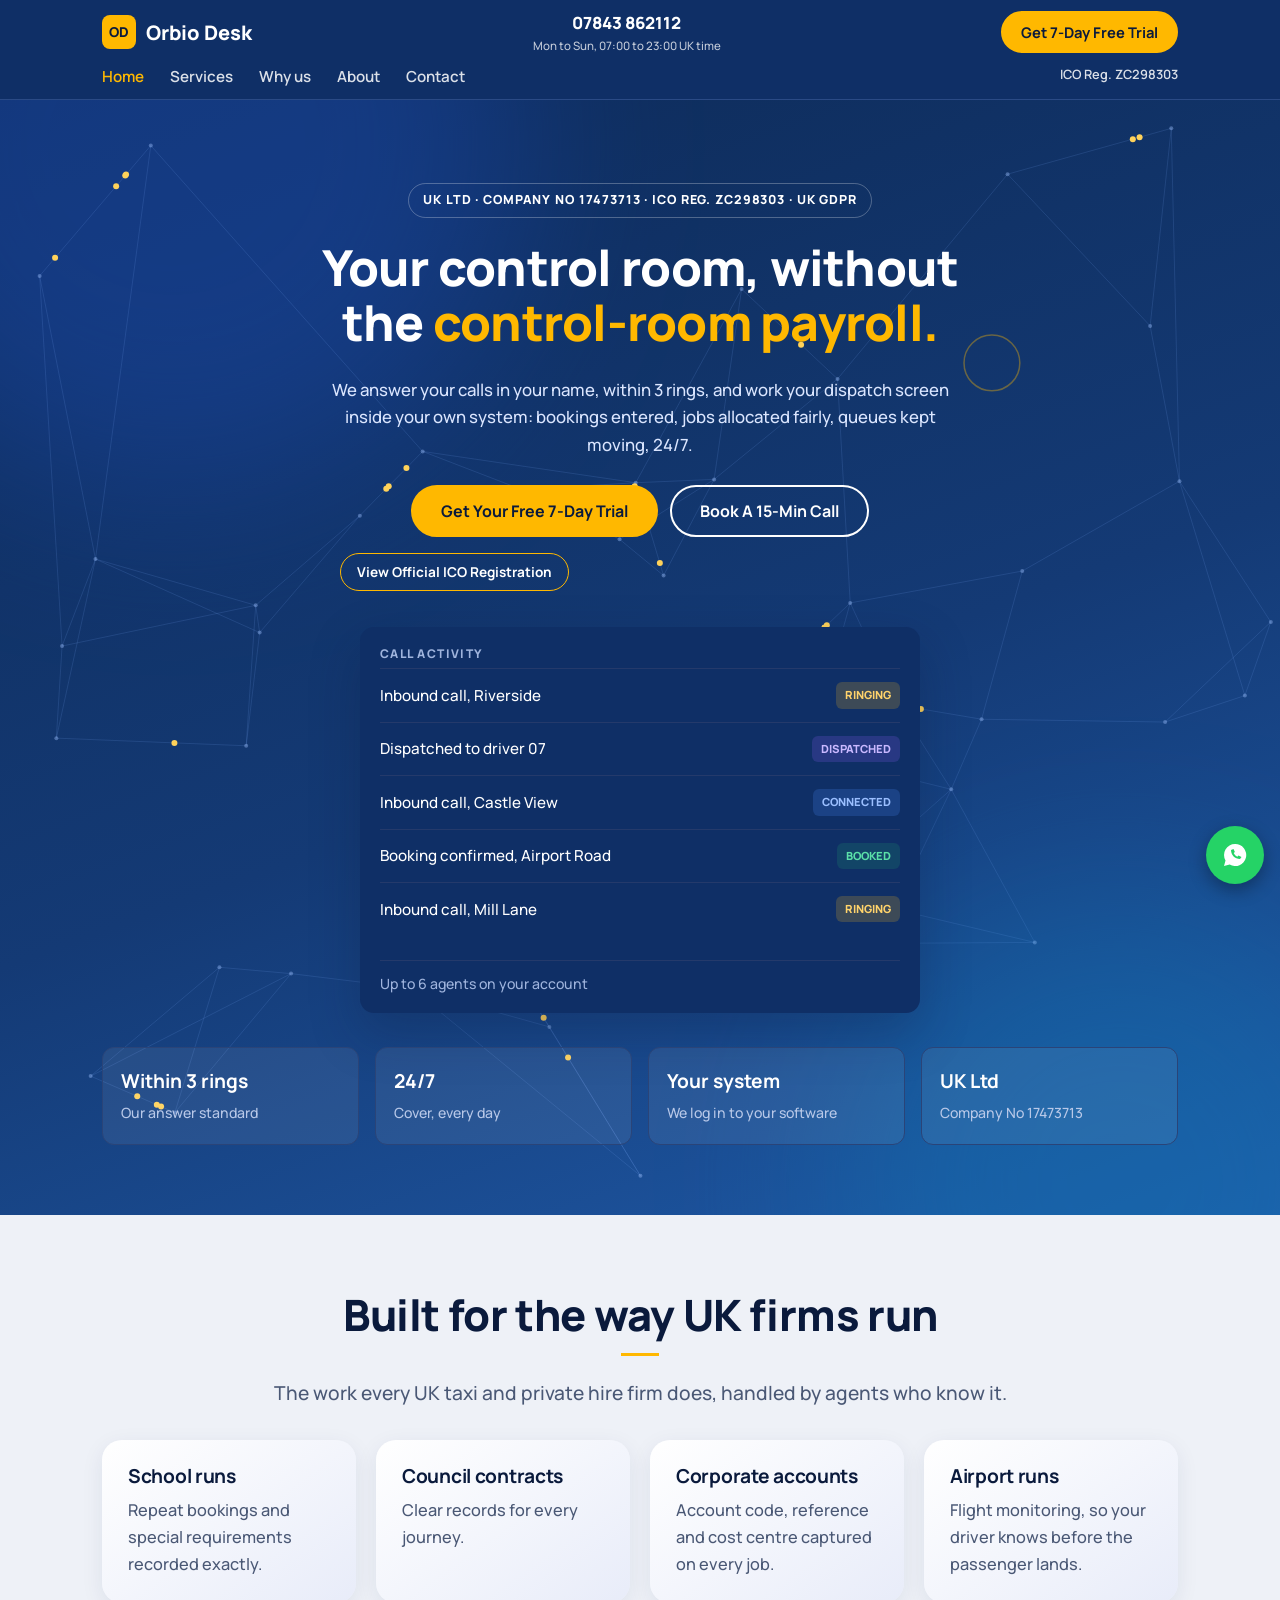
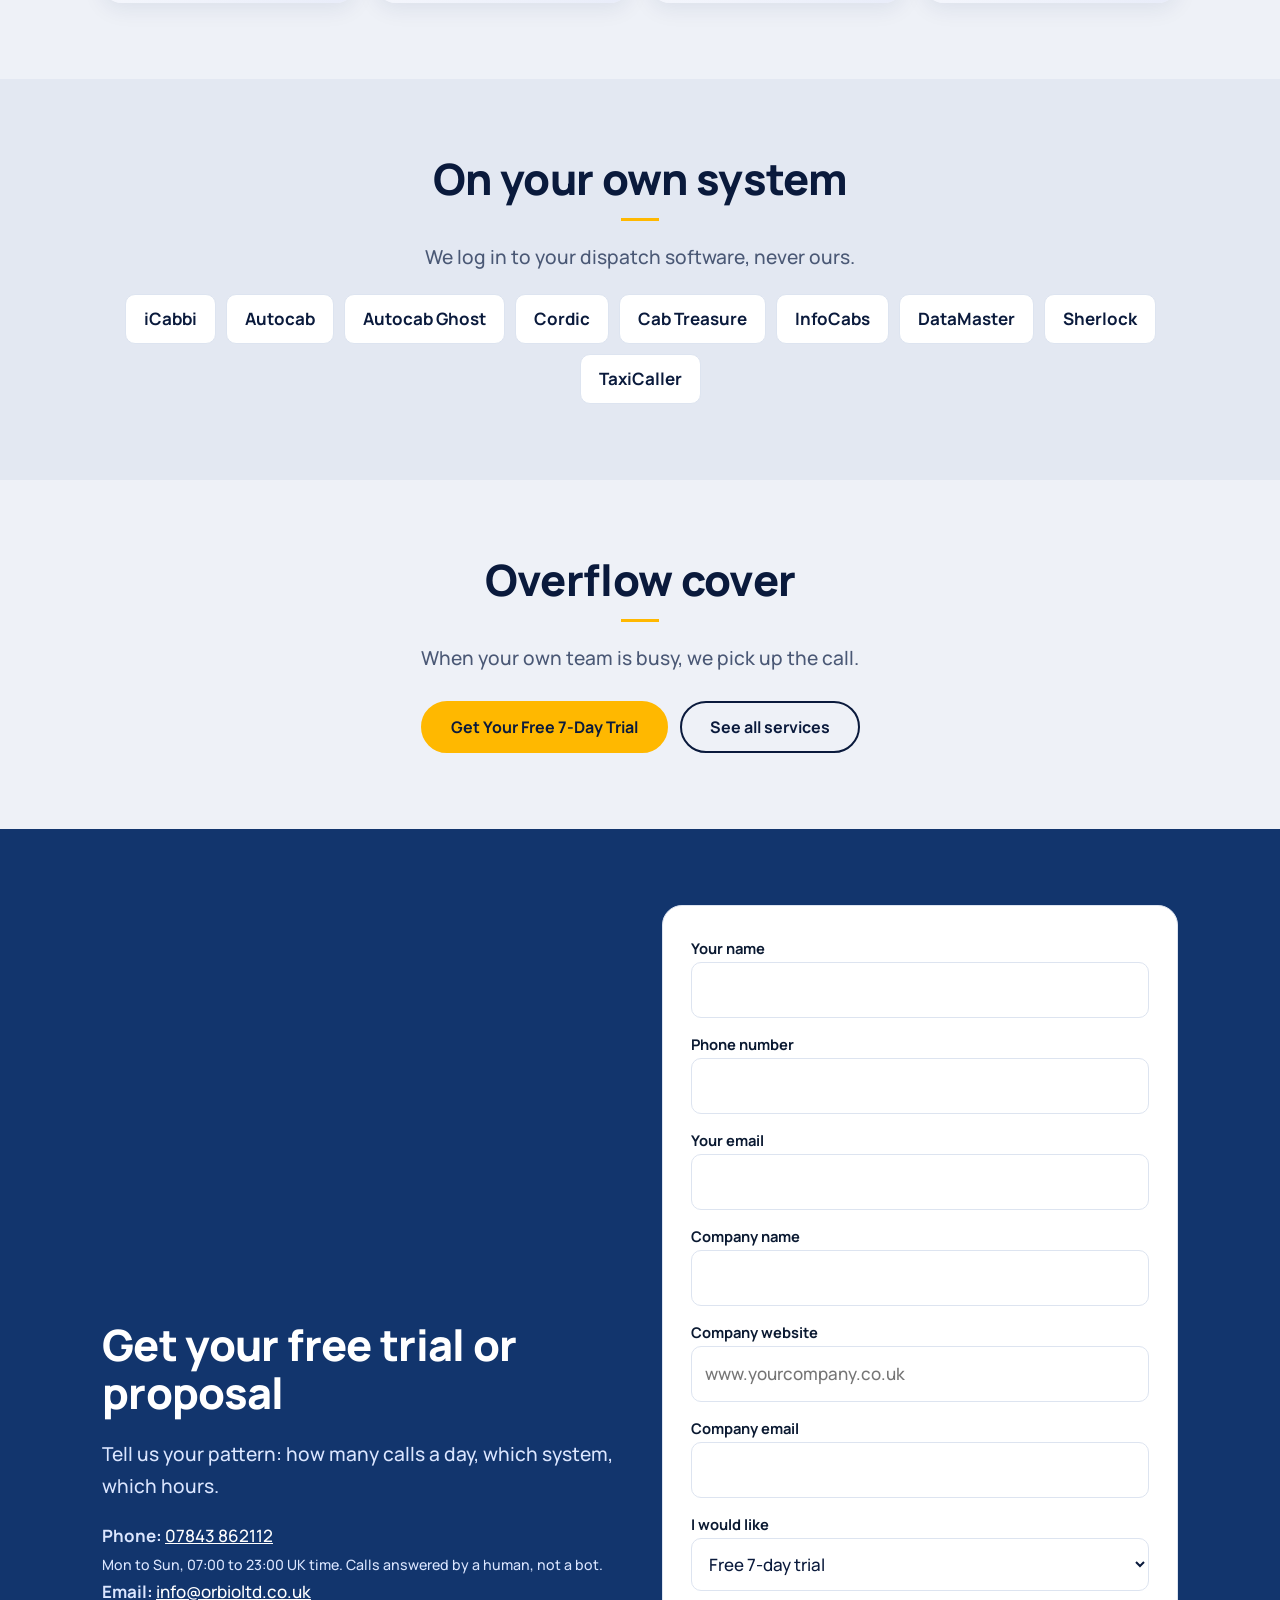
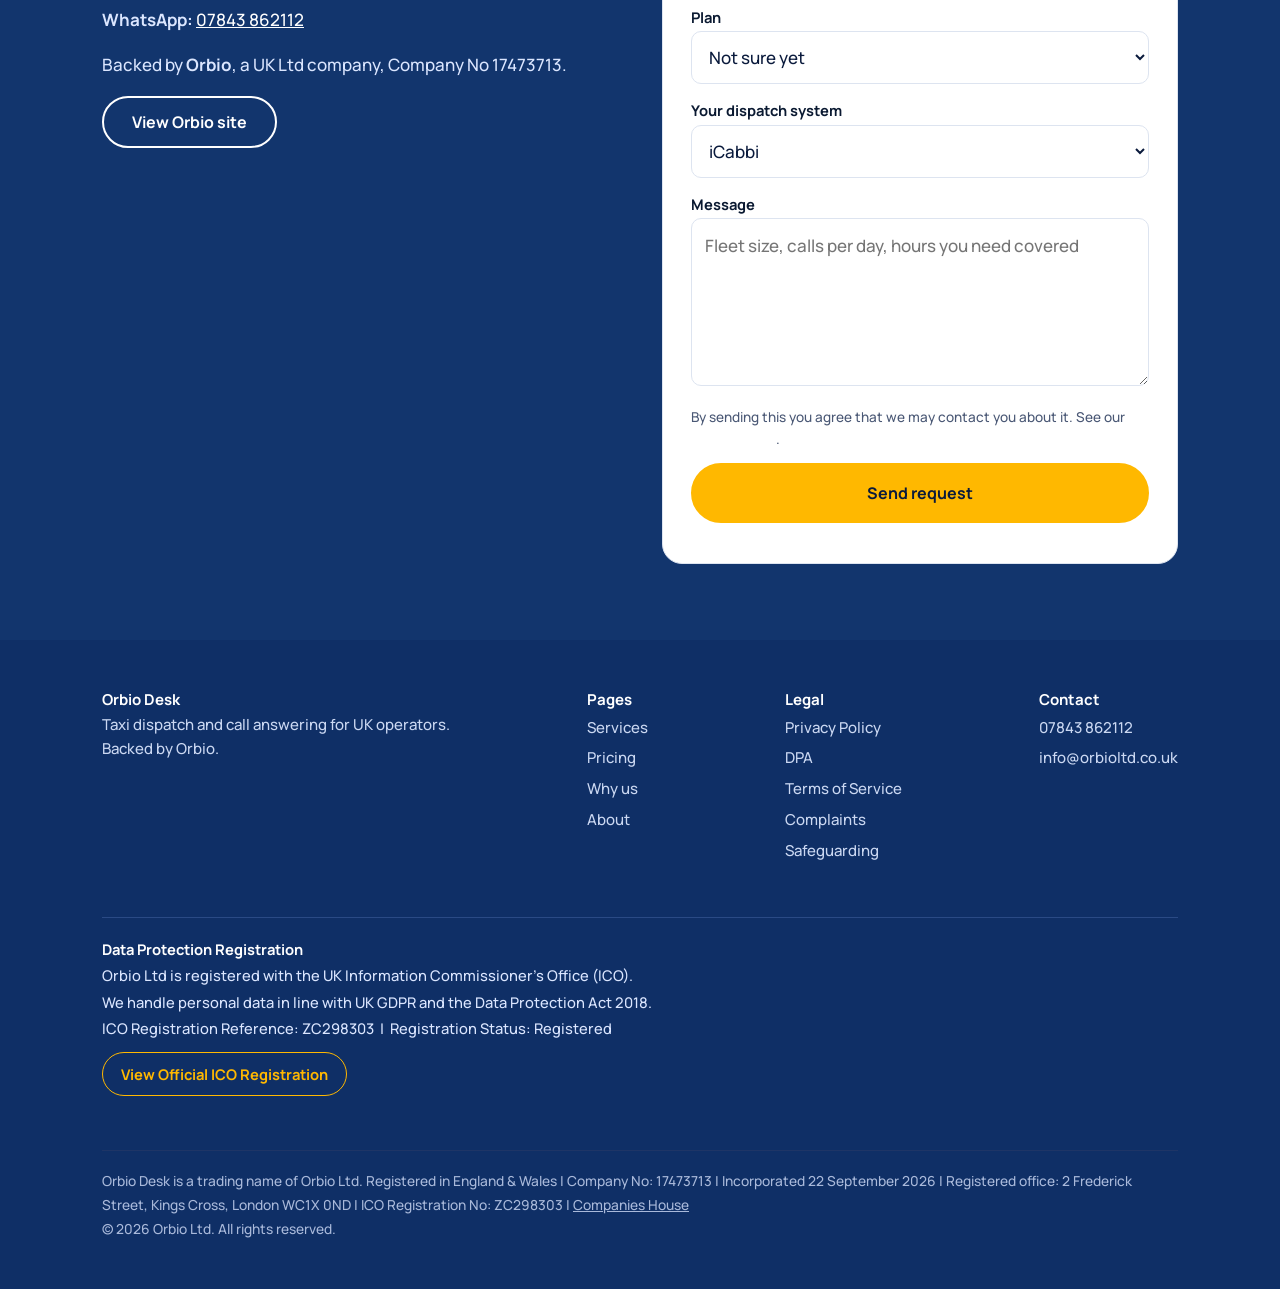
==== index.html @ 7288252b "Add files via upload" ====
<!DOCTYPE html><html lang="en-GB"><head><meta charset="utf-8"><meta name="viewport" content="width=device-width, initial-scale=1, viewport-fit=cover"><meta name="theme-color" content="#0f2f66"><link rel="icon" href="data:image/svg+xml,%3Csvg xmlns='http://www.w3.org/2000/svg' viewBox='0 0 64 64'%3E%3Crect width='64' height='64' rx='14' fill='%230A1931'/%3E%3Ctext x='32' y='42' font-size='28' font-weight='800' text-anchor='middle' fill='%23FFB800' font-family='Arial'%3EOD%3C/text%3E%3C/svg%3E"><title>Orbio Desk | Taxi Dispatch and Call Answering for UK Operators</title><meta name="description" content="Orbio Desk answers your calls in your company name, within 3 rings, and works your dispatch screen inside your own system. A trading name of Orbio Ltd, Company No 17473713."><meta property="og:title" content="Orbio Desk | Taxi Dispatch and Call Answering for UK Operators"><meta property="og:type" content="website"><script type="application/ld+json">{"@context":"https://schema.org","@type":"Organization","name":"Orbio Desk","legalName":"Orbio Ltd","email":"info@orbioltd.co.uk","telephone":"+447843862112"}</script><link rel="preconnect" href="https://fonts.googleapis.com"><link rel="stylesheet" href="https://fonts.googleapis.com/css2?family=Manrope:wght@500;700;800&display=swap"><style>
:root{--bg:#fff;--ink:#0a1a3c;--mut:#4a5875;--sf:#f3f6fb;--ln:#dde4f0;--navy:#0b2a5b;--grn:#1f9d6b;box-sizing:border-box;padding-top:env(safe-area-inset-top,0px);padding-bottom:env(safe-area-inset-bottom,0px)}
*,*::before,*::after{box-sizing:inherit}html{scroll-behavior:smooth;scroll-padding-top:120px;color-scheme:light}
body{margin:0;background:var(--bg);color:var(--ink);font:500 17px/1.65 var(--body);-webkit-font-smoothing:antialiased}
h1,h2,h3{font-family:var(--head);line-height:1.12;margin:0 0 .5em;letter-spacing:-.015em;color:var(--ink)}
h1{font-size:clamp(2.4rem,6.5vw,4.2rem);font-weight:800}h2{font-size:clamp(1.8rem,4vw,2.7rem);font-weight:800}h3{font-size:1.2rem;font-weight:700}
p{margin:0 0 1em;max-width:64ch}a{color:inherit}.w{max-width:1120px;margin:0 auto;padding:0 22px}section{padding:76px 0}.alt{background:var(--sf)}
.lead{font-size:1.2rem;color:var(--mut)}.pg[hidden]{display:none}
.btn{display:inline-block;padding:14px 26px;border-radius:10px;font:700 1rem var(--body);text-decoration:none;background:var(--acc);color:#0a1a3c;border:2px solid var(--acc);cursor:pointer;transition:transform .15s}.btn:hover{transform:translateY(-2px)}.btn.o{background:transparent;color:inherit;border-color:currentColor}.btn.sm{padding:9px 18px;font-size:.92rem}.btn:disabled{opacity:.6;cursor:wait}
:focus-visible{outline:3px solid var(--acc);outline-offset:3px}
header{position:sticky;top:0;z-index:20;background:var(--hbg);color:var(--hink);padding-top:env(safe-area-inset-top,0px);box-shadow:0 1px 0 var(--hln)}
.hd{display:flex;align-items:center;justify-content:space-between;gap:16px;min-height:68px;flex-wrap:wrap}
.logo{display:flex;align-items:center;gap:10px;font:800 1.25rem var(--head);text-decoration:none}.logo i{font-style:normal;background:var(--acc);color:#0a1a3c;width:34px;height:34px;border-radius:8px;display:grid;place-items:center;font:800 .85rem var(--body)}
nav{display:flex;gap:26px}nav a{text-decoration:none;font-weight:600;font-size:.95rem;opacity:.85}nav a:hover,nav a.on{opacity:1;color:var(--acc2)}
@media(max-width:820px){.hd{padding:8px 0}nav{order:3;width:100%;overflow-x:auto;gap:22px;padding-bottom:4px;white-space:nowrap}}
.hero{padding:84px 0 70px}.badge{display:inline-block;font-size:.78rem;font-weight:800;letter-spacing:.07em;padding:6px 14px;border-radius:99px;border:1px solid var(--bd);margin-bottom:22px}
.row{display:flex;gap:12px;flex-wrap:wrap;margin-top:26px}
.tiles{display:grid;grid-template-columns:repeat(4,1fr);gap:16px;margin-top:44px}.tile{padding:18px;border-radius:12px;border:1px solid var(--tbd);background:var(--tbg);text-align:left}.tile b{display:block;font-size:1.05rem;color:var(--tink)}.tile span{font-size:.9rem;color:var(--tmut)}
@media(max-width:800px){.tiles{grid-template-columns:1fr 1fr}}
.panel{background:#0f2f66;color:#fff;border-radius:14px;padding:18px 20px;box-shadow:0 20px 50px #0a1a3c44;text-align:left}.panel h4{margin:0 0 6px;font:800 .75rem var(--body);letter-spacing:.12em;color:#9fb4dd}
#act{min-height:292px;overflow:hidden}.ar{display:flex;justify-content:space-between;align-items:center;gap:10px;padding:13px 0;border-top:1px solid #243a6b;font-size:.95rem;animation:in .5s}
.ar em{font-style:normal;font-size:.7rem;font-weight:800;padding:4px 9px;border-radius:6px;white-space:nowrap}.r{background:#f2b51d33;color:#ffd36b}.b{background:#1f9d6b33;color:#5be0a8}.c{background:#4a8cff33;color:#9bbfff}.d{background:#8b5cf633;color:#c9b8ff}
.pf{border-top:1px solid #243a6b;padding-top:11px;font-size:.88rem;color:#9fb4dd}@keyframes in{from{opacity:0;transform:translateY(-8px)}}
.grid{display:grid;grid-template-columns:repeat(auto-fit,minmax(250px,1fr));gap:20px;margin-top:30px}.card{background:var(--bg);border:1px solid var(--ln);border-radius:14px;padding:26px;transition:transform .2s,box-shadow .2s}.alt .card{background:#fff}.card:hover{transform:translateY(-3px);box-shadow:0 14px 30px #0b2a5b1f}.card p{color:var(--mut);margin:0;font-size:1.02rem}
.steps{list-style:none;counter-reset:s;padding:0;display:grid;gap:18px;margin:28px 0 0}.steps li{counter-increment:s;display:flex;gap:16px}.steps li::before{content:counter(s);flex:none;width:38px;height:38px;border-radius:50%;background:var(--acc);color:#0a1a3c;font-weight:800;display:grid;place-items:center}.steps p{margin:0;color:var(--mut)}
.split{display:grid;grid-template-columns:1fr 1fr;gap:44px;align-items:center}@media(max-width:860px){.split{grid-template-columns:1fr}}
.cmp{display:grid;grid-template-columns:1fr 1fr;gap:20px;margin-top:30px}.cmp>div{border-radius:16px;padding:28px}.cmp ul{list-style:none;padding:0;margin:0;display:grid;gap:14px}.ca{background:var(--navy);color:#fff;border:3px solid var(--acc)}.ca h3{color:#fff}.ca li::before{content:"\2713  ";color:var(--acc);font-weight:800}.cb{background:var(--sf);border:1px solid var(--ln);color:var(--mut)}.cb li::before{content:"\2715  ";color:#c0392b;font-weight:800}@media(max-width:760px){.cmp{grid-template-columns:1fr}}
.plans{display:grid;grid-template-columns:repeat(auto-fit,minmax(260px,1fr));gap:22px;margin-top:34px}.plan{border:1px solid var(--ln);border-radius:16px;padding:30px 26px;background:#fff;display:flex;flex-direction:column;position:relative}.plan.feat{border:3px solid var(--acc)}.plan .tag{position:absolute;top:-14px;left:24px;background:var(--acc);color:#0a1a3c;font-size:.75rem;font-weight:800;padding:4px 12px;border-radius:99px}.plan .pr{font:800 2.7rem var(--head);color:var(--ink)}.plan .pr small{font:500 1rem var(--body);color:var(--mut)}.plan ul{list-style:none;padding:0;margin:16px 0 26px;display:grid;gap:10px}.plan li::before{content:"\2713  ";color:var(--grn);font-weight:800}.plan .btn{margin-top:auto;text-align:center}
.chips{display:flex;flex-wrap:wrap;gap:10px;margin-top:20px}.chips span{border:1px solid var(--ln);background:#fff;padding:10px 18px;border-radius:10px;font-weight:700}
.ph{position:relative}.ph img{width:100%;height:auto;display:block;border-radius:14px}.live{position:absolute;top:12px;left:12px;background:#e5252a;color:#fff;font:800 .78rem var(--body);padding:4px 10px;border-radius:6px;letter-spacing:.05em;animation:pl 2s infinite}@keyframes pl{50%{opacity:.55}}
.cap{font-size:.92rem;color:var(--mut);margin-top:10px}
details{border-bottom:1px solid var(--ln);padding:18px 0}summary{cursor:pointer;font-weight:700;font-size:1.05rem}details p{margin:10px 0 0;color:var(--mut)}
form{background:#fff;border:1px solid var(--ln);padding:28px;border-radius:16px;display:grid;gap:12px}label{font-weight:700;font-size:.92rem}input,textarea,select{width:100%;padding:13px;border:1px solid var(--ln);border-radius:10px;background:#fff;color:var(--ink);font:inherit}input:focus,textarea:focus,select:focus{border-color:var(--acc);box-shadow:0 0 0 3px #f2b51d55;outline:none}form .btn{width:100%;padding:17px}
.band{background:var(--navy);color:#fff;padding:56px 0}.band h2{color:#fff}.band .w{display:flex;justify-content:space-between;gap:24px;flex-wrap:wrap;align-items:center}.band p{color:#dbe6ff;margin:0}
footer{background:#0f2f66;color:#cbd8f2;padding:48px 0;font-size:.94rem}footer .w{display:flex;justify-content:space-between;gap:28px;flex-wrap:wrap}footer a{text-decoration:none;display:block;padding:3px 0}footer b{color:#fff}
.wa{position:fixed;right:16px;bottom:calc(16px + env(safe-area-inset-bottom,0px));width:58px;height:58px;border-radius:50%;background:#25d366;display:grid;place-items:center;box-shadow:0 6px 18px #0005;z-index:30;animation:wp 2.4s infinite}@keyframes wp{0%,100%{transform:scale(1)}50%{transform:scale(1.08)}}
::selection{background:var(--acc);color:#0a1a3c}
@media(prefers-reduced-motion:reduce){.live,.wa,.ar,.hero::before,.hero::after{animation:none!important}html{scroll-behavior:auto}}
@media(max-width:600px){body{line-height:1.7}section{padding:56px 0}.hero{padding:56px 0 48px}form{padding:20px}.row .btn{width:100%;text-align:center}.card,.plan{padding:24px}}

:root{--acc:#FFB800;--navy:#12356d}
.hd{display:grid;grid-template-columns:auto 1fr auto;gap:16px;min-height:64px;align-items:center}.hph{text-align:center;font-weight:800;text-decoration:none;font-size:1.05rem}.hph small{display:block;font-weight:500;font-size:.72rem;opacity:.75}
.nvr{display:flex;gap:26px;padding-top:0;padding-bottom:10px;overflow-x:auto;white-space:nowrap}
@media(max-width:760px){.hph{display:none}.hd{grid-template-columns:1fr auto}.hd .btn.sm{padding:8px 12px;font-size:.8rem}.nvr{gap:20px}}
.std{display:grid;grid-template-columns:repeat(4,1fr);gap:16px;margin-top:34px}.std div{padding:18px;border-radius:12px;border:1px solid var(--tbd);background:var(--tbg);text-align:left}.std b{display:block;font-size:1.2rem;color:var(--tink)}.std span{font-size:.88rem;color:var(--tmut)}@media(max-width:800px){.std{grid-template-columns:1fr 1fr}}
.rep{font-family:ui-monospace,Menlo,monospace;background:#12356d;color:#dbe6ff;border-radius:14px;padding:22px;font-size:.9rem;line-height:1.9}.rep b{color:#FFB800}
.pop{position:fixed;right:16px;bottom:88px;max-width:270px;background:#fff;color:#0A1931;border-radius:14px;padding:16px;box-shadow:0 10px 30px #0006;z-index:31;display:none;font-size:.95rem}.pop a{display:inline-block;margin-top:8px;font-weight:800}.pop button{position:absolute;top:4px;right:8px;border:0;background:none;font-size:1.2rem;cursor:pointer}
.leg{font-size:.86rem;color:#a9b9da;line-height:1.75;border-top:1px solid #1e3566;margin-top:26px;padding-top:18px;width:100%}.leg a{display:inline;text-decoration:underline}
.doc h3{margin-top:1.4em}.doc p,.doc li{color:var(--mut)}
canvas#cv{position:absolute;inset:0;width:100%;height:100%}
.plans{grid-template-columns:repeat(3,1fr)}@media(max-width:900px){.plans{grid-template-columns:1fr}}
.dk{background:#12356d;color:#fff}.dk h2{color:#fff}.dk .lead,.dk p{color:#dbe6ff}.dk a:not(.btn){color:#fff}.dk form p,.dk form label{color:#0A1931}.dk form a{color:#0A1931}.dk .btn.o{color:#fff}

:root{--head:'Manrope',system-ui,sans-serif;--body:'Manrope',system-ui,sans-serif;--acc2:#FFB800;--hbg:#0f2f66;--hink:#fff;--hln:#2a4a85;--bd:#ffffff44;--tbd:#2a4478;--tbg:#ffffff12;--tink:#fff;--tmut:#b8c8e8}
.hero{background:linear-gradient(160deg,#0d2a57,#143a75 55%,#1f5aa8);color:#fff;text-align:center;position:relative;overflow:hidden}.hero>.w{position:relative;z-index:1}
.hero::before,.hero::after{content:"";position:absolute;border-radius:50%;filter:blur(90px);animation:drift 18s ease-in-out infinite alternate}.hero::before{width:55vw;height:55vw;left:-14vw;top:-24vw;background:#1c4bb0;opacity:.45}.hero::after{width:45vw;height:45vw;right:-10vw;bottom:-20vw;background:#0f7ab5;opacity:.35;animation-duration:24s}
@keyframes drift{to{transform:translate(12vw,8vh) scale(1.2)}}
.hero h1{color:#fff;font-size:clamp(1.9rem,4.8vw,3.1rem);max-width:22ch;margin-inline:auto}.hero h1 em{font-style:normal;color:var(--acc)}.hero .lead{color:#dbe6ff;margin:0 auto;font-size:1.05rem;max-width:58ch}.hero .row{justify-content:center}.hero .panel{max-width:560px;margin:36px auto 0}
.btn{border-radius:99px;padding:13px 28px}body{background:#eef1f7}.alt{background:#e3e8f2}
.w>h2,.w>.lead{text-align:center;margin-inline:auto}.w>h2::after{content:"";display:block;width:38px;height:3px;background:var(--acc);margin:14px auto 0}.chips{justify-content:center}
.card{border:0;border-radius:20px;background:linear-gradient(145deg,#fff,#e8ecf9);box-shadow:0 6px 22px #0b2a5b14}.alt .card{background:linear-gradient(145deg,#fff,#edf0fa)}
section.dk{background:#12356d;color:#fff}.dk h2{color:#fff}.dk .card{background:#ffffff0d;border:1px solid #ffffff22;box-shadow:none}.dk .card h3{color:#fff}.dk .card p{color:#b8c8e8}.plan,.cmp>div,form{border-radius:20px}
.reg{width:100%;border-top:1px solid #2a4a85;margin-top:22px;padding-top:18px;font-size:.92rem;line-height:1.8;color:#dbe6ff}.reg b{color:#fff}footer .reg a.rl{display:inline-block;margin-top:10px;border:1px solid #FFB800;color:#FFB800;padding:8px 18px;border-radius:99px;font-weight:700;text-decoration:none}
.icol{display:inline-block;border:1px solid var(--acc);color:inherit;border-radius:99px;padding:7px 16px;font-size:.85rem;font-weight:700;text-decoration:none}
.skip{position:absolute;left:-999px}.skip:focus{left:8px;top:8px;background:#fff;color:#0A1931;padding:8px 14px;border-radius:8px;z-index:99}.rv{opacity:0;transform:translateY(14px);transition:opacity .6s ease,transform .6s ease}.rv.in{opacity:1;transform:none}
</style></head><body><a class="skip" href="#main">Skip to content</a><header><div class="w hd"><a class="logo" href="#home"><i>OD</i>Orbio Desk</a><a class="hph" href="tel:+447843862112">07843 862112<small>Mon to Sun, 07:00 to 23:00 UK time</small></a><a class="btn sm" href="#contact" data-want="Free 7-day trial">Get 7-Day Free Trial</a></div><nav class="w nvr"><a data-p="home" href="#home">Home</a><a data-p="services" href="#services">Services</a><a data-p="why-us" href="#why-us">Why us</a><a data-p="about" href="#about">About</a><a href="#contact">Contact</a><a href="https://ico.org.uk/ESDWebPages/Entry/ZC298303" target="_blank" rel="noopener" style="margin-left:auto;font-size:.8rem;white-space:nowrap">ICO Reg. ZC298303</a></nav></header><main id="main"><div class="pg" data-pg="home"><div class="hero"><canvas id="cv"></canvas><div class="w"><span class="badge">UK LTD · COMPANY NO 17473713 · ICO REG. ZC298303 · UK GDPR</span><h1>Your control room, without the <em>control-room payroll.</em></h1><p class="lead">We answer your calls in your name, within 3 rings, and work your dispatch screen inside your own system: bookings entered, jobs allocated fairly, queues kept moving, 24/7.</p><div class="row"><a class="btn" href="#contact" data-want="Free 7-day trial">Get Your Free 7-Day Trial</a><a class="btn o" href="#contact" data-want="15-minute call">Book A 15-Min Call</a></div><p style="margin:16px 0 0"><a class="icol" href="https://ico.org.uk/ESDWebPages/Entry/ZC298303" target="_blank" rel="noopener">View Official ICO Registration</a></p><div class="panel"><h4>CALL ACTIVITY</h4><div id="act"></div><div class="pf">Up to 6 agents on your account</div></div><div class="std"><div><b>Within 3 rings</b><span>Our answer standard</span></div><div><b>24/7</b><span>Cover, every day</span></div><div><b>Your system</b><span>We log in to your software</span></div><div><b>UK Ltd</b><span>Company No 17473713</span></div></div></div></div><section><div class="w"><h2>Built for the way UK firms run</h2><p class="lead">The work every UK taxi and private hire firm does, handled by agents who know it.</p><div class="grid"><div class="card"><h3>School runs</h3><p>Repeat bookings and special requirements recorded exactly.</p></div><div class="card"><h3>Council contracts</h3><p>Clear records for every journey.</p></div><div class="card"><h3>Corporate accounts</h3><p>Account code, reference and cost centre captured on every job.</p></div><div class="card"><h3>Airport runs</h3><p>Flight monitoring, so your driver knows before the passenger lands.</p></div></div></div></section><section class="alt"><div class="w"><h2>On your own system</h2><p class="lead">We log in to your dispatch software, never ours.</p><div class="chips"><span>iCabbi</span><span>Autocab</span><span>Autocab Ghost</span><span>Cordic</span><span>Cab Treasure</span><span>InfoCabs</span><span>DataMaster</span><span>Sherlock</span><span>TaxiCaller</span></div></div></section><section><div class="w"><h2>Overflow cover</h2><p class="lead">When your own team is busy, we pick up the call.</p><div class="row" style="justify-content:center"><a class="btn" href="#contact" data-want="Free 7-day trial">Get Your Free 7-Day Trial</a><a class="btn o" href="#services" style="color:inherit">See all services</a></div></div></section></div><div class="pg" data-pg="services" hidden><section><div class="w"><h2>Our services</h2><p class="lead">Written in the language of the dispatch screen, because that is where we work.</p><div class="grid"><div class="card"><h3>Dispatch control</h3><p>Job stacking, driver allocation, ETAs and no-show recovery.</p></div><div class="card"><h3>Call answering in your company name</h3><p>Every call answered in your company name, within 3 rings, with your script and your prices.</p></div><div class="card"><h3>Overflow cover</h3><p>We take the calls your own team cannot reach.</p></div><div class="card"><h3>Account jobs</h3><p>Account code, reference and cost centre entered correctly, so billing is clean.</p></div><div class="card"><h3>Flight monitoring</h3><p>Late flight? Your driver is told before the pickup.</p></div><div class="card"><h3>Customer service</h3><p>Complaints, lost property and driver liaison, logged and passed on properly.</p></div></div></div></section><section class="alt"><div class="w"><h2>Works on your system</h2><div class="chips"><span>iCabbi</span><span>Autocab</span><span>Autocab Ghost</span><span>Cordic</span><span>Cab Treasure</span><span>InfoCabs</span><span>DataMaster</span><span>Sherlock</span><span>TaxiCaller</span></div></div></section><section><div class="w"><h2>How we work</h2><p class="lead">We work on your system, not ours.</p><ol class="steps"><li><div><h3>Tell us how you operate</h3><p>Your system, hours, fares, zones and call script.</p></div></li><li><div><h3>We train and shadow</h3><p>We learn your fares, zones and call script.</p></div></li><li><div><h3>Go live with cover</h3><p>Your calls are answered and your jobs dispatched. You get a daily report.</p></div></li></ol></div></section><section><div class="w"><h2>Simple monthly plans</h2><p class="lead">Pick the cover you need. Final terms are agreed in your written proposal.</p><div class="plans" id="plans"><div class="plan"><h3>Basic</h3><div class="pr">£300<small> / month</small></div><ul><li>1 agent</li><li>Business hours, weekdays</li><li>Answering in your company name</li><li>Dispatch on your own system</li><li>Daily shift report</li></ul><a class="btn" href="#contact" data-plan="Basic" data-want="Proposal">Request proposal</a></div><div class="plan feat"><span class="tag">MOST POPULAR</span><h3>Standard</h3><div class="pr">£500<small> / month</small></div><ul><li>2 agents</li><li>Weekdays and weekends</li><li>Everything in Basic</li><li>Account and corporate jobs</li></ul><a class="btn" href="#contact" data-plan="Standard" data-want="Proposal">Request proposal</a></div><div class="plan"><h3>Plus</h3><div class="pr">£700<small> / month</small></div><ul><li>Agent team of 5 to 6</li><li>24/7 cover</li><li>Everything in Standard</li><li>Live monitoring available</li></ul><a class="btn" href="#contact" data-plan="Plus" data-want="Proposal">Request proposal</a></div></div></div></section><section class="alt"><div class="w"><h2>Common questions</h2><details><summary>Can you answer calls in our company name?</summary><p>Yes. Every call is answered in your name, within 3 rings, using your script.</p></details><details><summary>Which systems do you work on?</summary><p>iCabbi, Autocab, Autocab Ghost, Cordic, Cab Treasure, InfoCabs, DataMaster, Sherlock, TaxiCaller.</p></details><details><summary>What happens if an agent is off sick?</summary><p>Another agent covers.</p></details><details><summary>Do you handle account jobs?</summary><p>Yes. We capture the account code, reference and cost centre on every job.</p></details><details><summary>Do you sign a data processing agreement?</summary><p>Yes. We sign a DPA with every operator before go-live.</p></details><details><summary>Where is your team based?</summary><p>Orbio Desk is a trading name of Orbio Ltd, a UK Ltd company registered in England and Wales. Our team works remotely on secure, monitored systems.</p></details><details><summary>How do I see what has happened on a shift?</summary><p>We send a daily shift report.</p></details><details><summary>How does the free trial work?</summary><p>Ask us in the form below and we will agree the details with you.</p></details></div></section></div><div class="pg" data-pg="why-us" hidden><section><div class="w"><h2>Why choose Orbio Desk</h2><p class="lead">Rising wages, no-shows and night shifts hit every operator. Here is how we remove those risks.</p><div class="cmp"><div class="ca"><h3>Orbio Desk</h3><ul><li><b>Cost.</b> Plans from £300 per month on one invoice</li><li><b>Reliability.</b> Another agent covers if one is off</li><li><b>Security.</b> UK Ltd contract, NDA, DPA signed before go-live</li><li><b>Reporting.</b> A daily shift report</li></ul></div><div class="cb"><h3>Freelancers and in-house staff</h3><ul><li><b>Cost.</b> £12.50 to £15 per hour plus NI, pension, holiday and sick pay</li><li><b>Reliability.</b> Sick leave, no-shows and weekend quitting</li><li><b>Security.</b> No contract, personal laptops, data risk</li><li><b>Reporting.</b> Little view of what staff are doing</li></ul></div></div></div></section><section class="alt"><div class="w"><h2>Company details</h2><div class="card" style="margin-top:20px"><h3>Who we are, legally</h3><p>Orbio Desk is a trading name of Orbio Ltd, registered in England and Wales, Company No 17473713, incorporated 22 September 2026. Registered office: 2 Frederick Street, Kings Cross, London WC1X 0ND. ICO Registration No: ZC298303 (<a href="https://ico.org.uk/ESDWebPages/Entry/ZC298303" target="_blank" rel="noopener" style="text-decoration:underline">view official ICO registration</a>). <a href="https://find-and-update.company-information.service.gov.uk/company/17473713" target="_blank" rel="noopener" style="text-decoration:underline">Check us on Companies House</a>.</p></div></div></section><section style="padding:44px 0"><div class="w"><p class="lead" style="margin:0">Want to see your agents at work? Live monitoring is also available if you would like it.</p></div></section><section><div class="w"><h2>Transparent reporting</h2><p class="lead">A daily shift report, so you can see how your calls were handled.</p><div class="rep" id="rep"><b>SAMPLE DAILY SHIFT REPORT</b><br>Calls answered: 142 &nbsp; Bookings created: 98<br>Dispatched: 96 &nbsp; No-shows recovered: 3<br>Missed calls: 0<br>Top issue: Driver 07 late, reallocated to driver 12</div></div></section></div><div class="pg" data-pg="about" hidden><section><div class="w"><h2>About Orbio Desk</h2><p class="lead">Orbio Desk is a trading name of Orbio Ltd, a UK Ltd company registered in England and Wales (Company No 17473713). Orbio Ltd also trades as Orbio IT.</p><p style="margin-inline:auto">We exist to solve the biggest problem for UK cab firms: finding reliable, trained and affordable people who never take a day off. We run booking, dispatch and customer service for operators who want every call answered.</p></div></section><section class="alt"><div class="w"><h2>How we work</h2><div class="grid"><div class="card"><h3>Reliable</h3><p>Calls answered and jobs dispatched, every shift.</p></div><div class="card"><h3>Transparent</h3><p>Clear monthly plans and daily reports. No hidden costs.</p></div><div class="card"><h3>Long term</h3><p>We want a five-year partnership, not a five-day gig.</p></div></div></div></section><section><div class="w"><h2>Backed by Orbio</h2><p class="lead">Orbio Ltd is the company behind Orbio Desk.</p><div class="row" style="justify-content:center;flex-direction:column;align-items:center"><a class="btn" href="https://www.orbioltd.co.uk" target="_blank" rel="noopener">View Orbio site</a><a class="btn" href="https://ico.org.uk/ESDWebPages/Entry/ZC298303" target="_blank" rel="noopener">View Official ICO Registration</a></div></div></section></div><div class="pg" data-pg="legal" hidden><div class="doc"><section id="privacy"><div class="w"><h2>Privacy Policy and UK GDPR</h2><p>Orbio Desk is a trading name of Orbio Ltd (Company No 17473713, registered in England and Wales). Registered office: 2 Frederick Street, Kings Cross, London WC1X 0ND. We are registered with the Information Commissioner’s Office (ICO), registration reference ZC298303.</p><h3>What we collect</h3><p>Enquiry details you send us, and, as a processor for our operator clients, booking and call data from their customers.</p><h3>How long we keep it</h3><p>Call recordings are kept for 90 days, then deleted. Enquiries are deleted when no longer needed. This website does not use tracking or advertising cookies.</p><h3>Your rights</h3><p>You can ask to see, correct or delete your data at any time: info@orbioltd.co.uk. We do not sell data.</p></div></section><section id="dpa"><div class="w"><h2>Data Processing Agreement</h2><p>We sign a Data Processing Agreement with every operator before go-live.</p><p>The operator is the controller and Orbio Ltd is the processor. The DPA covers processing only on your instructions, confidentiality (every agent signs an NDA), security measures, call recordings kept for 90 days then deleted, help with data subject requests, prompt notice of any breach, and deletion or return of data when the service ends.</p></div></section><section id="terms"><div class="w"><h2>Terms of Service</h2><p>Orbio Desk is a trading name of Orbio Ltd (Company No 17473713, registered in England and Wales). Registered office: 2 Frederick Street, Kings Cross, London WC1X 0ND. Services, prices and service standards are agreed in a written agreement between your company and Orbio Ltd. Information on this website is general and is not a binding offer. These terms are governed by the laws of England and Wales.</p></div></section><section id="complaints"><div class="w"><h2>Complaints Procedure</h2><p>If you are unhappy with our service, email info@orbioltd.co.uk. We acknowledge complaints promptly, investigate them, and aim to reply with the outcome within 10 working days.</p></div></section><section id="safeguarding"><div class="w"><h2>Safeguarding and Lost Property</h2><h3>Safeguarding</h3><p>Our agents follow each operator’s safeguarding policy. Any concern is recorded and passed to the operator straight away. All agents sign an NDA.</p><h3>Lost property</h3><p>We log the item, journey and contact details, pass them to the operator in the same shift, and follow the operator’s own process.</p></div></section></div></div></main><section class="dk" id="contact"><div class="w"><div class="split"><div><h2>Get your free trial or proposal</h2><p class="lead">Tell us your pattern: how many calls a day, which system, which hours.</p><p><b>Phone:</b> <a href="tel:+447843862112">07843 862112</a><br><small>Mon to Sun, 07:00 to 23:00 UK time. Calls answered by a human, not a bot.</small><br><b>Email:</b> <a href="mailto:info@orbioltd.co.uk">info@orbioltd.co.uk</a><br><b>WhatsApp:</b> <a href="https://wa.me/447843862112" target="_blank" rel="noopener">07843 862112</a></p><p>Backed by <b>Orbio</b>, a UK Ltd company, Company No 17473713.</p><a class="btn o" href="https://www.orbioltd.co.uk" target="_blank" rel="noopener">View Orbio site</a></div><form id="f"><div><label for="n">Your name</label><input id="n" required></div><div><label for="p">Phone number</label><input id="p" type="tel" required></div><div><label for="e">Your email</label><input id="e" type="email" required></div><div><label for="c">Company name</label><input id="c" ></div><div><label for="u">Company website</label><input id="u" placeholder="www.yourcompany.co.uk"></div><div><label for="ce">Company email</label><input id="ce" type="email"></div><div><label for="w">I would like</label><select id="w"><option>Free 7-day trial</option><option>15-minute call</option><option>Proposal</option></select></div><div><label for="pl">Plan</label><select id="pl"><option>Not sure yet</option><option>Basic</option><option>Standard</option><option>Plus</option></select></div><div><label for="s">Your dispatch system</label><select id="s"><option>iCabbi</option><option>Autocab</option><option>Autocab Ghost</option><option>Cordic</option><option>Cab Treasure</option><option>InfoCabs</option><option>DataMaster</option><option>Sherlock</option><option>TaxiCaller</option><option>Other</option></select></div><div><label for="m">Message</label><textarea id="m" rows="5" placeholder="Fleet size, calls per day, hours you need covered"></textarea></div><input type="text" id="hp" tabindex="-1" autocomplete="off" aria-hidden="true" style="position:absolute;left:-9999px"><p style="font-size:.85rem;color:var(--mut);margin:0">By sending this you agree that we may contact you about it. See our <a href="#privacy">Privacy Policy</a>.</p><button class="btn" id="sb" type="submit">Send request</button><p id="st" role="status" aria-live="polite" style="margin:0;font-weight:700"></p></form></div></div></section><footer><div class="w"><div><b>Orbio Desk</b><br>Taxi dispatch and call answering for UK operators.<br>Backed by Orbio.</div><div><b>Pages</b><a href="#services">Services</a><a href="#plans">Pricing</a><a href="#why-us">Why us</a><a href="#about">About</a></div><div><b>Legal</b><a href="#privacy">Privacy Policy</a><a href="#dpa">DPA</a><a href="#terms">Terms of Service</a><a href="#complaints">Complaints</a><a href="#safeguarding">Safeguarding</a></div><div><b>Contact</b><a href="tel:+447843862112">07843 862112</a><a href="mailto:info@orbioltd.co.uk">info@orbioltd.co.uk</a></div><div class="reg"><b>Data Protection Registration</b><br>Orbio Ltd is registered with the UK Information Commissioner’s Office (ICO).<br>We handle personal data in line with UK GDPR and the Data Protection Act 2018.<br>ICO Registration Reference: ZC298303 &nbsp;|&nbsp; Registration Status: Registered<br><a class="rl" href="https://ico.org.uk/ESDWebPages/Entry/ZC298303" target="_blank" rel="noopener">View Official ICO Registration</a></div><div class="leg">Orbio Desk is a trading name of Orbio Ltd. Registered in England &amp; Wales | Company No: 17473713 | Incorporated 22 September 2026 | Registered office: 2 Frederick Street, Kings Cross, London WC1X 0ND | ICO Registration No: ZC298303 | <a href="https://find-and-update.company-information.service.gov.uk/company/17473713" target="_blank" rel="noopener">Companies House</a><br>© 2026 Orbio Ltd. All rights reserved.</div></div></footer><a class="wa" href="https://wa.me/447843862112?text=Hello%20Orbio%20Desk" target="_blank" rel="noopener" aria-label="WhatsApp us"><svg width="32" height="32" viewBox="0 0 32 32" aria-hidden="true"><path d="M16 5a11 11 0 0 0-9.500 16.500L5 27l5.700-1.500A11 11 0 1 0 16 5z" fill="#fff"/><path d="M12 11c0 5 4 9 9 9l1.500-2-3-1.500-1.200 1.200c-1.500-.6-3-2.100-3.600-3.600l1.200-1.200L14.500 10z" fill="#25d366"/></svg></a><div class="pop" id="pop"><button aria-label="Close" onclick="this.parentNode.style.display='none'">&times;</button>Tell us your pattern: how many calls a day?<br><a href="https://wa.me/447843862112?text=Hello%20Orbio%20Desk%2C%20we%20receive%20about%20___%20calls%20a%20day" target="_blank" rel="noopener">Message us on WhatsApp</a></div><script>
var FORM_KEY='';var PG=['home', 'services', 'why-us', 'about', 'legal'],cur='home';
function show(){var h=decodeURIComponent(location.hash.slice(1))||'home',t=null;
if(PG.indexOf(h)>-1){cur=h}else{var e=document.getElementById(h);if(e){t=e;var p=e.closest('.pg');if(p)cur=p.dataset.pg}}
document.querySelectorAll('.pg').forEach(function(p){p.hidden=p.dataset.pg!==cur});
document.querySelectorAll('nav a').forEach(function(a){a.classList.toggle('on',a.dataset.p===cur)});
if(t)t.scrollIntoView();else window.scrollTo(0,0)}
document.querySelectorAll('[data-plan]').forEach(function(a){a.addEventListener('click',function(){document.getElementById('pl').value=a.dataset.plan})});
document.querySelectorAll('[data-want]').forEach(function(a){a.addEventListener('click',function(){document.getElementById('w').value=a.dataset.want})});
var EV=[['Inbound call, Mill Lane','RINGING','r'],['Booking confirmed, Airport Road','BOOKED','b'],['Inbound call, Castle View','CONNECTED','c'],['Dispatched to driver 07','DISPATCHED','d'],['Inbound call, Riverside','RINGING','r'],['Booking confirmed, High Street','BOOKED','b'],['Dispatched to driver 18','DISPATCHED','d'],['Inbound call, Station Approach','CONNECTED','c']],ix=0,box=document.getElementById('act');
function add(){if(!box)return;var x=EV[ix++%EV.length],r=document.createElement('div');r.className='ar';r.innerHTML='<span>'+x[0]+'</span><em class="'+x[2]+'">'+x[1]+'</em>';box.insertBefore(r,box.firstChild);while(box.children.length>5)box.removeChild(box.lastChild)}
for(var k=0;k<5;k++)add();setInterval(add,2400);
setTimeout(function(){try{if(sessionStorage.getItem('pd'))return;sessionStorage.setItem('pd','1')}catch(e){}document.getElementById('pop').style.display='block'},15000);
(function(){var c=document.getElementById('cv');if(!c)return;var x=c.getContext('2d'),W,H,N=[],C=[],R=[],still=matchMedia('(prefers-reduced-motion:reduce)').matches;
function init(){N=[];var n=Math.max(18,Math.min(46,Math.round(W*H/24000)));for(var i=0;i<n;i++)N.push({x:Math.random()*W,y:Math.random()*H,n:[]});
N.forEach(function(a,i){N.map(function(b,j){return{j:j,d:(a.x-b.x)*(a.x-b.x)+(a.y-b.y)*(a.y-b.y)}}).filter(function(o){return o.j!==i}).sort(function(p,q){return p.d-q.d}).slice(0,3).forEach(function(o){if(a.n.indexOf(o.j)<0)a.n.push(o.j);if(N[o.j].n.indexOf(i)<0)N[o.j].n.push(i)})});
C=[];for(var k=0;k<Math.round(n*.6);k++){var s=Math.floor(Math.random()*n);C.push({a:s,b:N[s].n[0],t:Math.random(),v:.004+Math.random()*.006,tr:[]})}}
function rs(){W=c.width=c.offsetWidth;H=c.height=c.offsetHeight;init()}rs();addEventListener('resize',rs);
function f(){x.clearRect(0,0,W,H);x.lineWidth=1;x.strokeStyle='rgba(130,175,255,.15)';
N.forEach(function(a,i){a.n.forEach(function(j){if(j>i){x.beginPath();x.moveTo(a.x,a.y);x.lineTo(N[j].x,N[j].y);x.stroke()}})});
x.fillStyle='rgba(160,195,255,.4)';N.forEach(function(a){x.beginPath();x.arc(a.x,a.y,2,0,6.3);x.fill()});
C.forEach(function(c){var A=N[c.a],B=N[c.b];c.t+=c.v;if(c.t>=1){c.t=0;var o=B.n.filter(function(j){return j!==c.a});c.a=c.b;c.b=o.length?o[Math.floor(Math.random()*o.length)]:B.n[0];A=N[c.a];B=N[c.b]}
var px=A.x+(B.x-A.x)*c.t,py=A.y+(B.y-A.y)*c.t;c.tr.push([px,py]);if(c.tr.length>18)c.tr.shift();
for(var i=1;i<c.tr.length;i++){x.strokeStyle='rgba(255,184,0,'+(i/c.tr.length*.75)+')';x.lineWidth=2.4;x.beginPath();x.moveTo(c.tr[i-1][0],c.tr[i-1][1]);x.lineTo(c.tr[i][0],c.tr[i][1]);x.stroke()}
x.fillStyle='#ffd25a';x.beginPath();x.arc(px,py,3,0,6.3);x.fill()});
R=R.filter(function(r){return r.r<72});R.forEach(function(r){r.r+=.9;x.strokeStyle='rgba(255,184,0,'+((1-r.r/72)*.6)+')';x.lineWidth=1.5;x.beginPath();x.arc(r.x,r.y,r.r,0,6.3);x.stroke()});
if(!still)requestAnimationFrame(f)}
setInterval(function(){if(N.length&&!still){var n=N[Math.floor(Math.random()*N.length)];R.push({x:n.x,y:n.y,r:0})}},1100);f()})();
document.getElementById('f').addEventListener('submit',function(e){e.preventDefault();
var g=function(i){return document.getElementById(i).value.trim()},st=document.getElementById('st'),sb=document.getElementById('sb');
if(document.getElementById('hp').value)return;
var b='Name: '+g('n')+'\nPhone: '+g('p')+'\nEmail: '+g('e')+'\nCompany: '+g('c')+'\nWebsite: '+g('u')+'\nCompany email: '+g('ce')+'\nWould like: '+g('w')+'\nPlan: '+g('pl')+'\nDispatch system: '+g('s')+'\n\n'+g('m');
function mail(){location.href='mailto:info@orbioltd.co.uk?subject='+encodeURIComponent('Orbio Desk enquiry: '+g('w'))+'&body='+encodeURIComponent(b);st.textContent='Your email app has opened. Please press send there to finish.'}
if(!FORM_KEY){mail();return}
sb.disabled=true;sb.textContent='Sending...';st.textContent='';
fetch('https://api.web3forms.com/submit',{method:'POST',headers:{'Content-Type':'application/json',Accept:'application/json'},body:JSON.stringify({access_key:FORM_KEY,subject:'Orbio Desk enquiry: '+g('w')+' from '+g('c'),name:g('n'),email:g('e'),phone:g('p'),company:g('c'),website:g('u'),company_email:g('ce'),would_like:g('w'),plan:g('pl'),dispatch_system:g('s'),message:g('m')})}).then(function(r){return r.json()}).then(function(d){if(d.success){e.target.reset();st.textContent='Thank you. We have received your request and will be in touch shortly.'}else throw 0}).catch(function(){mail()}).then(function(){sb.disabled=false;sb.textContent='Send request'})});
(function(){var d=new Date(),s=d.getFullYear()*10000+(d.getMonth()+1)*100+d.getDate();function r(){s|=0;s=s+0x6D2B79F5|0;var t=Math.imul(s^s>>>15,1|s);t=t+Math.imul(t^t>>>7,61|t)^t;return((t^t>>>14)>>>0)/4294967296}
function n(a,b){return a+Math.floor(r()*(b-a+1))}
var el=document.getElementById('rep');if(!el)return;var calls=n(118,176),bk=Math.round(calls*(0.62+r()*0.12)),dp=bk-n(0,3),ns=n(1,5),ans=n(8,11),w3=n(97,99),d1=n(2,19),d2=d1+n(1,9);
var ds=d.toLocaleDateString('en-GB',{weekday:'long',day:'numeric',month:'long',year:'numeric'});
el.innerHTML='<b>SAMPLE DAILY SHIFT REPORT: '+ds.toUpperCase()+'</b><br>Calls answered: '+calls+' &nbsp; Bookings created: '+bk+'<br>Dispatched: '+dp+' &nbsp; No-shows recovered: '+ns+'<br>Average answer time: '+ans+' seconds &nbsp; Answered within 3 rings: '+w3+'%<br>Missed calls: 0<br>Top issue: Driver '+('0'+d1).slice(-2)+' late, reallocated to driver '+('0'+d2).slice(-2)})();
if('IntersectionObserver' in window&&!matchMedia('(prefers-reduced-motion:reduce)').matches){var io=new IntersectionObserver(function(es){es.forEach(function(e){if(e.isIntersecting){e.target.classList.add('in');io.unobserve(e.target)}})},{threshold:.12});document.querySelectorAll('.card,.plan,.std div,.cmp>div,details,.rep,.steps li').forEach(function(el){el.classList.add('rv');io.observe(el)})}
addEventListener('hashchange',show);show();
</script></body></html>
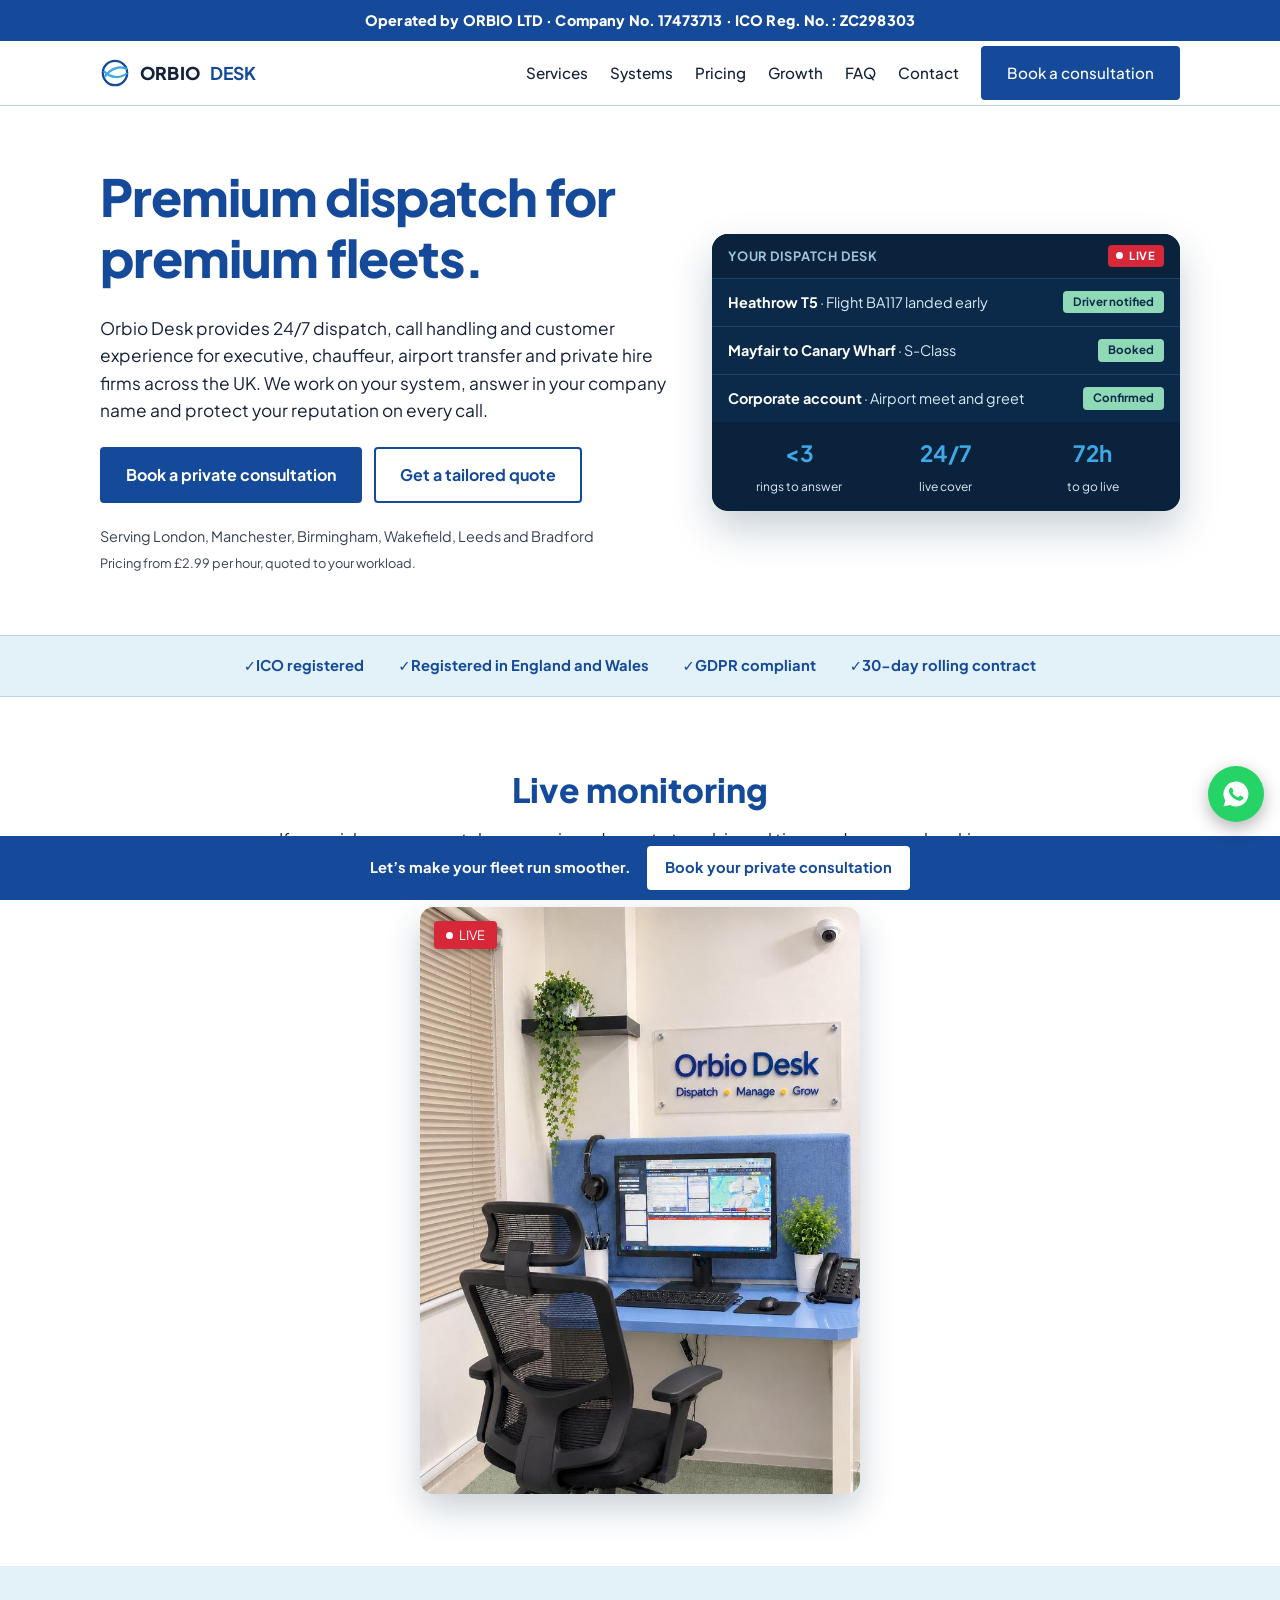
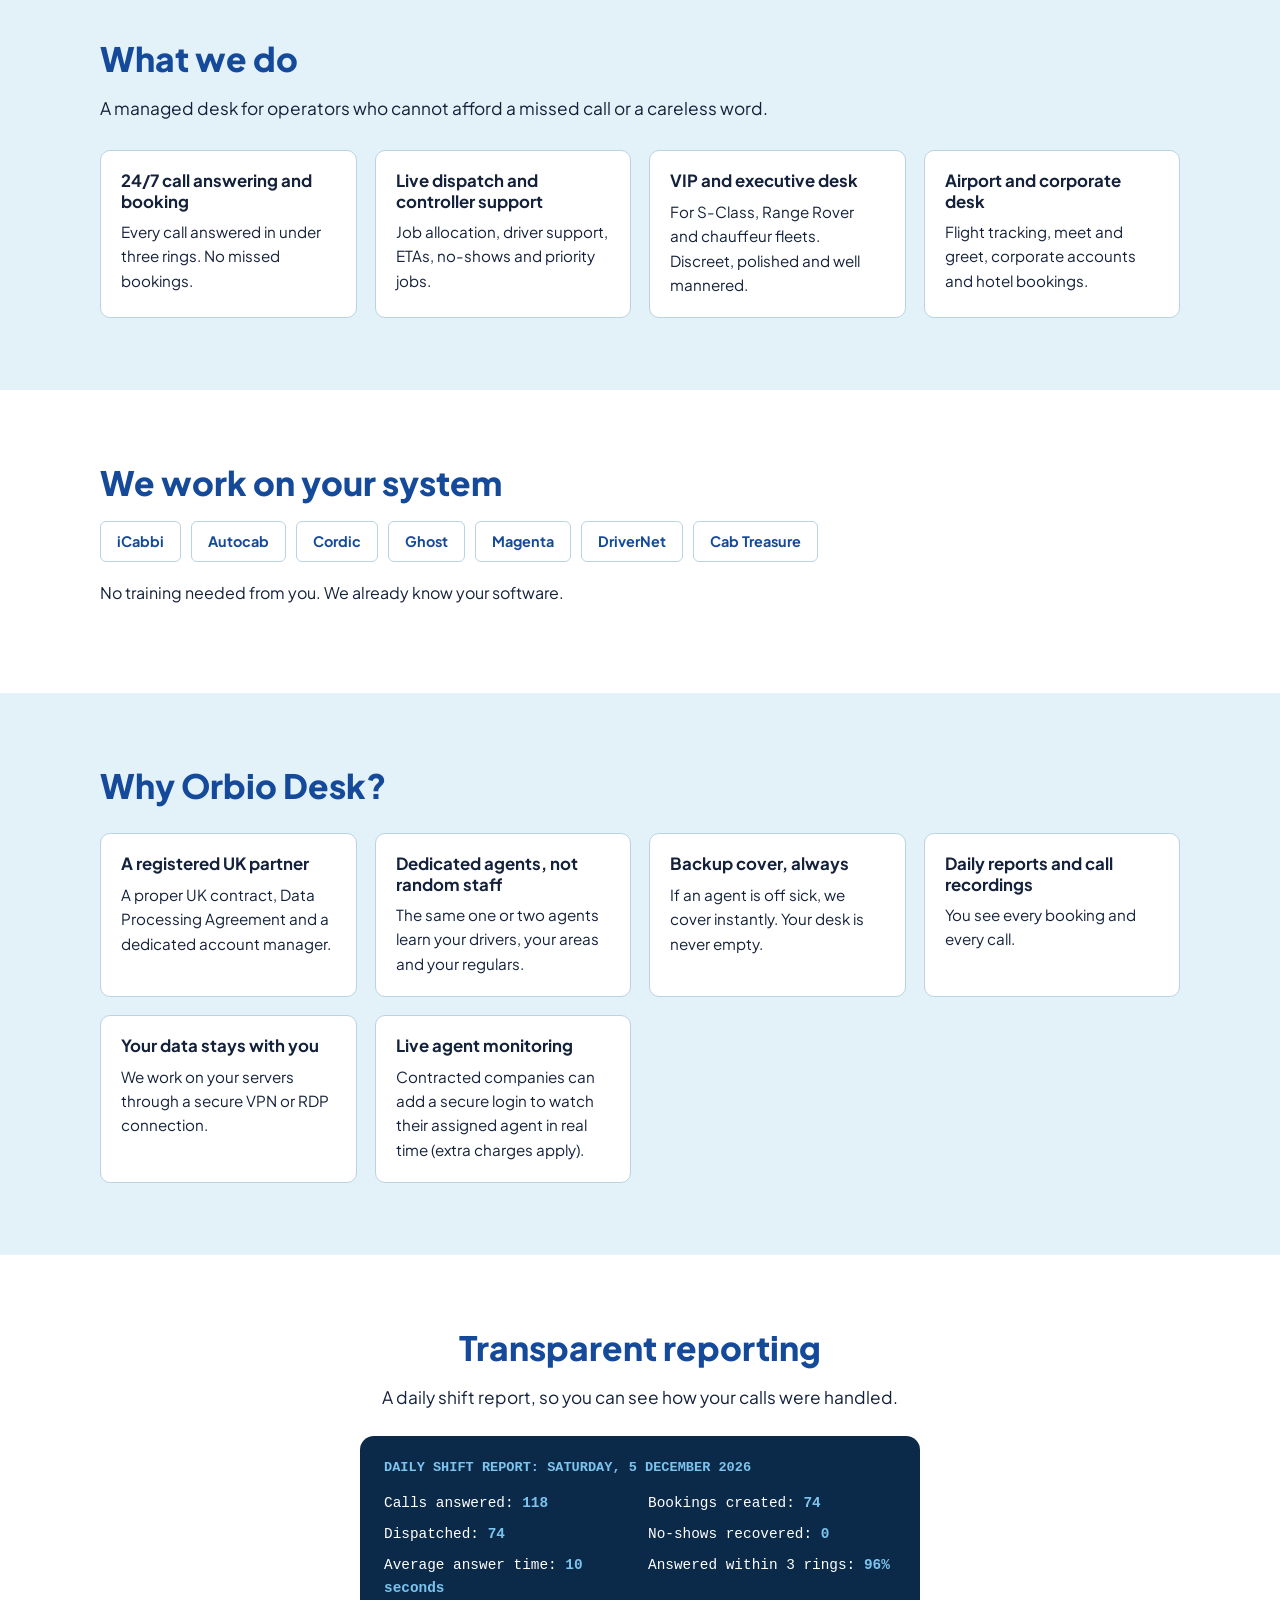
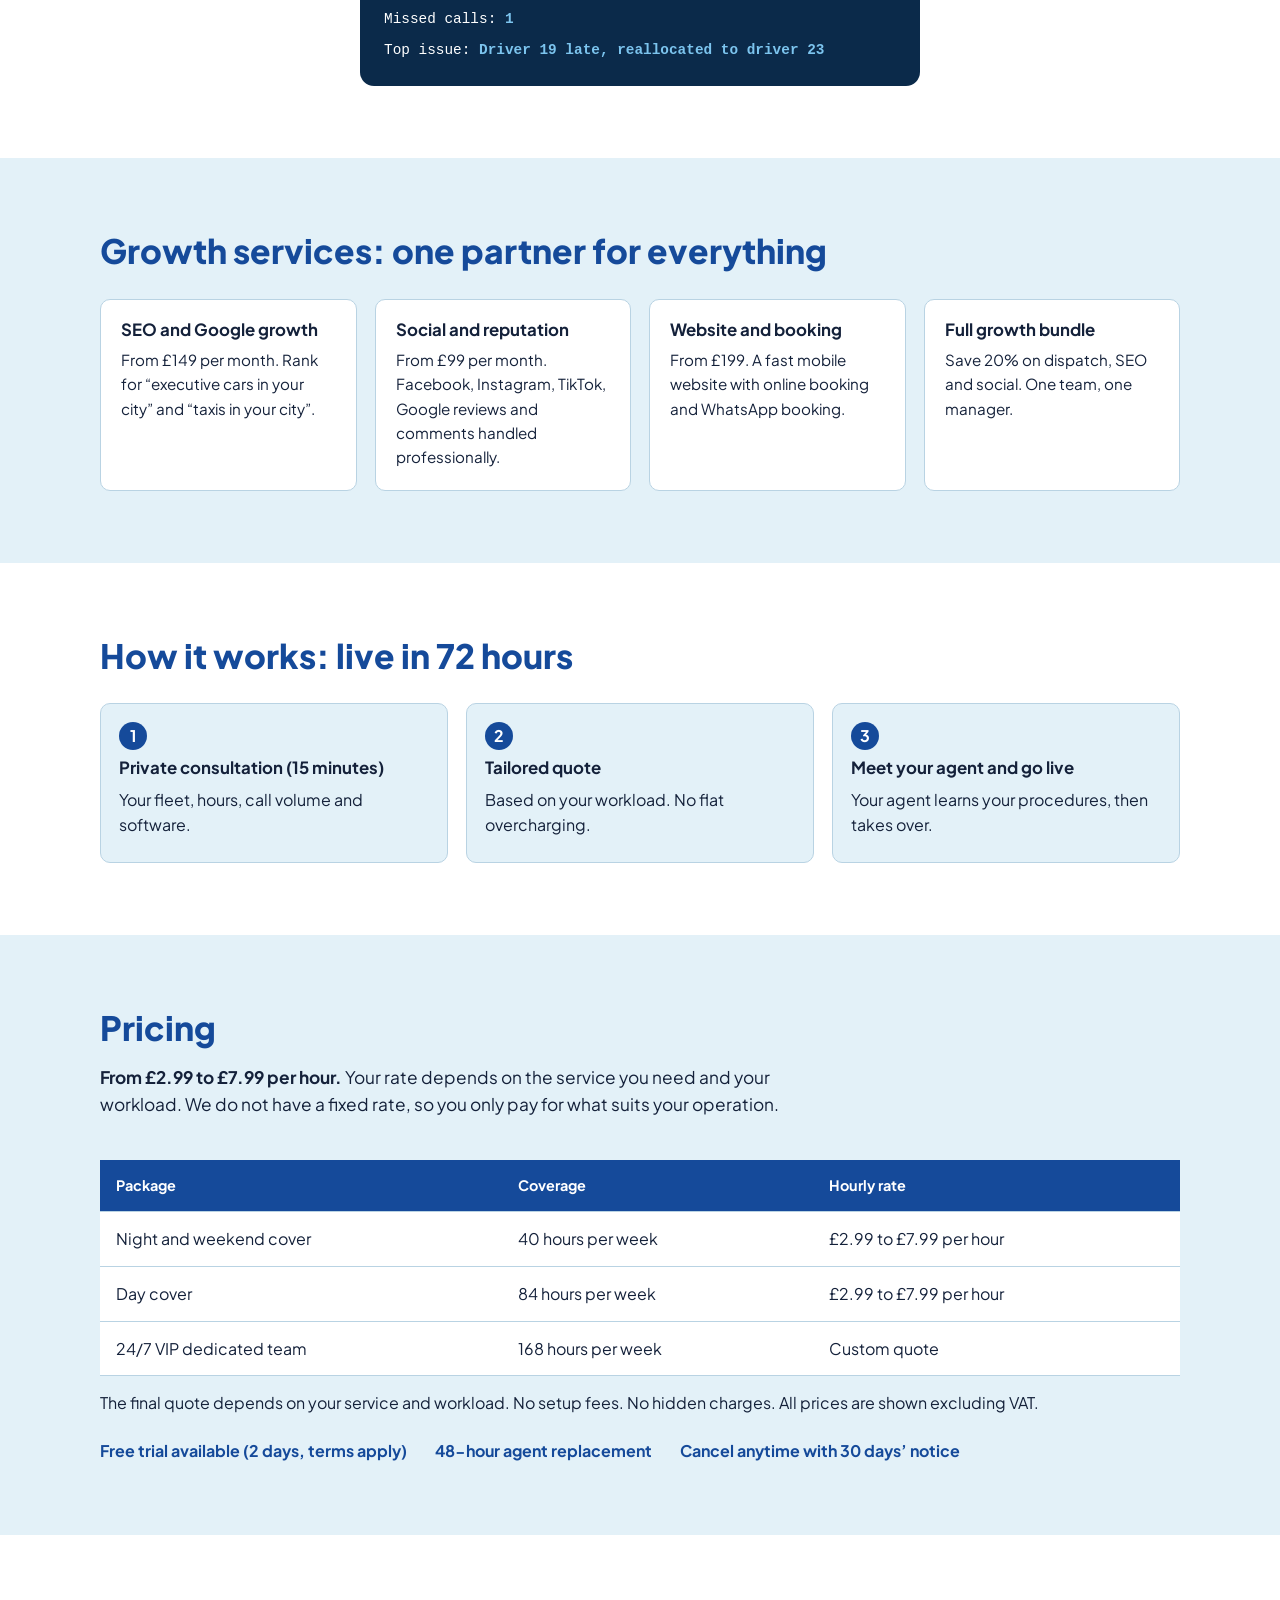
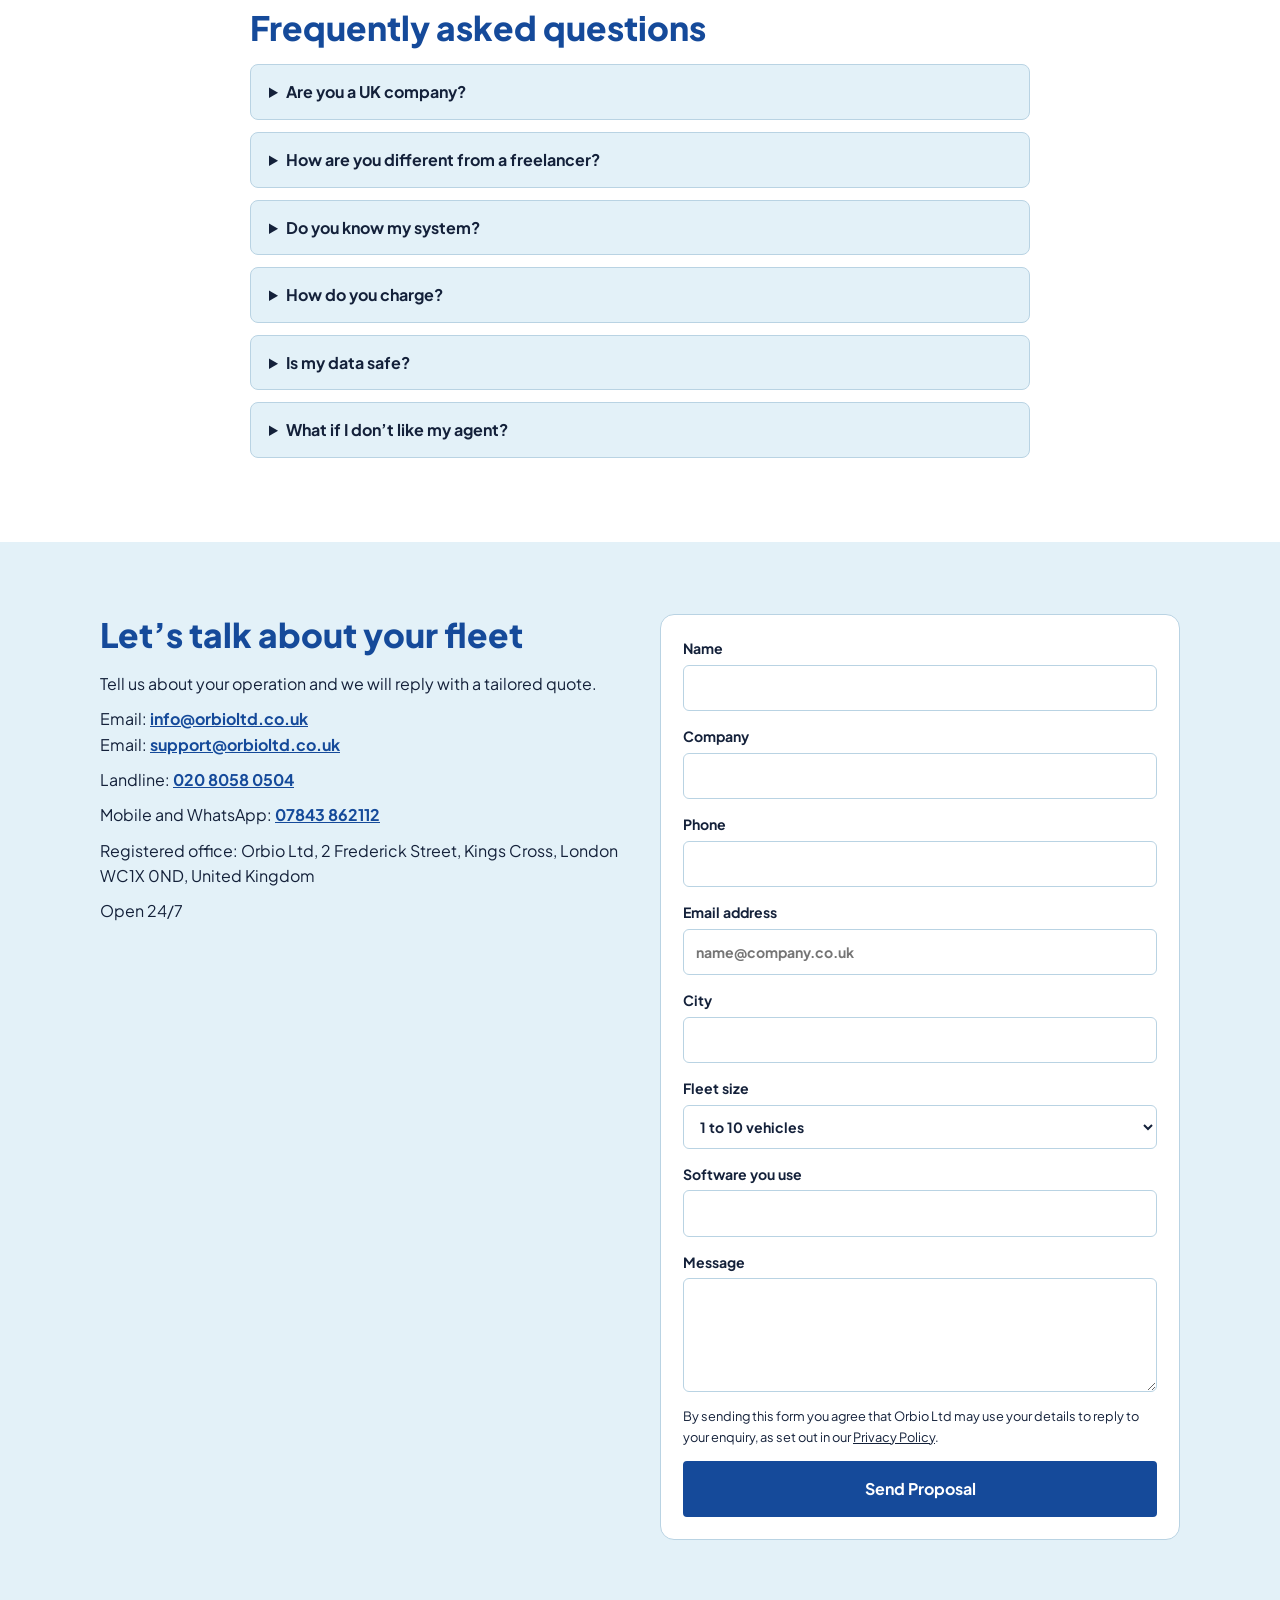
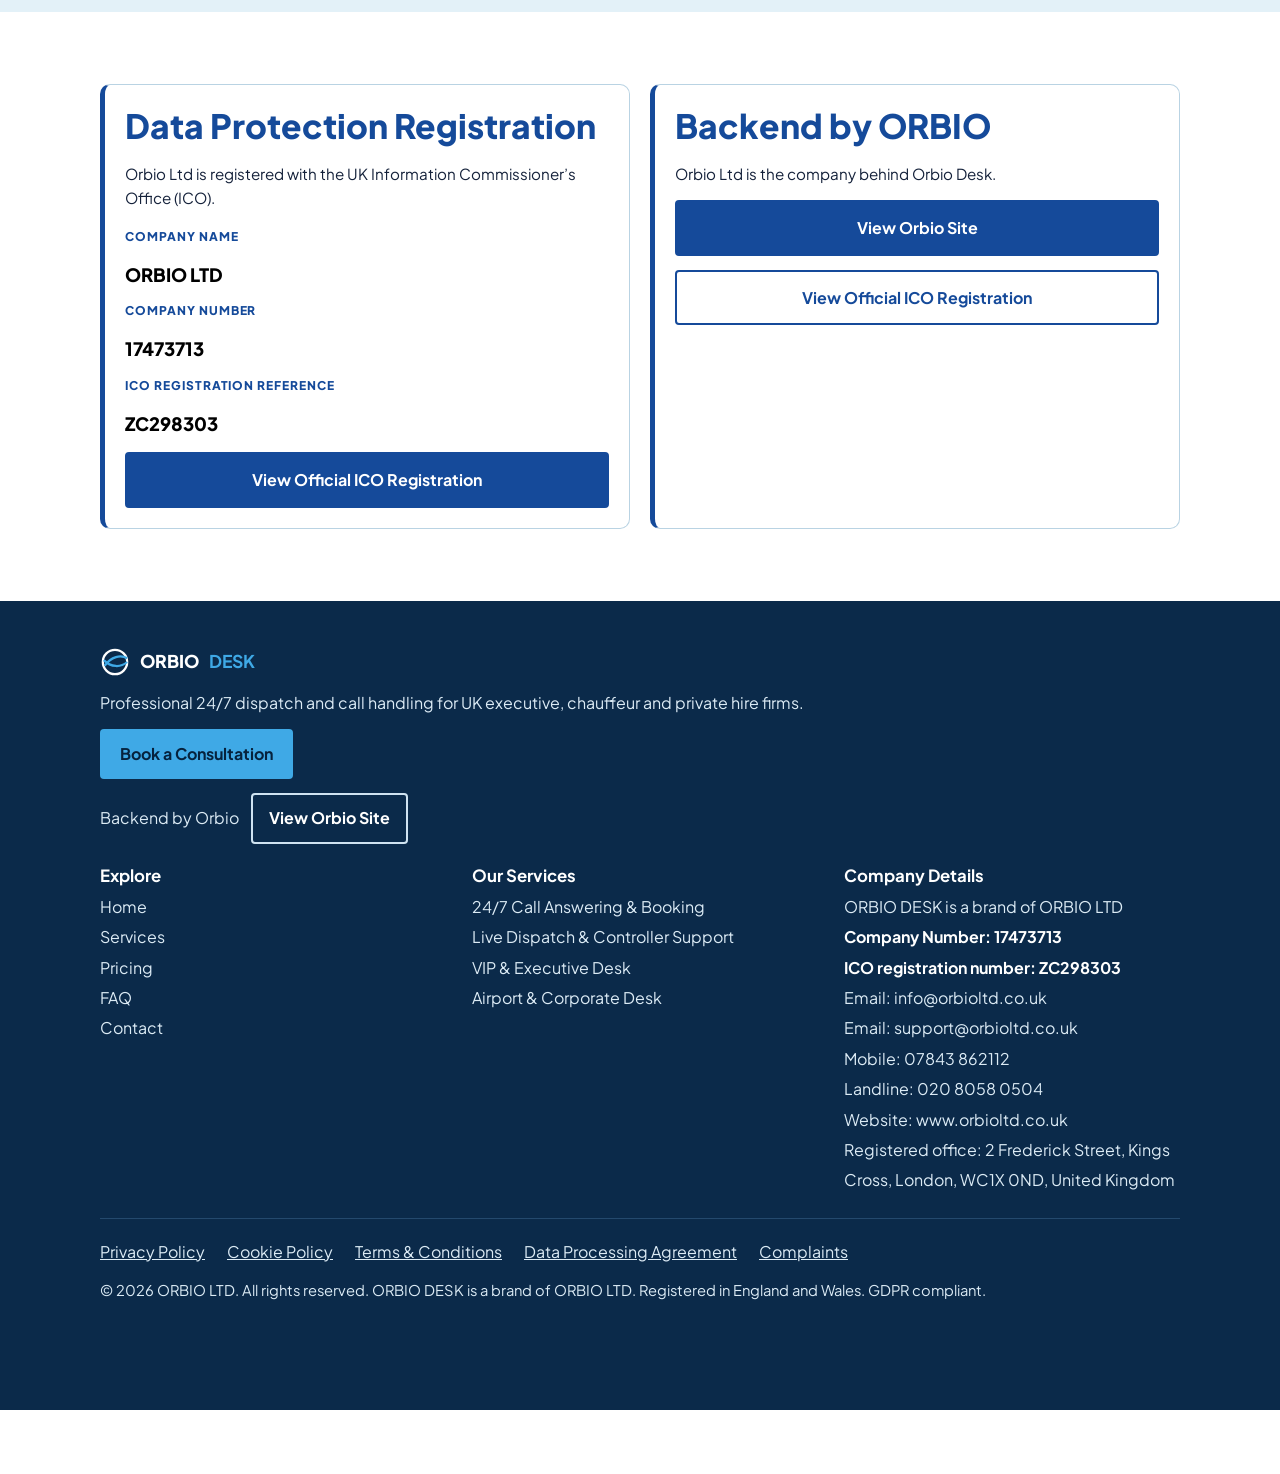
==== commit 887f0a26: "Add files via upload" ====
--- a/index.html
+++ b/index.html
@@ -1,109 +1,305 @@
-<!DOCTYPE html><html lang="en-GB"><head><meta charset="utf-8"><meta name="viewport" content="width=device-width, initial-scale=1, viewport-fit=cover"><meta name="theme-color" content="#0f2f66"><link rel="icon" href="data:image/svg+xml,%3Csvg xmlns='http://www.w3.org/2000/svg' viewBox='0 0 64 64'%3E%3Crect width='64' height='64' rx='14' fill='%230A1931'/%3E%3Ctext x='32' y='42' font-size='28' font-weight='800' text-anchor='middle' fill='%23FFB800' font-family='Arial'%3EOD%3C/text%3E%3C/svg%3E"><title>Orbio Desk | Taxi Dispatch and Call Answering for UK Operators</title><meta name="description" content="Orbio Desk answers your calls in your company name, within 3 rings, and works your dispatch screen inside your own system. A trading name of Orbio Ltd, Company No 17473713."><meta property="og:title" content="Orbio Desk | Taxi Dispatch and Call Answering for UK Operators"><meta property="og:type" content="website"><script type="application/ld+json">{"@context":"https://schema.org","@type":"Organization","name":"Orbio Desk","legalName":"Orbio Ltd","email":"info@orbioltd.co.uk","telephone":"+447843862112"}</script><link rel="preconnect" href="https://fonts.googleapis.com"><link rel="stylesheet" href="https://fonts.googleapis.com/css2?family=Manrope:wght@500;700;800&display=swap"><style>
-:root{--bg:#fff;--ink:#0a1a3c;--mut:#4a5875;--sf:#f3f6fb;--ln:#dde4f0;--navy:#0b2a5b;--grn:#1f9d6b;box-sizing:border-box;padding-top:env(safe-area-inset-top,0px);padding-bottom:env(safe-area-inset-bottom,0px)}
-*,*::before,*::after{box-sizing:inherit}html{scroll-behavior:smooth;scroll-padding-top:120px;color-scheme:light}
-body{margin:0;background:var(--bg);color:var(--ink);font:500 17px/1.65 var(--body);-webkit-font-smoothing:antialiased}
-h1,h2,h3{font-family:var(--head);line-height:1.12;margin:0 0 .5em;letter-spacing:-.015em;color:var(--ink)}
-h1{font-size:clamp(2.4rem,6.5vw,4.2rem);font-weight:800}h2{font-size:clamp(1.8rem,4vw,2.7rem);font-weight:800}h3{font-size:1.2rem;font-weight:700}
-p{margin:0 0 1em;max-width:64ch}a{color:inherit}.w{max-width:1120px;margin:0 auto;padding:0 22px}section{padding:76px 0}.alt{background:var(--sf)}
-.lead{font-size:1.2rem;color:var(--mut)}.pg[hidden]{display:none}
-.btn{display:inline-block;padding:14px 26px;border-radius:10px;font:700 1rem var(--body);text-decoration:none;background:var(--acc);color:#0a1a3c;border:2px solid var(--acc);cursor:pointer;transition:transform .15s}.btn:hover{transform:translateY(-2px)}.btn.o{background:transparent;color:inherit;border-color:currentColor}.btn.sm{padding:9px 18px;font-size:.92rem}.btn:disabled{opacity:.6;cursor:wait}
-:focus-visible{outline:3px solid var(--acc);outline-offset:3px}
-header{position:sticky;top:0;z-index:20;background:var(--hbg);color:var(--hink);padding-top:env(safe-area-inset-top,0px);box-shadow:0 1px 0 var(--hln)}
-.hd{display:flex;align-items:center;justify-content:space-between;gap:16px;min-height:68px;flex-wrap:wrap}
-.logo{display:flex;align-items:center;gap:10px;font:800 1.25rem var(--head);text-decoration:none}.logo i{font-style:normal;background:var(--acc);color:#0a1a3c;width:34px;height:34px;border-radius:8px;display:grid;place-items:center;font:800 .85rem var(--body)}
-nav{display:flex;gap:26px}nav a{text-decoration:none;font-weight:600;font-size:.95rem;opacity:.85}nav a:hover,nav a.on{opacity:1;color:var(--acc2)}
-@media(max-width:820px){.hd{padding:8px 0}nav{order:3;width:100%;overflow-x:auto;gap:22px;padding-bottom:4px;white-space:nowrap}}
-.hero{padding:84px 0 70px}.badge{display:inline-block;font-size:.78rem;font-weight:800;letter-spacing:.07em;padding:6px 14px;border-radius:99px;border:1px solid var(--bd);margin-bottom:22px}
-.row{display:flex;gap:12px;flex-wrap:wrap;margin-top:26px}
-.tiles{display:grid;grid-template-columns:repeat(4,1fr);gap:16px;margin-top:44px}.tile{padding:18px;border-radius:12px;border:1px solid var(--tbd);background:var(--tbg);text-align:left}.tile b{display:block;font-size:1.05rem;color:var(--tink)}.tile span{font-size:.9rem;color:var(--tmut)}
-@media(max-width:800px){.tiles{grid-template-columns:1fr 1fr}}
-.panel{background:#0f2f66;color:#fff;border-radius:14px;padding:18px 20px;box-shadow:0 20px 50px #0a1a3c44;text-align:left}.panel h4{margin:0 0 6px;font:800 .75rem var(--body);letter-spacing:.12em;color:#9fb4dd}
-#act{min-height:292px;overflow:hidden}.ar{display:flex;justify-content:space-between;align-items:center;gap:10px;padding:13px 0;border-top:1px solid #243a6b;font-size:.95rem;animation:in .5s}
-.ar em{font-style:normal;font-size:.7rem;font-weight:800;padding:4px 9px;border-radius:6px;white-space:nowrap}.r{background:#f2b51d33;color:#ffd36b}.b{background:#1f9d6b33;color:#5be0a8}.c{background:#4a8cff33;color:#9bbfff}.d{background:#8b5cf633;color:#c9b8ff}
-.pf{border-top:1px solid #243a6b;padding-top:11px;font-size:.88rem;color:#9fb4dd}@keyframes in{from{opacity:0;transform:translateY(-8px)}}
-.grid{display:grid;grid-template-columns:repeat(auto-fit,minmax(250px,1fr));gap:20px;margin-top:30px}.card{background:var(--bg);border:1px solid var(--ln);border-radius:14px;padding:26px;transition:transform .2s,box-shadow .2s}.alt .card{background:#fff}.card:hover{transform:translateY(-3px);box-shadow:0 14px 30px #0b2a5b1f}.card p{color:var(--mut);margin:0;font-size:1.02rem}
-.steps{list-style:none;counter-reset:s;padding:0;display:grid;gap:18px;margin:28px 0 0}.steps li{counter-increment:s;display:flex;gap:16px}.steps li::before{content:counter(s);flex:none;width:38px;height:38px;border-radius:50%;background:var(--acc);color:#0a1a3c;font-weight:800;display:grid;place-items:center}.steps p{margin:0;color:var(--mut)}
-.split{display:grid;grid-template-columns:1fr 1fr;gap:44px;align-items:center}@media(max-width:860px){.split{grid-template-columns:1fr}}
-.cmp{display:grid;grid-template-columns:1fr 1fr;gap:20px;margin-top:30px}.cmp>div{border-radius:16px;padding:28px}.cmp ul{list-style:none;padding:0;margin:0;display:grid;gap:14px}.ca{background:var(--navy);color:#fff;border:3px solid var(--acc)}.ca h3{color:#fff}.ca li::before{content:"\2713  ";color:var(--acc);font-weight:800}.cb{background:var(--sf);border:1px solid var(--ln);color:var(--mut)}.cb li::before{content:"\2715  ";color:#c0392b;font-weight:800}@media(max-width:760px){.cmp{grid-template-columns:1fr}}
-.plans{display:grid;grid-template-columns:repeat(auto-fit,minmax(260px,1fr));gap:22px;margin-top:34px}.plan{border:1px solid var(--ln);border-radius:16px;padding:30px 26px;background:#fff;display:flex;flex-direction:column;position:relative}.plan.feat{border:3px solid var(--acc)}.plan .tag{position:absolute;top:-14px;left:24px;background:var(--acc);color:#0a1a3c;font-size:.75rem;font-weight:800;padding:4px 12px;border-radius:99px}.plan .pr{font:800 2.7rem var(--head);color:var(--ink)}.plan .pr small{font:500 1rem var(--body);color:var(--mut)}.plan ul{list-style:none;padding:0;margin:16px 0 26px;display:grid;gap:10px}.plan li::before{content:"\2713  ";color:var(--grn);font-weight:800}.plan .btn{margin-top:auto;text-align:center}
-.chips{display:flex;flex-wrap:wrap;gap:10px;margin-top:20px}.chips span{border:1px solid var(--ln);background:#fff;padding:10px 18px;border-radius:10px;font-weight:700}
-.ph{position:relative}.ph img{width:100%;height:auto;display:block;border-radius:14px}.live{position:absolute;top:12px;left:12px;background:#e5252a;color:#fff;font:800 .78rem var(--body);padding:4px 10px;border-radius:6px;letter-spacing:.05em;animation:pl 2s infinite}@keyframes pl{50%{opacity:.55}}
-.cap{font-size:.92rem;color:var(--mut);margin-top:10px}
-details{border-bottom:1px solid var(--ln);padding:18px 0}summary{cursor:pointer;font-weight:700;font-size:1.05rem}details p{margin:10px 0 0;color:var(--mut)}
-form{background:#fff;border:1px solid var(--ln);padding:28px;border-radius:16px;display:grid;gap:12px}label{font-weight:700;font-size:.92rem}input,textarea,select{width:100%;padding:13px;border:1px solid var(--ln);border-radius:10px;background:#fff;color:var(--ink);font:inherit}input:focus,textarea:focus,select:focus{border-color:var(--acc);box-shadow:0 0 0 3px #f2b51d55;outline:none}form .btn{width:100%;padding:17px}
-.band{background:var(--navy);color:#fff;padding:56px 0}.band h2{color:#fff}.band .w{display:flex;justify-content:space-between;gap:24px;flex-wrap:wrap;align-items:center}.band p{color:#dbe6ff;margin:0}
-footer{background:#0f2f66;color:#cbd8f2;padding:48px 0;font-size:.94rem}footer .w{display:flex;justify-content:space-between;gap:28px;flex-wrap:wrap}footer a{text-decoration:none;display:block;padding:3px 0}footer b{color:#fff}
-.wa{position:fixed;right:16px;bottom:calc(16px + env(safe-area-inset-bottom,0px));width:58px;height:58px;border-radius:50%;background:#25d366;display:grid;place-items:center;box-shadow:0 6px 18px #0005;z-index:30;animation:wp 2.4s infinite}@keyframes wp{0%,100%{transform:scale(1)}50%{transform:scale(1.08)}}
-::selection{background:var(--acc);color:#0a1a3c}
-@media(prefers-reduced-motion:reduce){.live,.wa,.ar,.hero::before,.hero::after{animation:none!important}html{scroll-behavior:auto}}
-@media(max-width:600px){body{line-height:1.7}section{padding:56px 0}.hero{padding:56px 0 48px}form{padding:20px}.row .btn{width:100%;text-align:center}.card,.plan{padding:24px}}
-
-:root{--acc:#FFB800;--navy:#12356d}
-.hd{display:grid;grid-template-columns:auto 1fr auto;gap:16px;min-height:64px;align-items:center}.hph{text-align:center;font-weight:800;text-decoration:none;font-size:1.05rem}.hph small{display:block;font-weight:500;font-size:.72rem;opacity:.75}
-.nvr{display:flex;gap:26px;padding-top:0;padding-bottom:10px;overflow-x:auto;white-space:nowrap}
-@media(max-width:760px){.hph{display:none}.hd{grid-template-columns:1fr auto}.hd .btn.sm{padding:8px 12px;font-size:.8rem}.nvr{gap:20px}}
-.std{display:grid;grid-template-columns:repeat(4,1fr);gap:16px;margin-top:34px}.std div{padding:18px;border-radius:12px;border:1px solid var(--tbd);background:var(--tbg);text-align:left}.std b{display:block;font-size:1.2rem;color:var(--tink)}.std span{font-size:.88rem;color:var(--tmut)}@media(max-width:800px){.std{grid-template-columns:1fr 1fr}}
-.rep{font-family:ui-monospace,Menlo,monospace;background:#12356d;color:#dbe6ff;border-radius:14px;padding:22px;font-size:.9rem;line-height:1.9}.rep b{color:#FFB800}
-.pop{position:fixed;right:16px;bottom:88px;max-width:270px;background:#fff;color:#0A1931;border-radius:14px;padding:16px;box-shadow:0 10px 30px #0006;z-index:31;display:none;font-size:.95rem}.pop a{display:inline-block;margin-top:8px;font-weight:800}.pop button{position:absolute;top:4px;right:8px;border:0;background:none;font-size:1.2rem;cursor:pointer}
-.leg{font-size:.86rem;color:#a9b9da;line-height:1.75;border-top:1px solid #1e3566;margin-top:26px;padding-top:18px;width:100%}.leg a{display:inline;text-decoration:underline}
-.doc h3{margin-top:1.4em}.doc p,.doc li{color:var(--mut)}
-canvas#cv{position:absolute;inset:0;width:100%;height:100%}
-.plans{grid-template-columns:repeat(3,1fr)}@media(max-width:900px){.plans{grid-template-columns:1fr}}
-.dk{background:#12356d;color:#fff}.dk h2{color:#fff}.dk .lead,.dk p{color:#dbe6ff}.dk a:not(.btn){color:#fff}.dk form p,.dk form label{color:#0A1931}.dk form a{color:#0A1931}.dk .btn.o{color:#fff}
-
-:root{--head:'Manrope',system-ui,sans-serif;--body:'Manrope',system-ui,sans-serif;--acc2:#FFB800;--hbg:#0f2f66;--hink:#fff;--hln:#2a4a85;--bd:#ffffff44;--tbd:#2a4478;--tbg:#ffffff12;--tink:#fff;--tmut:#b8c8e8}
-.hero{background:linear-gradient(160deg,#0d2a57,#143a75 55%,#1f5aa8);color:#fff;text-align:center;position:relative;overflow:hidden}.hero>.w{position:relative;z-index:1}
-.hero::before,.hero::after{content:"";position:absolute;border-radius:50%;filter:blur(90px);animation:drift 18s ease-in-out infinite alternate}.hero::before{width:55vw;height:55vw;left:-14vw;top:-24vw;background:#1c4bb0;opacity:.45}.hero::after{width:45vw;height:45vw;right:-10vw;bottom:-20vw;background:#0f7ab5;opacity:.35;animation-duration:24s}
-@keyframes drift{to{transform:translate(12vw,8vh) scale(1.2)}}
-.hero h1{color:#fff;font-size:clamp(1.9rem,4.8vw,3.1rem);max-width:22ch;margin-inline:auto}.hero h1 em{font-style:normal;color:var(--acc)}.hero .lead{color:#dbe6ff;margin:0 auto;font-size:1.05rem;max-width:58ch}.hero .row{justify-content:center}.hero .panel{max-width:560px;margin:36px auto 0}
-.btn{border-radius:99px;padding:13px 28px}body{background:#eef1f7}.alt{background:#e3e8f2}
-.w>h2,.w>.lead{text-align:center;margin-inline:auto}.w>h2::after{content:"";display:block;width:38px;height:3px;background:var(--acc);margin:14px auto 0}.chips{justify-content:center}
-.card{border:0;border-radius:20px;background:linear-gradient(145deg,#fff,#e8ecf9);box-shadow:0 6px 22px #0b2a5b14}.alt .card{background:linear-gradient(145deg,#fff,#edf0fa)}
-section.dk{background:#12356d;color:#fff}.dk h2{color:#fff}.dk .card{background:#ffffff0d;border:1px solid #ffffff22;box-shadow:none}.dk .card h3{color:#fff}.dk .card p{color:#b8c8e8}.plan,.cmp>div,form{border-radius:20px}
-.reg{width:100%;border-top:1px solid #2a4a85;margin-top:22px;padding-top:18px;font-size:.92rem;line-height:1.8;color:#dbe6ff}.reg b{color:#fff}footer .reg a.rl{display:inline-block;margin-top:10px;border:1px solid #FFB800;color:#FFB800;padding:8px 18px;border-radius:99px;font-weight:700;text-decoration:none}
-.icol{display:inline-block;border:1px solid var(--acc);color:inherit;border-radius:99px;padding:7px 16px;font-size:.85rem;font-weight:700;text-decoration:none}
-.skip{position:absolute;left:-999px}.skip:focus{left:8px;top:8px;background:#fff;color:#0A1931;padding:8px 14px;border-radius:8px;z-index:99}.rv{opacity:0;transform:translateY(14px);transition:opacity .6s ease,transform .6s ease}.rv.in{opacity:1;transform:none}
-</style></head><body><a class="skip" href="#main">Skip to content</a><header><div class="w hd"><a class="logo" href="#home"><i>OD</i>Orbio Desk</a><a class="hph" href="tel:+447843862112">07843 862112<small>Mon to Sun, 07:00 to 23:00 UK time</small></a><a class="btn sm" href="#contact" data-want="Free 7-day trial">Get 7-Day Free Trial</a></div><nav class="w nvr"><a data-p="home" href="#home">Home</a><a data-p="services" href="#services">Services</a><a data-p="why-us" href="#why-us">Why us</a><a data-p="about" href="#about">About</a><a href="#contact">Contact</a><a href="https://ico.org.uk/ESDWebPages/Entry/ZC298303" target="_blank" rel="noopener" style="margin-left:auto;font-size:.8rem;white-space:nowrap">ICO Reg. ZC298303</a></nav></header><main id="main"><div class="pg" data-pg="home"><div class="hero"><canvas id="cv"></canvas><div class="w"><span class="badge">UK LTD · COMPANY NO 17473713 · ICO REG. ZC298303 · UK GDPR</span><h1>Your control room, without the <em>control-room payroll.</em></h1><p class="lead">We answer your calls in your name, within 3 rings, and work your dispatch screen inside your own system: bookings entered, jobs allocated fairly, queues kept moving, 24/7.</p><div class="row"><a class="btn" href="#contact" data-want="Free 7-day trial">Get Your Free 7-Day Trial</a><a class="btn o" href="#contact" data-want="15-minute call">Book A 15-Min Call</a></div><p style="margin:16px 0 0"><a class="icol" href="https://ico.org.uk/ESDWebPages/Entry/ZC298303" target="_blank" rel="noopener">View Official ICO Registration</a></p><div class="panel"><h4>CALL ACTIVITY</h4><div id="act"></div><div class="pf">Up to 6 agents on your account</div></div><div class="std"><div><b>Within 3 rings</b><span>Our answer standard</span></div><div><b>24/7</b><span>Cover, every day</span></div><div><b>Your system</b><span>We log in to your software</span></div><div><b>UK Ltd</b><span>Company No 17473713</span></div></div></div></div><section><div class="w"><h2>Built for the way UK firms run</h2><p class="lead">The work every UK taxi and private hire firm does, handled by agents who know it.</p><div class="grid"><div class="card"><h3>School runs</h3><p>Repeat bookings and special requirements recorded exactly.</p></div><div class="card"><h3>Council contracts</h3><p>Clear records for every journey.</p></div><div class="card"><h3>Corporate accounts</h3><p>Account code, reference and cost centre captured on every job.</p></div><div class="card"><h3>Airport runs</h3><p>Flight monitoring, so your driver knows before the passenger lands.</p></div></div></div></section><section class="alt"><div class="w"><h2>On your own system</h2><p class="lead">We log in to your dispatch software, never ours.</p><div class="chips"><span>iCabbi</span><span>Autocab</span><span>Autocab Ghost</span><span>Cordic</span><span>Cab Treasure</span><span>InfoCabs</span><span>DataMaster</span><span>Sherlock</span><span>TaxiCaller</span></div></div></section><section><div class="w"><h2>Overflow cover</h2><p class="lead">When your own team is busy, we pick up the call.</p><div class="row" style="justify-content:center"><a class="btn" href="#contact" data-want="Free 7-day trial">Get Your Free 7-Day Trial</a><a class="btn o" href="#services" style="color:inherit">See all services</a></div></div></section></div><div class="pg" data-pg="services" hidden><section><div class="w"><h2>Our services</h2><p class="lead">Written in the language of the dispatch screen, because that is where we work.</p><div class="grid"><div class="card"><h3>Dispatch control</h3><p>Job stacking, driver allocation, ETAs and no-show recovery.</p></div><div class="card"><h3>Call answering in your company name</h3><p>Every call answered in your company name, within 3 rings, with your script and your prices.</p></div><div class="card"><h3>Overflow cover</h3><p>We take the calls your own team cannot reach.</p></div><div class="card"><h3>Account jobs</h3><p>Account code, reference and cost centre entered correctly, so billing is clean.</p></div><div class="card"><h3>Flight monitoring</h3><p>Late flight? Your driver is told before the pickup.</p></div><div class="card"><h3>Customer service</h3><p>Complaints, lost property and driver liaison, logged and passed on properly.</p></div></div></div></section><section class="alt"><div class="w"><h2>Works on your system</h2><div class="chips"><span>iCabbi</span><span>Autocab</span><span>Autocab Ghost</span><span>Cordic</span><span>Cab Treasure</span><span>InfoCabs</span><span>DataMaster</span><span>Sherlock</span><span>TaxiCaller</span></div></div></section><section><div class="w"><h2>How we work</h2><p class="lead">We work on your system, not ours.</p><ol class="steps"><li><div><h3>Tell us how you operate</h3><p>Your system, hours, fares, zones and call script.</p></div></li><li><div><h3>We train and shadow</h3><p>We learn your fares, zones and call script.</p></div></li><li><div><h3>Go live with cover</h3><p>Your calls are answered and your jobs dispatched. You get a daily report.</p></div></li></ol></div></section><section><div class="w"><h2>Simple monthly plans</h2><p class="lead">Pick the cover you need. Final terms are agreed in your written proposal.</p><div class="plans" id="plans"><div class="plan"><h3>Basic</h3><div class="pr">£300<small> / month</small></div><ul><li>1 agent</li><li>Business hours, weekdays</li><li>Answering in your company name</li><li>Dispatch on your own system</li><li>Daily shift report</li></ul><a class="btn" href="#contact" data-plan="Basic" data-want="Proposal">Request proposal</a></div><div class="plan feat"><span class="tag">MOST POPULAR</span><h3>Standard</h3><div class="pr">£500<small> / month</small></div><ul><li>2 agents</li><li>Weekdays and weekends</li><li>Everything in Basic</li><li>Account and corporate jobs</li></ul><a class="btn" href="#contact" data-plan="Standard" data-want="Proposal">Request proposal</a></div><div class="plan"><h3>Plus</h3><div class="pr">£700<small> / month</small></div><ul><li>Agent team of 5 to 6</li><li>24/7 cover</li><li>Everything in Standard</li><li>Live monitoring available</li></ul><a class="btn" href="#contact" data-plan="Plus" data-want="Proposal">Request proposal</a></div></div></div></section><section class="alt"><div class="w"><h2>Common questions</h2><details><summary>Can you answer calls in our company name?</summary><p>Yes. Every call is answered in your name, within 3 rings, using your script.</p></details><details><summary>Which systems do you work on?</summary><p>iCabbi, Autocab, Autocab Ghost, Cordic, Cab Treasure, InfoCabs, DataMaster, Sherlock, TaxiCaller.</p></details><details><summary>What happens if an agent is off sick?</summary><p>Another agent covers.</p></details><details><summary>Do you handle account jobs?</summary><p>Yes. We capture the account code, reference and cost centre on every job.</p></details><details><summary>Do you sign a data processing agreement?</summary><p>Yes. We sign a DPA with every operator before go-live.</p></details><details><summary>Where is your team based?</summary><p>Orbio Desk is a trading name of Orbio Ltd, a UK Ltd company registered in England and Wales. Our team works remotely on secure, monitored systems.</p></details><details><summary>How do I see what has happened on a shift?</summary><p>We send a daily shift report.</p></details><details><summary>How does the free trial work?</summary><p>Ask us in the form below and we will agree the details with you.</p></details></div></section></div><div class="pg" data-pg="why-us" hidden><section><div class="w"><h2>Why choose Orbio Desk</h2><p class="lead">Rising wages, no-shows and night shifts hit every operator. Here is how we remove those risks.</p><div class="cmp"><div class="ca"><h3>Orbio Desk</h3><ul><li><b>Cost.</b> Plans from £300 per month on one invoice</li><li><b>Reliability.</b> Another agent covers if one is off</li><li><b>Security.</b> UK Ltd contract, NDA, DPA signed before go-live</li><li><b>Reporting.</b> A daily shift report</li></ul></div><div class="cb"><h3>Freelancers and in-house staff</h3><ul><li><b>Cost.</b> £12.50 to £15 per hour plus NI, pension, holiday and sick pay</li><li><b>Reliability.</b> Sick leave, no-shows and weekend quitting</li><li><b>Security.</b> No contract, personal laptops, data risk</li><li><b>Reporting.</b> Little view of what staff are doing</li></ul></div></div></div></section><section class="alt"><div class="w"><h2>Company details</h2><div class="card" style="margin-top:20px"><h3>Who we are, legally</h3><p>Orbio Desk is a trading name of Orbio Ltd, registered in England and Wales, Company No 17473713, incorporated 22 September 2026. Registered office: 2 Frederick Street, Kings Cross, London WC1X 0ND. ICO Registration No: ZC298303 (<a href="https://ico.org.uk/ESDWebPages/Entry/ZC298303" target="_blank" rel="noopener" style="text-decoration:underline">view official ICO registration</a>). <a href="https://find-and-update.company-information.service.gov.uk/company/17473713" target="_blank" rel="noopener" style="text-decoration:underline">Check us on Companies House</a>.</p></div></div></section><section style="padding:44px 0"><div class="w"><p class="lead" style="margin:0">Want to see your agents at work? Live monitoring is also available if you would like it.</p></div></section><section><div class="w"><h2>Transparent reporting</h2><p class="lead">A daily shift report, so you can see how your calls were handled.</p><div class="rep" id="rep"><b>SAMPLE DAILY SHIFT REPORT</b><br>Calls answered: 142 &nbsp; Bookings created: 98<br>Dispatched: 96 &nbsp; No-shows recovered: 3<br>Missed calls: 0<br>Top issue: Driver 07 late, reallocated to driver 12</div></div></section></div><div class="pg" data-pg="about" hidden><section><div class="w"><h2>About Orbio Desk</h2><p class="lead">Orbio Desk is a trading name of Orbio Ltd, a UK Ltd company registered in England and Wales (Company No 17473713). Orbio Ltd also trades as Orbio IT.</p><p style="margin-inline:auto">We exist to solve the biggest problem for UK cab firms: finding reliable, trained and affordable people who never take a day off. We run booking, dispatch and customer service for operators who want every call answered.</p></div></section><section class="alt"><div class="w"><h2>How we work</h2><div class="grid"><div class="card"><h3>Reliable</h3><p>Calls answered and jobs dispatched, every shift.</p></div><div class="card"><h3>Transparent</h3><p>Clear monthly plans and daily reports. No hidden costs.</p></div><div class="card"><h3>Long term</h3><p>We want a five-year partnership, not a five-day gig.</p></div></div></div></section><section><div class="w"><h2>Backed by Orbio</h2><p class="lead">Orbio Ltd is the company behind Orbio Desk.</p><div class="row" style="justify-content:center;flex-direction:column;align-items:center"><a class="btn" href="https://www.orbioltd.co.uk" target="_blank" rel="noopener">View Orbio site</a><a class="btn" href="https://ico.org.uk/ESDWebPages/Entry/ZC298303" target="_blank" rel="noopener">View Official ICO Registration</a></div></div></section></div><div class="pg" data-pg="legal" hidden><div class="doc"><section id="privacy"><div class="w"><h2>Privacy Policy and UK GDPR</h2><p>Orbio Desk is a trading name of Orbio Ltd (Company No 17473713, registered in England and Wales). Registered office: 2 Frederick Street, Kings Cross, London WC1X 0ND. We are registered with the Information Commissioner’s Office (ICO), registration reference ZC298303.</p><h3>What we collect</h3><p>Enquiry details you send us, and, as a processor for our operator clients, booking and call data from their customers.</p><h3>How long we keep it</h3><p>Call recordings are kept for 90 days, then deleted. Enquiries are deleted when no longer needed. This website does not use tracking or advertising cookies.</p><h3>Your rights</h3><p>You can ask to see, correct or delete your data at any time: info@orbioltd.co.uk. We do not sell data.</p></div></section><section id="dpa"><div class="w"><h2>Data Processing Agreement</h2><p>We sign a Data Processing Agreement with every operator before go-live.</p><p>The operator is the controller and Orbio Ltd is the processor. The DPA covers processing only on your instructions, confidentiality (every agent signs an NDA), security measures, call recordings kept for 90 days then deleted, help with data subject requests, prompt notice of any breach, and deletion or return of data when the service ends.</p></div></section><section id="terms"><div class="w"><h2>Terms of Service</h2><p>Orbio Desk is a trading name of Orbio Ltd (Company No 17473713, registered in England and Wales). Registered office: 2 Frederick Street, Kings Cross, London WC1X 0ND. Services, prices and service standards are agreed in a written agreement between your company and Orbio Ltd. Information on this website is general and is not a binding offer. These terms are governed by the laws of England and Wales.</p></div></section><section id="complaints"><div class="w"><h2>Complaints Procedure</h2><p>If you are unhappy with our service, email info@orbioltd.co.uk. We acknowledge complaints promptly, investigate them, and aim to reply with the outcome within 10 working days.</p></div></section><section id="safeguarding"><div class="w"><h2>Safeguarding and Lost Property</h2><h3>Safeguarding</h3><p>Our agents follow each operator’s safeguarding policy. Any concern is recorded and passed to the operator straight away. All agents sign an NDA.</p><h3>Lost property</h3><p>We log the item, journey and contact details, pass them to the operator in the same shift, and follow the operator’s own process.</p></div></section></div></div></main><section class="dk" id="contact"><div class="w"><div class="split"><div><h2>Get your free trial or proposal</h2><p class="lead">Tell us your pattern: how many calls a day, which system, which hours.</p><p><b>Phone:</b> <a href="tel:+447843862112">07843 862112</a><br><small>Mon to Sun, 07:00 to 23:00 UK time. Calls answered by a human, not a bot.</small><br><b>Email:</b> <a href="mailto:info@orbioltd.co.uk">info@orbioltd.co.uk</a><br><b>WhatsApp:</b> <a href="https://wa.me/447843862112" target="_blank" rel="noopener">07843 862112</a></p><p>Backed by <b>Orbio</b>, a UK Ltd company, Company No 17473713.</p><a class="btn o" href="https://www.orbioltd.co.uk" target="_blank" rel="noopener">View Orbio site</a></div><form id="f"><div><label for="n">Your name</label><input id="n" required></div><div><label for="p">Phone number</label><input id="p" type="tel" required></div><div><label for="e">Your email</label><input id="e" type="email" required></div><div><label for="c">Company name</label><input id="c" ></div><div><label for="u">Company website</label><input id="u" placeholder="www.yourcompany.co.uk"></div><div><label for="ce">Company email</label><input id="ce" type="email"></div><div><label for="w">I would like</label><select id="w"><option>Free 7-day trial</option><option>15-minute call</option><option>Proposal</option></select></div><div><label for="pl">Plan</label><select id="pl"><option>Not sure yet</option><option>Basic</option><option>Standard</option><option>Plus</option></select></div><div><label for="s">Your dispatch system</label><select id="s"><option>iCabbi</option><option>Autocab</option><option>Autocab Ghost</option><option>Cordic</option><option>Cab Treasure</option><option>InfoCabs</option><option>DataMaster</option><option>Sherlock</option><option>TaxiCaller</option><option>Other</option></select></div><div><label for="m">Message</label><textarea id="m" rows="5" placeholder="Fleet size, calls per day, hours you need covered"></textarea></div><input type="text" id="hp" tabindex="-1" autocomplete="off" aria-hidden="true" style="position:absolute;left:-9999px"><p style="font-size:.85rem;color:var(--mut);margin:0">By sending this you agree that we may contact you about it. See our <a href="#privacy">Privacy Policy</a>.</p><button class="btn" id="sb" type="submit">Send request</button><p id="st" role="status" aria-live="polite" style="margin:0;font-weight:700"></p></form></div></div></section><footer><div class="w"><div><b>Orbio Desk</b><br>Taxi dispatch and call answering for UK operators.<br>Backed by Orbio.</div><div><b>Pages</b><a href="#services">Services</a><a href="#plans">Pricing</a><a href="#why-us">Why us</a><a href="#about">About</a></div><div><b>Legal</b><a href="#privacy">Privacy Policy</a><a href="#dpa">DPA</a><a href="#terms">Terms of Service</a><a href="#complaints">Complaints</a><a href="#safeguarding">Safeguarding</a></div><div><b>Contact</b><a href="tel:+447843862112">07843 862112</a><a href="mailto:info@orbioltd.co.uk">info@orbioltd.co.uk</a></div><div class="reg"><b>Data Protection Registration</b><br>Orbio Ltd is registered with the UK Information Commissioner’s Office (ICO).<br>We handle personal data in line with UK GDPR and the Data Protection Act 2018.<br>ICO Registration Reference: ZC298303 &nbsp;|&nbsp; Registration Status: Registered<br><a class="rl" href="https://ico.org.uk/ESDWebPages/Entry/ZC298303" target="_blank" rel="noopener">View Official ICO Registration</a></div><div class="leg">Orbio Desk is a trading name of Orbio Ltd. Registered in England &amp; Wales | Company No: 17473713 | Incorporated 22 September 2026 | Registered office: 2 Frederick Street, Kings Cross, London WC1X 0ND | ICO Registration No: ZC298303 | <a href="https://find-and-update.company-information.service.gov.uk/company/17473713" target="_blank" rel="noopener">Companies House</a><br>© 2026 Orbio Ltd. All rights reserved.</div></div></footer><a class="wa" href="https://wa.me/447843862112?text=Hello%20Orbio%20Desk" target="_blank" rel="noopener" aria-label="WhatsApp us"><svg width="32" height="32" viewBox="0 0 32 32" aria-hidden="true"><path d="M16 5a11 11 0 0 0-9.500 16.500L5 27l5.700-1.500A11 11 0 1 0 16 5z" fill="#fff"/><path d="M12 11c0 5 4 9 9 9l1.500-2-3-1.500-1.200 1.200c-1.500-.6-3-2.100-3.600-3.600l1.200-1.200L14.500 10z" fill="#25d366"/></svg></a><div class="pop" id="pop"><button aria-label="Close" onclick="this.parentNode.style.display='none'">&times;</button>Tell us your pattern: how many calls a day?<br><a href="https://wa.me/447843862112?text=Hello%20Orbio%20Desk%2C%20we%20receive%20about%20___%20calls%20a%20day" target="_blank" rel="noopener">Message us on WhatsApp</a></div><script>
-var FORM_KEY='';var PG=['home', 'services', 'why-us', 'about', 'legal'],cur='home';
-function show(){var h=decodeURIComponent(location.hash.slice(1))||'home',t=null;
-if(PG.indexOf(h)>-1){cur=h}else{var e=document.getElementById(h);if(e){t=e;var p=e.closest('.pg');if(p)cur=p.dataset.pg}}
-document.querySelectorAll('.pg').forEach(function(p){p.hidden=p.dataset.pg!==cur});
-document.querySelectorAll('nav a').forEach(function(a){a.classList.toggle('on',a.dataset.p===cur)});
-if(t)t.scrollIntoView();else window.scrollTo(0,0)}
-document.querySelectorAll('[data-plan]').forEach(function(a){a.addEventListener('click',function(){document.getElementById('pl').value=a.dataset.plan})});
-document.querySelectorAll('[data-want]').forEach(function(a){a.addEventListener('click',function(){document.getElementById('w').value=a.dataset.want})});
-var EV=[['Inbound call, Mill Lane','RINGING','r'],['Booking confirmed, Airport Road','BOOKED','b'],['Inbound call, Castle View','CONNECTED','c'],['Dispatched to driver 07','DISPATCHED','d'],['Inbound call, Riverside','RINGING','r'],['Booking confirmed, High Street','BOOKED','b'],['Dispatched to driver 18','DISPATCHED','d'],['Inbound call, Station Approach','CONNECTED','c']],ix=0,box=document.getElementById('act');
-function add(){if(!box)return;var x=EV[ix++%EV.length],r=document.createElement('div');r.className='ar';r.innerHTML='<span>'+x[0]+'</span><em class="'+x[2]+'">'+x[1]+'</em>';box.insertBefore(r,box.firstChild);while(box.children.length>5)box.removeChild(box.lastChild)}
-for(var k=0;k<5;k++)add();setInterval(add,2400);
-setTimeout(function(){try{if(sessionStorage.getItem('pd'))return;sessionStorage.setItem('pd','1')}catch(e){}document.getElementById('pop').style.display='block'},15000);
-(function(){var c=document.getElementById('cv');if(!c)return;var x=c.getContext('2d'),W,H,N=[],C=[],R=[],still=matchMedia('(prefers-reduced-motion:reduce)').matches;
-function init(){N=[];var n=Math.max(18,Math.min(46,Math.round(W*H/24000)));for(var i=0;i<n;i++)N.push({x:Math.random()*W,y:Math.random()*H,n:[]});
-N.forEach(function(a,i){N.map(function(b,j){return{j:j,d:(a.x-b.x)*(a.x-b.x)+(a.y-b.y)*(a.y-b.y)}}).filter(function(o){return o.j!==i}).sort(function(p,q){return p.d-q.d}).slice(0,3).forEach(function(o){if(a.n.indexOf(o.j)<0)a.n.push(o.j);if(N[o.j].n.indexOf(i)<0)N[o.j].n.push(i)})});
-C=[];for(var k=0;k<Math.round(n*.6);k++){var s=Math.floor(Math.random()*n);C.push({a:s,b:N[s].n[0],t:Math.random(),v:.004+Math.random()*.006,tr:[]})}}
-function rs(){W=c.width=c.offsetWidth;H=c.height=c.offsetHeight;init()}rs();addEventListener('resize',rs);
-function f(){x.clearRect(0,0,W,H);x.lineWidth=1;x.strokeStyle='rgba(130,175,255,.15)';
-N.forEach(function(a,i){a.n.forEach(function(j){if(j>i){x.beginPath();x.moveTo(a.x,a.y);x.lineTo(N[j].x,N[j].y);x.stroke()}})});
-x.fillStyle='rgba(160,195,255,.4)';N.forEach(function(a){x.beginPath();x.arc(a.x,a.y,2,0,6.3);x.fill()});
-C.forEach(function(c){var A=N[c.a],B=N[c.b];c.t+=c.v;if(c.t>=1){c.t=0;var o=B.n.filter(function(j){return j!==c.a});c.a=c.b;c.b=o.length?o[Math.floor(Math.random()*o.length)]:B.n[0];A=N[c.a];B=N[c.b]}
-var px=A.x+(B.x-A.x)*c.t,py=A.y+(B.y-A.y)*c.t;c.tr.push([px,py]);if(c.tr.length>18)c.tr.shift();
-for(var i=1;i<c.tr.length;i++){x.strokeStyle='rgba(255,184,0,'+(i/c.tr.length*.75)+')';x.lineWidth=2.4;x.beginPath();x.moveTo(c.tr[i-1][0],c.tr[i-1][1]);x.lineTo(c.tr[i][0],c.tr[i][1]);x.stroke()}
-x.fillStyle='#ffd25a';x.beginPath();x.arc(px,py,3,0,6.3);x.fill()});
-R=R.filter(function(r){return r.r<72});R.forEach(function(r){r.r+=.9;x.strokeStyle='rgba(255,184,0,'+((1-r.r/72)*.6)+')';x.lineWidth=1.5;x.beginPath();x.arc(r.x,r.y,r.r,0,6.3);x.stroke()});
-if(!still)requestAnimationFrame(f)}
-setInterval(function(){if(N.length&&!still){var n=N[Math.floor(Math.random()*N.length)];R.push({x:n.x,y:n.y,r:0})}},1100);f()})();
-document.getElementById('f').addEventListener('submit',function(e){e.preventDefault();
-var g=function(i){return document.getElementById(i).value.trim()},st=document.getElementById('st'),sb=document.getElementById('sb');
-if(document.getElementById('hp').value)return;
-var b='Name: '+g('n')+'\nPhone: '+g('p')+'\nEmail: '+g('e')+'\nCompany: '+g('c')+'\nWebsite: '+g('u')+'\nCompany email: '+g('ce')+'\nWould like: '+g('w')+'\nPlan: '+g('pl')+'\nDispatch system: '+g('s')+'\n\n'+g('m');
-function mail(){location.href='mailto:info@orbioltd.co.uk?subject='+encodeURIComponent('Orbio Desk enquiry: '+g('w'))+'&body='+encodeURIComponent(b);st.textContent='Your email app has opened. Please press send there to finish.'}
-if(!FORM_KEY){mail();return}
-sb.disabled=true;sb.textContent='Sending...';st.textContent='';
-fetch('https://api.web3forms.com/submit',{method:'POST',headers:{'Content-Type':'application/json',Accept:'application/json'},body:JSON.stringify({access_key:FORM_KEY,subject:'Orbio Desk enquiry: '+g('w')+' from '+g('c'),name:g('n'),email:g('e'),phone:g('p'),company:g('c'),website:g('u'),company_email:g('ce'),would_like:g('w'),plan:g('pl'),dispatch_system:g('s'),message:g('m')})}).then(function(r){return r.json()}).then(function(d){if(d.success){e.target.reset();st.textContent='Thank you. We have received your request and will be in touch shortly.'}else throw 0}).catch(function(){mail()}).then(function(){sb.disabled=false;sb.textContent='Send request'})});
-(function(){var d=new Date(),s=d.getFullYear()*10000+(d.getMonth()+1)*100+d.getDate();function r(){s|=0;s=s+0x6D2B79F5|0;var t=Math.imul(s^s>>>15,1|s);t=t+Math.imul(t^t>>>7,61|t)^t;return((t^t>>>14)>>>0)/4294967296}
-function n(a,b){return a+Math.floor(r()*(b-a+1))}
-var el=document.getElementById('rep');if(!el)return;var calls=n(118,176),bk=Math.round(calls*(0.62+r()*0.12)),dp=bk-n(0,3),ns=n(1,5),ans=n(8,11),w3=n(97,99),d1=n(2,19),d2=d1+n(1,9);
-var ds=d.toLocaleDateString('en-GB',{weekday:'long',day:'numeric',month:'long',year:'numeric'});
-el.innerHTML='<b>SAMPLE DAILY SHIFT REPORT: '+ds.toUpperCase()+'</b><br>Calls answered: '+calls+' &nbsp; Bookings created: '+bk+'<br>Dispatched: '+dp+' &nbsp; No-shows recovered: '+ns+'<br>Average answer time: '+ans+' seconds &nbsp; Answered within 3 rings: '+w3+'%<br>Missed calls: 0<br>Top issue: Driver '+('0'+d1).slice(-2)+' late, reallocated to driver '+('0'+d2).slice(-2)})();
-if('IntersectionObserver' in window&&!matchMedia('(prefers-reduced-motion:reduce)').matches){var io=new IntersectionObserver(function(es){es.forEach(function(e){if(e.isIntersecting){e.target.classList.add('in');io.unobserve(e.target)}})},{threshold:.12});document.querySelectorAll('.card,.plan,.std div,.cmp>div,details,.rep,.steps li').forEach(function(el){el.classList.add('rv');io.observe(el)})}
-addEventListener('hashchange',show);show();
-</script></body></html>+<!DOCTYPE html>
+<html lang="en-GB">
+<head>
+<meta charset="utf-8">
+<meta name="viewport" content="width=device-width, initial-scale=1">
+<title>Orbio Desk | Premium Dispatch for Premium Fleets</title>
+<meta name="description" content="Orbio Desk provides 24/7 dispatch, call handling and customer experience for executive, chauffeur, airport transfer and private hire firms across the UK. ICO registered and GDPR compliant.">
+<link rel="icon" href="data:image/svg+xml,<svg xmlns='http://www.w3.org/2000/svg' viewBox='0 0 100 100'><rect width='100' height='100' rx='22' fill='%230b2447'/><circle cx='50' cy='50' r='24' fill='none' stroke='%2300a88f' stroke-width='12'/></svg>">
+<link href="https://fonts.googleapis.com/css2?family=Plus+Jakarta+Sans:wght@400;500;700;800&display=swap" rel="stylesheet">
+<style>
+:root{--blue:#154a9a;--blue-d:#0f3a7c;--navy:#0b2a4a;--sky:#3fa9e6;--ink:#14213a;--mist:#e3f1f8;--line:#b9d3e3;--white:#fff;--wa:#25d366;--teal:#3fa9e6}
+*{box-sizing:border-box}html{scroll-behavior:smooth}
+body{margin:0;font-family:'Plus Jakarta Sans',system-ui,-apple-system,'Segoe UI',Arial,sans-serif;color:var(--ink);background:var(--white);line-height:1.6;padding-bottom:64px}
+a{color:inherit}img,svg{max-width:100%}
+.wrap{max-width:1120px;margin:0 auto;padding:0 20px}
+section{padding:72px 0;background:var(--mist)}.alt{background:var(--white)}
+h1,h2,h3{color:var(--blue);line-height:1.2;margin:0 0 .5em}
+h1{font-size:clamp(2rem,5vw,3.2rem);font-weight:800;letter-spacing:-.02em}
+h2{font-size:clamp(1.5rem,3.2vw,2.1rem);font-weight:800}
+h3{font-size:1.05rem;color:var(--ink)}
+p{margin:0 0 1em}.lead{font-size:1.08rem;max-width:58ch}
+.btn{display:inline-block;padding:13px 24px;border-radius:4px;font-weight:700;text-decoration:none;border:2px solid var(--blue);cursor:pointer;font:inherit;font-weight:700}
+.btn.p{background:var(--blue);color:#fff}.btn.p:hover{background:var(--blue-d);border-color:var(--blue-d)}
+.btn.o{background:var(--white);color:var(--blue)}.btn.o:hover{background:var(--mist)}
+:focus-visible{outline:3px solid var(--sky);outline-offset:2px}
+.top{background:var(--blue);color:#fff;text-align:center;font-size:.9rem;font-weight:800;padding:9px 16px;letter-spacing:.01em}
+header.nav{position:sticky;top:0;z-index:20;background:var(--white);border-bottom:1px solid var(--line)}
+.nav .wrap{display:flex;align-items:center;justify-content:space-between;height:64px}
+.logo{font-weight:800;font-size:1.1rem;color:var(--ink);text-decoration:none;display:flex;align-items:center;gap:10px;letter-spacing:.01em}
+.logo b{color:var(--blue)}
+.nav nav{display:flex;gap:22px;align-items:center}
+.nav nav a{text-decoration:none;font-weight:500;font-size:.95rem}.nav nav a:hover{color:var(--blue)}
+.burger{display:none;background:var(--white);border:1px solid var(--line);border-radius:6px;padding:9px 14px;font:inherit;color:var(--ink)}
+@media(max-width:860px){.burger{display:block}.nav nav{display:none;position:absolute;top:64px;left:0;right:0;background:var(--white);flex-direction:column;align-items:stretch;gap:0;padding:10px 14px 16px;border-bottom:1px solid var(--line)}.nav nav.open{display:flex}.nav nav a{padding:12px 14px;border-radius:6px}.nav nav a:hover{background:var(--mist)}}
+.hero{background:var(--white);padding:60px 0 56px}
+.hero .wrap{display:grid;grid-template-columns:1.1fr .9fr;gap:40px;align-items:center}
+@media(max-width:860px){.hero .wrap{grid-template-columns:1fr}}
+.cta{display:flex;flex-wrap:wrap;gap:12px;margin:22px 0}
+.cities{font-size:.9rem;opacity:.85;margin-bottom:.4em}
+.desk{background:var(--navy);color:#dcebf5;border-radius:16px;box-shadow:0 18px 40px rgba(11,42,74,.22);overflow:hidden}
+.desk .bar{display:flex;justify-content:space-between;align-items:center;background:#0a223c;padding:11px 16px;font-size:.8rem;font-weight:700;letter-spacing:.06em;text-transform:uppercase;color:#9fc4de}
+.live{display:inline-flex;align-items:center;gap:6px;background:#d62839;color:#fff;border-radius:4px;padding:2px 8px;font-size:.7rem}
+.live:before{content:"";width:7px;height:7px;border-radius:50%;background:#fff;animation:b 1.2s infinite}@keyframes b{50%{opacity:.2}}
+.row{display:grid;grid-template-columns:1fr auto;gap:8px;padding:12px 16px;border-top:1px solid #1d4468;font-size:.9rem}
+.row b{color:#fff}.tag{font-size:.72rem;font-weight:700;color:#0b2a4a;background:#8fd9b6;border-radius:4px;padding:2px 10px;align-self:center}
+.stats{display:grid;grid-template-columns:repeat(3,1fr);text-align:center;padding:14px;background:#0a223c}
+.stats strong{display:block;font-size:1.4rem;color:var(--sky)}.stats span{font-size:.75rem}
+.trust{border-block:1px solid var(--line);background:var(--mist)}
+.trust ul{list-style:none;margin:0;padding:18px 0;display:flex;flex-wrap:wrap;gap:10px 34px;justify-content:center;font-weight:700;font-size:.92rem;color:var(--blue)}
+.trust li:before{content:"\2713 ";color:var(--blue)}
+.grid{display:grid;gap:18px;grid-template-columns:repeat(auto-fit,minmax(240px,1fr));margin-top:28px}
+.card{border:1px solid var(--line);border-radius:10px;padding:20px;background:var(--white)}.card p{margin:0;font-size:.95rem}
+.chips{display:flex;flex-wrap:wrap;gap:10px;margin:18px 0}
+.chips span{background:var(--white);border:1px solid var(--line);border-radius:6px;padding:8px 16px;font-weight:700;font-size:.9rem;color:var(--blue)}
+.steps{counter-reset:s;display:grid;gap:18px;grid-template-columns:repeat(auto-fit,minmax(240px,1fr));margin-top:28px}
+.steps div{counter-increment:s;border:1px solid var(--line);border-radius:10px;padding:18px 18px 8px;background:var(--mist)}
+.steps div:before{content:counter(s);display:inline-flex;width:28px;height:28px;border-radius:50%;background:var(--blue);color:#fff;font-weight:700;align-items:center;justify-content:center;margin-bottom:8px}
+table{width:100%;border-collapse:collapse;margin-top:24px;background:var(--white)}
+th,td{padding:14px 16px;text-align:left;border-bottom:1px solid var(--line)}th{background:var(--blue);color:#fff;font-size:.9rem}
+.scroll{overflow-x:auto}
+.promise{display:flex;flex-wrap:wrap;gap:12px 28px;margin-top:22px;font-weight:700;color:var(--blue)}
+details{border:1px solid var(--line);border-radius:8px;padding:14px 18px;margin-bottom:12px;background:var(--mist)}
+summary{cursor:pointer;font-weight:700;color:var(--ink)}details p{margin:10px 0 0}
+.two{display:grid;grid-template-columns:1fr 1fr;gap:40px}@media(max-width:860px){.two{grid-template-columns:1fr}}
+form{display:grid;gap:14px;background:var(--white);border:1px solid var(--line);border-radius:14px;padding:22px}
+label{font-weight:700;font-size:.88rem;display:grid;gap:5px}
+input,select,textarea{font:inherit;padding:11px 12px;border:1.5px solid var(--line);border-radius:6px;background:var(--white);color:var(--ink);width:100%}
+.cl a{color:var(--blue);font-weight:700}.cl p{margin-bottom:.6em}
+.report{max-width:560px;margin:0 auto;text-align:left;background:var(--navy);color:#fff;border-radius:14px;padding:24px;font-family:ui-monospace,SFMono-Regular,Menlo,Consolas,monospace;font-size:.9rem}
+.report h3{color:#7cc4ee;font-size:.85rem;margin:0 0 16px;text-transform:uppercase}
+.report .g{display:grid;grid-template-columns:1fr 1fr;gap:8px 16px}.report .g+.g{margin-top:8px}.report .w{grid-column:1/-1;margin-top:8px}.report b{color:#7cc4ee}
+@media(max-width:520px){.report .g{grid-template-columns:1fr}}
+.reg{border-left:5px solid var(--blue)}
+.reg dl{margin:16px 0 0;display:grid;gap:12px}.reg dt{font-size:.75rem;font-weight:800;letter-spacing:.08em;color:var(--blue);text-transform:uppercase}.reg dd{margin:2px 0 0;font-weight:800;font-size:1.15rem;color:#000}
+.legalcards{display:grid;gap:20px;grid-template-columns:repeat(auto-fit,minmax(300px,1fr))}
+.legalcards .btn{display:block;text-align:center;margin-top:14px}
+footer{background:var(--navy);color:#dcebf5;padding:44px 0 90px;font-size:1rem;line-height:1.9}
+footer h3{color:#fff;font-size:1.05rem;margin:22px 0 6px}
+footer a{text-decoration:none;display:block}footer a:hover{text-decoration:underline}
+footer .fl{display:flex;align-items:center;gap:10px;font-weight:800;color:#fff;font-size:1.1rem}footer .fl b{color:var(--sky)}
+footer .gp{display:inline-block;background:var(--sky);color:#06223d;font-weight:700;padding:10px 20px;border-radius:4px;margin:10px 0 14px}
+footer .bk{display:flex;align-items:center;gap:12px;flex-wrap:wrap}
+footer .bk a{display:inline-block;border:2px solid #cfe3f1;color:#fff;font-weight:700;padding:8px 16px;border-radius:4px}
+footer .cd strong{color:#fff}
+footer .lk{border-top:1px solid #24496d;margin-top:22px;padding-top:18px;display:flex;flex-wrap:wrap;gap:6px 22px}footer .lk a{text-decoration:underline}
+footer .cp{font-size:.92rem;margin-top:10px}
+footer .fg{display:grid;grid-template-columns:repeat(auto-fit,minmax(240px,1fr));gap:0 36px}
+.wa{position:fixed;right:16px;bottom:78px;z-index:30;background:var(--wa);color:#fff;border-radius:50%;width:56px;height:56px;display:flex;align-items:center;justify-content:center;box-shadow:0 6px 18px rgba(0,0,0,.3);font-size:0}
+.wa svg{width:30px;height:30px}
+.sticky{position:fixed;left:0;right:0;bottom:0;z-index:25;background:var(--blue);color:#fff;padding:10px 20px;display:flex;justify-content:center;align-items:center;gap:16px;flex-wrap:wrap;font-weight:700;font-size:.92rem}
+.sticky .btn{padding:8px 16px;background:#fff;color:var(--blue);border-color:#fff}
+.mon{max-width:440px;margin:26px auto 0;position:relative;border-radius:14px;overflow:hidden;box-shadow:0 14px 34px rgba(11,42,74,.22)}.mon img{display:block;width:100%;height:auto}.mon .live{position:absolute;top:14px;left:14px;font-size:.8rem;padding:4px 12px;box-shadow:0 2px 8px rgba(0,0,0,.3)}
+.hp{position:absolute;left:-9999px;width:1px;height:1px;opacity:0}
+.fmsg{border-radius:8px;padding:12px 14px;font-weight:600;font-size:.92rem}.fmsg.ok{background:#e4f6ec;color:#12643a;border:1px solid #9fd9b8}.fmsg.err{background:#fdeaea;color:#8f1d1d;border:1px solid #f0b3b3}
+#enqbtn[disabled]{opacity:.65;cursor:not-allowed}
+@media(prefers-reduced-motion:reduce){*{animation:none!important;scroll-behavior:auto!important}}
+</style>
+</head>
+<body>
+
+<div class="top">Operated by ORBIO LTD · Company No. 17473713 · ICO Reg. No.: ZC298303</div>
+
+<header class="nav"><div class="wrap">
+<a class="logo" href="#top"><svg width="30" height="30" viewBox="0 0 32 32" fill="none" stroke="#154a9a" stroke-width="2.4" aria-hidden="true"><circle cx="16" cy="16" r="13"/><path d="M5 20C12 10 22 8 29 12M4 14c8 8 18 8 25 2" stroke="#3fa9e6"/></svg>ORBIO <b>DESK</b></a>
+<button class="burger" aria-expanded="false" aria-controls="menu" onclick="var m=document.getElementById('menu');m.classList.toggle('open');this.setAttribute('aria-expanded',m.classList.contains('open'))">Menu</button>
+<nav id="menu" aria-label="Main">
+<a href="#services">Services</a><a href="#systems">Systems</a><a href="#pricing">Pricing</a><a href="#growth">Growth</a><a href="#faq">FAQ</a><a href="#contact">Contact</a>
+<a class="btn p" href="#contact">Book a consultation</a>
+</nav>
+</div></header>
+
+<main id="top">
+<section class="hero"><div class="wrap">
+<div>
+<h1>Premium dispatch for premium fleets.</h1>
+<p class="lead">Orbio Desk provides 24/7 dispatch, call handling and customer experience for executive, chauffeur, airport transfer and private hire firms across the UK. We work on your system, answer in your company name and protect your reputation on every call.</p>
+<div class="cta"><a class="btn p" href="#contact">Book a private consultation</a><a class="btn o" href="#contact">Get a tailored quote</a></div>
+<p class="cities">Serving London, Manchester, Birmingham, Wakefield, Leeds and Bradford</p>
+<p class="cities" style="font-size:.8rem">Pricing from £2.99 per hour, quoted to your workload.</p>
+</div>
+<div class="desk" aria-label="Example of a live dispatch desk">
+<div class="bar"><span>Your dispatch desk</span><span class="live">LIVE</span></div>
+<div class="row"><span><b>Heathrow T5</b> · Flight BA117 landed early</span><span class="tag">Driver notified</span></div>
+<div class="row"><span><b>Mayfair to Canary Wharf</b> · S-Class</span><span class="tag">Booked</span></div>
+<div class="row"><span><b>Corporate account</b> · Airport meet and greet</span><span class="tag">Confirmed</span></div>
+<div class="stats"><div><strong>&lt;3</strong><span>rings to answer</span></div><div><strong>24/7</strong><span>live cover</span></div><div><strong>72h</strong><span>to go live</span></div></div>
+</div>
+</div></section>
+
+<div class="trust"><div class="wrap"><ul>
+<li>ICO registered</li><li>Registered in England and Wales</li><li>GDPR compliant</li><li>30-day rolling contract</li>
+</ul></div></div>
+
+<section class="alt" id="monitoring"><div class="wrap" style="text-align:center">
+<h2>Live monitoring</h2>
+<p class="lead" style="margin:0 auto">If you wish, you can watch your assigned agent at work in real time and see your bookings being handled. Live monitoring is an optional extra and is charged separately.</p>
+<figure class="mon" style="margin-left:auto;margin-right:auto"><img src="[data-uri]" alt="Orbio Desk dispatch workstation with headset, dual-screen dispatch software and desk phone" width="720" height="960" loading="lazy"><span class="live">LIVE</span></figure>
+</div></section>
+
+<section id="services"><div class="wrap">
+<h2>What we do</h2>
+<p class="lead">A managed desk for operators who cannot afford a missed call or a careless word.</p>
+<div class="grid">
+<div class="card"><h3>24/7 call answering and booking</h3><p>Every call answered in under three rings. No missed bookings.</p></div>
+<div class="card"><h3>Live dispatch and controller support</h3><p>Job allocation, driver support, ETAs, no-shows and priority jobs.</p></div>
+<div class="card"><h3>VIP and executive desk</h3><p>For S-Class, Range Rover and chauffeur fleets. Discreet, polished and well mannered.</p></div>
+<div class="card"><h3>Airport and corporate desk</h3><p>Flight tracking, meet and greet, corporate accounts and hotel bookings.</p></div>
+</div></div></section>
+
+<section id="systems" class="alt"><div class="wrap">
+<h2>We work on your system</h2>
+<div class="chips"><span>iCabbi</span><span>Autocab</span><span>Cordic</span><span>Ghost</span><span>Magenta</span><span>DriverNet</span><span>Cab Treasure</span></div>
+<p>No training needed from you. We already know your software.</p>
+</div></section>
+
+<section><div class="wrap">
+<h2>Why Orbio Desk?</h2>
+<div class="grid">
+<div class="card"><h3>A registered UK partner</h3><p>A proper UK contract, Data Processing Agreement and a dedicated account manager.</p></div>
+<div class="card"><h3>Dedicated agents, not random staff</h3><p>The same one or two agents learn your drivers, your areas and your regulars.</p></div>
+<div class="card"><h3>Backup cover, always</h3><p>If an agent is off sick, we cover instantly. Your desk is never empty.</p></div>
+<div class="card"><h3>Daily reports and call recordings</h3><p>You see every booking and every call.</p></div>
+<div class="card"><h3>Your data stays with you</h3><p>We work on your servers through a secure VPN or RDP connection.</p></div>
+<div class="card"><h3>Live agent monitoring</h3><p>Contracted companies can add a secure login to watch their assigned agent in real time (extra charges apply).</p></div>
+</div></div></section>
+
+<section id="report" class="alt"><div class="wrap" style="text-align:center">
+<h2>Transparent reporting</h2>
+<p class="lead" style="margin:0 auto 24px">A daily shift report, so you can see how your calls were handled.</p>
+<div class="report" id="rep"></div>
+</div></section>
+
+<section id="growth"><div class="wrap">
+<h2>Growth services: one partner for everything</h2>
+<div class="grid">
+<div class="card"><h3>SEO and Google growth</h3><p>From £149 per month. Rank for “executive cars in your city” and “taxis in your city”.</p></div>
+<div class="card"><h3>Social and reputation</h3><p>From £99 per month. Facebook, Instagram, TikTok, Google reviews and comments handled professionally.</p></div>
+<div class="card"><h3>Website and booking</h3><p>From £199. A fast mobile website with online booking and WhatsApp booking.</p></div>
+<div class="card"><h3>Full growth bundle</h3><p>Save 20% on dispatch, SEO and social. One team, one manager.</p></div>
+</div></div></section>
+
+<section class="alt"><div class="wrap">
+<h2>How it works: live in 72 hours</h2>
+<div class="steps">
+<div><h3>Private consultation (15 minutes)</h3><p>Your fleet, hours, call volume and software.</p></div>
+<div><h3>Tailored quote</h3><p>Based on your workload. No flat overcharging.</p></div>
+<div><h3>Meet your agent and go live</h3><p>Your agent learns your procedures, then takes over.</p></div>
+</div></div></section>
+
+<section id="pricing"><div class="wrap">
+<h2>Pricing</h2>
+<p class="lead"><strong>From £2.99 to £7.99 per hour.</strong> Your rate depends on the service you need and your workload. We do not have a fixed rate, so you only pay for what suits your operation.</p>
+<div class="scroll"><table>
+<thead><tr><th>Package</th><th>Coverage</th><th>Hourly rate</th></tr></thead>
+<tbody>
+<tr><td>Night and weekend cover</td><td>40 hours per week</td><td>£2.99 to £7.99 per hour</td></tr>
+<tr><td>Day cover</td><td>84 hours per week</td><td>£2.99 to £7.99 per hour</td></tr>
+<tr><td>24/7 VIP dedicated team</td><td>168 hours per week</td><td>Custom quote</td></tr>
+</tbody></table></div>
+<p style="margin-top:14px">The final quote depends on your service and workload. No setup fees. No hidden charges. All prices are shown excluding VAT.</p>
+<div class="promise"><span>Free trial available (2 days, terms apply)</span><span>48-hour agent replacement</span><span>Cancel anytime with 30 days’ notice</span></div>
+</div></section>
+
+<section id="faq" class="alt"><div class="wrap" style="max-width:820px">
+<h2>Frequently asked questions</h2>
+<details><summary>Are you a UK company?</summary><p>Yes. Orbio Ltd is registered in England and Wales, Company No. 17473713, and registered with the ICO under ZC298303. You can verify us on Companies House and the ICO register.</p></details>
+<details><summary>How are you different from a freelancer?</summary><p>You get a managed team, backup cover, a proper contract and an account manager.</p></details>
+<details><summary>Do you know my system?</summary><p>Yes: iCabbi, Autocab, Cordic, Ghost, Magenta, DriverNet, Cab Treasure and more.</p></details>
+<details><summary>How do you charge?</summary><p>Hourly rates range from £2.99 to £7.99, depending on the service you need. The final quote is based on your workload.</p></details>
+<details><summary>Is my data safe?</summary><p>Yes. We are GDPR compliant, sign a Data Processing Agreement and work on your own servers.</p></details>
+<details><summary>What if I don’t like my agent?</summary><p>We replace them within 48 hours.</p></details>
+</div></section>
+
+<section id="contact"><div class="wrap two">
+<div class="cl">
+<h2>Let’s talk about your fleet</h2>
+<p>Tell us about your operation and we will reply with a tailored quote.</p>
+<p>Email: <a href="mailto:info@orbioltd.co.uk">info@orbioltd.co.uk</a><br>Email: <a href="mailto:support@orbioltd.co.uk">support@orbioltd.co.uk</a></p>
+<p>Landline: <a href="tel:+442080580504">020 8058 0504</a></p>
+<p>Mobile and WhatsApp: <a href="https://wa.me/447843862112" id="wal">07843 862112</a></p>
+<p>Registered office: Orbio Ltd, 2 Frederick Street, Kings Cross, London WC1X 0ND, United Kingdom</p>
+<p>Open 24/7</p>
+</div>
+<form id="enq" method="post">
+<input type="hidden" name="access_key" value="3739f11a-dfcb-4aad-90a4-8e9174c6afeb">
+<input type="hidden" name="subject" value="New Proposal – Orbio Desk (Cab Dispatch)">
+<input type="hidden" name="_subject" value="New Proposal – Orbio Desk (Cab Dispatch)">
+<input type="hidden" name="from_name" value="Orbio Desk Website">
+<input type="checkbox" name="botcheck" class="hp" tabindex="-1" autocomplete="off" aria-hidden="true">
+<label>Name<input name="Name" required autocomplete="name"></label>
+<label>Company<input name="Company" autocomplete="organization"></label>
+<label>Phone<input name="Phone" type="tel" required autocomplete="tel"></label>
+<label>Email address<input name="email" type="email" required autocomplete="email" placeholder="name@company.co.uk"></label>
+<label>City<input name="City"></label>
+<label>Fleet size<select name="Fleet size"><option>1 to 10 vehicles</option><option>11 to 50 vehicles</option><option>51 to 200 vehicles</option><option>200+ vehicles</option></select></label>
+<label>Software you use<input name="Software"></label>
+<label>Message<textarea name="Message" rows="4"></textarea></label>
+<p style="font-size:.8rem;margin:0">By sending this form you agree that Orbio Ltd may use your details to reply to your enquiry, as set out in our <a href="#">Privacy Policy</a>.</p>
+<button class="btn p" type="submit" id="enqbtn">Send Proposal</button>
+<div id="enqmsg" class="fmsg" role="status" aria-live="polite" hidden></div>
+</form>
+</div></section>
+<section class="alt" id="legal"><div class="wrap legalcards">
+<div class="card reg"><h2>Data Protection Registration</h2><p>Orbio Ltd is registered with the UK Information Commissioner’s Office (ICO).</p><dl><dt>Company name</dt><dd>ORBIO LTD</dd><dt>Company number</dt><dd>17473713</dd><dt>ICO registration reference</dt><dd>ZC298303</dd></dl><a class="btn p" href="https://ico.org.uk/ESDWebPages/Entry/ZC298303" target="_blank" rel="noopener">View Official ICO Registration</a></div>
+<div class="card reg"><h2>Backend by ORBIO</h2><p>Orbio Ltd is the company behind Orbio Desk.</p><a class="btn p" href="https://www.orbioltd.co.uk" target="_blank" rel="noopener">View Orbio Site</a><a class="btn o" href="https://ico.org.uk/ESDWebPages/Entry/ZC298303" target="_blank" rel="noopener">View Official ICO Registration</a></div>
+</div></section>
+</main>
+
+<footer><div class="wrap">
+<div class="fl"><svg width="30" height="30" viewBox="0 0 32 32" fill="none" stroke="#fff" stroke-width="2.4" aria-hidden="true"><circle cx="16" cy="16" r="13"/><path d="M5 20C12 10 22 8 29 12M4 14c8 8 18 8 25 2" stroke="#3fa9e6"/></svg>ORBIO <b>DESK</b></div>
+<p style="margin:10px 0 0">Professional 24/7 dispatch and call handling for UK executive, chauffeur and private hire firms.</p>
+<a class="gp" href="#contact">Book a Consultation</a>
+<div class="bk"><span>Backend by Orbio</span><a href="https://www.orbioltd.co.uk" target="_blank" rel="noopener">View Orbio Site</a></div>
+<div class="fg">
+<div><h3>Explore</h3><a href="#top">Home</a><a href="#services">Services</a><a href="#pricing">Pricing</a><a href="#faq">FAQ</a><a href="#contact">Contact</a></div>
+<div><h3>Our Services</h3><a href="#services">24/7 Call Answering &amp; Booking</a><a href="#services">Live Dispatch &amp; Controller Support</a><a href="#services">VIP &amp; Executive Desk</a><a href="#services">Airport &amp; Corporate Desk</a></div>
+<div class="cd"><h3>Company Details</h3>ORBIO DESK is a brand of ORBIO LTD<br><strong>Company Number: 17473713</strong><br><strong>ICO registration number: ZC298303</strong><br>Email: <a style="display:inline" href="mailto:info@orbioltd.co.uk">info@orbioltd.co.uk</a><br>Email: <a style="display:inline" href="mailto:support@orbioltd.co.uk">support@orbioltd.co.uk</a><br>Mobile: <a style="display:inline" href="tel:+447843862112">07843 862112</a><br>Landline: <a style="display:inline" href="tel:+442080580504">020 8058 0504</a><br>Website: <a style="display:inline" href="https://www.orbioltd.co.uk" target="_blank" rel="noopener">www.orbioltd.co.uk</a><br>Registered office: 2 Frederick Street, Kings Cross, London, WC1X 0ND, United Kingdom</div>
+</div>
+<div class="lk"><a href="#">Privacy Policy</a><a href="#">Cookie Policy</a><a href="#">Terms &amp; Conditions</a><a href="#">Data Processing Agreement</a><a href="#">Complaints</a></div>
+<p class="cp">© 2026 ORBIO LTD. All rights reserved. ORBIO DESK is a brand of ORBIO LTD. Registered in England and Wales. GDPR compliant.</p>
+</div></footer>
+
+<a class="wa" href="https://wa.me/447843862112" target="_blank" rel="noopener" aria-label="Chat on WhatsApp"><svg width="20" height="20" viewBox="0 0 24 24" fill="currentColor" aria-hidden="true"><path d="M12 2a10 10 0 0 0-8.6 15.1L2 22l5-1.3A10 10 0 1 0 12 2zm5.2 14.1c-.2.6-1.3 1.2-1.800 1.2-.5.1-1 .2-3.3-.7-2.800-1.2-4.600-4-4.700-4.200-.1-.2-1.100-1.500-1.100-2.800s.7-2 1-2.300c.2-.3.500-.3.700-.3h.5c.2 0 .4 0 .6.500l.8 1.900c.1.2.1.3 0 .5l-.4.600c-.2.200-.3.3-.1.600.2.300.8 1.3 1.700 2.100 1.100 1 2.100 1.3 2.400 1.400.3.100.5.100.6-.1l.9-1.100c.2-.3.400-.2.600-.1l1.800.9c.3.100.4.200.5.300.1.2.1.800-.1 1.500z"/></svg>WhatsApp</a>
+<div class="sticky"><span>Let’s make your fleet run smoother.</span><a class="btn p" href="#contact">Book your private consultation</a></div>
+<script>document.getElementById('wal').href='https://wa.me/447843862112';document.querySelectorAll('#menu a').forEach(function(a){a.addEventListener('click',function(){document.getElementById('menu').classList.remove('open')})})</script>
+<script>
+(function(){
+var d=new Date(),D=['Sunday','Monday','Tuesday','Wednesday','Thursday','Friday','Saturday'],M=['January','February','March','April','May','June','July','August','September','October','November','December'];
+var seed=d.getFullYear()*10000+(d.getMonth()+1)*100+d.getDate();
+function r(n){seed=(seed*1103515245+12345)%2147483648;return seed%n}
+var calls=110+r(60),book=Math.round(calls*(0.62+r(9)/100)),disp=book-r(3),ns=r(4),avg=6+r(5),ring=96+r(4),miss=r(8)===0?1:0;
+var late=1+r(30),to=1+r(30);if(to===late)to=late%30+1;
+document.getElementById('rep').innerHTML='<h3>Daily shift report: '+D[d.getDay()]+', '+d.getDate()+' '+M[d.getMonth()]+' '+d.getFullYear()+'</h3>'
++'<div class="g"><div>Calls answered: <b>'+calls+'</b></div><div>Bookings created: <b>'+book+'</b></div></div>'
++'<div class="g"><div>Dispatched: <b>'+disp+'</b></div><div>No-shows recovered: <b>'+ns+'</b></div></div>'
++'<div class="g"><div>Average answer time: <b>'+avg+' seconds</b></div><div>Answered within 3 rings: <b>'+ring+'%</b></div></div>'
++'<div class="g"><div>Missed calls: <b>'+miss+'</b></div></div>'
++'<div class="w">Top issue: <b>Driver '+late+' late, reallocated to driver '+to+'</b></div>';
+})();
+</script>
+<script>
+(function(){
+var f=document.getElementById('enq'),b=document.getElementById('enqbtn'),m=document.getElementById('enqmsg'),busy=false;
+if(!f)return;
+function show(t,c){m.className='fmsg '+c;m.textContent=t;m.hidden=false;m.scrollIntoView({block:'nearest',behavior:'smooth'})}
+f.addEventListener('submit',function(e){
+e.preventDefault();
+if(busy)return;
+if(!f.checkValidity()){f.reportValidity();return}
+busy=true;b.disabled=true;var label=b.textContent;b.textContent='Sending…';m.hidden=true;
+var o={};new FormData(f).forEach(function(v,k){o[k]=v});
+var ctl=new AbortController(),t=setTimeout(function(){ctl.abort()},20000);
+fetch('https://api.web3forms.com/submit',{method:'POST',headers:{'Content-Type':'application/json',Accept:'application/json'},body:JSON.stringify(o),signal:ctl.signal})
+.then(function(r){return r.json().then(function(d){return{ok:r.ok&&d.success,d:d}})})
+.then(function(x){
+if(x.ok){f.reset();show('Thank you. Your proposal request has been sent to the Orbio Desk team. We will be in touch shortly.','ok')}
+else{show('Sorry, we could not send your request. Please try again, or email info@orbioltd.co.uk.','err')}
+})
+.catch(function(){show('Sorry, we could not send your request. Please check your connection and try again, or email info@orbioltd.co.uk.','err')})
+.then(function(){clearTimeout(t);busy=false;b.disabled=false;b.textContent=label});
+});
+})();
+</script>
+</body>
+</html>
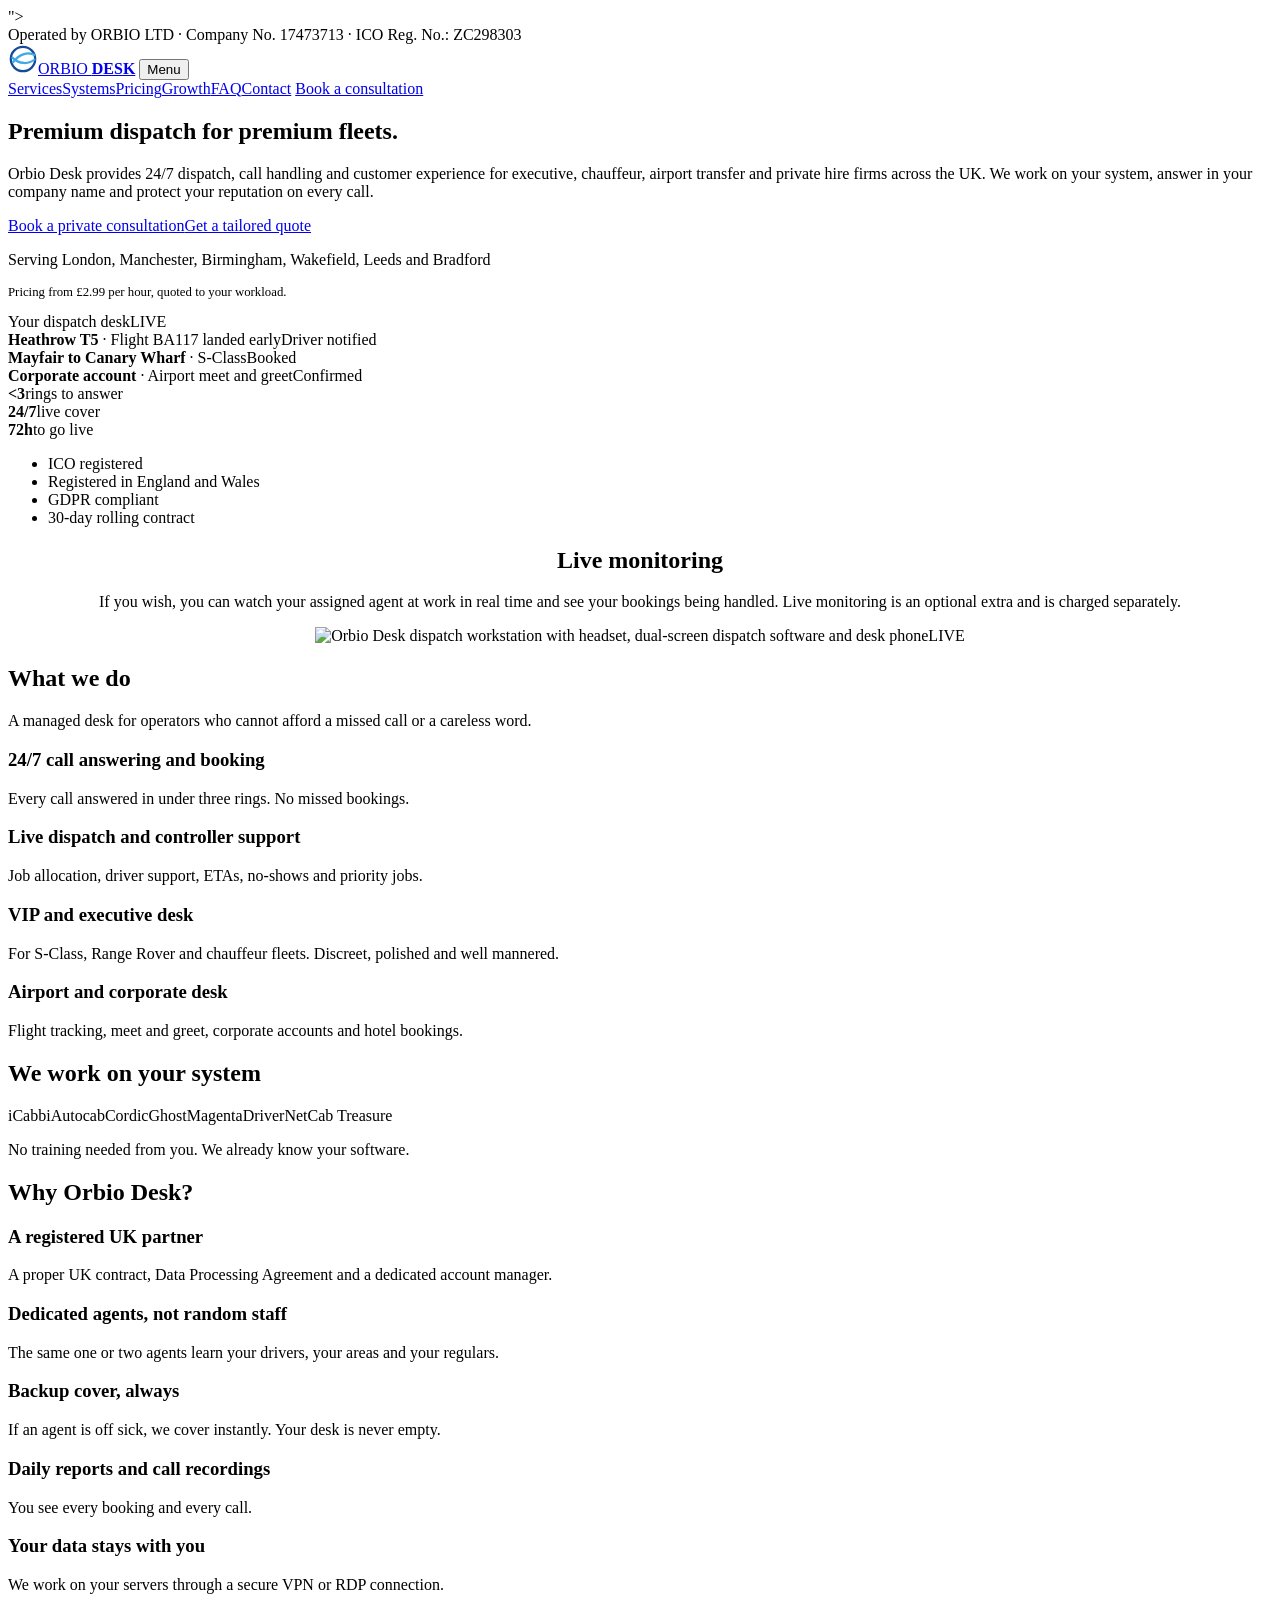
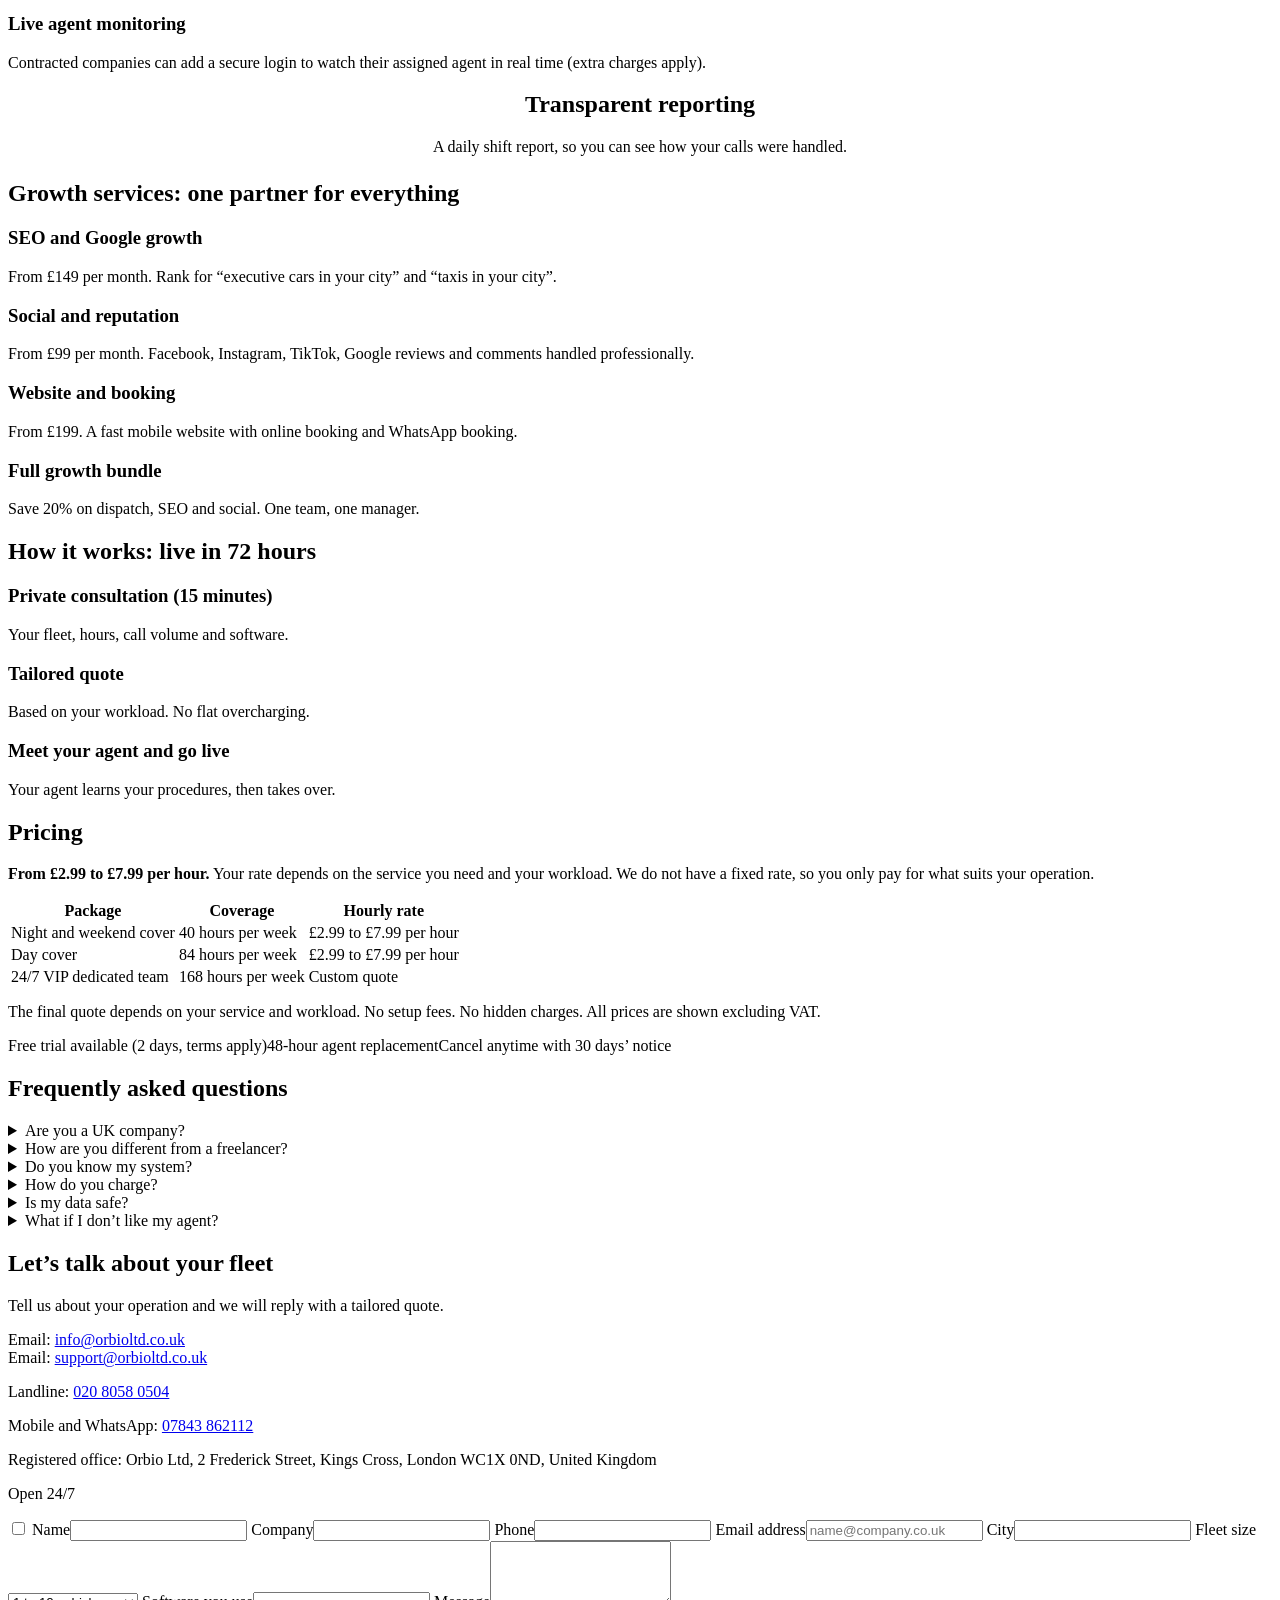
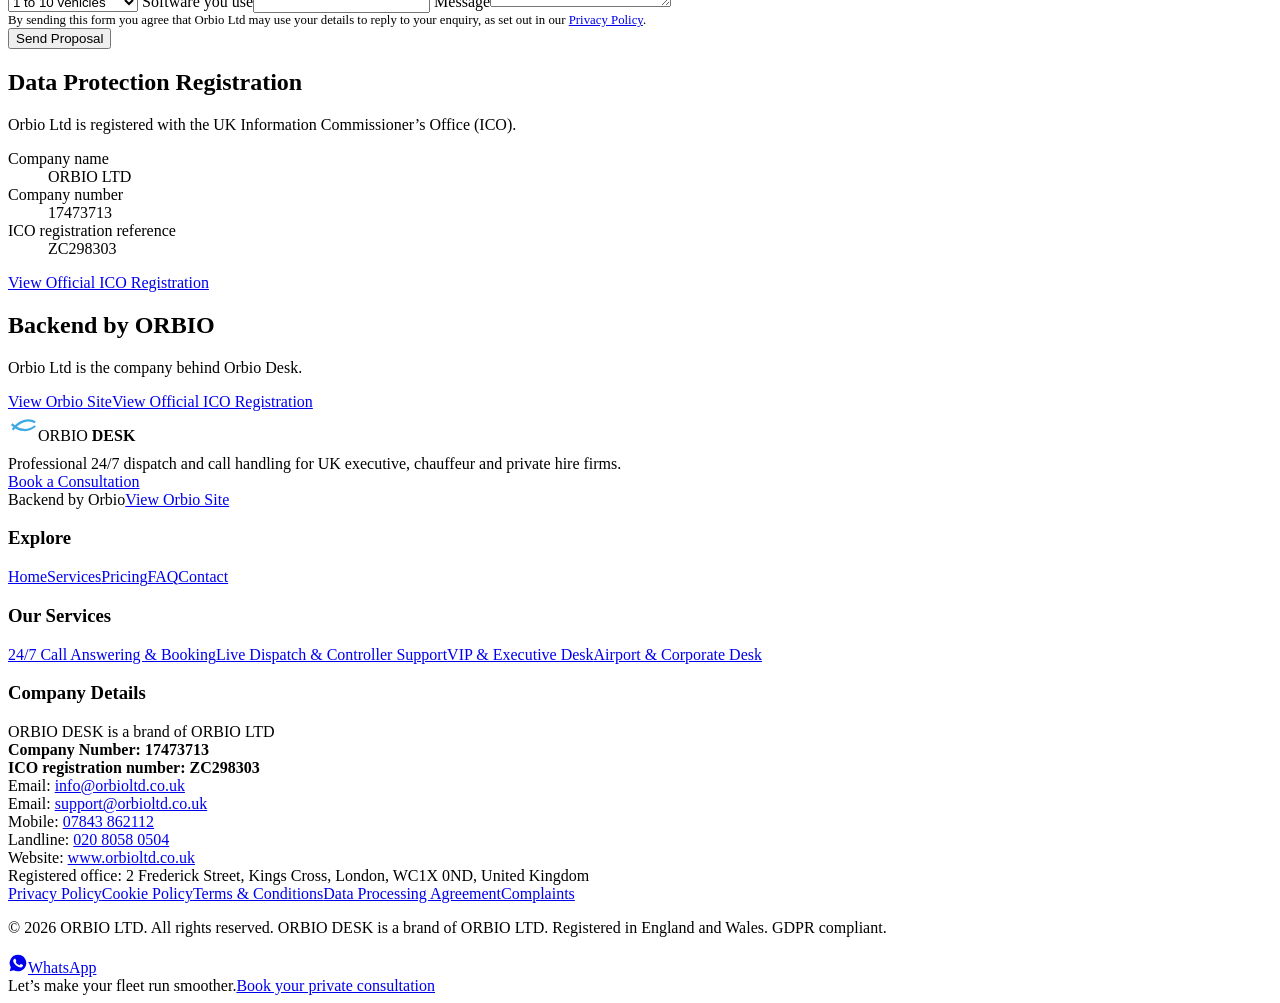
==== commit b4cb7ba7: "Add files via upload" ====
--- a/index.html
+++ b/index.html
@@ -5,96 +5,11 @@
 <meta name="viewport" content="width=device-width, initial-scale=1">
 <title>Orbio Desk | Premium Dispatch for Premium Fleets</title>
 <meta name="description" content="Orbio Desk provides 24/7 dispatch, call handling and customer experience for executive, chauffeur, airport transfer and private hire firms across the UK. ICO registered and GDPR compliant.">
-<link rel="icon" href="data:image/svg+xml,<svg xmlns='http://www.w3.org/2000/svg' viewBox='0 0 100 100'><rect width='100' height='100' rx='22' fill='%230b2447'/><circle cx='50' cy='50' r='24' fill='none' stroke='%2300a88f' stroke-width='12'/></svg>">
+<link rel="icon" href="assets/img/favicon.svg" type="image/svg+xml">
+<link rel="manifest" href="site.webmanifest">
+<meta name="theme-color" content="#154a9a"><rect width='100' height='100' rx='22' fill='%230b2447'/><circle cx='50' cy='50' r='24' fill='none' stroke='%2300a88f' stroke-width='12'/></svg>">
 <link href="https://fonts.googleapis.com/css2?family=Plus+Jakarta+Sans:wght@400;500;700;800&display=swap" rel="stylesheet">
-<style>
-:root{--blue:#154a9a;--blue-d:#0f3a7c;--navy:#0b2a4a;--sky:#3fa9e6;--ink:#14213a;--mist:#e3f1f8;--line:#b9d3e3;--white:#fff;--wa:#25d366;--teal:#3fa9e6}
-*{box-sizing:border-box}html{scroll-behavior:smooth}
-body{margin:0;font-family:'Plus Jakarta Sans',system-ui,-apple-system,'Segoe UI',Arial,sans-serif;color:var(--ink);background:var(--white);line-height:1.6;padding-bottom:64px}
-a{color:inherit}img,svg{max-width:100%}
-.wrap{max-width:1120px;margin:0 auto;padding:0 20px}
-section{padding:72px 0;background:var(--mist)}.alt{background:var(--white)}
-h1,h2,h3{color:var(--blue);line-height:1.2;margin:0 0 .5em}
-h1{font-size:clamp(2rem,5vw,3.2rem);font-weight:800;letter-spacing:-.02em}
-h2{font-size:clamp(1.5rem,3.2vw,2.1rem);font-weight:800}
-h3{font-size:1.05rem;color:var(--ink)}
-p{margin:0 0 1em}.lead{font-size:1.08rem;max-width:58ch}
-.btn{display:inline-block;padding:13px 24px;border-radius:4px;font-weight:700;text-decoration:none;border:2px solid var(--blue);cursor:pointer;font:inherit;font-weight:700}
-.btn.p{background:var(--blue);color:#fff}.btn.p:hover{background:var(--blue-d);border-color:var(--blue-d)}
-.btn.o{background:var(--white);color:var(--blue)}.btn.o:hover{background:var(--mist)}
-:focus-visible{outline:3px solid var(--sky);outline-offset:2px}
-.top{background:var(--blue);color:#fff;text-align:center;font-size:.9rem;font-weight:800;padding:9px 16px;letter-spacing:.01em}
-header.nav{position:sticky;top:0;z-index:20;background:var(--white);border-bottom:1px solid var(--line)}
-.nav .wrap{display:flex;align-items:center;justify-content:space-between;height:64px}
-.logo{font-weight:800;font-size:1.1rem;color:var(--ink);text-decoration:none;display:flex;align-items:center;gap:10px;letter-spacing:.01em}
-.logo b{color:var(--blue)}
-.nav nav{display:flex;gap:22px;align-items:center}
-.nav nav a{text-decoration:none;font-weight:500;font-size:.95rem}.nav nav a:hover{color:var(--blue)}
-.burger{display:none;background:var(--white);border:1px solid var(--line);border-radius:6px;padding:9px 14px;font:inherit;color:var(--ink)}
-@media(max-width:860px){.burger{display:block}.nav nav{display:none;position:absolute;top:64px;left:0;right:0;background:var(--white);flex-direction:column;align-items:stretch;gap:0;padding:10px 14px 16px;border-bottom:1px solid var(--line)}.nav nav.open{display:flex}.nav nav a{padding:12px 14px;border-radius:6px}.nav nav a:hover{background:var(--mist)}}
-.hero{background:var(--white);padding:60px 0 56px}
-.hero .wrap{display:grid;grid-template-columns:1.1fr .9fr;gap:40px;align-items:center}
-@media(max-width:860px){.hero .wrap{grid-template-columns:1fr}}
-.cta{display:flex;flex-wrap:wrap;gap:12px;margin:22px 0}
-.cities{font-size:.9rem;opacity:.85;margin-bottom:.4em}
-.desk{background:var(--navy);color:#dcebf5;border-radius:16px;box-shadow:0 18px 40px rgba(11,42,74,.22);overflow:hidden}
-.desk .bar{display:flex;justify-content:space-between;align-items:center;background:#0a223c;padding:11px 16px;font-size:.8rem;font-weight:700;letter-spacing:.06em;text-transform:uppercase;color:#9fc4de}
-.live{display:inline-flex;align-items:center;gap:6px;background:#d62839;color:#fff;border-radius:4px;padding:2px 8px;font-size:.7rem}
-.live:before{content:"";width:7px;height:7px;border-radius:50%;background:#fff;animation:b 1.2s infinite}@keyframes b{50%{opacity:.2}}
-.row{display:grid;grid-template-columns:1fr auto;gap:8px;padding:12px 16px;border-top:1px solid #1d4468;font-size:.9rem}
-.row b{color:#fff}.tag{font-size:.72rem;font-weight:700;color:#0b2a4a;background:#8fd9b6;border-radius:4px;padding:2px 10px;align-self:center}
-.stats{display:grid;grid-template-columns:repeat(3,1fr);text-align:center;padding:14px;background:#0a223c}
-.stats strong{display:block;font-size:1.4rem;color:var(--sky)}.stats span{font-size:.75rem}
-.trust{border-block:1px solid var(--line);background:var(--mist)}
-.trust ul{list-style:none;margin:0;padding:18px 0;display:flex;flex-wrap:wrap;gap:10px 34px;justify-content:center;font-weight:700;font-size:.92rem;color:var(--blue)}
-.trust li:before{content:"\2713 ";color:var(--blue)}
-.grid{display:grid;gap:18px;grid-template-columns:repeat(auto-fit,minmax(240px,1fr));margin-top:28px}
-.card{border:1px solid var(--line);border-radius:10px;padding:20px;background:var(--white)}.card p{margin:0;font-size:.95rem}
-.chips{display:flex;flex-wrap:wrap;gap:10px;margin:18px 0}
-.chips span{background:var(--white);border:1px solid var(--line);border-radius:6px;padding:8px 16px;font-weight:700;font-size:.9rem;color:var(--blue)}
-.steps{counter-reset:s;display:grid;gap:18px;grid-template-columns:repeat(auto-fit,minmax(240px,1fr));margin-top:28px}
-.steps div{counter-increment:s;border:1px solid var(--line);border-radius:10px;padding:18px 18px 8px;background:var(--mist)}
-.steps div:before{content:counter(s);display:inline-flex;width:28px;height:28px;border-radius:50%;background:var(--blue);color:#fff;font-weight:700;align-items:center;justify-content:center;margin-bottom:8px}
-table{width:100%;border-collapse:collapse;margin-top:24px;background:var(--white)}
-th,td{padding:14px 16px;text-align:left;border-bottom:1px solid var(--line)}th{background:var(--blue);color:#fff;font-size:.9rem}
-.scroll{overflow-x:auto}
-.promise{display:flex;flex-wrap:wrap;gap:12px 28px;margin-top:22px;font-weight:700;color:var(--blue)}
-details{border:1px solid var(--line);border-radius:8px;padding:14px 18px;margin-bottom:12px;background:var(--mist)}
-summary{cursor:pointer;font-weight:700;color:var(--ink)}details p{margin:10px 0 0}
-.two{display:grid;grid-template-columns:1fr 1fr;gap:40px}@media(max-width:860px){.two{grid-template-columns:1fr}}
-form{display:grid;gap:14px;background:var(--white);border:1px solid var(--line);border-radius:14px;padding:22px}
-label{font-weight:700;font-size:.88rem;display:grid;gap:5px}
-input,select,textarea{font:inherit;padding:11px 12px;border:1.5px solid var(--line);border-radius:6px;background:var(--white);color:var(--ink);width:100%}
-.cl a{color:var(--blue);font-weight:700}.cl p{margin-bottom:.6em}
-.report{max-width:560px;margin:0 auto;text-align:left;background:var(--navy);color:#fff;border-radius:14px;padding:24px;font-family:ui-monospace,SFMono-Regular,Menlo,Consolas,monospace;font-size:.9rem}
-.report h3{color:#7cc4ee;font-size:.85rem;margin:0 0 16px;text-transform:uppercase}
-.report .g{display:grid;grid-template-columns:1fr 1fr;gap:8px 16px}.report .g+.g{margin-top:8px}.report .w{grid-column:1/-1;margin-top:8px}.report b{color:#7cc4ee}
-@media(max-width:520px){.report .g{grid-template-columns:1fr}}
-.reg{border-left:5px solid var(--blue)}
-.reg dl{margin:16px 0 0;display:grid;gap:12px}.reg dt{font-size:.75rem;font-weight:800;letter-spacing:.08em;color:var(--blue);text-transform:uppercase}.reg dd{margin:2px 0 0;font-weight:800;font-size:1.15rem;color:#000}
-.legalcards{display:grid;gap:20px;grid-template-columns:repeat(auto-fit,minmax(300px,1fr))}
-.legalcards .btn{display:block;text-align:center;margin-top:14px}
-footer{background:var(--navy);color:#dcebf5;padding:44px 0 90px;font-size:1rem;line-height:1.9}
-footer h3{color:#fff;font-size:1.05rem;margin:22px 0 6px}
-footer a{text-decoration:none;display:block}footer a:hover{text-decoration:underline}
-footer .fl{display:flex;align-items:center;gap:10px;font-weight:800;color:#fff;font-size:1.1rem}footer .fl b{color:var(--sky)}
-footer .gp{display:inline-block;background:var(--sky);color:#06223d;font-weight:700;padding:10px 20px;border-radius:4px;margin:10px 0 14px}
-footer .bk{display:flex;align-items:center;gap:12px;flex-wrap:wrap}
-footer .bk a{display:inline-block;border:2px solid #cfe3f1;color:#fff;font-weight:700;padding:8px 16px;border-radius:4px}
-footer .cd strong{color:#fff}
-footer .lk{border-top:1px solid #24496d;margin-top:22px;padding-top:18px;display:flex;flex-wrap:wrap;gap:6px 22px}footer .lk a{text-decoration:underline}
-footer .cp{font-size:.92rem;margin-top:10px}
-footer .fg{display:grid;grid-template-columns:repeat(auto-fit,minmax(240px,1fr));gap:0 36px}
-.wa{position:fixed;right:16px;bottom:78px;z-index:30;background:var(--wa);color:#fff;border-radius:50%;width:56px;height:56px;display:flex;align-items:center;justify-content:center;box-shadow:0 6px 18px rgba(0,0,0,.3);font-size:0}
-.wa svg{width:30px;height:30px}
-.sticky{position:fixed;left:0;right:0;bottom:0;z-index:25;background:var(--blue);color:#fff;padding:10px 20px;display:flex;justify-content:center;align-items:center;gap:16px;flex-wrap:wrap;font-weight:700;font-size:.92rem}
-.sticky .btn{padding:8px 16px;background:#fff;color:var(--blue);border-color:#fff}
-.mon{max-width:440px;margin:26px auto 0;position:relative;border-radius:14px;overflow:hidden;box-shadow:0 14px 34px rgba(11,42,74,.22)}.mon img{display:block;width:100%;height:auto}.mon .live{position:absolute;top:14px;left:14px;font-size:.8rem;padding:4px 12px;box-shadow:0 2px 8px rgba(0,0,0,.3)}
-.hp{position:absolute;left:-9999px;width:1px;height:1px;opacity:0}
-.fmsg{border-radius:8px;padding:12px 14px;font-weight:600;font-size:.92rem}.fmsg.ok{background:#e4f6ec;color:#12643a;border:1px solid #9fd9b8}.fmsg.err{background:#fdeaea;color:#8f1d1d;border:1px solid #f0b3b3}
-#enqbtn[disabled]{opacity:.65;cursor:not-allowed}
-@media(prefers-reduced-motion:reduce){*{animation:none!important;scroll-behavior:auto!important}}
-</style>
+<link rel="stylesheet" href="assets/css/style.css">
 </head>
 <body>
 
@@ -134,7 +49,7 @@
 <section class="alt" id="monitoring"><div class="wrap" style="text-align:center">
 <h2>Live monitoring</h2>
 <p class="lead" style="margin:0 auto">If you wish, you can watch your assigned agent at work in real time and see your bookings being handled. Live monitoring is an optional extra and is charged separately.</p>
-<figure class="mon" style="margin-left:auto;margin-right:auto"><img src="[data-uri]" alt="Orbio Desk dispatch workstation with headset, dual-screen dispatch software and desk phone" width="720" height="960" loading="lazy"><span class="live">LIVE</span></figure>
+<figure class="mon" style="margin-left:auto;margin-right:auto"><img src="assets/img/monitoring.jpg" alt="Orbio Desk dispatch workstation with headset, dual-screen dispatch software and desk phone" width="720" height="960" loading="lazy"><span class="live">LIVE</span></figure>
 </div></section>
 
 <section id="services"><div class="wrap">
@@ -235,7 +150,7 @@
 <label>Fleet size<select name="Fleet size"><option>1 to 10 vehicles</option><option>11 to 50 vehicles</option><option>51 to 200 vehicles</option><option>200+ vehicles</option></select></label>
 <label>Software you use<input name="Software"></label>
 <label>Message<textarea name="Message" rows="4"></textarea></label>
-<p style="font-size:.8rem;margin:0">By sending this form you agree that Orbio Ltd may use your details to reply to your enquiry, as set out in our <a href="#">Privacy Policy</a>.</p>
+<p style="font-size:.8rem;margin:0">By sending this form you agree that Orbio Ltd may use your details to reply to your enquiry, as set out in our <a href="privacy.html">Privacy Policy</a>.</p>
 <button class="btn p" type="submit" id="enqbtn">Send Proposal</button>
 <div id="enqmsg" class="fmsg" role="status" aria-live="polite" hidden></div>
 </form>
@@ -256,50 +171,12 @@
 <div><h3>Our Services</h3><a href="#services">24/7 Call Answering &amp; Booking</a><a href="#services">Live Dispatch &amp; Controller Support</a><a href="#services">VIP &amp; Executive Desk</a><a href="#services">Airport &amp; Corporate Desk</a></div>
 <div class="cd"><h3>Company Details</h3>ORBIO DESK is a brand of ORBIO LTD<br><strong>Company Number: 17473713</strong><br><strong>ICO registration number: ZC298303</strong><br>Email: <a style="display:inline" href="mailto:info@orbioltd.co.uk">info@orbioltd.co.uk</a><br>Email: <a style="display:inline" href="mailto:support@orbioltd.co.uk">support@orbioltd.co.uk</a><br>Mobile: <a style="display:inline" href="tel:+447843862112">07843 862112</a><br>Landline: <a style="display:inline" href="tel:+442080580504">020 8058 0504</a><br>Website: <a style="display:inline" href="https://www.orbioltd.co.uk" target="_blank" rel="noopener">www.orbioltd.co.uk</a><br>Registered office: 2 Frederick Street, Kings Cross, London, WC1X 0ND, United Kingdom</div>
 </div>
-<div class="lk"><a href="#">Privacy Policy</a><a href="#">Cookie Policy</a><a href="#">Terms &amp; Conditions</a><a href="#">Data Processing Agreement</a><a href="#">Complaints</a></div>
+<div class="lk"><a href="privacy.html">Privacy Policy</a><a href="cookies.html">Cookie Policy</a><a href="terms.html">Terms &amp; Conditions</a><a href="dpa.html">Data Processing Agreement</a><a href="complaints.html">Complaints</a></div>
 <p class="cp">© 2026 ORBIO LTD. All rights reserved. ORBIO DESK is a brand of ORBIO LTD. Registered in England and Wales. GDPR compliant.</p>
 </div></footer>
 
 <a class="wa" href="https://wa.me/447843862112" target="_blank" rel="noopener" aria-label="Chat on WhatsApp"><svg width="20" height="20" viewBox="0 0 24 24" fill="currentColor" aria-hidden="true"><path d="M12 2a10 10 0 0 0-8.6 15.1L2 22l5-1.3A10 10 0 1 0 12 2zm5.2 14.1c-.2.6-1.3 1.2-1.800 1.2-.5.1-1 .2-3.3-.7-2.800-1.2-4.600-4-4.700-4.200-.1-.2-1.100-1.500-1.100-2.800s.7-2 1-2.300c.2-.3.500-.3.700-.3h.5c.2 0 .4 0 .6.500l.8 1.900c.1.2.1.3 0 .5l-.4.600c-.2.200-.3.3-.1.600.2.300.8 1.3 1.700 2.100 1.100 1 2.100 1.3 2.400 1.400.3.100.5.100.6-.1l.9-1.100c.2-.3.400-.2.600-.1l1.800.9c.3.100.4.200.5.300.1.2.1.800-.1 1.500z"/></svg>WhatsApp</a>
 <div class="sticky"><span>Let’s make your fleet run smoother.</span><a class="btn p" href="#contact">Book your private consultation</a></div>
-<script>document.getElementById('wal').href='https://wa.me/447843862112';document.querySelectorAll('#menu a').forEach(function(a){a.addEventListener('click',function(){document.getElementById('menu').classList.remove('open')})})</script>
-<script>
-(function(){
-var d=new Date(),D=['Sunday','Monday','Tuesday','Wednesday','Thursday','Friday','Saturday'],M=['January','February','March','April','May','June','July','August','September','October','November','December'];
-var seed=d.getFullYear()*10000+(d.getMonth()+1)*100+d.getDate();
-function r(n){seed=(seed*1103515245+12345)%2147483648;return seed%n}
-var calls=110+r(60),book=Math.round(calls*(0.62+r(9)/100)),disp=book-r(3),ns=r(4),avg=6+r(5),ring=96+r(4),miss=r(8)===0?1:0;
-var late=1+r(30),to=1+r(30);if(to===late)to=late%30+1;
-document.getElementById('rep').innerHTML='<h3>Daily shift report: '+D[d.getDay()]+', '+d.getDate()+' '+M[d.getMonth()]+' '+d.getFullYear()+'</h3>'
-+'<div class="g"><div>Calls answered: <b>'+calls+'</b></div><div>Bookings created: <b>'+book+'</b></div></div>'
-+'<div class="g"><div>Dispatched: <b>'+disp+'</b></div><div>No-shows recovered: <b>'+ns+'</b></div></div>'
-+'<div class="g"><div>Average answer time: <b>'+avg+' seconds</b></div><div>Answered within 3 rings: <b>'+ring+'%</b></div></div>'
-+'<div class="g"><div>Missed calls: <b>'+miss+'</b></div></div>'
-+'<div class="w">Top issue: <b>Driver '+late+' late, reallocated to driver '+to+'</b></div>';
-})();
-</script>
-<script>
-(function(){
-var f=document.getElementById('enq'),b=document.getElementById('enqbtn'),m=document.getElementById('enqmsg'),busy=false;
-if(!f)return;
-function show(t,c){m.className='fmsg '+c;m.textContent=t;m.hidden=false;m.scrollIntoView({block:'nearest',behavior:'smooth'})}
-f.addEventListener('submit',function(e){
-e.preventDefault();
-if(busy)return;
-if(!f.checkValidity()){f.reportValidity();return}
-busy=true;b.disabled=true;var label=b.textContent;b.textContent='Sending…';m.hidden=true;
-var o={};new FormData(f).forEach(function(v,k){o[k]=v});
-var ctl=new AbortController(),t=setTimeout(function(){ctl.abort()},20000);
-fetch('https://api.web3forms.com/submit',{method:'POST',headers:{'Content-Type':'application/json',Accept:'application/json'},body:JSON.stringify(o),signal:ctl.signal})
-.then(function(r){return r.json().then(function(d){return{ok:r.ok&&d.success,d:d}})})
-.then(function(x){
-if(x.ok){f.reset();show('Thank you. Your proposal request has been sent to the Orbio Desk team. We will be in touch shortly.','ok')}
-else{show('Sorry, we could not send your request. Please try again, or email info@orbioltd.co.uk.','err')}
-})
-.catch(function(){show('Sorry, we could not send your request. Please check your connection and try again, or email info@orbioltd.co.uk.','err')})
-.then(function(){clearTimeout(t);busy=false;b.disabled=false;b.textContent=label});
-});
-})();
-</script>
+<script src="assets/js/main.js" defer></script>
 </body>
 </html>
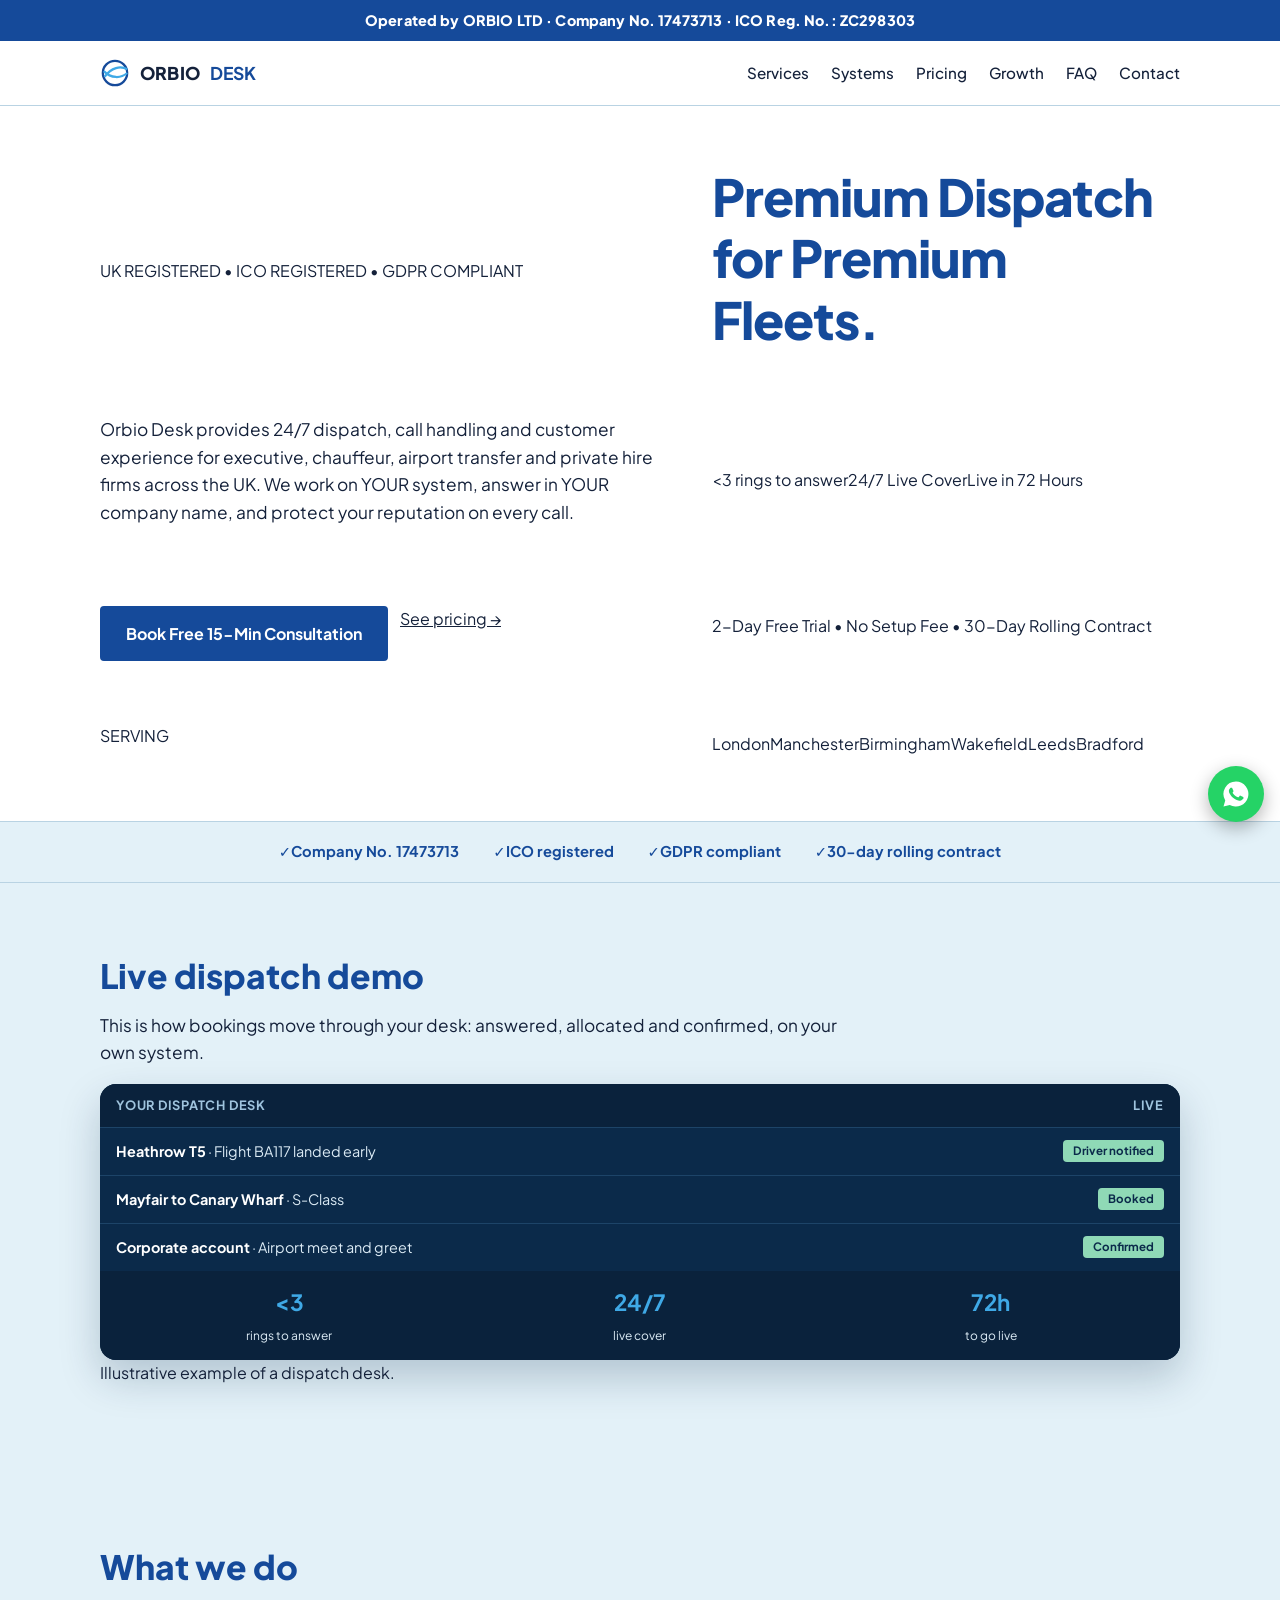
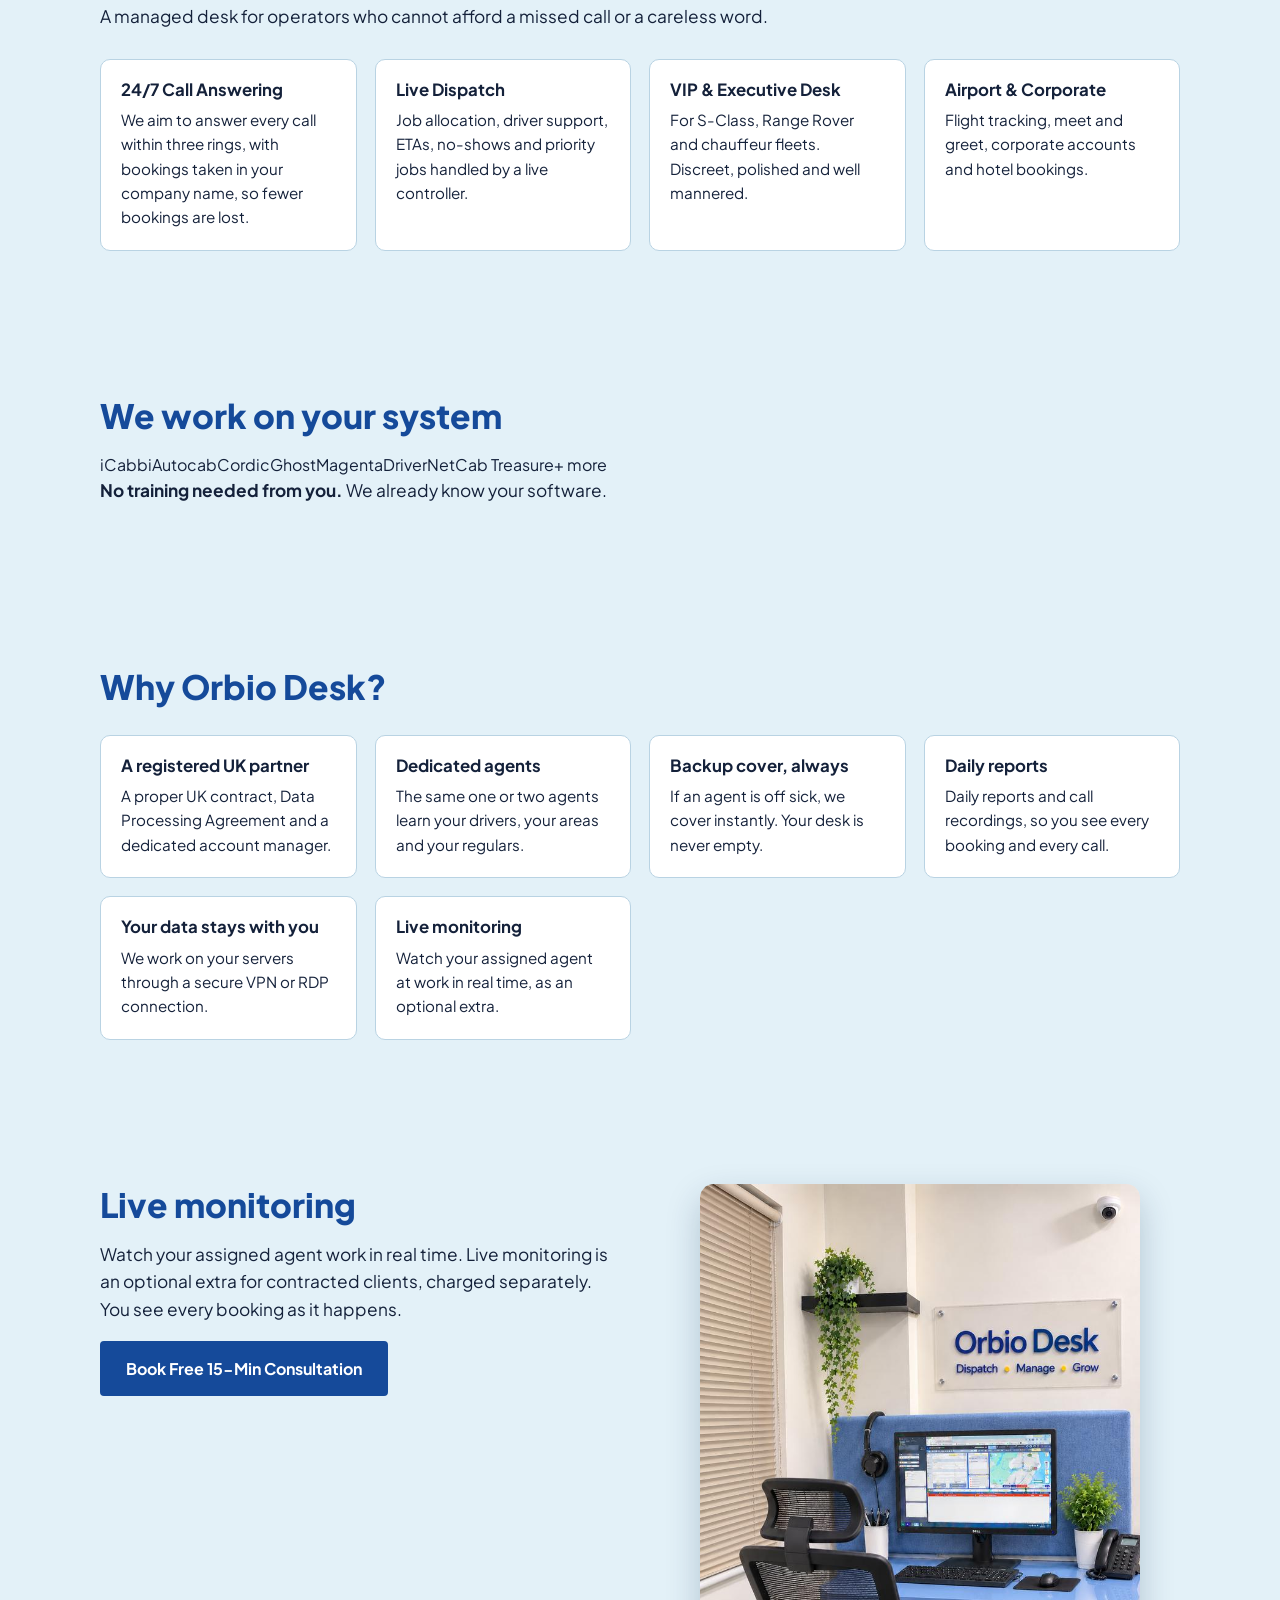
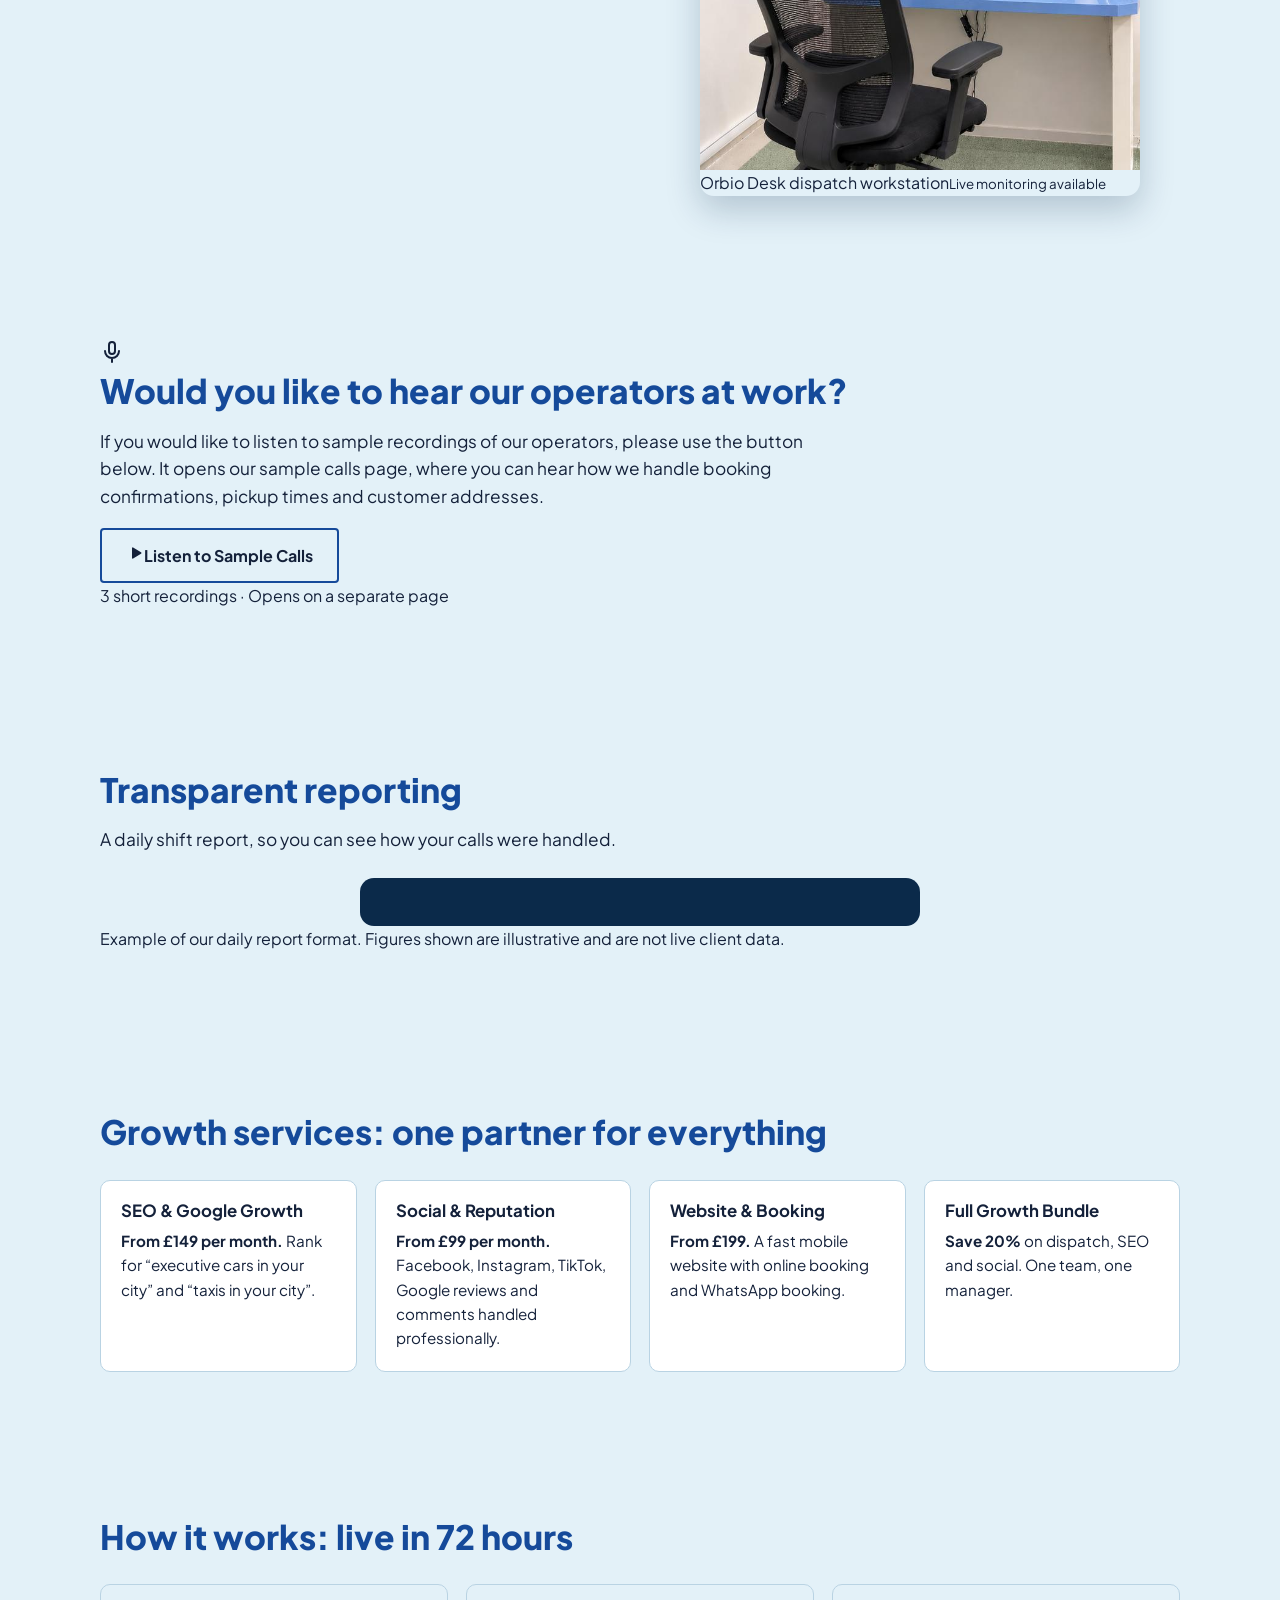
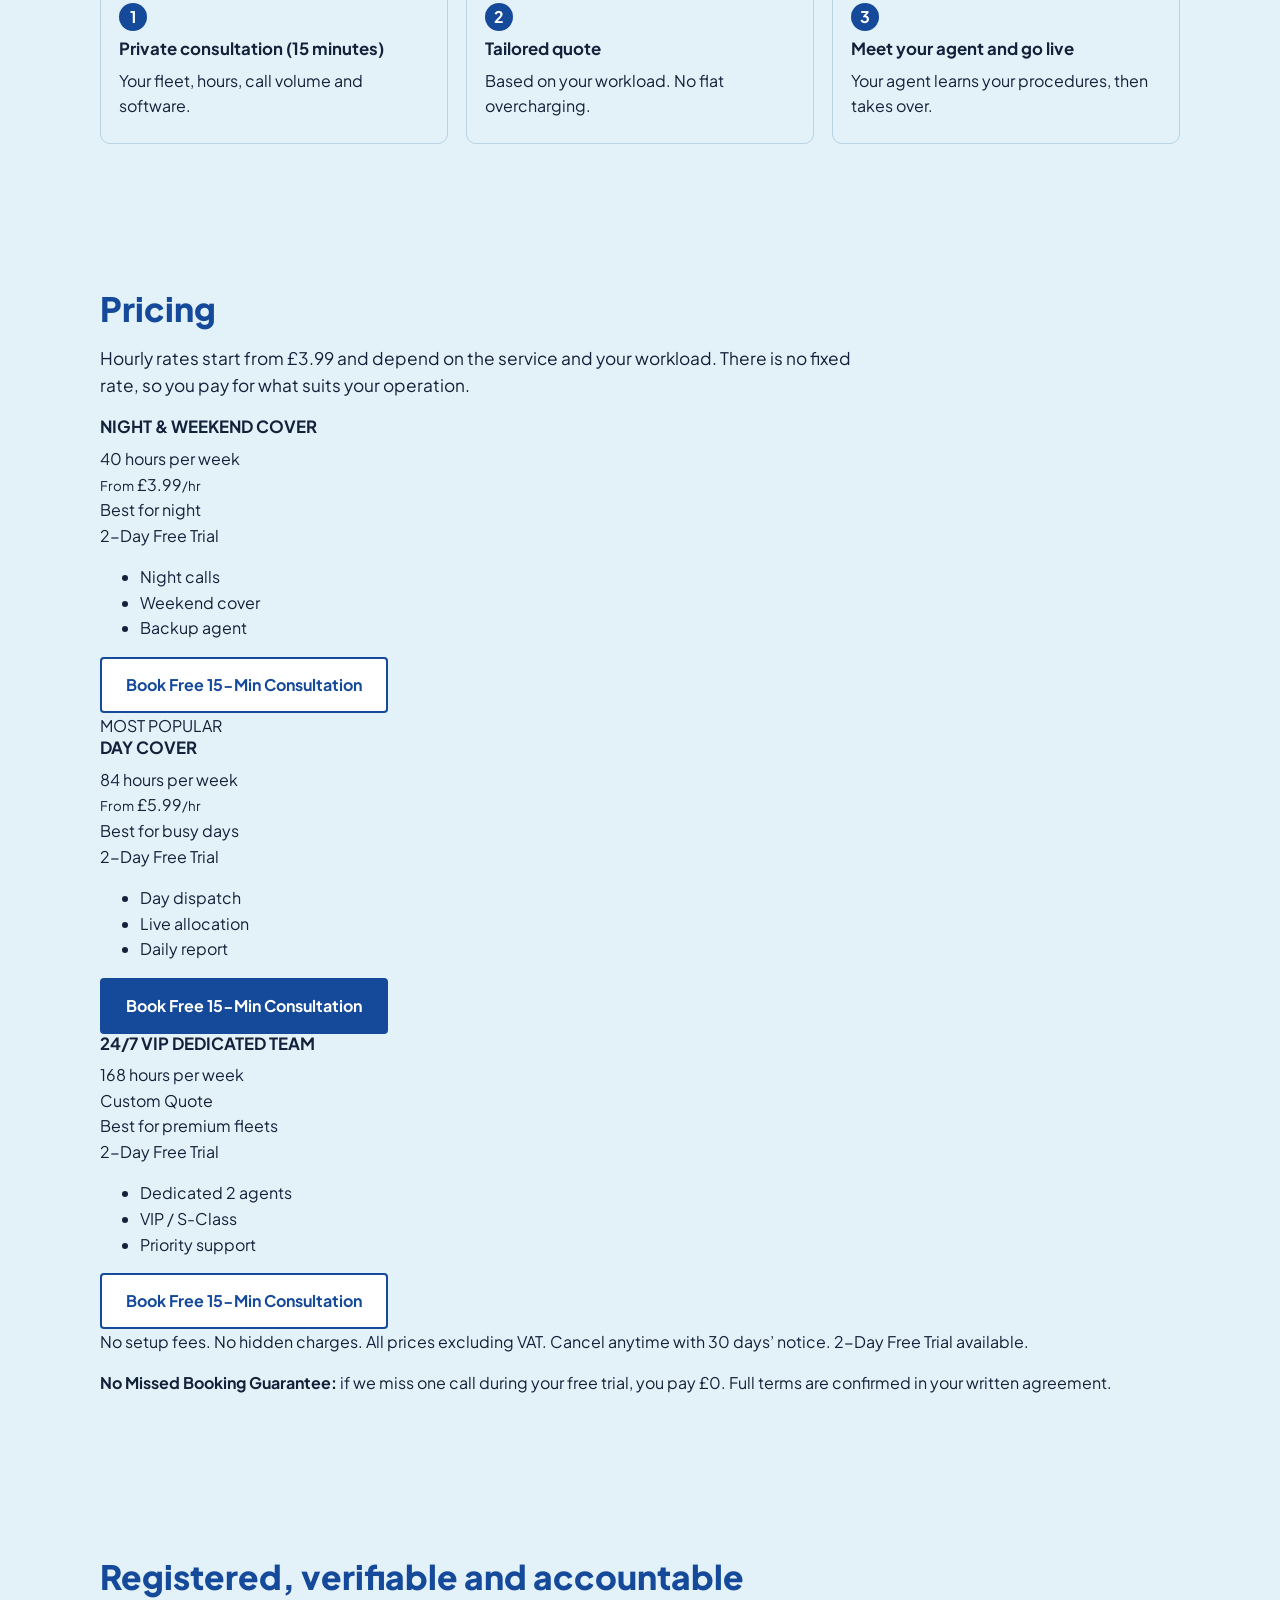
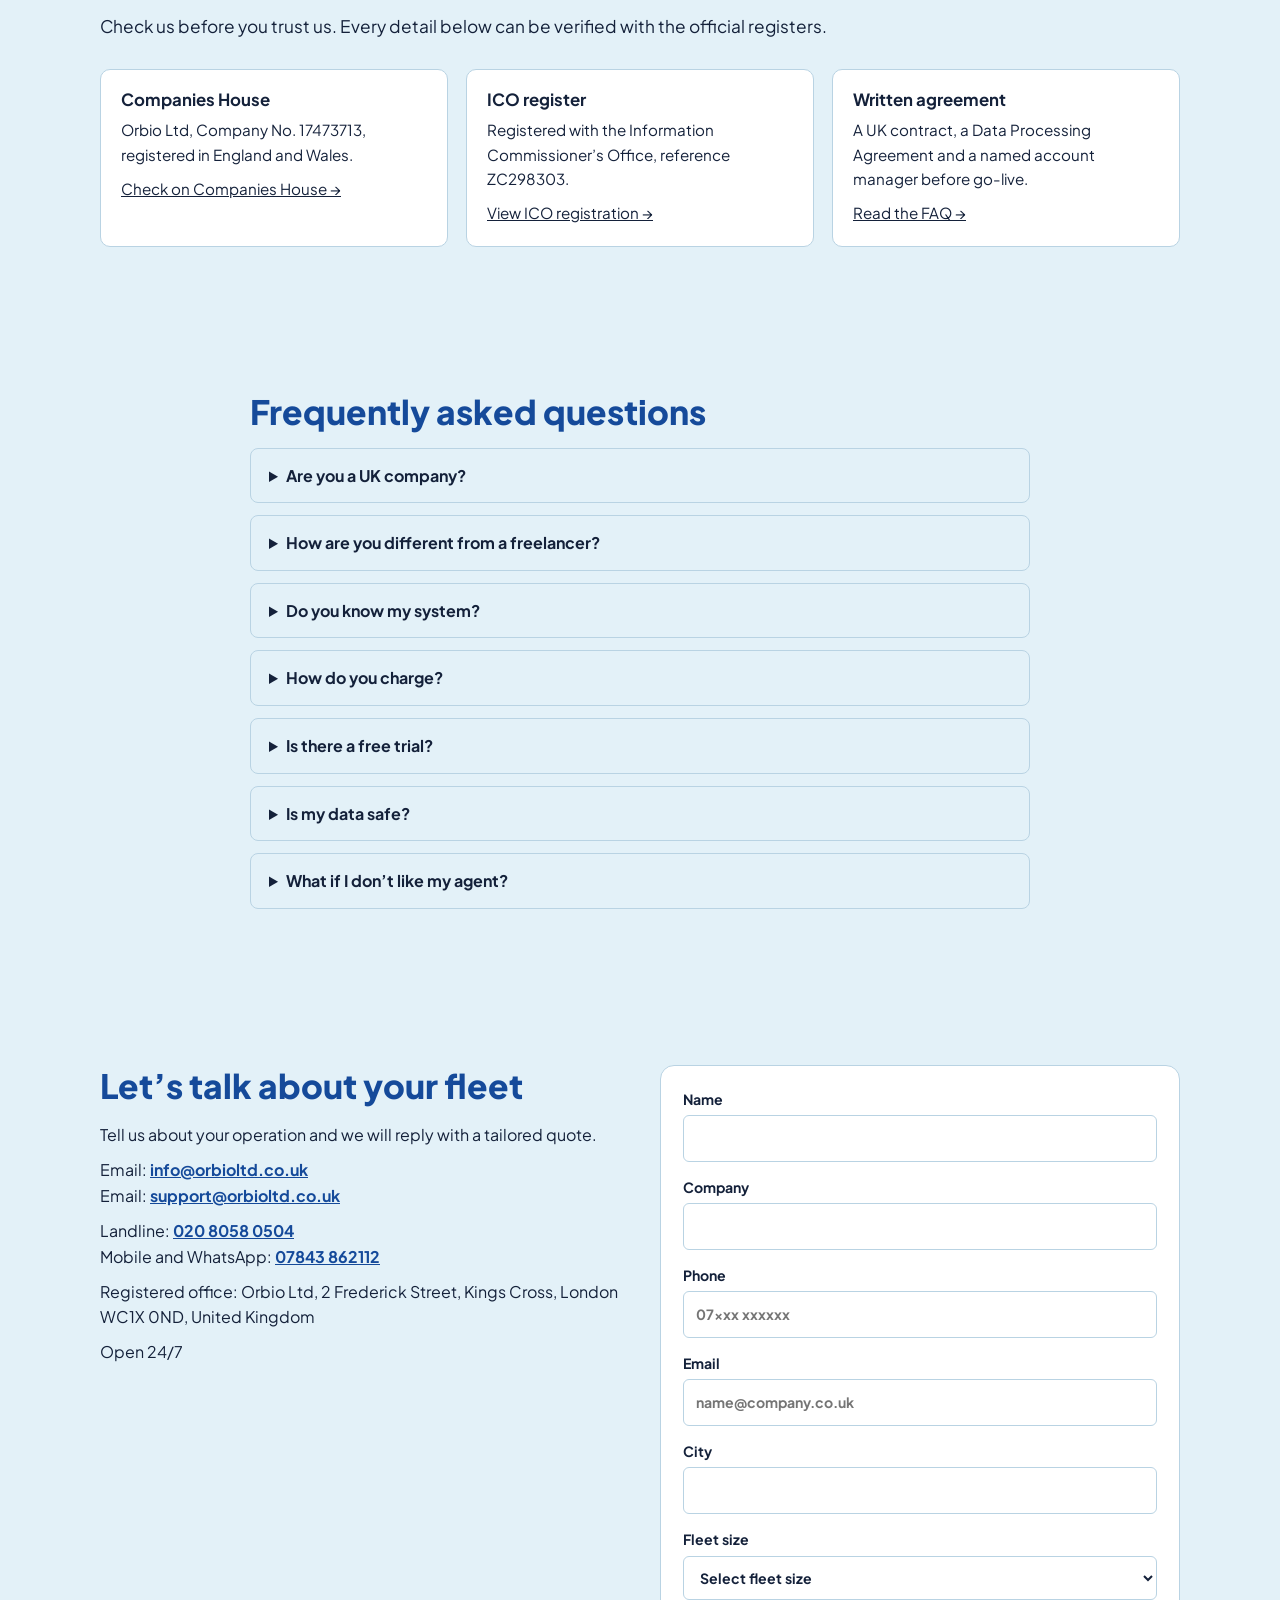
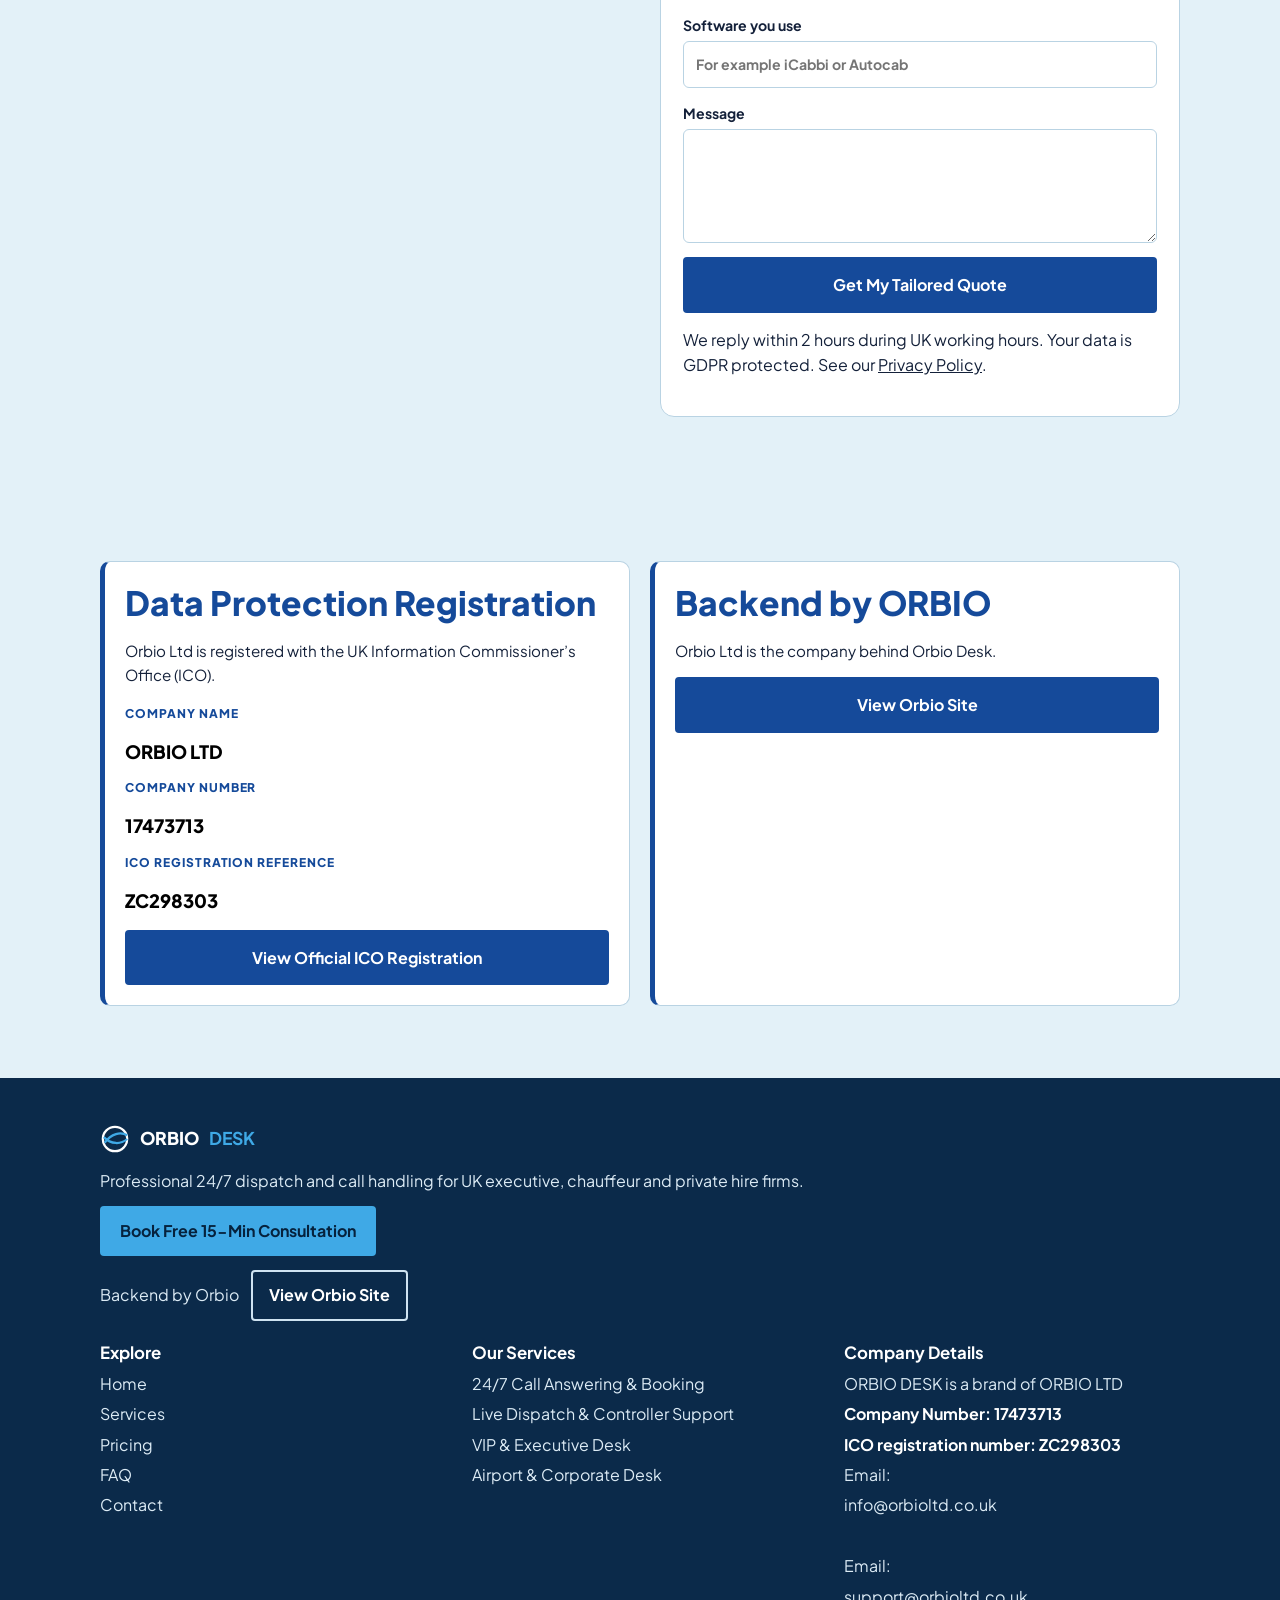
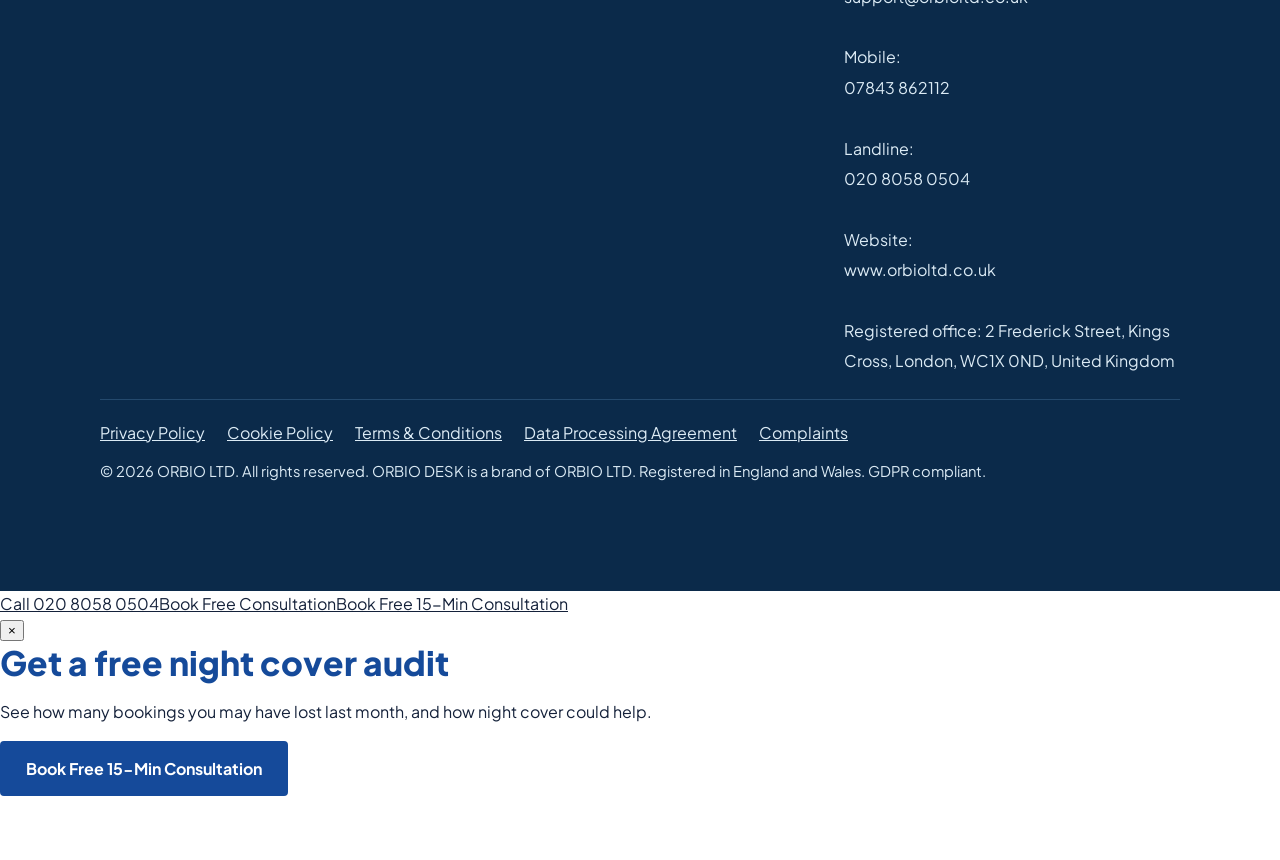
==== commit 41ea3b9a: "Add files via upload" ====
--- a/index.html
+++ b/index.html
@@ -3,98 +3,114 @@
 <head>
 <meta charset="utf-8">
 <meta name="viewport" content="width=device-width, initial-scale=1">
-<title>Orbio Desk | Premium Dispatch for Premium Fleets</title>
-<meta name="description" content="Orbio Desk provides 24/7 dispatch, call handling and customer experience for executive, chauffeur, airport transfer and private hire firms across the UK. ICO registered and GDPR compliant.">
+<title>Orbio Desk | 24/7 Dispatch &amp; Call Handling for UK Private Hire &amp; Executive Fleets</title>
+<meta name="description" content="Premium 24/7 dispatch, call answering &amp; live controller support for UK executive, chauffeur &amp; private hire firms. We work on your iCabbi / Autocab. UK Registered, ICO Registered, GDPR Compliant. 2-Day Free Trial.">
+<meta name="theme-color" content="#154a9a">
+<link rel="canonical" href="https://abdullahrehan849.github.io/orbio-desk/">
+<meta property="og:type" content="website"><meta property="og:site_name" content="Orbio Desk"><meta property="og:title" content="Orbio Desk | 24/7 Dispatch &amp; Call Handling for UK Private Hire &amp; Executive Fleets"><meta property="og:description" content="Premium 24/7 dispatch, call answering and live controller support for UK executive, chauffeur and private hire firms. UK registered, ICO registered, GDPR compliant. 2-Day Free Trial."><meta property="og:url" content="https://abdullahrehan849.github.io/orbio-desk/"><meta property="og:image" content="https://abdullahrehan849.github.io/orbio-desk/assets/img/monitoring.jpg"><meta name="twitter:card" content="summary_large_image">
 <link rel="icon" href="assets/img/favicon.svg" type="image/svg+xml">
 <link rel="manifest" href="site.webmanifest">
-<meta name="theme-color" content="#154a9a"><rect width='100' height='100' rx='22' fill='%230b2447'/><circle cx='50' cy='50' r='24' fill='none' stroke='%2300a88f' stroke-width='12'/></svg>">
+<link rel="preconnect" href="https://fonts.googleapis.com"><link rel="preconnect" href="https://fonts.gstatic.com" crossorigin>
 <link href="https://fonts.googleapis.com/css2?family=Plus+Jakarta+Sans:wght@400;500;700;800&display=swap" rel="stylesheet">
 <link rel="stylesheet" href="assets/css/style.css">
+<script type="application/ld+json">{"@context":"https://schema.org","@type":"ProfessionalService","name":"Orbio Desk","legalName":"Orbio Ltd","url":"https://abdullahrehan849.github.io/orbio-desk/","description":"24/7 dispatch, call handling and customer experience for UK executive, chauffeur, airport transfer and private hire firms.","identifier":"Company No. 17473713","telephone":"+442080580504","email":"info@orbioltd.co.uk","address":{"@type":"PostalAddress","streetAddress":"2 Frederick Street, Kings Cross","addressLocality":"London","postalCode":"WC1X 0ND","addressCountry":"GB"},"areaServed":["London","Manchester","Birmingham","Wakefield","Leeds","Bradford"],"openingHours":"Mo-Su 00:00-23:59"}</script>
 </head>
-<body>
-
+<body id="top">
 <div class="top">Operated by ORBIO LTD · Company No. 17473713 · ICO Reg. No.: ZC298303</div>
-
 <header class="nav"><div class="wrap">
 <a class="logo" href="#top"><svg width="30" height="30" viewBox="0 0 32 32" fill="none" stroke="#154a9a" stroke-width="2.4" aria-hidden="true"><circle cx="16" cy="16" r="13"/><path d="M5 20C12 10 22 8 29 12M4 14c8 8 18 8 25 2" stroke="#3fa9e6"/></svg>ORBIO <b>DESK</b></a>
-<button class="burger" aria-expanded="false" aria-controls="menu" onclick="var m=document.getElementById('menu');m.classList.toggle('open');this.setAttribute('aria-expanded',m.classList.contains('open'))">Menu</button>
-<nav id="menu" aria-label="Main">
-<a href="#services">Services</a><a href="#systems">Systems</a><a href="#pricing">Pricing</a><a href="#growth">Growth</a><a href="#faq">FAQ</a><a href="#contact">Contact</a>
-<a class="btn p" href="#contact">Book a consultation</a>
-</nav>
+<button class="burger" aria-expanded="false" aria-controls="menu">Menu</button>
+<nav id="menu" aria-label="Main"><a href="#services">Services</a><a href="#systems">Systems</a><a href="#pricing">Pricing</a><a href="#growth">Growth</a><a href="#faq">FAQ</a><a href="#contact">Contact</a></nav>
 </div></header>
 
-<main id="top">
-<section class="hero"><div class="wrap">
-<div>
-<h1>Premium dispatch for premium fleets.</h1>
-<p class="lead">Orbio Desk provides 24/7 dispatch, call handling and customer experience for executive, chauffeur, airport transfer and private hire firms across the UK. We work on your system, answer in your company name and protect your reputation on every call.</p>
-<div class="cta"><a class="btn p" href="#contact">Book a private consultation</a><a class="btn o" href="#contact">Get a tailored quote</a></div>
-<p class="cities">Serving London, Manchester, Birmingham, Wakefield, Leeds and Bradford</p>
-<p class="cities" style="font-size:.8rem">Pricing from £2.99 per hour, quoted to your workload.</p>
-</div>
-<div class="desk" aria-label="Example of a live dispatch desk">
-<div class="bar"><span>Your dispatch desk</span><span class="live">LIVE</span></div>
+<main>
+<section class="hero w"><div class="wrap">
+<span class="eyebrow">UK REGISTERED • ICO REGISTERED • GDPR COMPLIANT</span>
+<h1>Premium Dispatch for Premium Fleets.</h1>
+<p class="lead">Orbio Desk provides 24/7 dispatch, call handling and customer experience for executive, chauffeur, airport transfer and private hire firms across the UK. We work on YOUR system, answer in YOUR company name, and protect your reputation on every call.</p>
+<div class="tr"><span>&lt;3 rings to answer</span><span>24/7 Live Cover</span><span>Live in 72 Hours</span></div>
+<div class="cta"><a class="btn p" href="#contact">Book Free 15-Min Consultation</a><a class="tl" href="#pricing">See pricing &rarr;</a></div>
+<p class="micro">2-Day Free Trial • No Setup Fee • 30-Day Rolling Contract</p>
+<p class="sv">SERVING</p>
+<div class="pills"><span>London</span><span>Manchester</span><span>Birmingham</span><span>Wakefield</span><span>Leeds</span><span>Bradford</span></div>
+</div></section>
+
+<div class="trust"><div class="wrap"><ul><li>Company No. 17473713</li><li>ICO registered</li><li>GDPR compliant</li><li>30-day rolling contract</li></ul></div></div>
+
+<section class="w c"><div class="wrap">
+<h2>Live dispatch demo</h2>
+<p class="lead">This is how bookings move through your desk: answered, allocated and confirmed, on your own system.</p>
+<div class="desk" role="img" aria-label="Illustrative dispatch dashboard showing airport and executive bookings">
+<div class="bar"><span>Your dispatch desk</span><span><i class="dot"></i>Live</span></div>
 <div class="row"><span><b>Heathrow T5</b> · Flight BA117 landed early</span><span class="tag">Driver notified</span></div>
 <div class="row"><span><b>Mayfair to Canary Wharf</b> · S-Class</span><span class="tag">Booked</span></div>
 <div class="row"><span><b>Corporate account</b> · Airport meet and greet</span><span class="tag">Confirmed</span></div>
 <div class="stats"><div><strong>&lt;3</strong><span>rings to answer</span></div><div><strong>24/7</strong><span>live cover</span></div><div><strong>72h</strong><span>to go live</span></div></div>
 </div>
-</div></section>
-
-<div class="trust"><div class="wrap"><ul>
-<li>ICO registered</li><li>Registered in England and Wales</li><li>GDPR compliant</li><li>30-day rolling contract</li>
-</ul></div></div>
-
-<section class="alt" id="monitoring"><div class="wrap" style="text-align:center">
-<h2>Live monitoring</h2>
-<p class="lead" style="margin:0 auto">If you wish, you can watch your assigned agent at work in real time and see your bookings being handled. Live monitoring is an optional extra and is charged separately.</p>
-<figure class="mon" style="margin-left:auto;margin-right:auto"><img src="assets/img/monitoring.jpg" alt="Orbio Desk dispatch workstation with headset, dual-screen dispatch software and desk phone" width="720" height="960" loading="lazy"><span class="live">LIVE</span></figure>
+<p class="cap">Illustrative example of a dispatch desk.</p>
 </div></section>
 
 <section id="services"><div class="wrap">
 <h2>What we do</h2>
 <p class="lead">A managed desk for operators who cannot afford a missed call or a careless word.</p>
-<div class="grid">
-<div class="card"><h3>24/7 call answering and booking</h3><p>Every call answered in under three rings. No missed bookings.</p></div>
-<div class="card"><h3>Live dispatch and controller support</h3><p>Job allocation, driver support, ETAs, no-shows and priority jobs.</p></div>
-<div class="card"><h3>VIP and executive desk</h3><p>For S-Class, Range Rover and chauffeur fleets. Discreet, polished and well mannered.</p></div>
-<div class="card"><h3>Airport and corporate desk</h3><p>Flight tracking, meet and greet, corporate accounts and hotel bookings.</p></div>
-</div></div></section>
-
-<section id="systems" class="alt"><div class="wrap">
+<div class="grid g4">
+<div class="card"><h3>24/7 Call Answering</h3><p>We aim to answer every call within three rings, with bookings taken in your company name, so fewer bookings are lost.</p></div>
+<div class="card"><h3>Live Dispatch</h3><p>Job allocation, driver support, ETAs, no-shows and priority jobs handled by a live controller.</p></div>
+<div class="card"><h3>VIP &amp; Executive Desk</h3><p>For S-Class, Range Rover and chauffeur fleets. Discreet, polished and well mannered.</p></div>
+<div class="card"><h3>Airport &amp; Corporate</h3><p>Flight tracking, meet and greet, corporate accounts and hotel bookings.</p></div>
+</div></div></section>
+
+<section id="systems" class="w"><div class="wrap c">
 <h2>We work on your system</h2>
-<div class="chips"><span>iCabbi</span><span>Autocab</span><span>Cordic</span><span>Ghost</span><span>Magenta</span><span>DriverNet</span><span>Cab Treasure</span></div>
-<p>No training needed from you. We already know your software.</p>
+<div class="sys"><span>iCabbi</span><span>Autocab</span><span>Cordic</span><span>Ghost</span><span>Magenta</span><span>DriverNet</span><span>Cab Treasure</span><span>+ more</span></div>
+<p class="lead"><strong>No training needed from you.</strong> We already know your software.</p>
 </div></section>
 
 <section><div class="wrap">
 <h2>Why Orbio Desk?</h2>
-<div class="grid">
+<div class="grid g3">
 <div class="card"><h3>A registered UK partner</h3><p>A proper UK contract, Data Processing Agreement and a dedicated account manager.</p></div>
-<div class="card"><h3>Dedicated agents, not random staff</h3><p>The same one or two agents learn your drivers, your areas and your regulars.</p></div>
+<div class="card"><h3>Dedicated agents</h3><p>The same one or two agents learn your drivers, your areas and your regulars.</p></div>
 <div class="card"><h3>Backup cover, always</h3><p>If an agent is off sick, we cover instantly. Your desk is never empty.</p></div>
-<div class="card"><h3>Daily reports and call recordings</h3><p>You see every booking and every call.</p></div>
+<div class="card"><h3>Daily reports</h3><p>Daily reports and call recordings, so you see every booking and every call.</p></div>
 <div class="card"><h3>Your data stays with you</h3><p>We work on your servers through a secure VPN or RDP connection.</p></div>
-<div class="card"><h3>Live agent monitoring</h3><p>Contracted companies can add a secure login to watch their assigned agent in real time (extra charges apply).</p></div>
-</div></div></section>
-
-<section id="report" class="alt"><div class="wrap" style="text-align:center">
+<div class="card"><h3>Live monitoring</h3><p>Watch your assigned agent at work in real time, as an optional extra.</p></div>
+</div></div></section>
+
+<section class="w" id="monitoring"><div class="wrap two">
+<div>
+<h2>Live monitoring</h2>
+<p class="lead">Watch your assigned agent work in real time. Live monitoring is an optional extra for contracted clients, charged separately. You see every booking as it happens.</p>
+<a class="btn p" href="#contact">Book Free 15-Min Consultation</a>
+</div>
+<figure class="mon" style="margin:0 auto"><img src="assets/img/monitoring.jpg" width="720" height="960" loading="lazy" decoding="async" alt="Orbio Desk dispatch workstation with headset, dispatch software screen and desk phone"><figcaption>Orbio Desk dispatch workstation<small>Live monitoring available</small></figcaption></figure>
+</div></section>
+
+<section class="w aud c" id="audio"><div class="wrap">
+<div class="teaser"><span class="ai" aria-hidden="true"><svg viewBox="0 0 24 24" width="24" height="24" fill="none" stroke="currentColor" stroke-width="2" stroke-linecap="round" stroke-linejoin="round" aria-hidden="true"><rect x="9" y="2" width="6" height="12" rx="3"/><path d="M5 11a7 7 0 0 0 14 0M12 18v4"/></svg></span>
+<h2>Would you like to hear our operators at work?</h2>
+<p class="lead">If you would like to listen to sample recordings of our operators, please use the button below. It opens our sample calls page, where you can hear how we handle booking confirmations, pickup times and customer addresses.</p>
+<a class="btn listen" href="operator-samples.html" id="listenbtn"><span class="pl"><svg viewBox="0 0 24 24" width="18" height="18" fill="currentColor" aria-hidden="true"><path d="M8 5.5v13a1 1 0 0 0 1.5.9l10.5-6.5a1 1 0 0 0 0-1.8L9.5 4.6A1 1 0 0 0 8 5.5z"/></svg></span>Listen to Sample Calls</a>
+<p class="cap">3 short recordings · Opens on a separate page</p></div>
+</div></section>
+
+<section class="c"><div class="wrap">
 <h2>Transparent reporting</h2>
-<p class="lead" style="margin:0 auto 24px">A daily shift report, so you can see how your calls were handled.</p>
-<div class="report" id="rep"></div>
-</div></section>
-
-<section id="growth"><div class="wrap">
+<p class="lead">A daily shift report, so you can see how your calls were handled.</p>
+<div class="report" id="rep" style="margin-top:24px"></div>
+<p class="cap">Example of our daily report format. Figures shown are illustrative and are not live client data.</p>
+</div></section>
+
+<section id="growth" class="w"><div class="wrap">
 <h2>Growth services: one partner for everything</h2>
-<div class="grid">
-<div class="card"><h3>SEO and Google growth</h3><p>From £149 per month. Rank for “executive cars in your city” and “taxis in your city”.</p></div>
-<div class="card"><h3>Social and reputation</h3><p>From £99 per month. Facebook, Instagram, TikTok, Google reviews and comments handled professionally.</p></div>
-<div class="card"><h3>Website and booking</h3><p>From £199. A fast mobile website with online booking and WhatsApp booking.</p></div>
-<div class="card"><h3>Full growth bundle</h3><p>Save 20% on dispatch, SEO and social. One team, one manager.</p></div>
-</div></div></section>
-
-<section class="alt"><div class="wrap">
+<div class="grid g4">
+<div class="card"><h3>SEO &amp; Google Growth</h3><p><strong>From £149 per month.</strong> Rank for “executive cars in your city” and “taxis in your city”.</p></div>
+<div class="card"><h3>Social &amp; Reputation</h3><p><strong>From £99 per month.</strong> Facebook, Instagram, TikTok, Google reviews and comments handled professionally.</p></div>
+<div class="card"><h3>Website &amp; Booking</h3><p><strong>From £199.</strong> A fast mobile website with online booking and WhatsApp booking.</p></div>
+<div class="card"><h3>Full Growth Bundle</h3><p><strong>Save 20%</strong> on dispatch, SEO and social. One team, one manager.</p></div>
+</div></div></section>
+
+<section><div class="wrap">
 <h2>How it works: live in 72 hours</h2>
 <div class="steps">
 <div><h3>Private consultation (15 minutes)</h3><p>Your fleet, hours, call volume and software.</p></div>
@@ -102,37 +118,46 @@
 <div><h3>Meet your agent and go live</h3><p>Your agent learns your procedures, then takes over.</p></div>
 </div></div></section>
 
-<section id="pricing"><div class="wrap">
-<h2>Pricing</h2>
-<p class="lead"><strong>From £2.99 to £7.99 per hour.</strong> Your rate depends on the service you need and your workload. We do not have a fixed rate, so you only pay for what suits your operation.</p>
-<div class="scroll"><table>
-<thead><tr><th>Package</th><th>Coverage</th><th>Hourly rate</th></tr></thead>
-<tbody>
-<tr><td>Night and weekend cover</td><td>40 hours per week</td><td>£2.99 to £7.99 per hour</td></tr>
-<tr><td>Day cover</td><td>84 hours per week</td><td>£2.99 to £7.99 per hour</td></tr>
-<tr><td>24/7 VIP dedicated team</td><td>168 hours per week</td><td>Custom quote</td></tr>
-</tbody></table></div>
-<p style="margin-top:14px">The final quote depends on your service and workload. No setup fees. No hidden charges. All prices are shown excluding VAT.</p>
-<div class="promise"><span>Free trial available (2 days, terms apply)</span><span>48-hour agent replacement</span><span>Cancel anytime with 30 days’ notice</span></div>
-</div></section>
-
-<section id="faq" class="alt"><div class="wrap" style="max-width:820px">
+<section id="pricing" class="w"><div class="wrap">
+<div class="c"><h2>Pricing</h2><p class="lead">Hourly rates start from £3.99 and depend on the service and your workload. There is no fixed rate, so you pay for what suits your operation.</p></div>
+<div class="plans">
+<div class="plan"><h3>NIGHT &amp; WEEKEND COVER</h3><div class="hrs">40 hours per week</div><div class="pr"><small>From</small> £3.99<small>/hr</small></div><div class="best">Best for night</div><span class="free">2-Day Free Trial</span>
+<ul><li>Night calls</li><li>Weekend cover</li><li>Backup agent</li></ul><a class="btn o blk" href="#contact">Book Free 15-Min Consultation</a></div>
+<div class="plan pop"><span class="badge">MOST POPULAR</span><h3>DAY COVER</h3><div class="hrs">84 hours per week</div><div class="pr"><small>From</small> £5.99<small>/hr</small></div><div class="best">Best for busy days</div><span class="free">2-Day Free Trial</span>
+<ul><li>Day dispatch</li><li>Live allocation</li><li>Daily report</li></ul><a class="btn p blk" href="#contact">Book Free 15-Min Consultation</a></div>
+<div class="plan"><h3>24/7 VIP DEDICATED TEAM</h3><div class="hrs">168 hours per week</div><div class="pr">Custom Quote</div><div class="best">Best for premium fleets</div><span class="free">2-Day Free Trial</span>
+<ul><li>Dedicated 2 agents</li><li>VIP / S-Class</li><li>Priority support</li></ul><a class="btn o blk" href="#contact">Book Free 15-Min Consultation</a></div>
+</div>
+<p class="pnote">No setup fees. No hidden charges. All prices excluding VAT. Cancel anytime with 30 days’ notice. 2-Day Free Trial available.</p>
+<p class="guar"><strong>No Missed Booking Guarantee:</strong> if we miss one call during your free trial, you pay £0. Full terms are confirmed in your written agreement.</p>
+</div></section>
+
+<section class="c"><div class="wrap">
+<h2>Registered, verifiable and accountable</h2>
+<p class="lead">Check us before you trust us. Every detail below can be verified with the official registers.</p>
+<div class="grid g3" style="text-align:left">
+<div class="card"><h3>Companies House</h3><p>Orbio Ltd, Company No. 17473713, registered in England and Wales.</p><p style="margin-top:10px"><a class="tl" href="https://find-and-update.company-information.service.gov.uk/company/17473713" target="_blank" rel="noopener">Check on Companies House &rarr;</a></p></div>
+<div class="card"><h3>ICO register</h3><p>Registered with the Information Commissioner’s Office, reference ZC298303.</p><p style="margin-top:10px"><a class="tl" href="https://ico.org.uk/ESDWebPages/Entry/ZC298303" target="_blank" rel="noopener">View ICO registration &rarr;</a></p></div>
+<div class="card"><h3>Written agreement</h3><p>A UK contract, a Data Processing Agreement and a named account manager before go-live.</p><p style="margin-top:10px"><a class="tl" href="#faq">Read the FAQ &rarr;</a></p></div>
+</div></div></section>
+
+<section id="faq" class="w"><div class="wrap" style="max-width:820px">
 <h2>Frequently asked questions</h2>
 <details><summary>Are you a UK company?</summary><p>Yes. Orbio Ltd is registered in England and Wales, Company No. 17473713, and registered with the ICO under ZC298303. You can verify us on Companies House and the ICO register.</p></details>
 <details><summary>How are you different from a freelancer?</summary><p>You get a managed team, backup cover, a proper contract and an account manager.</p></details>
 <details><summary>Do you know my system?</summary><p>Yes: iCabbi, Autocab, Cordic, Ghost, Magenta, DriverNet, Cab Treasure and more.</p></details>
-<details><summary>How do you charge?</summary><p>Hourly rates range from £2.99 to £7.99, depending on the service you need. The final quote is based on your workload.</p></details>
+<details><summary>How do you charge?</summary><p>Hourly rates start from £3.99, depending on the service you need. The final quote is based on your workload. All prices exclude VAT.</p></details>
+<details><summary>Is there a free trial?</summary><p>Yes. We offer a 2-day free trial. If we miss one call during the trial, you pay £0. Full terms are confirmed in your written agreement.</p></details>
 <details><summary>Is my data safe?</summary><p>Yes. We are GDPR compliant, sign a Data Processing Agreement and work on your own servers.</p></details>
 <details><summary>What if I don’t like my agent?</summary><p>We replace them within 48 hours.</p></details>
 </div></section>
 
-<section id="contact"><div class="wrap two">
+<section id="contact"><div class="wrap two" style="align-items:start">
 <div class="cl">
 <h2>Let’s talk about your fleet</h2>
 <p>Tell us about your operation and we will reply with a tailored quote.</p>
 <p>Email: <a href="mailto:info@orbioltd.co.uk">info@orbioltd.co.uk</a><br>Email: <a href="mailto:support@orbioltd.co.uk">support@orbioltd.co.uk</a></p>
-<p>Landline: <a href="tel:+442080580504">020 8058 0504</a></p>
-<p>Mobile and WhatsApp: <a href="https://wa.me/447843862112" id="wal">07843 862112</a></p>
+<p>Landline: <a href="tel:+442080580504">020 8058 0504</a><br>Mobile and WhatsApp: <a href="tel:+447843862112">07843 862112</a></p>
 <p>Registered office: Orbio Ltd, 2 Frederick Street, Kings Cross, London WC1X 0ND, United Kingdom</p>
 <p>Open 24/7</p>
 </div>
@@ -143,40 +168,73 @@
 <input type="hidden" name="from_name" value="Orbio Desk Website">
 <input type="checkbox" name="botcheck" class="hp" tabindex="-1" autocomplete="off" aria-hidden="true">
 <label>Name<input name="Name" required autocomplete="name"></label>
-<label>Company<input name="Company" autocomplete="organization"></label>
-<label>Phone<input name="Phone" type="tel" required autocomplete="tel"></label>
-<label>Email address<input name="email" type="email" required autocomplete="email" placeholder="name@company.co.uk"></label>
-<label>City<input name="City"></label>
-<label>Fleet size<select name="Fleet size"><option>1 to 10 vehicles</option><option>11 to 50 vehicles</option><option>51 to 200 vehicles</option><option>200+ vehicles</option></select></label>
-<label>Software you use<input name="Software"></label>
+<label>Company<input name="Company" required autocomplete="organization"></label>
+<label>Phone<input name="Phone" type="tel" required minlength="10" autocomplete="tel" placeholder="07xxx xxxxxx"></label>
+<label>Email<input name="email" type="email" required autocomplete="email" placeholder="name@company.co.uk"></label>
+<label>City<input name="City" required autocomplete="address-level2"></label>
+<label>Fleet size<select name="Fleet size" required><option value="">Select fleet size</option><option>1-10 vehicles</option><option>11-25 vehicles</option><option>26-50 vehicles</option><option>50+ vehicles</option></select></label>
+<label>Software you use<input name="Software" placeholder="For example iCabbi or Autocab"></label>
 <label>Message<textarea name="Message" rows="4"></textarea></label>
-<p style="font-size:.8rem;margin:0">By sending this form you agree that Orbio Ltd may use your details to reply to your enquiry, as set out in our <a href="privacy.html">Privacy Policy</a>.</p>
-<button class="btn p" type="submit" id="enqbtn">Send Proposal</button>
+<button class="btn p blk" type="submit" id="enqbtn">Get My Tailored Quote</button>
+<p class="fnote">We reply within 2 hours during UK working hours. Your data is GDPR protected. See our <a href="privacy.html" data-lg="privacy">Privacy Policy</a>.</p>
 <div id="enqmsg" class="fmsg" role="status" aria-live="polite" hidden></div>
 </form>
 </div></section>
-<section class="alt" id="legal"><div class="wrap legalcards">
+
+<section class="w" id="legal"><div class="wrap legalcards">
 <div class="card reg"><h2>Data Protection Registration</h2><p>Orbio Ltd is registered with the UK Information Commissioner’s Office (ICO).</p><dl><dt>Company name</dt><dd>ORBIO LTD</dd><dt>Company number</dt><dd>17473713</dd><dt>ICO registration reference</dt><dd>ZC298303</dd></dl><a class="btn p" href="https://ico.org.uk/ESDWebPages/Entry/ZC298303" target="_blank" rel="noopener">View Official ICO Registration</a></div>
-<div class="card reg"><h2>Backend by ORBIO</h2><p>Orbio Ltd is the company behind Orbio Desk.</p><a class="btn p" href="https://www.orbioltd.co.uk" target="_blank" rel="noopener">View Orbio Site</a><a class="btn o" href="https://ico.org.uk/ESDWebPages/Entry/ZC298303" target="_blank" rel="noopener">View Official ICO Registration</a></div>
+<div class="card reg"><h2>Backend by ORBIO</h2><p>Orbio Ltd is the company behind Orbio Desk.</p><a class="btn p" href="https://www.orbioltd.co.uk" target="_blank" rel="noopener">View Orbio Site</a></div>
 </div></section>
 </main>
 
 <footer><div class="wrap">
 <div class="fl"><svg width="30" height="30" viewBox="0 0 32 32" fill="none" stroke="#fff" stroke-width="2.4" aria-hidden="true"><circle cx="16" cy="16" r="13"/><path d="M5 20C12 10 22 8 29 12M4 14c8 8 18 8 25 2" stroke="#3fa9e6"/></svg>ORBIO <b>DESK</b></div>
 <p style="margin:10px 0 0">Professional 24/7 dispatch and call handling for UK executive, chauffeur and private hire firms.</p>
-<a class="gp" href="#contact">Book a Consultation</a>
+<a class="gp" href="#contact">Book Free 15-Min Consultation</a>
 <div class="bk"><span>Backend by Orbio</span><a href="https://www.orbioltd.co.uk" target="_blank" rel="noopener">View Orbio Site</a></div>
 <div class="fg">
 <div><h3>Explore</h3><a href="#top">Home</a><a href="#services">Services</a><a href="#pricing">Pricing</a><a href="#faq">FAQ</a><a href="#contact">Contact</a></div>
 <div><h3>Our Services</h3><a href="#services">24/7 Call Answering &amp; Booking</a><a href="#services">Live Dispatch &amp; Controller Support</a><a href="#services">VIP &amp; Executive Desk</a><a href="#services">Airport &amp; Corporate Desk</a></div>
-<div class="cd"><h3>Company Details</h3>ORBIO DESK is a brand of ORBIO LTD<br><strong>Company Number: 17473713</strong><br><strong>ICO registration number: ZC298303</strong><br>Email: <a style="display:inline" href="mailto:info@orbioltd.co.uk">info@orbioltd.co.uk</a><br>Email: <a style="display:inline" href="mailto:support@orbioltd.co.uk">support@orbioltd.co.uk</a><br>Mobile: <a style="display:inline" href="tel:+447843862112">07843 862112</a><br>Landline: <a style="display:inline" href="tel:+442080580504">020 8058 0504</a><br>Website: <a style="display:inline" href="https://www.orbioltd.co.uk" target="_blank" rel="noopener">www.orbioltd.co.uk</a><br>Registered office: 2 Frederick Street, Kings Cross, London, WC1X 0ND, United Kingdom</div>
-</div>
-<div class="lk"><a href="privacy.html">Privacy Policy</a><a href="cookies.html">Cookie Policy</a><a href="terms.html">Terms &amp; Conditions</a><a href="dpa.html">Data Processing Agreement</a><a href="complaints.html">Complaints</a></div>
+<div class="cd"><h3>Company Details</h3>ORBIO DESK is a brand of ORBIO LTD<br><strong>Company Number: 17473713</strong><br><strong>ICO registration number: ZC298303</strong><br>Email: <a href="mailto:info@orbioltd.co.uk">info@orbioltd.co.uk</a><br>Email: <a href="mailto:support@orbioltd.co.uk">support@orbioltd.co.uk</a><br>Mobile: <a href="tel:+447843862112">07843 862112</a><br>Landline: <a href="tel:+442080580504">020 8058 0504</a><br>Website: <a href="https://www.orbioltd.co.uk" target="_blank" rel="noopener">www.orbioltd.co.uk</a><br>Registered office: 2 Frederick Street, Kings Cross, London, WC1X 0ND, United Kingdom</div>
+</div>
+<div class="lk"><a href="privacy.html" data-lg="privacy">Privacy Policy</a><a href="cookies.html" data-lg="cookies">Cookie Policy</a><a href="terms.html" data-lg="terms">Terms &amp; Conditions</a><a href="dpa.html" data-lg="dpa">Data Processing Agreement</a><a href="complaints.html" data-lg="complaints">Complaints</a></div>
 <p class="cp">© 2026 ORBIO LTD. All rights reserved. ORBIO DESK is a brand of ORBIO LTD. Registered in England and Wales. GDPR compliant.</p>
 </div></footer>
 
-<a class="wa" href="https://wa.me/447843862112" target="_blank" rel="noopener" aria-label="Chat on WhatsApp"><svg width="20" height="20" viewBox="0 0 24 24" fill="currentColor" aria-hidden="true"><path d="M12 2a10 10 0 0 0-8.6 15.1L2 22l5-1.3A10 10 0 1 0 12 2zm5.2 14.1c-.2.6-1.3 1.2-1.800 1.2-.5.1-1 .2-3.3-.7-2.800-1.2-4.600-4-4.700-4.200-.1-.2-1.100-1.500-1.100-2.800s.7-2 1-2.300c.2-.3.500-.3.700-.3h.5c.2 0 .4 0 .6.500l.8 1.900c.1.2.1.3 0 .5l-.4.600c-.2.200-.3.3-.1.600.2.300.8 1.3 1.700 2.100 1.100 1 2.100 1.3 2.400 1.400.3.100.5.100.6-.1l.9-1.100c.2-.3.400-.2.600-.1l1.800.9c.3.100.4.200.5.300.1.2.1.800-.1 1.500z"/></svg>WhatsApp</a>
-<div class="sticky"><span>Let’s make your fleet run smoother.</span><a class="btn p" href="#contact">Book your private consultation</a></div>
+<a class="wa" href="https://wa.me/447843862112?text=Hi%20Orbio%20Desk%2C%20I%20run%20a%20fleet%20and%20would%20like%20a%20tailored%20quote%20for%20night%20cover." target="_blank" rel="noopener" aria-label="Chat on WhatsApp"><svg viewBox="0 0 24 24" fill="currentColor" aria-hidden="true"><path d="M12 2a10 10 0 0 0-8.6 15.1L2 22l5-1.3A10 10 0 1 0 12 2zm5.2 14.1c-.2.6-1.3 1.2-1.8 1.2-.5.1-1 .2-3.3-.7-2.8-1.2-4.6-4-4.7-4.2-.1-.2-1.1-1.5-1.1-2.8s.7-2 1-2.3c.2-.3.5-.3.7-.3h.5c.2 0 .4 0 .6.5l.8 1.9c.1.2.1.3 0 .5l-.4.6c-.2.2-.3.3-.1.6.2.3.8 1.3 1.7 2.1 1.1 1 2.1 1.3 2.4 1.4.3.1.5.1.6-.1l.9-1.1c.2-.3.4-.2.6-.1l1.8.9c.3.1.4.2.5.3.1.2.1.8-.1 1.5z"/></svg></a>
+<div class="stick" id="stick"><a href="tel:+442080580504">Call 020 8058 0504</a><a href="#contact"><span class="s">Book Free Consultation</span><span class="l">Book Free 15-Min Consultation</span></a></div>
+<div class="xo" id="xo" role="dialog" aria-modal="true" aria-labelledby="xot"><div><button class="x" type="button" aria-label="Close">&times;</button><h2 id="xot">Get a free night cover audit</h2><p>See how many bookings you may have lost last month, and how night cover could help.</p><a class="btn p" href="#contact" id="xoc">Book Free 15-Min Consultation</a></div></div>
+<div class="lgm" id="lgm" role="dialog" aria-modal="true" aria-label="Legal information" hidden><div class="lgb"><button class="lgx" type="button" aria-label="Close">&times;</button><div id="lgc"></div><p class="lgf"><button class="btn p" type="button" id="lgdone">Close</button><a id="lgfull" href="privacy.html">Open as full page</a></p></div></div>
+<template id="lg-privacy"><div class="doc"><h1>Privacy Policy</h1><p class="meta">Last updated: 25 November 2026</p>
+<h2>Who we are</h2><p>Orbio Desk is a brand of Orbio Ltd, registered in England and Wales (Company No. 17473713) and registered with the Information Commissioner’s Office (ICO) under reference ZC298303. Orbio Ltd is the data controller for the personal data collected through this website.</p><p>Orbio Ltd, 2 Frederick Street, Kings Cross, London WC1X 0ND<br>Email: <a href="mailto:info@orbioltd.co.uk">info@orbioltd.co.uk</a> · Support: <a href="mailto:support@orbioltd.co.uk">support@orbioltd.co.uk</a><br>Landline: 020 8058 0504 · Mobile: 07843 862112</p>
+<h2>What we collect</h2><p>When you send us a proposal request, we collect the details you type into the form: your name, company, phone number, email address, city, fleet size, the software you use and your message.</p>
+<h2>Why we use it and our lawful basis</h2><ul><li>To reply to your enquiry and prepare a tailored quote (steps taken at your request before entering into a contract, and our legitimate interests in running our business).</li><li>To keep records of our communications and to protect our business from fraud and misuse (legitimate interests).</li></ul><p>We do not sell your personal data and we do not use it for automated decision making.</p>
+<h2>Who we share it with</h2><p>Form submissions are processed by Web3Forms, our form service provider, which passes them to our email inbox. Web3Forms may process data outside the UK. We rely on appropriate safeguards where required by UK data protection law. We may also share data with professional advisers or authorities where the law requires.</p>
+<h2>How long we keep it</h2><p>We keep enquiry details for as long as needed to deal with your request and for a reasonable period afterwards for our records, then delete them. If you become a client, your data is kept in line with our contract with you.</p>
+<h2>Your rights</h2><p>Under UK GDPR you have the right to access, correct, erase or restrict the use of your data, to object to its use, and to data portability, where these apply. To use any of these rights, contact us using the details above.</p>
+<h2>Complaints</h2><p>If you are unhappy with how we use your data, please contact us first. You may also complain to the ICO at <a href="https://ico.org.uk" target="_blank" rel="noopener">ico.org.uk</a> or by phone on 0303 123 1113.</p></div></template>
+<template id="lg-cookies"><div class="doc"><h1>Cookie Policy</h1><p class="meta">Last updated: 25 November 2026</p>
+<h2>Our approach</h2><p>This website does not set advertising or analytics cookies. It does not use tracking tools.</p>
+<h2>What this website uses</h2><ul><li><strong>Fonts:</strong> The site loads a font from Google Fonts. This means your browser contacts Google’s servers, and Google receives your IP address and browser details to deliver the font.</li><li><strong>Form service:</strong> When you send the proposal form, your browser contacts Web3Forms to deliver your message to us.</li></ul>
+<h2>If this changes</h2><p>If we add analytics, advertising or other non-essential cookies in future, we will ask for your consent first and update this page.</p>
+<h2>Contact</h2><p>Orbio Ltd, 2 Frederick Street, Kings Cross, London WC1X 0ND<br>Email: <a href="mailto:info@orbioltd.co.uk">info@orbioltd.co.uk</a> · Support: <a href="mailto:support@orbioltd.co.uk">support@orbioltd.co.uk</a><br>Landline: 020 8058 0504 · Mobile: 07843 862112</p></div></template>
+<template id="lg-terms"><div class="doc"><h1>Terms &amp; Conditions</h1><p class="meta">Last updated: 25 November 2026</p>
+<h2>About these terms</h2><p>These terms cover your use of this website. Orbio Desk is a brand of Orbio Ltd (Company No. 17473713), registered in England and Wales. Our dispatch and call handling services are provided under a separate written agreement.</p>
+<h2>Using the website</h2><p>The website is for general information about our services. Please use it lawfully and do not try to interfere with its operation or security.</p>
+<h2>Prices and proposals</h2><p>Prices shown on this website are guides and exclude VAT. The final price depends on the service you need and your workload, and is confirmed in your written proposal. A proposal request does not create a contract.</p>
+<h2>Our services</h2><p>Service terms, including the contract period, notice, any free trial and any extra charges (for example live monitoring), are set out in your written agreement with Orbio Ltd. Our standard arrangement is a rolling contract that can be ended with 30 days’ notice.</p>
+<h2>Our liability</h2><p>We take care to keep this website accurate but provide it without guarantees. Nothing in these terms limits liability that cannot be limited by law.</p>
+<h2>Governing law</h2><p>These terms are governed by the laws of England and Wales, and the courts of England and Wales have jurisdiction.</p>
+<h2>Contact</h2><p>Orbio Ltd, 2 Frederick Street, Kings Cross, London WC1X 0ND<br>Email: <a href="mailto:info@orbioltd.co.uk">info@orbioltd.co.uk</a> · Support: <a href="mailto:support@orbioltd.co.uk">support@orbioltd.co.uk</a><br>Landline: 020 8058 0504 · Mobile: 07843 862112</p></div></template>
+<template id="lg-dpa"><div class="doc"><h1>Data Processing Agreement</h1><p class="meta">Last updated: 25 November 2026</p>
+<h2>Overview</h2><p>When Orbio Ltd handles calls, bookings and customer information on behalf of a client, the client is the data controller and Orbio Ltd acts as a data processor. We sign a Data Processing Agreement (DPA) with every client before go-live.</p>
+<h2>What the DPA covers</h2><ul><li>The subject matter, duration, nature and purpose of the processing.</li><li>The types of personal data and categories of people involved, such as passengers, drivers and corporate contacts.</li><li>Processing only on the client’s documented instructions.</li><li>Confidentiality commitments for all agents.</li><li>Appropriate security measures, including working on the client’s own systems through a secure VPN or RDP connection.</li><li>Rules on using sub-processors and on international transfers.</li><li>Help with data subject requests and with breach notification.</li><li>Return or deletion of data when the service ends.</li></ul>
+<h2>Request a copy</h2><p>To receive our DPA for review, email <a href="mailto:info@orbioltd.co.uk">info@orbioltd.co.uk</a>.</p><p>Orbio Ltd, 2 Frederick Street, Kings Cross, London WC1X 0ND<br>Email: <a href="mailto:info@orbioltd.co.uk">info@orbioltd.co.uk</a> · Support: <a href="mailto:support@orbioltd.co.uk">support@orbioltd.co.uk</a><br>Landline: 020 8058 0504 · Mobile: 07843 862112</p></div></template>
+<template id="lg-complaints"><div class="doc"><h1>Complaints</h1><p class="meta">Last updated: 25 November 2026</p>
+<h2>How to complain</h2><p>We want to put things right. If you are unhappy with our service, please tell us by email at <a href="mailto:support@orbioltd.co.uk">support@orbioltd.co.uk</a> or call 020 8058 0504. Please include your name, company and details of the problem.</p>
+<h2>What happens next</h2><ul><li>We aim to acknowledge your complaint within 2 working days.</li><li>We aim to investigate and reply with our findings within 14 days.</li><li>If it needs longer, we will tell you why and give you a date.</li></ul>
+<h2>Data protection complaints</h2><p>If your complaint is about how we use personal data, you can also contact the Information Commissioner’s Office at <a href="https://ico.org.uk" target="_blank" rel="noopener">ico.org.uk</a> or on 0303 123 1113.</p>
+<h2>Our details</h2><p>Orbio Ltd, 2 Frederick Street, Kings Cross, London WC1X 0ND<br>Email: <a href="mailto:info@orbioltd.co.uk">info@orbioltd.co.uk</a> · Support: <a href="mailto:support@orbioltd.co.uk">support@orbioltd.co.uk</a><br>Landline: 020 8058 0504 · Mobile: 07843 862112</p></div></template>
 <script src="assets/js/main.js" defer></script>
 </body>
 </html>
--- a/assets/css/style.css
+++ b/assets/css/style.css
@@ -0,0 +1,90 @@
+:root{--blue:#154a9a;--blue-d:#0f3a7c;--navy:#0b2a4a;--sky:#3fa9e6;--ink:#14213a;--mist:#e3f1f8;--line:#b9d3e3;--white:#fff;--wa:#25d366;--teal:#3fa9e6}
+*{box-sizing:border-box}html{scroll-behavior:smooth}
+body{margin:0;font-family:'Plus Jakarta Sans',system-ui,-apple-system,'Segoe UI',Arial,sans-serif;color:var(--ink);background:var(--white);line-height:1.6;padding-bottom:64px}
+a{color:inherit}img,svg{max-width:100%}
+.wrap{max-width:1120px;margin:0 auto;padding:0 20px}
+section{padding:72px 0;background:var(--mist)}.alt{background:var(--white)}
+h1,h2,h3{color:var(--blue);line-height:1.2;margin:0 0 .5em}
+h1{font-size:clamp(2rem,5vw,3.2rem);font-weight:800;letter-spacing:-.02em}
+h2{font-size:clamp(1.5rem,3.2vw,2.1rem);font-weight:800}
+h3{font-size:1.05rem;color:var(--ink)}
+p{margin:0 0 1em}.lead{font-size:1.08rem;max-width:58ch}
+.btn{display:inline-block;padding:13px 24px;border-radius:4px;font-weight:700;text-decoration:none;border:2px solid var(--blue);cursor:pointer;font:inherit;font-weight:700}
+.btn.p{background:var(--blue);color:#fff}.btn.p:hover{background:var(--blue-d);border-color:var(--blue-d)}
+.btn.o{background:var(--white);color:var(--blue)}.btn.o:hover{background:var(--mist)}
+:focus-visible{outline:3px solid var(--sky);outline-offset:2px}
+.top{background:var(--blue);color:#fff;text-align:center;font-size:.9rem;font-weight:800;padding:9px 16px;letter-spacing:.01em}
+header.nav{position:sticky;top:0;z-index:20;background:var(--white);border-bottom:1px solid var(--line)}
+.nav .wrap{display:flex;align-items:center;justify-content:space-between;height:64px}
+.logo{font-weight:800;font-size:1.1rem;color:var(--ink);text-decoration:none;display:flex;align-items:center;gap:10px;letter-spacing:.01em}
+.logo b{color:var(--blue)}
+.nav nav{display:flex;gap:22px;align-items:center}
+.nav nav a{text-decoration:none;font-weight:500;font-size:.95rem}.nav nav a:hover{color:var(--blue)}
+.burger{display:none;background:var(--white);border:1px solid var(--line);border-radius:6px;padding:9px 14px;font:inherit;color:var(--ink)}
+@media(max-width:860px){.burger{display:block}.nav nav{display:none;position:absolute;top:64px;left:0;right:0;background:var(--white);flex-direction:column;align-items:stretch;gap:0;padding:10px 14px 16px;border-bottom:1px solid var(--line)}.nav nav.open{display:flex}.nav nav a{padding:12px 14px;border-radius:6px}.nav nav a:hover{background:var(--mist)}}
+.hero{background:var(--white);padding:60px 0 56px}
+.hero .wrap{display:grid;grid-template-columns:1.1fr .9fr;gap:40px;align-items:center}
+@media(max-width:860px){.hero .wrap{grid-template-columns:1fr}}
+.cta{display:flex;flex-wrap:wrap;gap:12px;margin:22px 0}
+.cities{font-size:.9rem;opacity:.85;margin-bottom:.4em}
+.desk{background:var(--navy);color:#dcebf5;border-radius:16px;box-shadow:0 18px 40px rgba(11,42,74,.22);overflow:hidden}
+.desk .bar{display:flex;justify-content:space-between;align-items:center;background:#0a223c;padding:11px 16px;font-size:.8rem;font-weight:700;letter-spacing:.06em;text-transform:uppercase;color:#9fc4de}
+.live{display:inline-flex;align-items:center;gap:6px;background:#d62839;color:#fff;border-radius:4px;padding:2px 8px;font-size:.7rem}
+.live:before{content:"";width:7px;height:7px;border-radius:50%;background:#fff;animation:b 1.2s infinite}@keyframes b{50%{opacity:.2}}
+.row{display:grid;grid-template-columns:1fr auto;gap:8px;padding:12px 16px;border-top:1px solid #1d4468;font-size:.9rem}
+.row b{color:#fff}.tag{font-size:.72rem;font-weight:700;color:#0b2a4a;background:#8fd9b6;border-radius:4px;padding:2px 10px;align-self:center}
+.stats{display:grid;grid-template-columns:repeat(3,1fr);text-align:center;padding:14px;background:#0a223c}
+.stats strong{display:block;font-size:1.4rem;color:var(--sky)}.stats span{font-size:.75rem}
+.trust{border-block:1px solid var(--line);background:var(--mist)}
+.trust ul{list-style:none;margin:0;padding:18px 0;display:flex;flex-wrap:wrap;gap:10px 34px;justify-content:center;font-weight:700;font-size:.92rem;color:var(--blue)}
+.trust li:before{content:"\2713 ";color:var(--blue)}
+.grid{display:grid;gap:18px;grid-template-columns:repeat(auto-fit,minmax(240px,1fr));margin-top:28px}
+.card{border:1px solid var(--line);border-radius:10px;padding:20px;background:var(--white)}.card p{margin:0;font-size:.95rem}
+.chips{display:flex;flex-wrap:wrap;gap:10px;margin:18px 0}
+.chips span{background:var(--white);border:1px solid var(--line);border-radius:6px;padding:8px 16px;font-weight:700;font-size:.9rem;color:var(--blue)}
+.steps{counter-reset:s;display:grid;gap:18px;grid-template-columns:repeat(auto-fit,minmax(240px,1fr));margin-top:28px}
+.steps div{counter-increment:s;border:1px solid var(--line);border-radius:10px;padding:18px 18px 8px;background:var(--mist)}
+.steps div:before{content:counter(s);display:inline-flex;width:28px;height:28px;border-radius:50%;background:var(--blue);color:#fff;font-weight:700;align-items:center;justify-content:center;margin-bottom:8px}
+table{width:100%;border-collapse:collapse;margin-top:24px;background:var(--white)}
+th,td{padding:14px 16px;text-align:left;border-bottom:1px solid var(--line)}th{background:var(--blue);color:#fff;font-size:.9rem}
+.scroll{overflow-x:auto}
+.promise{display:flex;flex-wrap:wrap;gap:12px 28px;margin-top:22px;font-weight:700;color:var(--blue)}
+details{border:1px solid var(--line);border-radius:8px;padding:14px 18px;margin-bottom:12px;background:var(--mist)}
+summary{cursor:pointer;font-weight:700;color:var(--ink)}details p{margin:10px 0 0}
+.two{display:grid;grid-template-columns:1fr 1fr;gap:40px}@media(max-width:860px){.two{grid-template-columns:1fr}}
+form{display:grid;gap:14px;background:var(--white);border:1px solid var(--line);border-radius:14px;padding:22px}
+label{font-weight:700;font-size:.88rem;display:grid;gap:5px}
+input,select,textarea{font:inherit;padding:11px 12px;border:1.5px solid var(--line);border-radius:6px;background:var(--white);color:var(--ink);width:100%}
+.cl a{color:var(--blue);font-weight:700}.cl p{margin-bottom:.6em}
+.report{max-width:560px;margin:0 auto;text-align:left;background:var(--navy);color:#fff;border-radius:14px;padding:24px;font-family:ui-monospace,SFMono-Regular,Menlo,Consolas,monospace;font-size:.9rem}
+.report h3{color:#7cc4ee;font-size:.85rem;margin:0 0 16px;text-transform:uppercase}
+.report .g{display:grid;grid-template-columns:1fr 1fr;gap:8px 16px}.report .g+.g{margin-top:8px}.report .w{grid-column:1/-1;margin-top:8px}.report b{color:#7cc4ee}
+@media(max-width:520px){.report .g{grid-template-columns:1fr}}
+.reg{border-left:5px solid var(--blue)}
+.reg dl{margin:16px 0 0;display:grid;gap:12px}.reg dt{font-size:.75rem;font-weight:800;letter-spacing:.08em;color:var(--blue);text-transform:uppercase}.reg dd{margin:2px 0 0;font-weight:800;font-size:1.15rem;color:#000}
+.legalcards{display:grid;gap:20px;grid-template-columns:repeat(auto-fit,minmax(300px,1fr))}
+.legalcards .btn{display:block;text-align:center;margin-top:14px}
+footer{background:var(--navy);color:#dcebf5;padding:44px 0 90px;font-size:1rem;line-height:1.9}
+footer h3{color:#fff;font-size:1.05rem;margin:22px 0 6px}
+footer a{text-decoration:none;display:block}footer a:hover{text-decoration:underline}
+footer .fl{display:flex;align-items:center;gap:10px;font-weight:800;color:#fff;font-size:1.1rem}footer .fl b{color:var(--sky)}
+footer .gp{display:inline-block;background:var(--sky);color:#06223d;font-weight:700;padding:10px 20px;border-radius:4px;margin:10px 0 14px}
+footer .bk{display:flex;align-items:center;gap:12px;flex-wrap:wrap}
+footer .bk a{display:inline-block;border:2px solid #cfe3f1;color:#fff;font-weight:700;padding:8px 16px;border-radius:4px}
+footer .cd strong{color:#fff}
+footer .lk{border-top:1px solid #24496d;margin-top:22px;padding-top:18px;display:flex;flex-wrap:wrap;gap:6px 22px}footer .lk a{text-decoration:underline}
+footer .cp{font-size:.92rem;margin-top:10px}
+footer .fg{display:grid;grid-template-columns:repeat(auto-fit,minmax(240px,1fr));gap:0 36px}
+.wa{position:fixed;right:16px;bottom:78px;z-index:30;background:var(--wa);color:#fff;border-radius:50%;width:56px;height:56px;display:flex;align-items:center;justify-content:center;box-shadow:0 6px 18px rgba(0,0,0,.3);font-size:0}
+.wa svg{width:30px;height:30px}
+.sticky{position:fixed;left:0;right:0;bottom:0;z-index:25;background:var(--blue);color:#fff;padding:10px 20px;display:flex;justify-content:center;align-items:center;gap:16px;flex-wrap:wrap;font-weight:700;font-size:.92rem}
+.sticky .btn{padding:8px 16px;background:#fff;color:var(--blue);border-color:#fff}
+.mon{max-width:440px;margin:26px auto 0;position:relative;border-radius:14px;overflow:hidden;box-shadow:0 14px 34px rgba(11,42,74,.22)}.mon img{display:block;width:100%;height:auto}.mon .live{position:absolute;top:14px;left:14px;font-size:.8rem;padding:4px 12px;box-shadow:0 2px 8px rgba(0,0,0,.3)}
+.hp{position:absolute;left:-9999px;width:1px;height:1px;opacity:0}
+.fmsg{border-radius:8px;padding:12px 14px;font-weight:600;font-size:.92rem}.fmsg.ok{background:#e4f6ec;color:#12643a;border:1px solid #9fd9b8}.fmsg.err{background:#fdeaea;color:#8f1d1d;border:1px solid #f0b3b3}
+#enqbtn[disabled]{opacity:.65;cursor:not-allowed}
+@media(prefers-reduced-motion:reduce){*{animation:none!important;scroll-behavior:auto!important}}
+.doc{max-width:820px;margin:0 auto;padding:48px 20px 80px}.doc h1{font-size:clamp(1.8rem,4vw,2.4rem)}.doc h2{font-size:1.25rem;margin-top:1.8em}.doc h2:after{display:none}.doc li{margin-bottom:.4em}.doc .meta{opacity:.75;font-size:.9rem}.doc .note{background:var(--mist);border-left:4px solid var(--blue);padding:12px 16px;border-radius:6px;font-size:.92rem}
+.dh{background:var(--white);border-bottom:1px solid var(--line)}.dh .wrap{display:flex;align-items:center;justify-content:space-between;height:64px}.dh a.btn{padding:8px 16px}
+.df{background:var(--navy);color:#dcebf5;padding:28px 0;font-size:.92rem;line-height:1.8}.df a{text-decoration:underline;margin-right:16px}
+
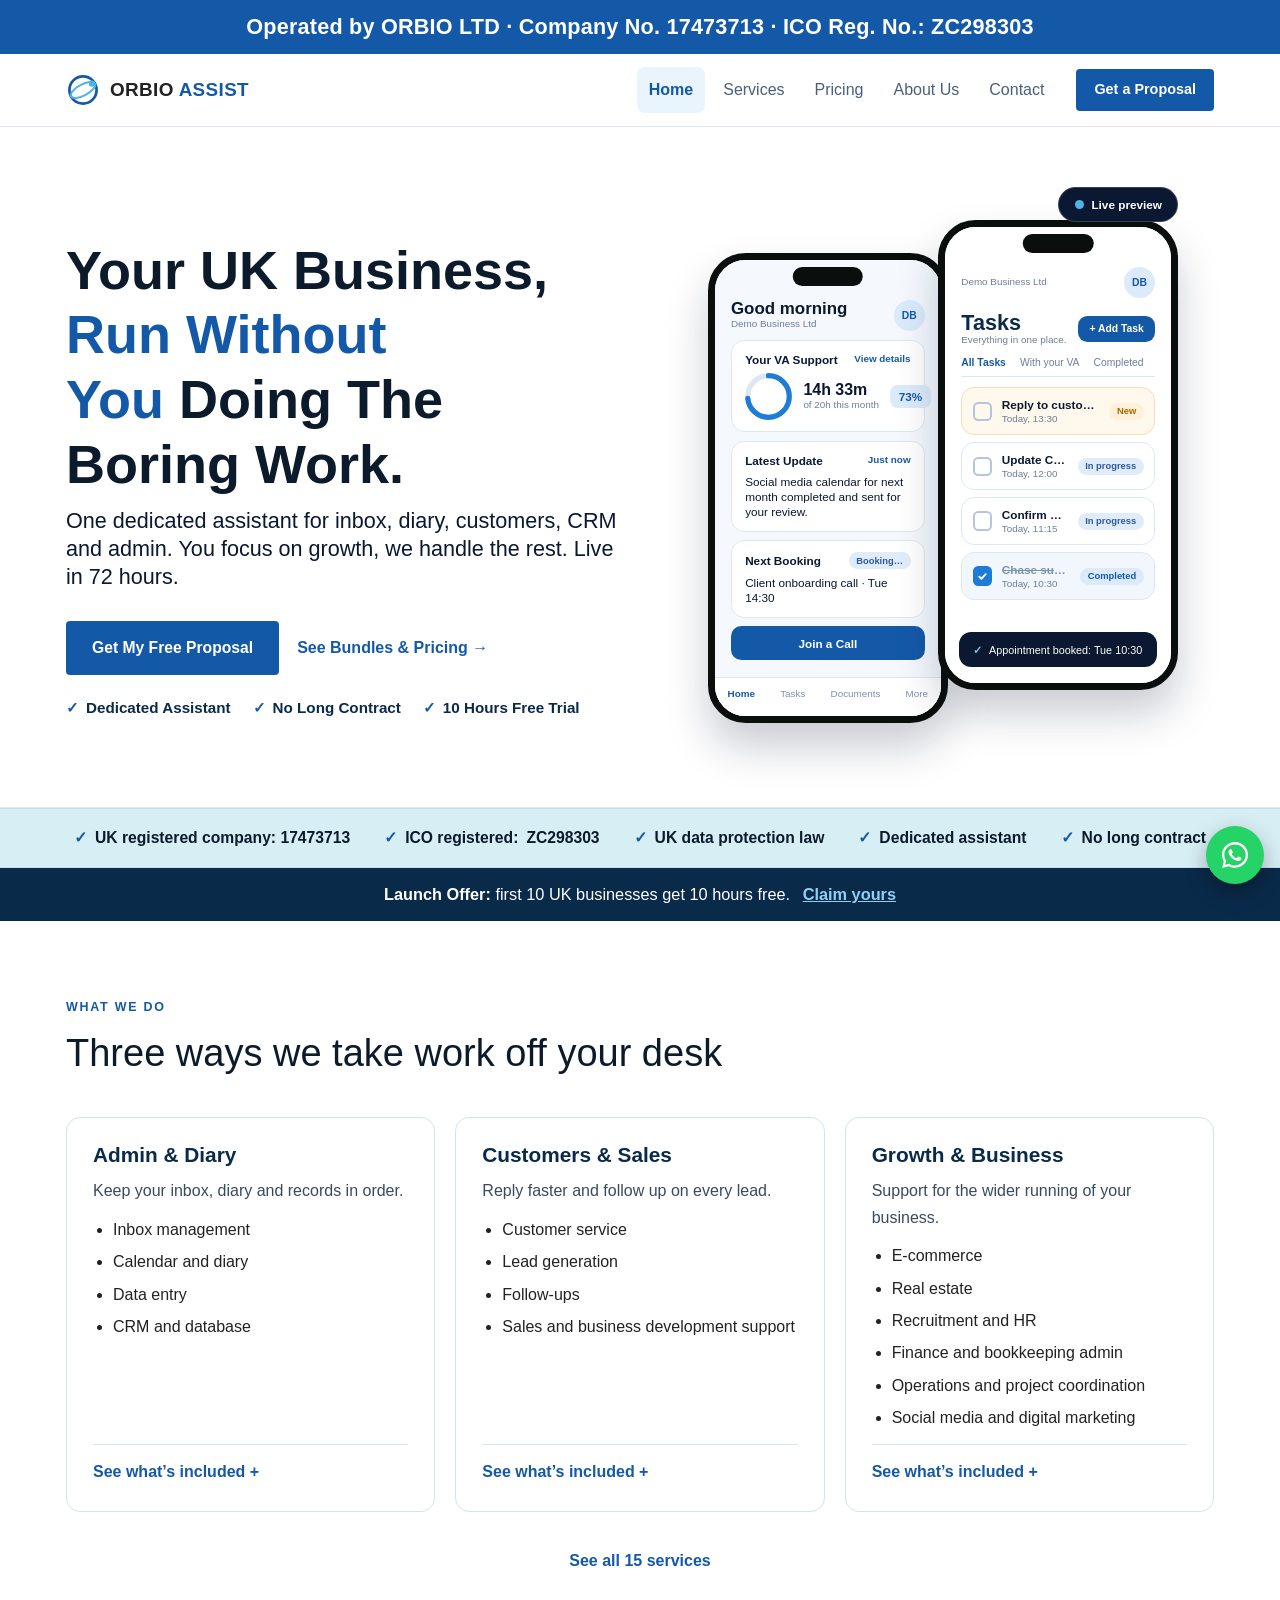
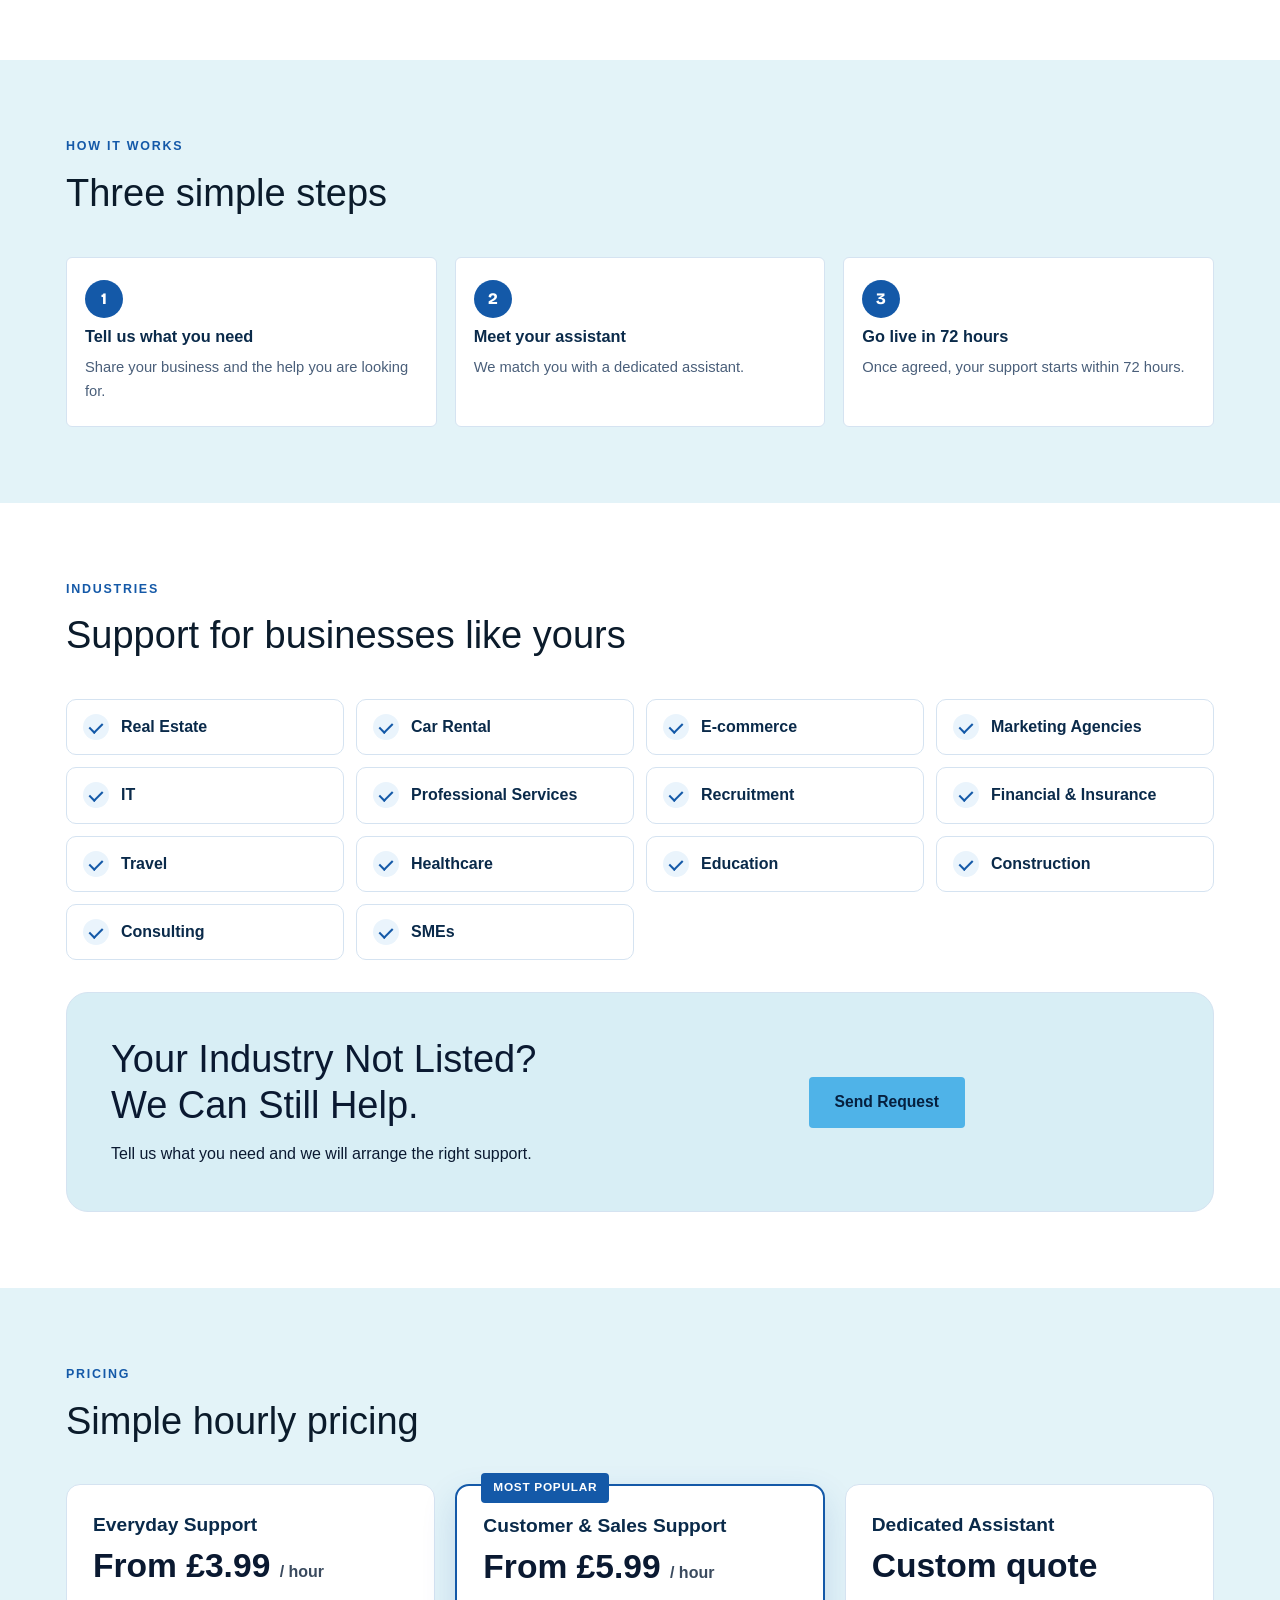
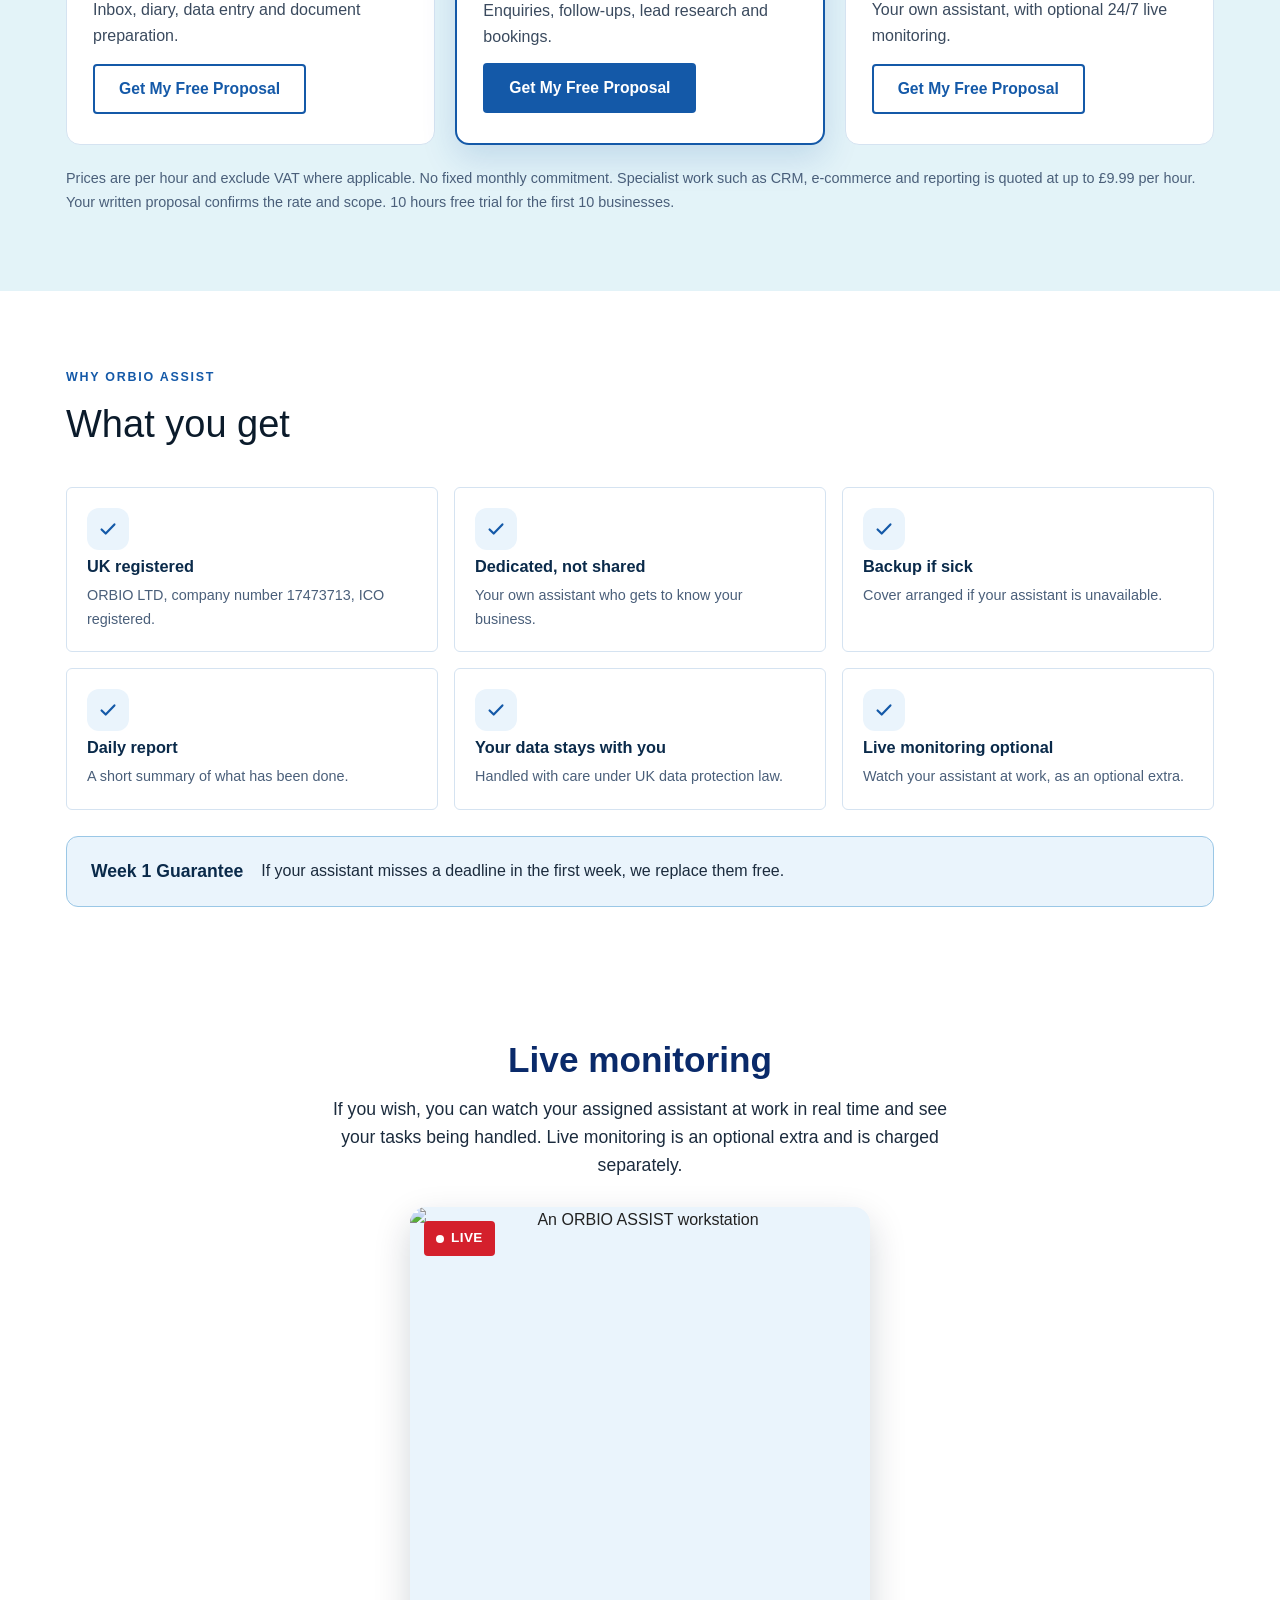
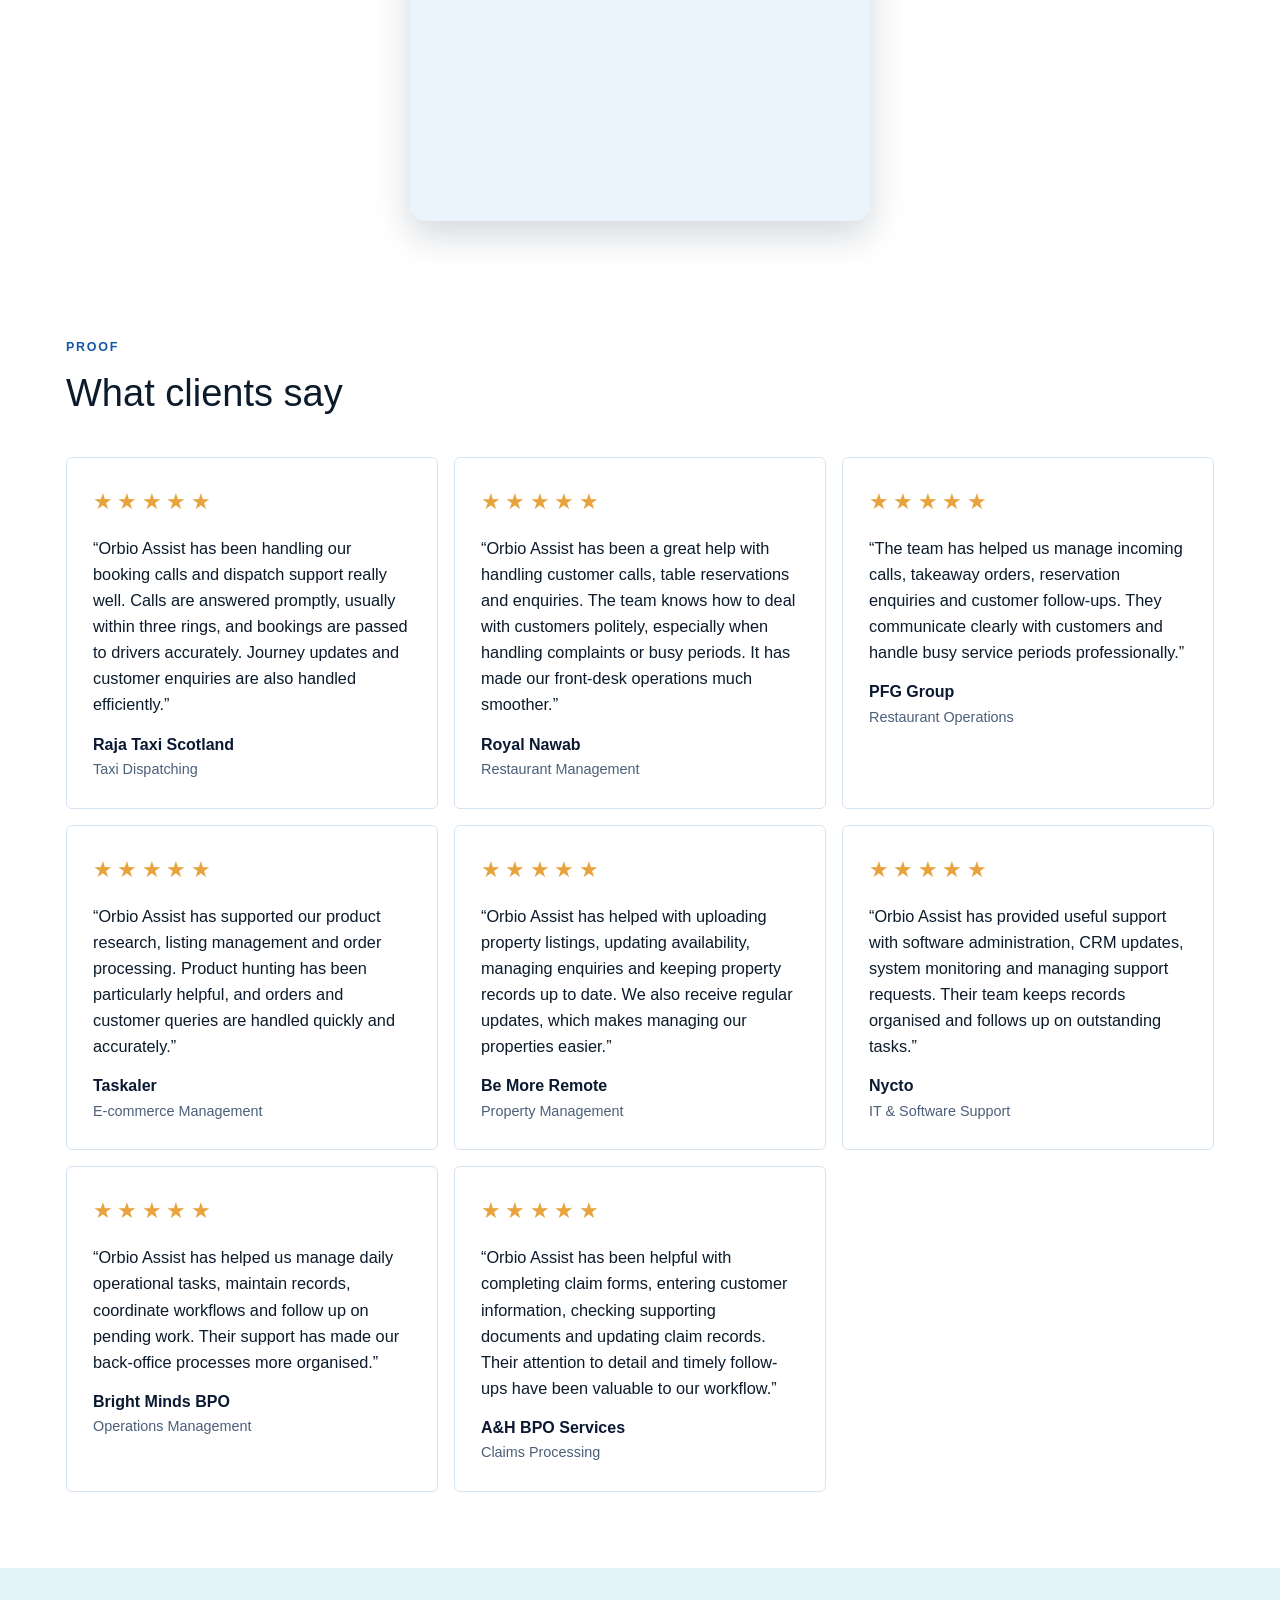
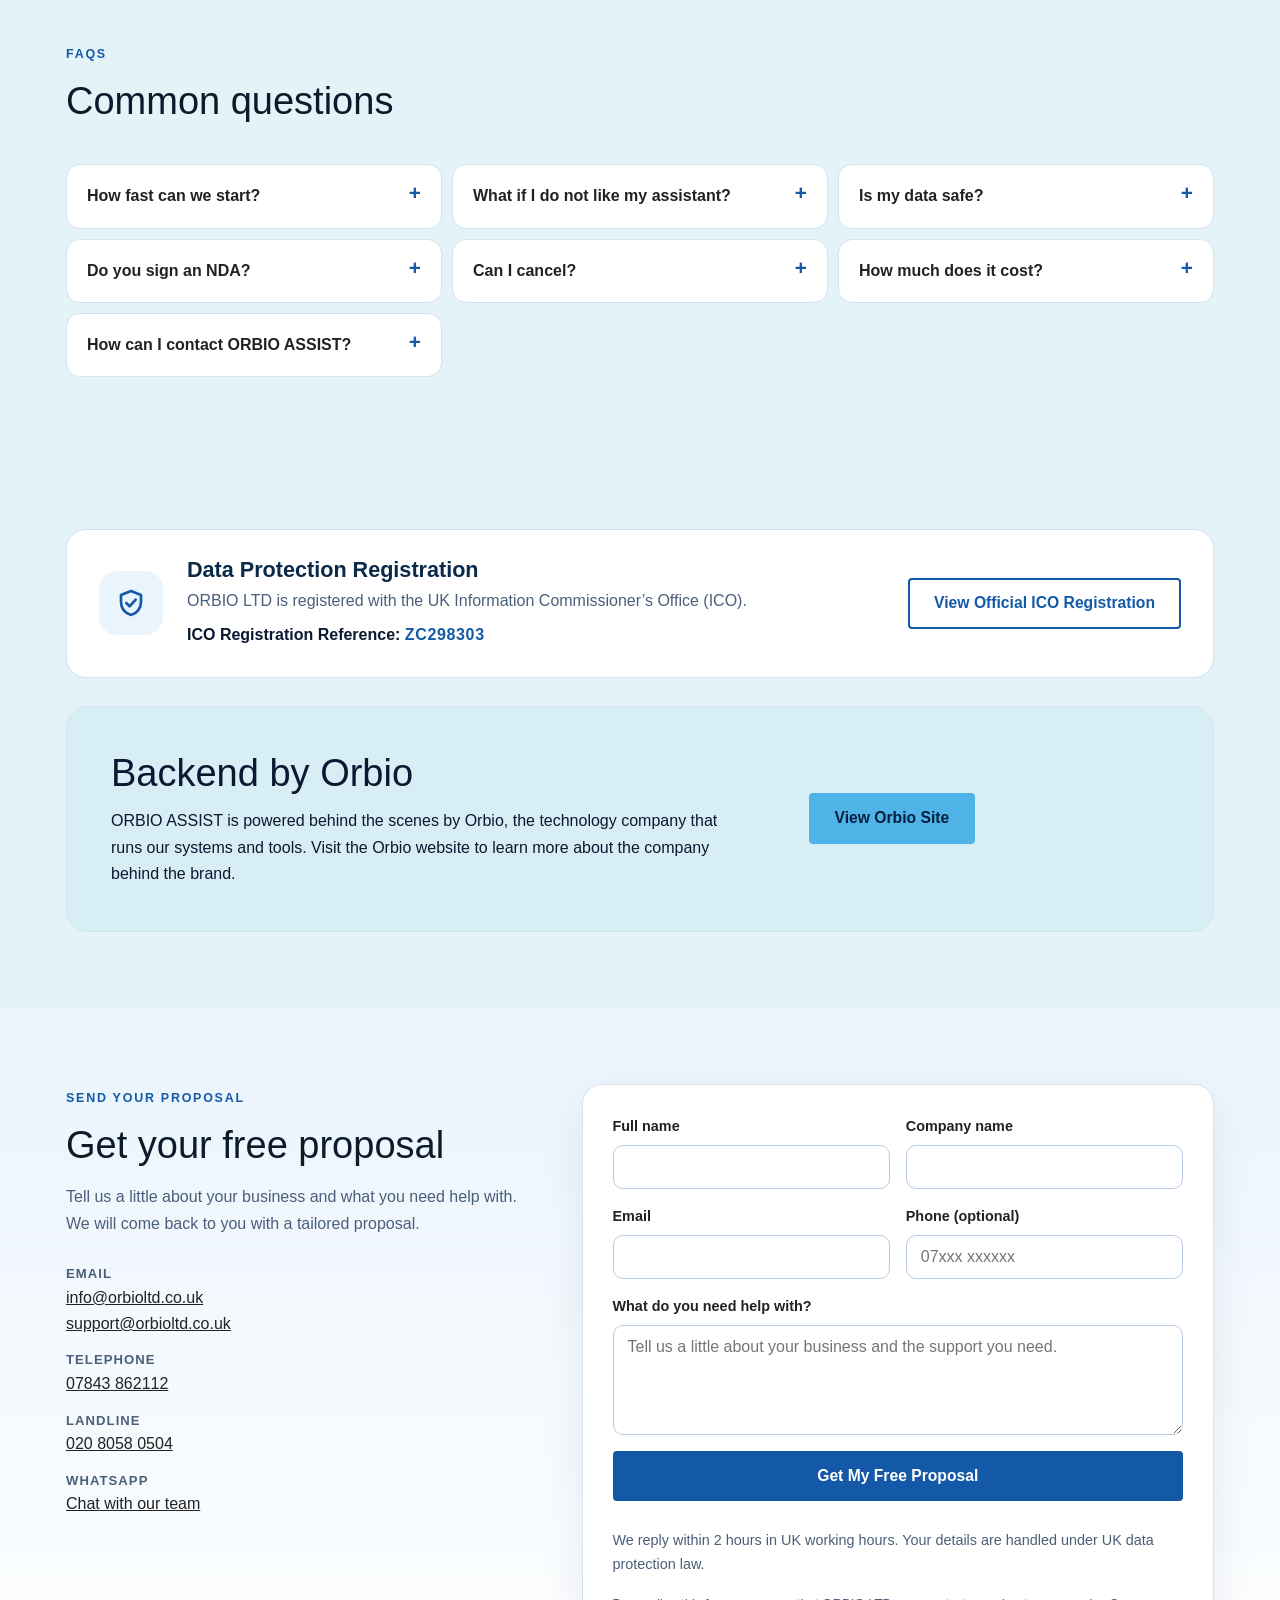
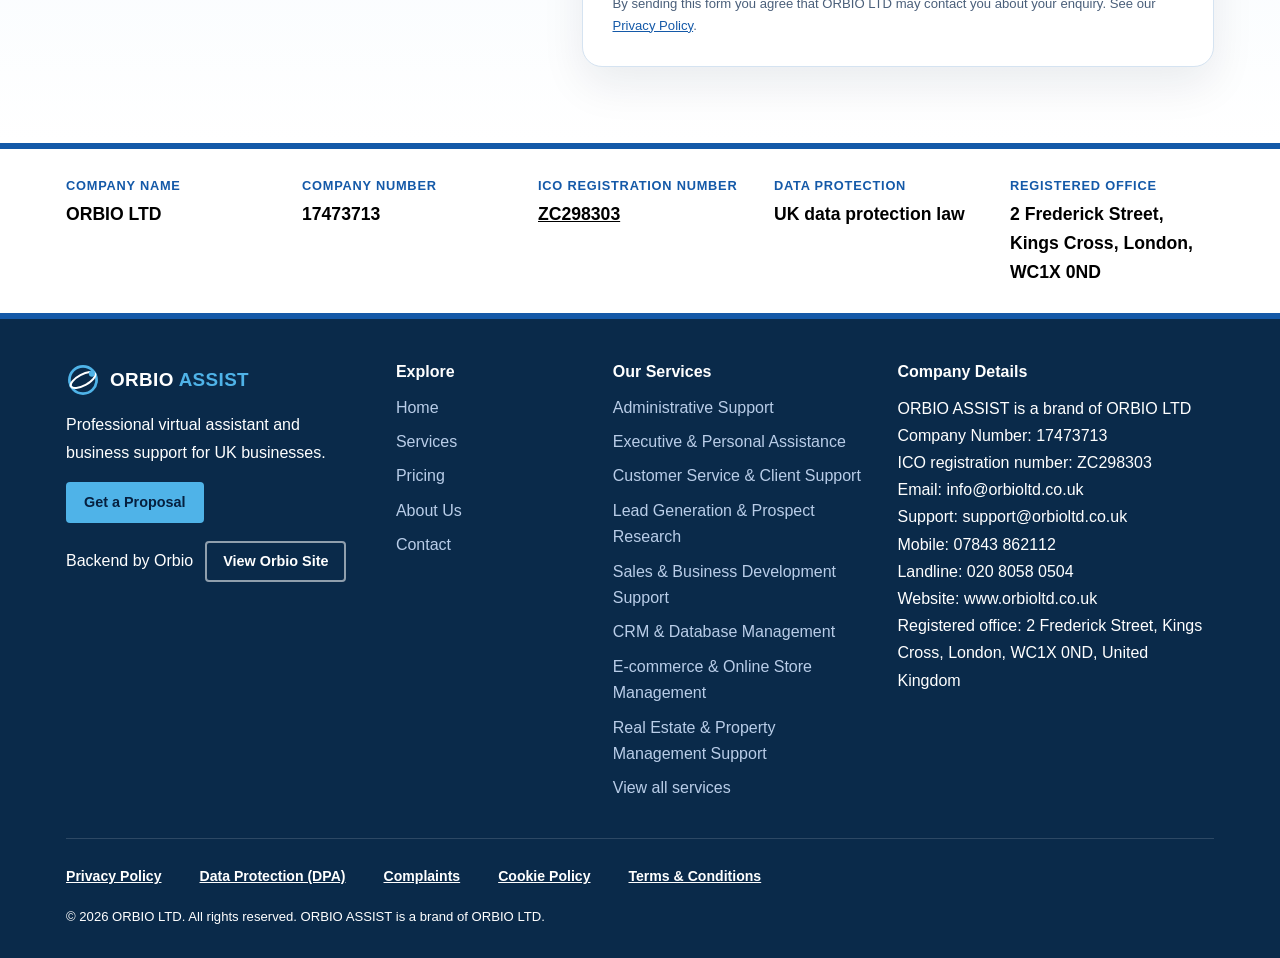
==== commit 218547c4: "Add files via upload" ====
--- a/index.html
+++ b/index.html
@@ -1,240 +1,1152 @@
-<!DOCTYPE html>
+<!doctype html>
 <html lang="en-GB">
 <head>
 <meta charset="utf-8">
-<meta name="viewport" content="width=device-width, initial-scale=1">
-<title>Orbio Desk | 24/7 Dispatch &amp; Call Handling for UK Private Hire &amp; Executive Fleets</title>
-<meta name="description" content="Premium 24/7 dispatch, call answering &amp; live controller support for UK executive, chauffeur &amp; private hire firms. We work on your iCabbi / Autocab. UK Registered, ICO Registered, GDPR Compliant. 2-Day Free Trial.">
-<meta name="theme-color" content="#154a9a">
-<link rel="canonical" href="https://abdullahrehan849.github.io/orbio-desk/">
-<meta property="og:type" content="website"><meta property="og:site_name" content="Orbio Desk"><meta property="og:title" content="Orbio Desk | 24/7 Dispatch &amp; Call Handling for UK Private Hire &amp; Executive Fleets"><meta property="og:description" content="Premium 24/7 dispatch, call answering and live controller support for UK executive, chauffeur and private hire firms. UK registered, ICO registered, GDPR compliant. 2-Day Free Trial."><meta property="og:url" content="https://abdullahrehan849.github.io/orbio-desk/"><meta property="og:image" content="https://abdullahrehan849.github.io/orbio-desk/assets/img/monitoring.jpg"><meta name="twitter:card" content="summary_large_image">
-<link rel="icon" href="assets/img/favicon.svg" type="image/svg+xml">
+<meta name="viewport" content="width=device-width,initial-scale=1">
+<title>Orbio Assist | Virtual Assistant &amp; Business Support for UK Businesses</title>
+<meta name="description" content="Dedicated virtual assistant for UK businesses - inbox, diary, customers, CRM, admin. UK registered, ICO registered. 10 hours free trial.">
+<meta name="theme-color" content="#0a1931">
+<meta property="og:type" content="website">
+<meta property="og:title" content="Orbio Assist | Virtual Assistant &amp; Business Support for UK Businesses">
+<meta property="og:description" content="Professional, flexible virtual assistant and business support services for UK businesses. Request a tailored proposal.">
+<link rel="icon" type="image/svg+xml" href="favicon.svg">
 <link rel="manifest" href="site.webmanifest">
-<link rel="preconnect" href="https://fonts.googleapis.com"><link rel="preconnect" href="https://fonts.gstatic.com" crossorigin>
-<link href="https://fonts.googleapis.com/css2?family=Plus+Jakarta+Sans:wght@400;500;700;800&display=swap" rel="stylesheet">
-<link rel="stylesheet" href="assets/css/style.css">
-<script type="application/ld+json">{"@context":"https://schema.org","@type":"ProfessionalService","name":"Orbio Desk","legalName":"Orbio Ltd","url":"https://abdullahrehan849.github.io/orbio-desk/","description":"24/7 dispatch, call handling and customer experience for UK executive, chauffeur, airport transfer and private hire firms.","identifier":"Company No. 17473713","telephone":"+442080580504","email":"info@orbioltd.co.uk","address":{"@type":"PostalAddress","streetAddress":"2 Frederick Street, Kings Cross","addressLocality":"London","postalCode":"WC1X 0ND","addressCountry":"GB"},"areaServed":["London","Manchester","Birmingham","Wakefield","Leeds","Bradford"],"openingHours":"Mo-Su 00:00-23:59"}</script>
+<script type="application/ld+json">{"@context":"https://schema.org","@type":"ProfessionalService","name":"ORBIO ASSIST","legalName":"ORBIO LTD","description":"Dedicated virtual assistant and business support for UK businesses.","email":"info@orbioltd.co.uk","telephone":"+442080580504","address":{"@type":"PostalAddress","streetAddress":"2 Frederick Street, Kings Cross","addressLocality":"London","postalCode":"WC1X 0ND","addressCountry":"GB"},"areaServed":"GB","priceRange":"From £3.99 per hour"}</script>
+<link rel="preconnect" href="https://fonts.googleapis.com">
+<link rel="preconnect" href="https://fonts.gstatic.com" crossorigin>
+<link rel="stylesheet" href="https://fonts.googleapis.com/css2?family=Bricolage+Grotesque:opsz,wght@12..96,500;12..96,700;12..96,800&family=DM+Sans:wght@400;500;700&display=swap">
+<style>
+/* Layout: sticky white nav, deep-green hero with drifting blurred glow and two live phone mock-ups, mint/white sections, hash-routed pages, one shared proposal form at the end of every page */
+:root{
+  --ink:#0a1931; --ink-2:#4a5f7a; --green:#1459a8; --green-d:#0e4585; --leaf:#4fb3e8; --mint:#eaf4fc; --line:#d5e3f1; --white:#FFFFFF; --amber:#E8A33D;
+  --f-d:'Bricolage Grotesque',Georgia,'Times New Roman',serif; --f-b:'DM Sans',system-ui,-apple-system,'Segoe UI',Roboto,sans-serif;
+  color-scheme:light;
+}
+*{box-sizing:border-box}
+html{scroll-behavior:smooth}
+[hidden]{display:none!important}
+body{margin:0;background:var(--white);color:var(--ink);font:400 16px/1.65 var(--f-b);-webkit-font-smoothing:antialiased}
+body::before{content:"";position:fixed;inset:0 0 auto;height:env(safe-area-inset-top,0px);z-index:40;background:var(--white)}
+h1,h2,h3,h4{font-family:var(--f-d);line-height:1.08;margin:0;letter-spacing:-.02em;text-wrap:balance}
+p{margin:0}
+a{color:inherit}
+:focus-visible{outline:3px solid var(--leaf);outline-offset:2px}
+.wrap{max-width:1180px;margin:0 auto;padding-left:max(16px,env(safe-area-inset-left,0px));padding-right:max(16px,env(safe-area-inset-right,0px))}
+section{padding-block:76px}
+.alt{background:var(--mint)}
+.kicker{font-size:.78rem;font-weight:700;letter-spacing:.14em;text-transform:uppercase;color:var(--green)}
+.sec-head{display:grid;gap:14px;max-width:720px;margin-bottom:40px}
+.sec-head h2{font-size:clamp(1.9rem,3.8vw,2.9rem);font-weight:800}
+.sec-head p{color:var(--ink-2);font-size:1.05rem}
+.center{margin-inline:auto;text-align:center}
+
+.btn{display:inline-flex;align-items:center;justify-content:center;gap:8px;padding:14px 24px;border-radius:10px;border:2px solid transparent;background:transparent;font:700 .98rem/1.2 var(--f-b);cursor:pointer;text-decoration:none;transition:transform .15s,background .2s,color .2s,border-color .2s}
+.btn:hover{transform:translateY(-2px)}
+.btn-primary{background:var(--green);color:#fff}
+.btn-primary:hover{background:var(--green-d)}
+.btn-leaf{background:var(--leaf);color:#06203f}
+.btn-leaf:hover{background:#7cc8f0}
+.btn-ghost{border-color:rgba(255,255,255,.55);color:#fff}
+.btn-ghost:hover{background:rgba(255,255,255,.12)}
+.btn-line{border-color:var(--green);color:var(--green);background:transparent}
+.btn-line:hover{background:var(--green);color:#fff}
+.btn-sm{padding:10px 16px;font-size:.9rem}
+
+/* top bar */
+.topbar{background:#061225;color:#9db9db;font-size:.82rem}
+.topbar .wrap{display:flex;justify-content:space-between;align-items:center;gap:16px;min-height:38px;padding-block:6px}
+.topbar b{color:#fff;font-weight:700}
+.topbar a{text-decoration:none;color:#d6e6f8}
+.topbar a:hover{color:#fff;text-decoration:underline}
+.tb-r{display:flex;gap:20px}
+@media(max-width:700px){.tb-r{display:none}.topbar{font-size:.76rem}.topbar .wrap{justify-content:center;text-align:center}}
+
+/* header */
+.site-head{position:sticky;top:env(safe-area-inset-top,0px);z-index:30;background:var(--white);border-bottom:1px solid var(--line)}
+.bar{display:flex;align-items:center;gap:20px;height:72px}
+.logo{display:flex;align-items:center;gap:10px;text-decoration:none;font:800 1.18rem/1 var(--f-d);letter-spacing:.02em;white-space:nowrap}
+.logo b{color:var(--green);font-weight:800}
+.logo svg{flex:none}
+#nav{display:flex;gap:6px;margin-left:auto}
+#nav a{padding:10px 12px;border-radius:8px;text-decoration:none;font-weight:500;color:var(--ink-2)}
+#nav a:hover{background:var(--mint);color:var(--ink)}
+#nav a.on{color:var(--green);font-weight:700;background:var(--mint)}
+.burger{display:none;margin-left:auto;width:44px;height:44px;border-radius:10px;border:1px solid var(--line);background:var(--white);cursor:pointer}
+@media(max-width:1100px){
+  .burger{display:grid;place-items:center}
+  .head-cta{display:none}
+  #nav{display:none;position:absolute;left:0;right:0;top:72px;background:var(--white);border-bottom:1px solid var(--line);flex-direction:column;padding:10px max(16px,env(safe-area-inset-left,0px)) 16px;margin:0}
+  #nav.open{display:flex}
+  #nav a{padding:14px 12px}
+}
+
+/* hero */
+.hero{position:relative;overflow:hidden;background:#0a1931;color:#fff;padding-block:68px 72px}
+.blob{position:absolute;border-radius:50%;filter:blur(70px);animation:drift 18s ease-in-out infinite alternate;pointer-events:none}
+.b1{width:440px;height:440px;background:#2e7dd1;opacity:.55;top:-140px;left:-100px}
+.b2{width:380px;height:380px;background:#1459a8;opacity:.7;bottom:-160px;right:22%;animation-delay:-6s}
+.b3{width:320px;height:320px;background:#87ceeb;opacity:.22;top:28%;right:-90px;animation-delay:-11s}
+@keyframes drift{to{transform:translate(70px,45px) scale(1.18)}}
+.hero-video{position:absolute;inset:0;width:100%;height:100%;object-fit:cover;opacity:.4;filter:blur(3px)}
+.hero::after{content:"";position:absolute;inset:0;background:linear-gradient(95deg,rgba(10,25,49,.88) 0%,rgba(10,25,49,.5) 60%,rgba(10,25,49,.3) 100%);pointer-events:none}
+.hero .wrap{position:relative;z-index:1}
+.hero-grid{display:grid;grid-template-columns:1.02fr .98fr;gap:40px;align-items:center}
+.hero-grid>*{min-width:0}
+.eyebrow{display:inline-flex;align-items:center;gap:10px;padding:8px 16px;border:1px solid rgba(255,255,255,.28);border-radius:99px;font-size:.74rem;font-weight:700;letter-spacing:.14em;text-transform:uppercase;color:#d6e9fa}
+.dot{width:9px;height:9px;border-radius:50%;background:var(--leaf);box-shadow:0 0 0 0 rgba(79,179,232,.7);animation:pulse 2s infinite}
+@keyframes pulse{70%{box-shadow:0 0 0 10px rgba(79,179,232,0)}100%{box-shadow:0 0 0 0 rgba(79,179,232,0)}}
+.hero h1{font-size:clamp(2.5rem,5.6vw,4.3rem);font-weight:800;margin:22px 0 20px}
+.hero h1 em{font-style:normal;color:var(--leaf);display:block}
+.hero p.lead{font-size:1.12rem;color:#cbddf2;max-width:540px}
+.cta-row{display:flex;flex-wrap:wrap;gap:12px;margin-top:30px}
+.hero-note{margin-top:22px;font-size:.85rem;color:#9db9db}
+
+/* phones: every size uses cqw so the mock-up scales as one object */
+.phones{position:relative;container-type:inline-size;width:min(100%,470px);aspect-ratio:1/1.2;margin-inline:auto}
+.phone{position:absolute;width:51cqw;height:100cqw;background:#fff;color:#0a1931;border:1.6cqw solid #0a0f0d;border-radius:8cqw;overflow:hidden;box-shadow:0 5cqw 9cqw rgba(0,0,0,.45)}
+.pa{left:0;top:14cqw}
+.pb{right:0;top:7cqw;z-index:2}
+.notch{position:absolute;top:1.6cqw;left:50%;transform:translateX(-50%);width:15cqw;height:4cqw;border-radius:4cqw;background:#0a0f0d;z-index:3}
+.ph-in{position:absolute;inset:0;padding:7cqw 3.4cqw 0;display:flex;flex-direction:column;gap:1.8cqw;font-size:2.5cqw;line-height:1.3;background:#f5f9fe}
+.ph-in small{font-size:2.1cqw;color:#6c7f99;display:block}
+.ph-in b{font-weight:700}
+.ph-hello{display:flex;justify-content:space-between;align-items:center;padding-top:1.5cqw}
+.ph-hello b{font:800 3.6cqw/1.1 var(--f-d)}
+.av{width:6.6cqw;height:6.6cqw;border-radius:50%;background:#dcebfb;color:#1459a8;display:grid;place-items:center;font-size:2.2cqw;font-weight:700;flex:none}
+.card{background:#fff;border:1px solid #dce7f4;border-radius:2.8cqw;padding:2.4cqw 2.8cqw}
+.c-head{display:flex;justify-content:space-between;align-items:center;gap:1cqw;margin-bottom:1.2cqw}
+.c-head small{color:#1459a8;font-weight:700}
+.ring-row{display:flex;align-items:center;gap:2.4cqw}
+.ring{width:10cqw;height:10cqw;transform:rotate(-90deg);flex:none}
+.r-bg,.r-fg{fill:none;stroke-width:4;transition:stroke-dasharray .6s}
+.r-bg{stroke:#dce7f4}
+.r-fg{stroke:#1e7bd6;stroke-linecap:round}
+.ring-row b{font:800 3.4cqw/1.1 var(--f-d);white-space:nowrap}
+.ring-row small{white-space:nowrap}
+.pct{margin-left:auto;background:#dcebfb;color:#1459a8;font-weight:700;padding:.8cqw 1.8cqw;border-radius:1.6cqw}
+.card p{transition:opacity .3s}
+.fade{opacity:0}
+.pill{display:inline-block;font-size:2cqw;font-weight:700;padding:.5cqw 1.6cqw;border-radius:99px;white-space:nowrap;transition:background .3s,color .3s}
+.pill.new{background:#fff0d9;color:#A96300}
+.pill.prog{background:#E1ECFA;color:#2B5AA0}
+.pill.done{background:#dcebfb;color:#1459a8}
+.btn-o{padding:2cqw;text-align:center;border-radius:2.2cqw;font-weight:700;background:#1459a8;color:#fff}
+.btn-o.o{background:#fff;color:#1459a8;border:1px solid #1459a8}
+.tabbar{margin-top:auto;display:flex;justify-content:space-around;padding:2.2cqw 0 3.2cqw;border-top:1px solid #dce7f4;background:#fff;margin-inline:-3.4cqw;color:#7f92ac;font-size:2.1cqw}
+.tabbar .on{color:#1459a8;font-weight:700}
+.pb .ph-in{background:#fff}
+.t-head{display:flex;justify-content:space-between;align-items:center;margin-top:1cqw}
+.t-head h3{font-size:4.6cqw;font-weight:800}
+.add{background:#1459a8;color:#fff;font-weight:700;padding:1.4cqw 2.4cqw;border-radius:2cqw;font-size:2.2cqw}
+.tabs{display:flex;gap:3cqw;border-bottom:1px solid #dce7f4;font-size:2.2cqw;color:#6c7f99;padding-bottom:1.4cqw}
+.tabs .on{color:#1459a8;font-weight:700}
+#taskList{display:flex;flex-direction:column;gap:1.5cqw;margin-top:.5cqw}
+.t-row{display:flex;align-items:center;gap:2cqw;padding:1.9cqw 2.2cqw;border:1px solid #dce7f4;border-radius:2.8cqw;background:#fff;transition:background .3s,opacity .4s,transform .4s}
+.t-row.enter{animation:rowin .5s ease}
+.t-row.out{opacity:0;transform:translateX(6cqw)}
+.t-row.is-new{background:#FFF8EC;border-color:#F6DDB4}
+.t-row.is-done{background:#f2f7fd}
+@keyframes rowin{from{opacity:0;transform:translateY(-4cqw)}}
+.chk{width:4.2cqw;height:4.2cqw;border-radius:1.1cqw;border:.5cqw solid #b3c6de;flex:none;display:grid;place-items:center;transition:background .25s,border-color .25s}
+.chk svg{width:70%;height:70%;opacity:0;transform:scale(.3);transition:opacity .25s,transform .3s cubic-bezier(.3,1.6,.5,1)}
+.is-done .chk{background:#1e7bd6;border-color:#1e7bd6}
+.is-done .chk svg{opacity:1;transform:none}
+.t-main{flex:1;min-width:0}
+.t-title{display:block;white-space:nowrap;overflow:hidden;text-overflow:ellipsis;transition:color .3s}
+.is-done .t-title{text-decoration:line-through;color:#7f92ac}
+.toast{position:absolute;left:3cqw;right:3cqw;bottom:3.4cqw;background:#0a1931;color:#fff;padding:2.2cqw 2.8cqw;border-radius:2.6cqw;font-size:2.3cqw;display:flex;gap:1.6cqw;align-items:center;transition:opacity .3s,transform .3s}
+.toast.fade{opacity:0;transform:translateY(2cqw)}
+.toast i{font-style:normal;color:#7cc8f0;font-weight:700}
+.live{position:absolute;right:0;top:0;z-index:3;background:#0a1931;color:#fff;border:1px solid rgba(255,255,255,.18);padding:1.5cqw 3.2cqw;border-radius:99px;font-size:2.5cqw;font-weight:700;display:flex;gap:1.6cqw;align-items:center}
+.live .dot{width:2cqw;height:2cqw}
+.illus{position:absolute;left:0;bottom:0;font-size:2.4cqw;color:#9db9db}
+@media(max-width:900px){.hero-grid{grid-template-columns:1fr}.phones{margin-top:18px}}
+
+/* trust strip */
+.strip{background:var(--white);border-bottom:1px solid var(--line);padding-block:0}
+.strip .wrap{display:grid;grid-template-columns:repeat(4,1fr)}
+.strip .it{padding:24px 20px;border-right:1px solid var(--line);display:grid;gap:2px;min-width:0}
+.strip .it:last-child{border-right:0}
+.strip b{font:800 1.05rem/1.25 var(--f-d)}
+.strip span{color:var(--ink-2);font-size:.9rem}
+@media(max-width:780px){.strip .wrap{grid-template-columns:1fr 1fr}.strip .it:nth-child(2){border-right:0}.strip .it:nth-child(-n+2){border-bottom:1px solid var(--line)}}
+
+/* split blocks */
+.split{display:grid;grid-template-columns:1fr 1fr;gap:56px;align-items:center}
+.split>*{min-width:0}
+@media(max-width:860px){.split{grid-template-columns:1fr;gap:32px}}
+.ticks{list-style:none;margin:22px 0 0;padding:0;display:grid;gap:12px}
+.ticks li{display:flex;gap:12px;align-items:flex-start}
+.ticks li::before{content:"";flex:none;width:22px;height:22px;margin-top:2px;border-radius:50%;background:var(--green) url("data:image/svg+xml,%3Csvg xmlns='http://www.w3.org/2000/svg' viewBox='0 0 24 24' fill='none' stroke='white' stroke-width='3.4' stroke-linecap='round' stroke-linejoin='round'%3E%3Cpath d='M6 12.5l4 4 8-9'/%3E%3C/svg%3E") center/70% no-repeat}
+.panel{border-radius:20px;background:linear-gradient(150deg,#1459a8,#0a2a57);color:#fff;padding:34px;display:grid;gap:18px;position:relative;overflow:hidden}
+.panel::after{content:"";position:absolute;width:260px;height:260px;border-radius:50%;background:var(--leaf);opacity:.18;filter:blur(40px);right:-60px;bottom:-60px}
+.panel h3{font-size:1.5rem}
+.panel p{color:#c7dbf2}
+.stack{display:grid;gap:10px;position:relative;z-index:1}
+.stack div{display:flex;justify-content:space-between;gap:12px;padding:12px 16px;border-radius:10px;background:rgba(255,255,255,.1);font-weight:500}
+.stack span{color:var(--leaf);font-weight:700}
+
+/* chips */
+.chips{display:flex;flex-wrap:wrap;gap:10px}
+.chip{display:inline-flex;gap:10px;align-items:center;padding:11px 16px;border-radius:99px;background:var(--white);border:1px solid var(--line);text-decoration:none;font-weight:500;transition:border-color .2s,transform .15s}
+a.chip:hover{border-color:var(--green);transform:translateY(-2px)}
+.chip i{font:700 .72rem/1 var(--f-b);font-style:normal;color:var(--green);letter-spacing:.06em}
+.chips.plain .chip{cursor:default}
+
+/* CTA band */
+.band{background:linear-gradient(120deg,#0e4585,#1459a8);color:#fff;border-radius:22px;padding:44px;display:grid;grid-template-columns:1.3fr .7fr;gap:28px;align-items:center;position:relative;overflow:hidden}
+.band>*{min-width:0}
+.band h2{font-size:clamp(1.6rem,3vw,2.3rem);font-weight:800;margin-bottom:12px}
+.band p{color:#cbddf2;max-width:620px}
+.band .btn{justify-self:start}
+@media(max-width:780px){.band{grid-template-columns:1fr;padding:30px 22px}}
+
+/* steps */
+.steps{display:grid;grid-template-columns:repeat(5,1fr);gap:18px;counter-reset:s;position:relative}
+.step{background:var(--white);border:1px solid var(--line);border-radius:16px;padding:22px 18px;display:grid;gap:10px;align-content:start;min-width:0}
+.step::before{counter-increment:s;content:counter(s);width:38px;height:38px;border-radius:50%;background:var(--green);color:#fff;display:grid;place-items:center;font:800 1rem var(--f-d)}
+.step h3{font-size:1.02rem;letter-spacing:0}
+.step p{color:var(--ink-2);font-size:.92rem}
+@media(max-width:1000px){.steps{grid-template-columns:1fr 1fr}}
+@media(max-width:560px){.steps{grid-template-columns:1fr}}
+
+/* arrangement cards */
+.arr{display:grid;grid-template-columns:repeat(3,1fr);gap:16px}
+.arr div{padding:20px 22px;border:1px solid var(--line);border-radius:14px;background:var(--white);display:grid;gap:4px}
+.arr b{font:700 1.05rem var(--f-d)}
+.arr span{color:var(--ink-2);font-size:.93rem}
+@media(max-width:860px){.arr{grid-template-columns:1fr 1fr}}
+@media(max-width:520px){.arr{grid-template-columns:1fr}}
+
+/* page hero */
+.page-hero{position:relative;overflow:hidden;background:#0a1931;color:#fff;padding-block:64px 60px}
+.page-hero .wrap{position:relative;z-index:1;display:grid;gap:16px;max-width:1180px}
+.page-hero h1{font-size:clamp(2.1rem,4.6vw,3.4rem);font-weight:800;max-width:820px}
+.page-hero p{color:#cbddf2;max-width:680px;font-size:1.08rem}
+.page-hero .blob{opacity:.45}
+
+/* service name cards */
+.svc-grid{display:grid;grid-template-columns:repeat(3,1fr);gap:16px}
+@media(max-width:980px){.svc-grid{grid-template-columns:1fr 1fr}}
+@media(max-width:560px){.svc-grid{grid-template-columns:1fr}}
+.svc-card{display:flex;align-items:center;gap:16px;text-align:left;width:100%;padding:20px 22px;border:1px solid var(--line);border-radius:16px;background:var(--white);color:var(--ink);font:700 1.04rem/1.3 var(--f-d);cursor:pointer;transition:border-color .2s,box-shadow .2s,transform .2s;min-width:0}
+.svc-card:hover{border-color:var(--green);box-shadow:0 12px 28px rgba(10,25,49,.1);transform:translateY(-3px)}
+.svc-card .num{flex:none;width:40px;height:40px;border-radius:12px;background:var(--mint);color:var(--green);display:grid;place-items:center;font:800 .85rem var(--f-b);letter-spacing:.04em}
+.svc-card .nm{flex:1;min-width:0}
+.svc-card .go{flex:none;color:var(--green);font-size:1.2rem;transition:transform .2s}
+.svc-card:hover .go{transform:translateX(4px)}
+.incl{display:grid;grid-template-columns:repeat(4,1fr);gap:16px;margin-top:8px}
+@media(max-width:900px){.incl{grid-template-columns:1fr 1fr}}
+@media(max-width:480px){.incl{grid-template-columns:1fr}}
+.incl div{padding:18px 20px;border-radius:14px;background:var(--white);border:1px solid var(--line);display:grid;gap:4px}
+.incl b{font:700 1rem var(--f-d)}
+.incl span{color:var(--ink-2);font-size:.9rem}
+.legal-line{margin-top:28px;padding:16px 20px;border:1px solid var(--line);border-radius:12px;background:var(--mint);font-size:.92rem;color:var(--ink-2);text-align:center}
+.legal-line b{color:var(--ink)}
+main{animation:pagein .4s ease}
+@keyframes pagein{from{opacity:0;transform:translateY(8px)}}
+
+/* data protection registration */
+.reg{display:grid;grid-template-columns:auto 1fr auto;gap:24px;align-items:center;padding:28px 32px;border:1px solid var(--line);border-radius:20px;background:var(--white)}
+.reg>*{min-width:0}
+.reg .shield{width:64px;height:64px;border-radius:18px;background:var(--mint);display:grid;place-items:center}
+.reg h3{font-size:1.35rem;margin-bottom:6px}
+.reg p{color:var(--ink-2)}
+.reg .ref{margin-top:8px;font-weight:700;color:var(--ink)}
+.reg .ref b{color:var(--green);letter-spacing:.04em}
+@media(max-width:820px){.reg{grid-template-columns:1fr;padding:24px 20px;gap:16px}.reg .btn{justify-self:start}}
+
+/* plans */
+.plans{display:grid;grid-template-columns:repeat(4,1fr);gap:18px;align-items:stretch}
+@media(max-width:1060px){.plans{grid-template-columns:1fr 1fr}}
+@media(max-width:560px){.plans{grid-template-columns:1fr}}
+.plan{background:var(--white);border:1px solid var(--line);border-radius:18px;padding:26px 22px;display:flex;flex-direction:column;gap:14px;min-width:0;position:relative}
+.plan.top{background:#0a1f3f;color:#fff;border-color:#0a1f3f}
+.plan.pop{border:2px solid var(--green)}
+.badge{position:absolute;top:-13px;left:22px;background:var(--leaf);color:#06203f;font-size:.72rem;font-weight:700;letter-spacing:.08em;text-transform:uppercase;padding:5px 12px;border-radius:99px}
+.plan h3{font-size:1.25rem}
+.price{font:800 2.2rem/1 var(--f-d)}
+.price small{font:500 .9rem var(--f-b);color:var(--ink-2)}
+.top .price small,.top .hrs{color:#9db9db}
+.hrs{color:var(--ink-2);font-weight:500;font-size:.92rem}
+.plan ul{margin:0;padding:0;list-style:none;display:grid;gap:9px;font-size:.93rem;flex:1}
+.plan li{display:flex;gap:9px}
+.plan li::before{content:"\2713";color:var(--green);font-weight:800}
+.top li::before{color:var(--leaf)}
+.fine{margin-top:22px;color:var(--ink-2);font-size:.9rem}
+
+/* why */
+.pillars{display:grid;grid-template-columns:repeat(5,1fr);gap:16px}
+@media(max-width:1060px){.pillars{grid-template-columns:repeat(3,1fr)}}
+@media(max-width:700px){.pillars{grid-template-columns:1fr 1fr}}
+@media(max-width:440px){.pillars{grid-template-columns:1fr}}
+.pillar{background:var(--white);border:1px solid var(--line);border-radius:16px;padding:20px;display:grid;gap:8px;align-content:start;min-width:0}
+.pillar .ic{width:42px;height:42px;border-radius:12px;background:var(--mint);display:grid;place-items:center}
+.pillar h3{font-size:1.02rem;letter-spacing:0}
+.pillar p{color:var(--ink-2);font-size:.9rem}
+.tbl{overflow-x:auto;border:1px solid var(--line);border-radius:16px;background:var(--white)}
+table{border-collapse:collapse;width:100%;min-width:680px}
+th,td{padding:16px 18px;text-align:left;vertical-align:top;border-bottom:1px solid var(--line);font-size:.94rem}
+tr:last-child td{border-bottom:0}
+th{font:700 .8rem var(--f-b);letter-spacing:.1em;text-transform:uppercase;color:var(--ink-2);background:var(--mint)}
+th.us,td.us{background:#f1f7fe;color:var(--ink)}
+th.us{color:var(--green)}
+td:first-child{font-weight:700;width:22%}
+
+/* detail cards */
+ .cols3{display:grid;grid-template-columns:repeat(3,1fr);gap:20px}
+@media(max-width:860px){.cols3{grid-template-columns:1fr}}
+.box{border:1px solid var(--line);border-radius:16px;padding:24px;background:var(--white);display:grid;gap:10px;align-content:start}
+.box h3{font-size:1.2rem}
+.box p{color:var(--ink-2);font-size:.95rem}
+
+/* faq */
+.faq{display:grid;gap:10px;max-width:860px}
+.faq details{border:1px solid var(--line);border-radius:14px;background:var(--white);padding:0 20px}
+.faq summary{padding:18px 0;font-weight:700;cursor:pointer;list-style:none;display:flex;justify-content:space-between;gap:16px}
+.faq summary::-webkit-details-marker{display:none}
+.faq summary::after{content:"+";color:var(--green);font-size:1.3rem;line-height:1}
+.faq details[open] summary::after{content:"\2212"}
+.faq p{padding-bottom:18px;color:var(--ink-2)}
+
+/* proposal */
+#proposal{background:linear-gradient(180deg,var(--mint),#fff 100%);scroll-margin-top:90px}
+.prop{display:grid;grid-template-columns:.85fr 1.15fr;gap:48px;align-items:start}
+.prop>*{min-width:0}
+@media(max-width:900px){.prop{grid-template-columns:1fr;gap:28px}}
+.prop h2{font-size:clamp(1.9rem,3.8vw,2.7rem);font-weight:800;margin:12px 0 16px}
+.prop p{color:var(--ink-2)}
+.contact-lines{margin-top:26px;display:grid;gap:12px;font-weight:500}
+.contact-lines span{color:var(--ink-2);font-size:.82rem;font-weight:700;letter-spacing:.08em;text-transform:uppercase;display:block}
+form{background:var(--white);border:1px solid var(--line);border-radius:20px;padding:30px;display:grid;gap:16px;box-shadow:0 18px 44px rgba(10,25,49,.08)}
+.row2{display:grid;grid-template-columns:1fr 1fr;gap:16px}
+@media(max-width:560px){.row2{grid-template-columns:1fr}form{padding:22px 18px}}
+label{display:grid;gap:6px;font-weight:700;font-size:.9rem;min-width:0}
+input,select,textarea{width:100%;font:400 1rem var(--f-b);color:var(--ink);background:#fff;border:1.5px solid #b9cce3;border-radius:10px;padding:12px 14px}
+input:focus,select:focus,textarea:focus{outline:none;border-color:var(--green);box-shadow:0 0 0 3px rgba(79,179,232,.25)}
+textarea{min-height:110px;resize:vertical}
+.hp{position:absolute;left:-9999px;opacity:0;height:0;width:0}
+.consent{font-size:.82rem;color:var(--ink-2);font-weight:400}
+.msg{padding:12px 14px;border-radius:10px;font-size:.92rem;font-weight:500}
+.msg.err{background:#FDECEA;color:#8A1F11}
+.msg.warn{background:#FFF4DE;color:#7A4A00}
+.thanks{background:var(--white);border:1px solid var(--line);border-radius:20px;padding:40px 30px;text-align:center;display:grid;gap:12px;justify-items:center}
+.thanks .big{width:60px;height:60px;border-radius:50%;background:var(--green);display:grid;place-items:center}
+
+/* footer */
+footer{background:#0a1931;color:#b9cde8;padding-block:56px 30px}
+.f-grid{display:grid;grid-template-columns:1.3fr .8fr 1.1fr 1.4fr;gap:36px}
+.f-grid>*{min-width:0}
+@media(max-width:1000px){.f-grid{grid-template-columns:1fr 1fr}}
+@media(max-width:560px){.f-grid{grid-template-columns:1fr;gap:28px}}
+footer h4{color:#fff;font-size:1rem;margin-bottom:14px;letter-spacing:0}
+footer a{text-decoration:none}
+footer a:hover{color:#fff;text-decoration:underline}
+footer ul{list-style:none;margin:0;padding:0;display:grid;gap:8px}
+footer .logo{color:#fff;margin-bottom:14px}
+footer .logo b{color:var(--leaf)}
+.f-small{font-size:.88rem;line-height:1.7;overflow-wrap:anywhere}
+.backend{margin-top:18px;display:flex;flex-wrap:wrap;gap:12px;align-items:center;font-weight:500;color:#fff}
+.legal-links{display:flex;flex-wrap:wrap;gap:6px 18px;margin-top:36px;padding-top:22px;border-top:1px solid rgba(255,255,255,.14);font-size:.88rem}
+.legal-links button{background:none;border:0;color:inherit;font:inherit;cursor:pointer;padding:0;text-decoration:underline}
+.copy{margin-top:14px;font-size:.82rem;color:#8fa9cf}
+
+/* whatsapp */
+.wa{position:fixed;right:max(16px,env(safe-area-inset-right,0px));bottom:max(16px,env(safe-area-inset-bottom,0px));z-index:35;display:flex;align-items:center;gap:10px;flex-direction:row-reverse}
+.wa a.fab{width:58px;height:58px;border-radius:50%;background:#25D366;display:grid;place-items:center;box-shadow:0 8px 22px rgba(0,0,0,.3);transition:transform .2s}
+.wa a.fab:hover{transform:scale(1.08)}
+.wa .tip{background:#fff;color:var(--ink);padding:10px 14px;border-radius:12px;box-shadow:0 8px 22px rgba(0,0,0,.18);font-weight:700;font-size:.9rem;opacity:0;transform:translateX(12px);transition:opacity .4s,transform .4s;pointer-events:none;max-width:60vw}
+.wa .tip.show{opacity:1;transform:none;pointer-events:auto}
+
+/* modal */
+.modal{position:fixed;inset:0;z-index:60;background:rgba(10,25,49,.7);display:grid;place-items:center;padding:20px}
+.modal .m{background:#fff;color:var(--ink);border-radius:18px;max-width:680px;width:100%;max-height:84vh;overflow:auto;padding:30px;display:grid;gap:12px}
+.modal h3{font-size:1.5rem}
+.modal h4{font-size:1rem;margin-top:8px;letter-spacing:0}
+.modal p,.modal li{color:var(--ink-2);font-size:.95rem}
+.modal ul{margin:0;padding-left:20px}
+
+/* light white + sky-blue theme */
+[id]{scroll-margin-top:96px}
+.hero{background:linear-gradient(180deg,#EAF4FC 0%,#FFFFFF 100%);color:var(--ink);padding-block:60px 56px}
+.hero::after{display:none}
+.b1{background:#BFE3F7;opacity:.6}.b2{background:#9CCBF0;opacity:.4}.b3{background:#D8EEFB;opacity:.9}
+.eyebrow{border-color:#B8D4EC;color:var(--green);background:#fff}
+.hero h1{font-size:clamp(2.4rem,5.2vw,3.9rem);margin:20px 0 10px;color:var(--ink)}
+.hero h1 .blue{color:var(--green)}
+.tagline{font:700 1.35rem/1.3 var(--f-d);color:var(--ink);margin-bottom:12px}
+.hero p.lead{color:var(--ink-2)}
+.hero-note{color:var(--ink-2)}
+.phone{box-shadow:0 5cqw 9cqw rgba(10,25,49,.22)}
+.page-hero{background:var(--mint);color:var(--ink)}
+.page-hero p{color:var(--ink-2)}
+.page-hero .kicker{color:var(--green)}
+.page-hero .blob{opacity:.35}
+.box strong{color:var(--ink);font-weight:700}
+#reviews{display:grid;grid-template-columns:repeat(3,1fr);gap:16px}
+@media(max-width:900px){#reviews{grid-template-columns:1fr 1fr}}
+@media(max-width:600px){#reviews{grid-template-columns:1fr}}
+.rev{border:1px solid var(--line);border-radius:18px;padding:28px;background:var(--white);display:grid;gap:12px;margin:0}
+.rev.empty{border-style:dashed;background:var(--mint);text-align:center;justify-items:center;color:var(--ink-2);padding:44px 28px}
+.stars{color:#B3C6DE;letter-spacing:.2em;font-size:1.4rem}
+.rev:not(.empty) .stars{color:var(--amber)}
+.rev blockquote{margin:0;font-size:1.02rem}
+.rev figcaption{display:grid;font-size:.9rem;color:var(--ink-2)}
+.rev figcaption b{color:var(--ink)}
+@media(prefers-reduced-motion:reduce){*{animation:none!important;transition:none!important}html{scroll-behavior:auto}}
+
+/* basic UK-trade theme */
+.blob{display:none!important}
+.hero,.page-hero{background:#f3f8fd!important;border-bottom:1px solid #d5e3f1}
+.band{background:#eaf4fc!important;border:1px solid #d5e3f1;box-shadow:none!important;color:#0a1931!important}
+.band h2,.band p{color:#0a1931!important}
+.alt{background:#f7fafd!important}
+.box,.rev,.svc-card,.plan,.step,.arr>div,.pillar{box-shadow:none!important;border-radius:6px!important}
+.btn{border-radius:4px!important;box-shadow:none!important}
+.kicker{background:none!important;padding:0!important;border-radius:0!important;color:#1459a8!important}
+
+/* plain UK business look */
+html body *{font-family:Arial,Helvetica,"Segoe UI",sans-serif!important}
+body,h1,h2,h3,h4,.logo,.btn,.kicker,.eyebrow{font-family:Arial,Helvetica,"Segoe UI",sans-serif!important}
+body{background:#fff!important;color:#222}
+h1,h2,h3{letter-spacing:0!important;font-weight:700!important;color:#0a2a4a}
+h1{font-size:clamp(28px,4vw,42px)!important;line-height:1.2!important}
+h2{font-size:clamp(22px,2.6vw,30px)!important}
+.hero,.page-hero{background:#fff!important;border-bottom:1px solid #e2e8ef}
+.hero h1 .blue{color:#1459a8}
+.eyebrow{display:none!important}
+.tagline{font-weight:400!important}
+.topbar{background:#1459a8!important}
+.site-head{box-shadow:none!important;border-bottom:1px solid #e2e8ef}
+.strip{background:#f3f7fb!important}
+.chip{border-radius:4px!important;background:#fff!important}
+.rev{background:#fff!important;border:1px solid #d5e3f1!important}
+.footer,footer{background:#0a2a4a!important}
+
+footer{padding-block:0 30px!important}
+.f-reg{background:#87ceeb;color:#000;padding-block:22px;border-bottom:4px solid #1459a8}
+.f-reg-in{display:grid;grid-template-columns:repeat(4,auto);gap:20px 32px;justify-content:space-between}
+.f-reg-in span{display:flex;flex-direction:column;gap:4px;min-width:0}
+.f-reg-in small{font-size:.72rem;text-transform:uppercase;letter-spacing:.06em;color:#0a2a4a;font-weight:700}
+.f-reg-in b{font-size:1.05rem;color:#000}
+.f-reg-in a,.f-reg-in a:hover{color:#000;text-decoration:underline}
+@media(max-width:900px){.f-reg-in{grid-template-columns:1fr 1fr}}
+@media(max-width:560px){.f-reg-in{grid-template-columns:1fr}}
+
+footer .f-reg{background:#ffffff!important;border-top:6px solid #1459a8!important;border-bottom:6px solid #1459a8!important;padding-block:26px!important}
+footer .f-reg-in small{color:#1459a8!important;font-size:.8rem!important;font-weight:800!important}
+footer .f-reg-in b,footer .f-reg-in b a,footer .f-reg-in b a span{color:#000000!important;font-size:1.3rem!important;font-weight:800!important;opacity:1!important}
+footer .f-small,footer .f-small a{color:#ffffff!important;font-size:1rem!important}
+footer .copy,footer .legal-links button{color:#ffffff!important}
+
+.topbar,.topbar .wrap{background:#87ceeb!important}
+.topbar{border-bottom:3px solid #1459a8;font-size:.95rem!important}
+.topbar,.topbar span,.topbar a,.topbar b,.topbar .ico{color:#000!important;opacity:1!important}
+.topbar b{font-weight:800!important}
+.topbar a{font-weight:600}
+
+.topbar,.topbar .wrap{background:#1459a8!important}
+.topbar{border-bottom:0!important;font-size:1.05rem!important}
+.topbar,.topbar span,.topbar a,.topbar b,.topbar .ico{color:#fff!important;opacity:1!important;font-weight:800!important;letter-spacing:.01em}
+.topbar .wrap{min-height:46px!important}
+@media(max-width:700px){.topbar{font-size:.9rem!important}}
+
+.topbar{font-size:1.15rem!important}
+.topbar .op{color:#000!important;font-weight:900!important}
+@media(max-width:700px){.topbar{font-size:.95rem!important}}
+
+.topbar{font-size:1.05rem!important}
+.topbar .wrap>span{white-space:nowrap}
+.topbar .tb-r{gap:18px!important}
+@media(max-width:1100px){.topbar{font-size:.95rem!important}.topbar .tb-r{display:none!important}}
+@media(max-width:700px){.topbar{font-size:.85rem!important}.topbar .wrap>span{white-space:normal}}
+
+html body .topbar,html body .topbar *{font-family:"Arial Black","Segoe UI Black",Arial,Helvetica,sans-serif!important;font-weight:900!important;color:#fff!important}
+.topbar{font-size:1.02rem!important}
+.topbar .op{color:#fff!important}
+.topbar .tb-r{gap:16px!important}
+@media(max-width:1250px){.topbar{font-size:.9rem!important}}
+@media(max-width:1100px){.topbar .tb-r{display:none!important}}
+@media(max-width:700px){.topbar{font-size:.8rem!important}}
+
+html body .topbar{font-size:1.35rem!important}
+html body .topbar .tb-r,html body .topbar .tb-r *{font-size:.9rem!important}
+.topbar .wrap{min-height:54px!important;padding-block:8px!important;justify-content:center!important}
+@media(max-width:1500px){.topbar .tb-r{display:none!important}}
+@media(max-width:1250px){html body .topbar{font-size:1.15rem!important}}
+@media(max-width:900px){html body .topbar{font-size:1rem!important}}
+@media(max-width:700px){html body .topbar{font-size:.9rem!important}.topbar .wrap>span{white-space:normal!important}}
+
+/* HireHarbour-style: large light headings, aqua bands, check bar */
+h1,h2{font-weight:500!important;color:#0b1b2b!important}
+h1{font-size:clamp(32px,4.6vw,54px)!important}
+h2{font-size:clamp(26px,3.2vw,38px)!important;line-height:1.2!important}
+.hero h1 .blue{font-weight:600}
+.alt,.strip{background:#e3f3f8!important}
+.band{background:#d8eef5!important}
+.checks{background:#d8eef5;border-block:1px solid #bfe0ea}
+.checks .wrap{display:flex;flex-wrap:wrap;justify-content:center;gap:10px 34px;padding-block:16px}
+.checks span{font-weight:700;color:#0b1b2b;font-size:.98rem;display:inline-flex;align-items:center;gap:8px}
+.checks>.wrap>span::before{content:"\2713";color:#1459a8;font-weight:900}
+.checks .ico{font-weight:800}
+.rev{padding:26px!important;display:flex;flex-direction:column;gap:14px}
+.rev blockquote{font-size:1.02rem!important;line-height:1.6;color:#0b1b2b;margin:0}
+.rev figcaption b{display:block;font-size:1rem}
+.rev .stars{color:#1459a8}
+.faq{max-width:none!important;grid-template-columns:repeat(3,1fr);align-items:start}
+@media(max-width:900px){.faq{grid-template-columns:1fr}}
+footer .f-reg-in b,footer .f-reg-in b a,footer .f-reg-in b a span{font-size:1.1rem!important}
+.f-reg-in{grid-template-columns:repeat(auto-fit,minmax(190px,1fr))!important}
+
+.hourly{display:grid;grid-template-columns:1fr 1fr;gap:0;border:1px solid var(--line);border-radius:14px;overflow:hidden;background:#fff;max-width:900px;margin-inline:auto}
+.hr-main{padding:40px 34px;background:#eaf4fc;display:flex;flex-direction:column;gap:12px;align-items:flex-start;justify-content:center}
+.hr-label{font-weight:700;color:#1459a8;text-transform:uppercase;letter-spacing:.08em;font-size:.82rem}
+.hr-price{font-size:clamp(2.6rem,6vw,3.8rem);font-weight:800;color:#0a1931;line-height:1}
+.hr-price small{font-size:1.4rem;font-weight:700;color:#1459a8}
+.hr-main p{color:#3a4a5e}
+.hr-list{display:flex;flex-direction:column}
+.hr-row{display:flex;justify-content:space-between;gap:12px;padding:18px 30px;border-bottom:1px solid var(--line);font-size:1.1rem}
+.hr-row:last-child{border-bottom:0}
+.hr-row b{color:#0a1931}
+@media(max-width:700px){.hourly{grid-template-columns:1fr}.hr-main{padding:28px 22px}.hr-row{padding:16px 22px}}
+#plans.plans{display:block!important}
+.hr-price small{white-space:nowrap}
+
+.ptable{display:grid;gap:26px;max-width:960px}
+.pt-intro{display:flex;flex-direction:column;gap:18px;align-items:flex-start}
+.pt-intro p{font-size:1.2rem;line-height:1.6;color:#0a1931;max-width:720px}
+.ptable .tbl table{background:#fff}
+.ptable thead th{background:#0a2a4a!important;color:#fff!important}
+.ptable td{vertical-align:top}
+@media(max-width:700px){.ptable .tbl{overflow:visible!important}.ptable table{min-width:0!important;width:100%!important;table-layout:fixed}.ptable th,.ptable td{padding:12px 8px!important;font-size:.86rem!important;word-break:normal;overflow-wrap:anywhere}.ptable th{font-size:.7rem!important;letter-spacing:.02em}}
+.msg.ok{background:#E6F6EC;color:#14532D;border:1px solid #9AD5AF}
+.msg.err{border:1px solid #F1A9A0}
+
+
+.mon{padding-block:56px 40px;text-align:center;position:static}
+.mon h2{font-size:clamp(1.7rem,3vw,2.2rem)!important;font-weight:800!important;color:#0a2a6a!important}
+.mon p{max-width:640px;margin:14px auto 28px;font-size:1.1rem;line-height:1.6;color:#1b2b3d}
+.live-card{position:relative;margin:0 auto;max-width:460px;border-radius:16px;overflow:hidden;box-shadow:0 14px 36px rgba(10,25,49,.18);background:#eaf4fc}
+.live-card img{display:block;width:100%;height:auto}
+.live-badge{position:absolute;top:14px;left:14px;display:inline-flex;align-items:center;gap:7px;background:#d4202c;color:#fff;font-weight:700;font-size:.85rem;padding:6px 12px;border-radius:4px;letter-spacing:.03em}
+.live-badge i{width:8px;height:8px;border-radius:50%;background:#fff;animation:livepulse 1.4s infinite}
+@keyframes livepulse{50%{opacity:.25}}
+@media(prefers-reduced-motion:reduce){.live-badge i{animation:none}}
+
+/* conversion layout */
+.hero-link{align-self:center;font-weight:700;color:#1459a8;text-decoration:none;padding:14px 6px}
+.hero-link:hover{text-decoration:underline}
+.hero-trust{display:flex;flex-wrap:wrap;gap:8px 22px;margin-top:20px;font-weight:700;color:#0a2a4a;font-size:.95rem}
+.hero-trust span::before{content:"\2713";color:#1459a8;margin-right:7px;font-weight:900}
+.offer{background:#0a2a4a;color:#fff;text-align:center}
+.offer .wrap{padding-block:13px;font-size:1.02rem}
+.offer a{color:#8fd0f5;font-weight:700;margin-left:8px}
+.bundles{display:grid;grid-template-columns:repeat(3,1fr);gap:20px}
+.bundle{border:1px solid var(--line);border-radius:14px;padding:26px;background:#fff;display:flex;flex-direction:column;gap:12px;min-width:0}
+.bundle h3{font-size:1.3rem;color:#0a2a4a}
+.bundle p{color:#3a4a5e}
+.bundle ul{margin:0;padding-left:20px;display:grid;gap:6px}
+.bundle details{margin-top:auto;border-top:1px solid var(--line);padding-top:14px}
+.bundle summary{cursor:pointer;font-weight:700;color:#1459a8;list-style:none}
+.bundle summary::-webkit-details-marker{display:none}
+.bundle summary::after{content:" +"}
+.bundle details[open] summary::after{content:" \2212"}
+.bundle .more{margin-top:12px;color:#3a4a5e}
+.allsvc{margin-top:26px;text-align:center}
+.allsvc summary{cursor:pointer;font-weight:700;color:#1459a8;display:inline-block;padding:10px 4px}
+.allsvc .chips{margin-top:16px;justify-content:center}
+.allsvc .chip{cursor:pointer;font:inherit}
+.steps{grid-template-columns:repeat(3,1fr)!important}
+.ind-grid{display:grid;grid-template-columns:repeat(4,1fr);gap:12px}
+.ind{display:flex;align-items:center;gap:12px;border:1px solid var(--line);border-radius:10px;padding:14px 16px;background:#fff;font-weight:600;color:#0a2a4a}
+.ind i{flex:none;width:26px;height:26px;border-radius:50%;background:#eaf4fc;position:relative}
+.ind i::after{content:"";position:absolute;left:9px;top:6px;width:6px;height:11px;border:solid #1459a8;border-width:0 2.5px 2.5px 0;transform:rotate(45deg)}
+.pcards{display:grid;grid-template-columns:repeat(3,1fr);gap:20px;align-items:stretch}
+.pcard{position:relative;border:1px solid var(--line);border-radius:14px;padding:30px 26px;background:#fff;display:flex;flex-direction:column;gap:12px;min-width:0}
+.pcard.pop{border:2px solid #1459a8;box-shadow:0 14px 34px rgba(20,89,168,.16)}
+.pop-tag{position:absolute;top:-13px;left:24px;background:#1459a8;color:#fff;font-size:.74rem;font-weight:800;letter-spacing:.06em;padding:5px 12px;border-radius:4px}
+.pcard h3{font-size:1.2rem;color:#0a2a4a}
+.pc-price{font-size:2.1rem;font-weight:800;color:#0a1931;line-height:1.1}
+.pc-price small{font-size:1rem;font-weight:600;color:#3a4a5e}
+.pcard p{color:#3a4a5e;flex:1}
+.pcard .btn{align-self:flex-start}
+.why6{grid-template-columns:repeat(3,1fr)!important}
+.guarantee{margin-top:26px;border:1px solid #9ac7e6;background:#eaf4fc;border-radius:12px;padding:20px 24px;display:flex;flex-wrap:wrap;gap:6px 18px;align-items:center}
+.guarantee b{color:#0a2a4a;font-size:1.1rem}
+.guarantee span{color:#1b2b3d}
+.reply-note{font-size:.9rem;color:#3a4a5e;margin:12px 0 0}
+@media(max-width:1000px){.bundles,.pcards,.why6{grid-template-columns:1fr!important}.ind-grid{grid-template-columns:repeat(2,1fr)}.steps{grid-template-columns:1fr!important}}
+@media(max-width:420px){.ind-grid{grid-template-columns:1fr 1fr;gap:10px}.ind{padding:12px;gap:8px;font-size:.9rem}}
+
+.legal-links a{color:#fff;text-decoration:underline;font-weight:600;margin-right:20px;display:inline-block;padding-block:4px}
+.consent a{color:#1459a8;text-decoration:underline}
+.hero h1{font-weight:800!important}
+</style>
+
 </head>
-<body id="top">
-<div class="top">Operated by ORBIO LTD · Company No. 17473713 · ICO Reg. No.: ZC298303</div>
-<header class="nav"><div class="wrap">
-<a class="logo" href="#top"><svg width="30" height="30" viewBox="0 0 32 32" fill="none" stroke="#154a9a" stroke-width="2.4" aria-hidden="true"><circle cx="16" cy="16" r="13"/><path d="M5 20C12 10 22 8 29 12M4 14c8 8 18 8 25 2" stroke="#3fa9e6"/></svg>ORBIO <b>DESK</b></a>
-<button class="burger" aria-expanded="false" aria-controls="menu">Menu</button>
-<nav id="menu" aria-label="Main"><a href="#services">Services</a><a href="#systems">Systems</a><a href="#pricing">Pricing</a><a href="#growth">Growth</a><a href="#faq">FAQ</a><a href="#contact">Contact</a></nav>
-</div></header>
-
-<main>
-<section class="hero w"><div class="wrap">
-<span class="eyebrow">UK REGISTERED • ICO REGISTERED • GDPR COMPLIANT</span>
-<h1>Premium Dispatch for Premium Fleets.</h1>
-<p class="lead">Orbio Desk provides 24/7 dispatch, call handling and customer experience for executive, chauffeur, airport transfer and private hire firms across the UK. We work on YOUR system, answer in YOUR company name, and protect your reputation on every call.</p>
-<div class="tr"><span>&lt;3 rings to answer</span><span>24/7 Live Cover</span><span>Live in 72 Hours</span></div>
-<div class="cta"><a class="btn p" href="#contact">Book Free 15-Min Consultation</a><a class="tl" href="#pricing">See pricing &rarr;</a></div>
-<p class="micro">2-Day Free Trial • No Setup Fee • 30-Day Rolling Contract</p>
-<p class="sv">SERVING</p>
-<div class="pills"><span>London</span><span>Manchester</span><span>Birmingham</span><span>Wakefield</span><span>Leeds</span><span>Bradford</span></div>
-</div></section>
-
-<div class="trust"><div class="wrap"><ul><li>Company No. 17473713</li><li>ICO registered</li><li>GDPR compliant</li><li>30-day rolling contract</li></ul></div></div>
-
-<section class="w c"><div class="wrap">
-<h2>Live dispatch demo</h2>
-<p class="lead">This is how bookings move through your desk: answered, allocated and confirmed, on your own system.</p>
-<div class="desk" role="img" aria-label="Illustrative dispatch dashboard showing airport and executive bookings">
-<div class="bar"><span>Your dispatch desk</span><span><i class="dot"></i>Live</span></div>
-<div class="row"><span><b>Heathrow T5</b> · Flight BA117 landed early</span><span class="tag">Driver notified</span></div>
-<div class="row"><span><b>Mayfair to Canary Wharf</b> · S-Class</span><span class="tag">Booked</span></div>
-<div class="row"><span><b>Corporate account</b> · Airport meet and greet</span><span class="tag">Confirmed</span></div>
-<div class="stats"><div><strong>&lt;3</strong><span>rings to answer</span></div><div><strong>24/7</strong><span>live cover</span></div><div><strong>72h</strong><span>to go live</span></div></div>
+<body>
+<div class="topbar"><div class="wrap">
+  <span><span class="op">Operated by</span> <b>ORBIO LTD</b> &middot; Company No. <b>17473713</b> &middot; ICO Reg. No.: <b class="ico">ZC298303</b></span>
+  <span class="tb-r"><a class="js-email" href="mailto:info@orbioltd.co.uk">info@orbioltd.co.uk</a><a class="js-email2" href="mailto:support@orbioltd.co.uk">support@orbioltd.co.uk</a><a class="js-phone" href="tel:07843862112">07843 862112</a><a class="js-land" href="tel:02080580504">020 8058 0504</a></span>
+</div></div>
+<noscript><p style="padding:16px;text-align:center">Please enable JavaScript to view this website, or email info@orbioltd.co.uk.</p></noscript>
+<header class="site-head">
+  <div class="wrap bar">
+    <a class="logo" href="#home" aria-label="ORBIO ASSIST home">
+      <svg width="34" height="34" viewBox="0 0 40 40" fill="none" aria-hidden="true"><circle cx="20" cy="20" r="16" stroke="#1459a8" stroke-width="3.2"/><ellipse cx="20" cy="20" rx="16" ry="6.5" stroke="#4fb3e8" stroke-width="2.4" transform="rotate(-28 20 20)"/><circle cx="30.5" cy="12.5" r="3.6" fill="#4fb3e8"/></svg>
+      <span>ORBIO <b>ASSIST</b></span>
+    </a>
+    <nav id="nav" aria-label="Main navigation">
+      <a href="#home" data-p="home">Home</a>
+      <a href="#services" data-p="services">Services</a>
+      <a href="#pricing" data-p="pricing">Pricing</a>
+      <a href="#about" data-p="about">About Us</a>
+      <a href="#contact" data-p="contact">Contact</a>
+    </nav>
+    <button class="btn btn-primary btn-sm head-cta" data-proposal>Get a Proposal</button>
+    <button class="burger" id="burger" aria-label="Open menu" aria-expanded="false"><svg width="22" height="22" viewBox="0 0 24 24" fill="none" stroke="#0a1931" stroke-width="2.4" stroke-linecap="round"><path d="M4 7h16M4 12h16M4 17h16"/></svg></button>
+  </div>
+</header>
+
+<!-- ============ HOME ============ -->
+<main id="p-home">
+  <div class="hero">
+    <div class="blob b1"></div><div class="blob b2"></div><div class="blob b3"></div>
+    <div class="wrap">
+      <div class="hero-grid">
+        <div>
+          <span class="eyebrow">UK registered &bull; ICO registered</span>
+          <h1>Your UK Business, <span class="blue">Run Without You</span> Doing The Boring Work.</h1>
+          <p class="tagline">One dedicated assistant for inbox, diary, customers, CRM and admin. You focus on growth, we handle the rest. Live in 72 hours.</p>
+          <div class="cta-row">
+            <button class="btn btn-primary" data-proposal>Get My Free Proposal</button>
+            <a class="hero-link" href="#pricing">See Bundles &amp; Pricing &rarr;</a>
+          </div>
+          <p class="hero-trust"><span>Dedicated Assistant</span><span>No Long Contract</span><span>10 Hours Free Trial</span></p>
+        </div>
+        <div class="phones" aria-label="Illustrative preview of a client dashboard that updates as tasks are completed">
+          <div class="live"><i class="dot"></i>Live preview</div>
+
+          <div class="phone pa"><i class="notch"></i>
+            <div class="ph-in">
+              <div class="ph-hello"><div><b>Good morning</b><small>Demo Business Ltd</small></div><span class="av">DB</span></div>
+              <div class="card">
+                <div class="c-head"><b>Your VA Support</b><small>View details</small></div>
+                <div class="ring-row">
+                  <svg class="ring" viewBox="0 0 36 36"><circle class="r-bg" cx="18" cy="18" r="15.9155"/><circle id="ringFg" class="r-fg" cx="18" cy="18" r="15.9155" stroke-dasharray="72 100"/></svg>
+                  <div><b id="hrs">14h 25m</b><small>of 20h this month</small></div>
+                  <span class="pct" id="pct">72%</span>
+                </div>
+              </div>
+              <div class="card">
+                <div class="c-head"><b>Latest Update</b><small id="upAgo">Just now</small></div>
+                <p id="upTxt">Social media calendar for next month completed and sent for your review.</p>
+              </div>
+              <div class="card">
+                <div class="c-head"><b>Next Booking</b><span class="pill done" id="bkPill">Booked</span></div>
+                <p id="bkTxt">Weekly check-in · Mon 10:00</p>
+              </div>
+              <div class="btn-o">Join a Call</div>
+              <div class="tabbar"><span class="on">Home</span><span>Tasks</span><span>Documents</span><span>More</span></div>
+            </div>
+          </div>
+
+          <div class="phone pb"><i class="notch"></i>
+            <div class="ph-in">
+              <div class="ph-hello"><div><small>Demo Business Ltd</small></div><span class="av">DB</span></div>
+              <div class="t-head"><div><h3>Tasks</h3><small>Everything in one place.</small></div><span class="add">+ Add Task</span></div>
+              <div class="tabs"><span class="on">All Tasks</span><span>With your VA</span><span>Completed</span></div>
+              <div id="taskList"></div>
+              <div class="toast" id="toast"><i>✓</i><span id="toastTxt">Appointment booked: Tue 10:30</span></div>
+            </div>
+          </div>
+        </div>
+      </div>
+    </div>
+  </div>
+
+  <div class="checks"><div class="wrap">
+    <span>UK registered company: 17473713</span>
+    <span>ICO registered: <span class="ico">ZC298303</span></span>
+    <span>UK data protection law</span>
+    <span>Dedicated assistant</span>
+    <span>No long contract</span>
+  </div></div>
+
+  <div class="offer"><div class="wrap"><b>Launch Offer:</b> first 10 UK businesses get 10 hours free. <a href="#proposal" data-proposal>Claim yours</a></div></div>
+
+  <section id="bundles">
+    <div class="wrap">
+      <div class="sec-head"><span class="kicker">What We Do</span><h2>Three ways we take work off your desk</h2></div>
+      <div class="bundles" id="bundles-grid"></div>
+      <details class="allsvc"><summary>See all 15 services</summary><div class="chips plain" id="homeServiceChips"></div></details>
+    </div>
+  </section>
+
+  <section class="alt" id="how">
+    <div class="wrap">
+      <div class="sec-head"><span class="kicker">How It Works</span><h2>Three simple steps</h2></div>
+      <div class="steps" id="steps"></div>
+    </div>
+  </section>
+
+  <section id="industries">
+    <div class="wrap">
+      <div class="sec-head"><span class="kicker">Industries</span><h2>Support for businesses like yours</h2></div>
+      <div class="ind-grid" id="industryChips"></div>
+      <div class="band" style="margin-top:32px">
+        <div><h2>Your Industry Not Listed? We Can Still Help.</h2><p>Tell us what you need and we will arrange the right support.</p></div>
+        <button class="btn btn-leaf" data-proposal data-service="Other / Custom requirement">Send Request</button>
+      </div>
+    </div>
+  </section>
+
+  <section class="alt" id="pricing">
+    <div class="wrap">
+      <div class="sec-head"><span class="kicker">Pricing</span><h2>Simple hourly pricing</h2></div>
+      <div class="pcards" id="plans"></div>
+      <p class="fine">Prices are per hour and exclude VAT where applicable. No fixed monthly commitment. Specialist work such as CRM, e-commerce and reporting is quoted at up to &pound;9.99 per hour. Your written proposal confirms the rate and scope. 10 hours free trial for the first 10 businesses.</p>
+    </div>
+  </section>
+
+  <section id="why">
+    <div class="wrap">
+      <div class="sec-head"><span class="kicker">Why ORBIO ASSIST</span><h2>What you get</h2></div>
+      <div class="pillars why6" id="whyCards"></div>
+      <div class="guarantee"><b>Week 1 Guarantee</b><span>If your assistant misses a deadline in the first week, we replace them free.</span></div>
+    </div>
+  </section>
+
+  <section class="mon" id="live-monitoring">
+    <div class="wrap">
+      <h2>Live monitoring</h2>
+      <p>If you wish, you can watch your assigned assistant at work in real time and see your tasks being handled. Live monitoring is an optional extra and is charged separately.</p>
+      <figure class="live-card"><span class="live-badge"><i></i>LIVE</span><img src="assets/live-monitoring.jpg" alt="An ORBIO ASSIST workstation" width="900" height="1200" loading="lazy"></figure>
+    </div>
+  </section>
+
+  <section id="reviewsSection" hidden>
+    <div class="wrap">
+      <div class="sec-head"><span class="kicker">Proof</span><h2>What clients say</h2></div>
+      <div id="reviews"></div>
+    </div>
+  </section>
+
+  <section class="alt">
+    <div class="wrap">
+      <div class="sec-head"><span class="kicker">FAQs</span><h2>Common questions</h2></div>
+      <div class="faq faq-list"></div>
+    </div>
+  </section>
+
+  <section class="alt">
+    <div class="wrap">
+      <div class="reg" style="margin-bottom:28px">
+        <span class="shield"><svg width="32" height="32" viewBox="0 0 24 24" fill="none" stroke="#1459a8" stroke-width="2" stroke-linecap="round" stroke-linejoin="round" aria-hidden="true"><path d="M12 3l7.500 3v5.500c0 4.600-3.100 8.300-7.500 9.500-4.400-1.200-7.500-4.900-7.500-9.500V6L12 3z"/><path d="M8.500 12l2.500 2.500 4.500-5"/></svg></span>
+        <div><h3>Data Protection Registration</h3><p>ORBIO LTD is registered with the UK Information Commissioner&rsquo;s Office (ICO).</p><p class="ref">ICO Registration Reference: <b class="ico">ZC298303</b></p></div>
+        <a class="btn btn-line js-ico-link" href="https://ico.org.uk/ESDWebPages/Entry/ZC298303" target="_blank" rel="noopener">View Official ICO Registration</a>
+      </div>
+      <div class="band">
+        <div><h2>Backend by Orbio</h2><p>ORBIO ASSIST is powered behind the scenes by Orbio, the technology company that runs our systems and tools. Visit the Orbio website to learn more about the company behind the brand.</p></div>
+        <a class="btn btn-leaf js-orbio" href="https://www.orbioltd.co.uk" target="_blank" rel="noopener">View Orbio Site</a>
+      </div>
+    </div>
+  </section>
+</main>
+
+<!-- ============ SERVICES ============ -->
+<main id="p-services" hidden>
+  <div class="page-hero">
+    <div class="blob b1"></div><div class="blob b2"></div>
+    <div class="wrap">
+      <span class="kicker">Our Services</span>
+      <h1>Virtual assistant services for UK businesses</h1>
+      <p>Fifteen areas of professional support. Choose yours below, or tell us what you need.</p>
+      <div class="cta-row"><button class="btn btn-primary" data-proposal>Request a Proposal</button></div>
+    </div>
+  </div>
+  <section>
+    <div class="wrap">
+      <div class="sec-head"><span class="kicker">Industries &amp; Services</span><h2>Select your area of support</h2><p>Prefer a simple summary? See our <a href="#bundles">three bundles</a> and <a href="#pricing">pricing</a>.</p></div>
+      <div class="svc-grid" id="svcGrid"></div>
+      <div class="band" style="margin-top:44px">
+        <div><h2>Your Industry Not Listed? We Can Still Help.</h2><p>Tell us about your industry in a proposal and we will arrange the right support system for you.</p></div>
+        <button class="btn btn-leaf" data-proposal data-service="Other / Custom requirement">Send Request</button>
+      </div>
+      <p class="fine">ORBIO ASSIST provides administrative and business support. We do not provide regulated accounting, tax, legal or financial advice.</p>
+    </div>
+  </section>
+</main>
+
+<!-- ============ ABOUT ============ -->
+<main id="p-about" hidden>
+  <div class="page-hero">
+    <div class="blob b1"></div><div class="blob b3"></div>
+    <div class="wrap">
+      <span class="kicker">About Us</span>
+      <h1>About ORBIO ASSIST</h1>
+      <p>A UK business support brand operated by ORBIO LTD.</p>
+    </div>
+  </div>
+  <section>
+    <div class="wrap">
+      <div class="sec-head"><span class="kicker">Who We Are</span><h2>Practical support for busy businesses</h2><p>ORBIO ASSIST helps UK businesses with administration, customer communication and day-to-day operations, so owners and their teams can focus on growth.</p></div>
+      <div class="cta-row"><button class="btn btn-primary" data-proposal>Request a Proposal</button></div>
+    </div>
+  </section>
+  <section class="alt" id="why-us">
+    <div class="wrap">
+      <div class="sec-head"><span class="kicker">Why Choose Us</span><h2>What you can expect</h2></div>
+      <div class="pillars" id="pillars"></div>
+    </div>
+  </section>
+  <section>
+    <div class="wrap">
+      <div class="sec-head"><span class="kicker">How We Compare</span><h2>An easier yes than a new hire</h2></div>
+      <div class="tbl"><table>
+        <thead><tr><th></th><th class="us">ORBIO ASSIST</th><th>Freelancer</th><th>In-house employee</th></tr></thead>
+        <tbody>
+          <tr><td>Cost</td><td class="us">Pay by the hour, from &pound;3.99</td><td>Hourly or per project</td><td>Salary plus employer costs</td></tr>
+          <tr><td>Cover when away</td><td class="us">A team behind you</td><td>Often none</td><td>Arranged by you</td></tr>
+          <tr><td>Range of skills</td><td class="us">Fifteen service areas</td><td>A few specialisms</td><td>One person's skills</td></tr>
+          <tr><td>Scaling up or down</td><td class="us">Change support as you need</td><td>Limited by availability</td><td>Recruitment needed</td></tr>
+          <tr><td>Confidentiality</td><td class="us">Agreements available</td><td>Varies</td><td>Employment contract</td></tr>
+        </tbody>
+      </table></div>
+    </div>
+  </section>
+  <section>
+    <div class="wrap">
+      <div class="sec-head"><span class="kicker">Data Protection</span><h2>Your information is handled with care</h2><p>We handle business information with care and in line with UK data protection law, including UK GDPR and the Data Protection Act 2018.</p></div>
+      <div class="reg">
+        <span class="shield"><svg width="32" height="32" viewBox="0 0 24 24" fill="none" stroke="#1459a8" stroke-width="2" stroke-linecap="round" stroke-linejoin="round" aria-hidden="true"><path d="M12 3l7.500 3v5.500c0 4.600-3.100 8.300-7.500 9.500-4.400-1.200-7.500-4.900-7.500-9.500V6L12 3z"/><path d="M8.500 12l2.500 2.500 4.500-5"/></svg></span>
+        <div><h3>Data Protection Registration</h3><p>ORBIO LTD is registered with the UK Information Commissioner&rsquo;s Office (ICO).</p><p class="ref">ICO Registration Reference: <b class="ico">ZC298303</b></p></div>
+        <a class="btn btn-line js-ico-link" href="https://ico.org.uk/ESDWebPages/Entry/ZC298303" target="_blank" rel="noopener">View Official ICO Registration</a>
+      </div>
+    </div>
+  </section>
+  <section class="alt">
+    <div class="wrap">
+      <div class="band">
+        <div><h2>Backend by Orbio</h2><p>ORBIO ASSIST runs on systems built by Orbio. Visit the Orbio website to find out more.</p></div>
+        <a class="btn btn-leaf js-orbio" href="https://www.orbioltd.co.uk" target="_blank" rel="noopener">View Orbio Site</a>
+      </div>
+      <p class="legal-line">ORBIO ASSIST is a brand of <b>ORBIO LTD</b> &middot; Company Number <b>17473713</b> &middot; ICO registration number: <b class="ico">ZC298303</b></p>
+    </div>
+  </section>
+</main>
+
+<!-- ============ WHY CHOOSE US ============ -->
+<!-- ============ PROPOSAL (end of every page) ============ -->
+<section id="proposal">
+  <div class="wrap prop">
+    <div>
+      <span class="kicker">Send Your Proposal</span>
+      <h2>Get your free proposal</h2>
+      <p>Tell us a little about your business and what you need help with. We will come back to you with a tailored proposal.</p>
+      <div class="contact-lines">
+        <div><span>Email</span><a class="js-email" href="mailto:info@orbioltd.co.uk">info@orbioltd.co.uk</a><br><a class="js-email2" href="mailto:support@orbioltd.co.uk">support@orbioltd.co.uk</a></div>
+        <div><span>Telephone</span><a class="js-phone" href="tel:07843862112">07843 862112</a></div>
+        <div><span>Landline</span><a class="js-land" href="tel:02080580504">020 8058 0504</a></div>
+        <div><span>WhatsApp</span><a class="js-wa" href="https://wa.me/447843862112" target="_blank" rel="noopener">Chat with our team</a></div>
+      </div>
+    </div>
+    <div>
+      <form id="proposalForm" novalidate>
+        <input class="hp" type="checkbox" name="botcheck" tabindex="-1" autocomplete="off" aria-hidden="true">
+        <input type="hidden" name="subject" value="New Proposal – Orbio Assist (Virtual Assistant)">
+        <input type="hidden" name="_subject" value="New Proposal – Orbio Assist (Virtual Assistant)">
+        <input type="hidden" name="from_name" value="ORBIO ASSIST website">
+        <div class="row2">
+          <label for="f-name">Full name<input id="f-name" name="name" type="text" autocomplete="name" required></label>
+          <label for="f-company">Company name<input id="f-company" name="company" type="text" autocomplete="organization" required></label>
+        </div>
+                <div class="row2">
+          <label for="f-email">Email<input id="f-email" name="email" type="email" autocomplete="email" required></label>
+          <label for="f-phone">Phone (optional)<input id="f-phone" name="phone" type="tel" autocomplete="tel" placeholder="07xxx xxxxxx"></label>
+        </div>
+        <select id="f-service" name="service" hidden aria-hidden="true" tabindex="-1"></select>
+        <label for="f-msg">What do you need help with?<textarea id="f-msg" name="message" placeholder="Tell us a little about your business and the support you need." required></textarea></label>
+        <div class="msg" id="formMsg" role="status" aria-live="polite" hidden></div>
+        <button class="btn btn-primary" id="sendBtn" type="submit">Get My Free Proposal</button>
+        <p class="reply-note">We reply within 2 hours in UK working hours. Your details are handled under UK data protection law.</p>
+        <p class="consent">By sending this form you agree that ORBIO LTD may contact you about your enquiry. See our <a href="privacy-policy.html">Privacy Policy</a>.</p>
+      </form>
+      <div class="thanks" id="thanks" hidden>
+        <span class="big"><svg width="30" height="30" viewBox="0 0 24 24" fill="none" stroke="#fff" stroke-width="3" stroke-linecap="round" stroke-linejoin="round"><path d="M5 12.5l4.5 4.5L19 7"/></svg></span>
+        <h3 style="font-size:1.6rem">Thank you, your enquiry is with us</h3>
+        <p style="color:var(--ink-2)">We will review your requirements and get back to you with a tailored proposal. If your request is urgent, call <a class="js-phone" href="tel:07843862112">07843 862112</a>.</p>
+      </div>
+    </div>
+  </div>
+</section>
+
+<footer>
+  <div class="f-reg"><div class="wrap">
+    <div class="f-reg-in">
+      <span><small>Company Name</small><b>ORBIO LTD</b></span>
+      <span><small>Company Number</small><b>17473713</b></span>
+      <span><small>ICO Registration Number</small><b><a class="js-ico-link" href="https://ico.org.uk/ESDWebPages/Entry/ZC298303" target="_blank" rel="noopener"><span class="ico">ZC298303</span></a></b></span>
+      <span><small>Data Protection</small><b>UK data protection law</b></span>
+      <span><small>Registered Office</small><b>2 Frederick Street, Kings Cross, London, WC1X 0ND</b></span>
+    </div>
+  </div></div>
+  <div class="wrap">
+    <div class="f-grid" style="margin-top:44px">
+      <div>
+        <a class="logo" href="#home"><svg width="34" height="34" viewBox="0 0 40 40" fill="none" aria-hidden="true"><circle cx="20" cy="20" r="16" stroke="#4fb3e8" stroke-width="3.2"/><ellipse cx="20" cy="20" rx="16" ry="6.5" stroke="#fff" stroke-width="2.4" transform="rotate(-28 20 20)"/><circle cx="30.5" cy="12.5" r="3.6" fill="#4fb3e8"/></svg><span>ORBIO <b>ASSIST</b></span></a>
+        <p class="f-small">Professional virtual assistant and business support for UK businesses.</p>
+        <p style="margin-top:16px"><button class="btn btn-leaf btn-sm" data-proposal>Get a Proposal</button></p>
+        <div class="backend"><span>Backend by Orbio</span><a class="btn btn-ghost btn-sm js-orbio" href="https://www.orbioltd.co.uk" target="_blank" rel="noopener">View Orbio Site</a></div>
+      </div>
+      <div>
+        <h4>Explore</h4>
+        <ul><li><a href="#home">Home</a></li><li><a href="#services">Services</a></li><li><a href="#pricing">Pricing</a></li><li><a href="#about">About Us</a></li><li><a href="#contact">Contact</a></li></ul>
+      </div>
+      <div>
+        <h4>Our Services</h4>
+        <ul id="footServices"></ul>
+      </div>
+      <div class="f-small">
+        <h4>Company Details</h4>
+        ORBIO ASSIST is a brand of ORBIO LTD<br>
+        Company Number: 17473713<br>
+        ICO registration number: <a class="js-ico-link" href="https://ico.org.uk/ESDWebPages/Entry/ZC298303" target="_blank" rel="noopener"><span class="ico">ZC298303</span></a><br>
+        Email: <a class="js-email" href="mailto:info@orbioltd.co.uk">info@orbioltd.co.uk</a><br>
+        Support: <a class="js-email2" href="mailto:support@orbioltd.co.uk">support@orbioltd.co.uk</a><br>
+        Mobile: <a class="js-phone" href="tel:07843862112">07843 862112</a><br>
+        Landline: <a class="js-land" href="tel:02080580504">020 8058 0504</a><br>
+        Website: <a class="js-orbio-text" href="https://www.orbioltd.co.uk" target="_blank" rel="noopener">www.orbioltd.co.uk</a><br>
+        Registered office: 2 Frederick Street, Kings Cross, London, WC1X 0ND, United Kingdom
+      </div>
+    </div>
+    <div class="legal-links">
+      <a href="privacy-policy.html">Privacy Policy</a>
+      <a href="data-protection.html">Data Protection (DPA)</a>
+      <a href="complaints.html">Complaints</a>
+      <a href="cookie-policy.html">Cookie Policy</a>
+      <a href="terms.html">Terms &amp; Conditions</a>
+    </div>
+    <p class="copy">&copy; 2026 ORBIO LTD. All rights reserved. ORBIO ASSIST is a brand of ORBIO LTD.</p>
+  </div>
+</footer>
+
+<div class="wa">
+  <a class="fab js-wa" data-text="Hello ORBIO ASSIST, I'd like to discuss virtual assistant support." href="https://wa.me/447843862112?text=Hello%20ORBIO%20ASSIST%2C%20I%27d%20like%20to%20discuss%20virtual%20assistant%20support." target="_blank" rel="noopener" aria-label="Chat with ORBIO ASSIST on WhatsApp">
+    <svg width="32" height="32" viewBox="0 0 32 32" fill="#fff" aria-hidden="true"><path d="M16 3C8.8 3 3 8.7 3 15.8c0 2.3.6 4.5 1.8 6.4L3 29l7-1.8c1.8 1 3.9 1.500 6 1.500 7.200 0 13-5.700 13-12.800C29 8.700 23.200 3 16 3zm0 23.400c-1.900 0-3.800-.5-5.400-1.500l-.4-.2-4.100 1.100 1.100-4-.3-.4a10.300 10.300 0 0 1-1.600-5.500C5.300 10 10.100 5.400 16 5.400S26.700 10 26.700 15.800 21.900 26.400 16 26.400zm5.800-7.800c-.3-.2-1.900-.9-2.200-1-.3-.1-.5-.2-.7.200l-1 1.200c-.2.200-.4.200-.7.100-.3-.2-1.400-.5-2.600-1.600-1-.9-1.600-1.900-1.800-2.200-.2-.3 0-.5.100-.7l.5-.5c.1-.2.200-.3.300-.5.100-.2 0-.4 0-.5l-1-2.300c-.2-.6-.5-.5-.7-.5h-.6c-.2 0-.5.100-.8.400-.3.300-1.100 1.100-1.100 2.600s1.100 3 1.300 3.200c.2.200 2.200 3.300 5.300 4.600.7.300 1.300.5 1.800.7.700.2 1.400.2 2 .1.600-.1 1.900-.8 2.200-1.500.3-.7.300-1.400.2-1.500-.1-.1-.3-.2-.6-.4z"/></svg>
+  </a>
+  <div class="tip" id="waTip">Questions? Chat with us on WhatsApp</div>
 </div>
-<p class="cap">Illustrative example of a dispatch desk.</p>
-</div></section>
-
-<section id="services"><div class="wrap">
-<h2>What we do</h2>
-<p class="lead">A managed desk for operators who cannot afford a missed call or a careless word.</p>
-<div class="grid g4">
-<div class="card"><h3>24/7 Call Answering</h3><p>We aim to answer every call within three rings, with bookings taken in your company name, so fewer bookings are lost.</p></div>
-<div class="card"><h3>Live Dispatch</h3><p>Job allocation, driver support, ETAs, no-shows and priority jobs handled by a live controller.</p></div>
-<div class="card"><h3>VIP &amp; Executive Desk</h3><p>For S-Class, Range Rover and chauffeur fleets. Discreet, polished and well mannered.</p></div>
-<div class="card"><h3>Airport &amp; Corporate</h3><p>Flight tracking, meet and greet, corporate accounts and hotel bookings.</p></div>
-</div></div></section>
-
-<section id="systems" class="w"><div class="wrap c">
-<h2>We work on your system</h2>
-<div class="sys"><span>iCabbi</span><span>Autocab</span><span>Cordic</span><span>Ghost</span><span>Magenta</span><span>DriverNet</span><span>Cab Treasure</span><span>+ more</span></div>
-<p class="lead"><strong>No training needed from you.</strong> We already know your software.</p>
-</div></section>
-
-<section><div class="wrap">
-<h2>Why Orbio Desk?</h2>
-<div class="grid g3">
-<div class="card"><h3>A registered UK partner</h3><p>A proper UK contract, Data Processing Agreement and a dedicated account manager.</p></div>
-<div class="card"><h3>Dedicated agents</h3><p>The same one or two agents learn your drivers, your areas and your regulars.</p></div>
-<div class="card"><h3>Backup cover, always</h3><p>If an agent is off sick, we cover instantly. Your desk is never empty.</p></div>
-<div class="card"><h3>Daily reports</h3><p>Daily reports and call recordings, so you see every booking and every call.</p></div>
-<div class="card"><h3>Your data stays with you</h3><p>We work on your servers through a secure VPN or RDP connection.</p></div>
-<div class="card"><h3>Live monitoring</h3><p>Watch your assigned agent at work in real time, as an optional extra.</p></div>
-</div></div></section>
-
-<section class="w" id="monitoring"><div class="wrap two">
-<div>
-<h2>Live monitoring</h2>
-<p class="lead">Watch your assigned agent work in real time. Live monitoring is an optional extra for contracted clients, charged separately. You see every booking as it happens.</p>
-<a class="btn p" href="#contact">Book Free 15-Min Consultation</a>
-</div>
-<figure class="mon" style="margin:0 auto"><img src="assets/img/monitoring.jpg" width="720" height="960" loading="lazy" decoding="async" alt="Orbio Desk dispatch workstation with headset, dispatch software screen and desk phone"><figcaption>Orbio Desk dispatch workstation<small>Live monitoring available</small></figcaption></figure>
-</div></section>
-
-<section class="w aud c" id="audio"><div class="wrap">
-<div class="teaser"><span class="ai" aria-hidden="true"><svg viewBox="0 0 24 24" width="24" height="24" fill="none" stroke="currentColor" stroke-width="2" stroke-linecap="round" stroke-linejoin="round" aria-hidden="true"><rect x="9" y="2" width="6" height="12" rx="3"/><path d="M5 11a7 7 0 0 0 14 0M12 18v4"/></svg></span>
-<h2>Would you like to hear our operators at work?</h2>
-<p class="lead">If you would like to listen to sample recordings of our operators, please use the button below. It opens our sample calls page, where you can hear how we handle booking confirmations, pickup times and customer addresses.</p>
-<a class="btn listen" href="operator-samples.html" id="listenbtn"><span class="pl"><svg viewBox="0 0 24 24" width="18" height="18" fill="currentColor" aria-hidden="true"><path d="M8 5.5v13a1 1 0 0 0 1.5.9l10.5-6.5a1 1 0 0 0 0-1.8L9.5 4.6A1 1 0 0 0 8 5.5z"/></svg></span>Listen to Sample Calls</a>
-<p class="cap">3 short recordings · Opens on a separate page</p></div>
-</div></section>
-
-<section class="c"><div class="wrap">
-<h2>Transparent reporting</h2>
-<p class="lead">A daily shift report, so you can see how your calls were handled.</p>
-<div class="report" id="rep" style="margin-top:24px"></div>
-<p class="cap">Example of our daily report format. Figures shown are illustrative and are not live client data.</p>
-</div></section>
-
-<section id="growth" class="w"><div class="wrap">
-<h2>Growth services: one partner for everything</h2>
-<div class="grid g4">
-<div class="card"><h3>SEO &amp; Google Growth</h3><p><strong>From £149 per month.</strong> Rank for “executive cars in your city” and “taxis in your city”.</p></div>
-<div class="card"><h3>Social &amp; Reputation</h3><p><strong>From £99 per month.</strong> Facebook, Instagram, TikTok, Google reviews and comments handled professionally.</p></div>
-<div class="card"><h3>Website &amp; Booking</h3><p><strong>From £199.</strong> A fast mobile website with online booking and WhatsApp booking.</p></div>
-<div class="card"><h3>Full Growth Bundle</h3><p><strong>Save 20%</strong> on dispatch, SEO and social. One team, one manager.</p></div>
-</div></div></section>
-
-<section><div class="wrap">
-<h2>How it works: live in 72 hours</h2>
-<div class="steps">
-<div><h3>Private consultation (15 minutes)</h3><p>Your fleet, hours, call volume and software.</p></div>
-<div><h3>Tailored quote</h3><p>Based on your workload. No flat overcharging.</p></div>
-<div><h3>Meet your agent and go live</h3><p>Your agent learns your procedures, then takes over.</p></div>
-</div></div></section>
-
-<section id="pricing" class="w"><div class="wrap">
-<div class="c"><h2>Pricing</h2><p class="lead">Hourly rates start from £3.99 and depend on the service and your workload. There is no fixed rate, so you pay for what suits your operation.</p></div>
-<div class="plans">
-<div class="plan"><h3>NIGHT &amp; WEEKEND COVER</h3><div class="hrs">40 hours per week</div><div class="pr"><small>From</small> £3.99<small>/hr</small></div><div class="best">Best for night</div><span class="free">2-Day Free Trial</span>
-<ul><li>Night calls</li><li>Weekend cover</li><li>Backup agent</li></ul><a class="btn o blk" href="#contact">Book Free 15-Min Consultation</a></div>
-<div class="plan pop"><span class="badge">MOST POPULAR</span><h3>DAY COVER</h3><div class="hrs">84 hours per week</div><div class="pr"><small>From</small> £5.99<small>/hr</small></div><div class="best">Best for busy days</div><span class="free">2-Day Free Trial</span>
-<ul><li>Day dispatch</li><li>Live allocation</li><li>Daily report</li></ul><a class="btn p blk" href="#contact">Book Free 15-Min Consultation</a></div>
-<div class="plan"><h3>24/7 VIP DEDICATED TEAM</h3><div class="hrs">168 hours per week</div><div class="pr">Custom Quote</div><div class="best">Best for premium fleets</div><span class="free">2-Day Free Trial</span>
-<ul><li>Dedicated 2 agents</li><li>VIP / S-Class</li><li>Priority support</li></ul><a class="btn o blk" href="#contact">Book Free 15-Min Consultation</a></div>
-</div>
-<p class="pnote">No setup fees. No hidden charges. All prices excluding VAT. Cancel anytime with 30 days’ notice. 2-Day Free Trial available.</p>
-<p class="guar"><strong>No Missed Booking Guarantee:</strong> if we miss one call during your free trial, you pay £0. Full terms are confirmed in your written agreement.</p>
-</div></section>
-
-<section class="c"><div class="wrap">
-<h2>Registered, verifiable and accountable</h2>
-<p class="lead">Check us before you trust us. Every detail below can be verified with the official registers.</p>
-<div class="grid g3" style="text-align:left">
-<div class="card"><h3>Companies House</h3><p>Orbio Ltd, Company No. 17473713, registered in England and Wales.</p><p style="margin-top:10px"><a class="tl" href="https://find-and-update.company-information.service.gov.uk/company/17473713" target="_blank" rel="noopener">Check on Companies House &rarr;</a></p></div>
-<div class="card"><h3>ICO register</h3><p>Registered with the Information Commissioner’s Office, reference ZC298303.</p><p style="margin-top:10px"><a class="tl" href="https://ico.org.uk/ESDWebPages/Entry/ZC298303" target="_blank" rel="noopener">View ICO registration &rarr;</a></p></div>
-<div class="card"><h3>Written agreement</h3><p>A UK contract, a Data Processing Agreement and a named account manager before go-live.</p><p style="margin-top:10px"><a class="tl" href="#faq">Read the FAQ &rarr;</a></p></div>
-</div></div></section>
-
-<section id="faq" class="w"><div class="wrap" style="max-width:820px">
-<h2>Frequently asked questions</h2>
-<details><summary>Are you a UK company?</summary><p>Yes. Orbio Ltd is registered in England and Wales, Company No. 17473713, and registered with the ICO under ZC298303. You can verify us on Companies House and the ICO register.</p></details>
-<details><summary>How are you different from a freelancer?</summary><p>You get a managed team, backup cover, a proper contract and an account manager.</p></details>
-<details><summary>Do you know my system?</summary><p>Yes: iCabbi, Autocab, Cordic, Ghost, Magenta, DriverNet, Cab Treasure and more.</p></details>
-<details><summary>How do you charge?</summary><p>Hourly rates start from £3.99, depending on the service you need. The final quote is based on your workload. All prices exclude VAT.</p></details>
-<details><summary>Is there a free trial?</summary><p>Yes. We offer a 2-day free trial. If we miss one call during the trial, you pay £0. Full terms are confirmed in your written agreement.</p></details>
-<details><summary>Is my data safe?</summary><p>Yes. We are GDPR compliant, sign a Data Processing Agreement and work on your own servers.</p></details>
-<details><summary>What if I don’t like my agent?</summary><p>We replace them within 48 hours.</p></details>
-</div></section>
-
-<section id="contact"><div class="wrap two" style="align-items:start">
-<div class="cl">
-<h2>Let’s talk about your fleet</h2>
-<p>Tell us about your operation and we will reply with a tailored quote.</p>
-<p>Email: <a href="mailto:info@orbioltd.co.uk">info@orbioltd.co.uk</a><br>Email: <a href="mailto:support@orbioltd.co.uk">support@orbioltd.co.uk</a></p>
-<p>Landline: <a href="tel:+442080580504">020 8058 0504</a><br>Mobile and WhatsApp: <a href="tel:+447843862112">07843 862112</a></p>
-<p>Registered office: Orbio Ltd, 2 Frederick Street, Kings Cross, London WC1X 0ND, United Kingdom</p>
-<p>Open 24/7</p>
-</div>
-<form id="enq" method="post">
-<input type="hidden" name="access_key" value="3739f11a-dfcb-4aad-90a4-8e9174c6afeb">
-<input type="hidden" name="subject" value="New Proposal – Orbio Desk (Cab Dispatch)">
-<input type="hidden" name="_subject" value="New Proposal – Orbio Desk (Cab Dispatch)">
-<input type="hidden" name="from_name" value="Orbio Desk Website">
-<input type="checkbox" name="botcheck" class="hp" tabindex="-1" autocomplete="off" aria-hidden="true">
-<label>Name<input name="Name" required autocomplete="name"></label>
-<label>Company<input name="Company" required autocomplete="organization"></label>
-<label>Phone<input name="Phone" type="tel" required minlength="10" autocomplete="tel" placeholder="07xxx xxxxxx"></label>
-<label>Email<input name="email" type="email" required autocomplete="email" placeholder="name@company.co.uk"></label>
-<label>City<input name="City" required autocomplete="address-level2"></label>
-<label>Fleet size<select name="Fleet size" required><option value="">Select fleet size</option><option>1-10 vehicles</option><option>11-25 vehicles</option><option>26-50 vehicles</option><option>50+ vehicles</option></select></label>
-<label>Software you use<input name="Software" placeholder="For example iCabbi or Autocab"></label>
-<label>Message<textarea name="Message" rows="4"></textarea></label>
-<button class="btn p blk" type="submit" id="enqbtn">Get My Tailored Quote</button>
-<p class="fnote">We reply within 2 hours during UK working hours. Your data is GDPR protected. See our <a href="privacy.html" data-lg="privacy">Privacy Policy</a>.</p>
-<div id="enqmsg" class="fmsg" role="status" aria-live="polite" hidden></div>
-</form>
-</div></section>
-
-<section class="w" id="legal"><div class="wrap legalcards">
-<div class="card reg"><h2>Data Protection Registration</h2><p>Orbio Ltd is registered with the UK Information Commissioner’s Office (ICO).</p><dl><dt>Company name</dt><dd>ORBIO LTD</dd><dt>Company number</dt><dd>17473713</dd><dt>ICO registration reference</dt><dd>ZC298303</dd></dl><a class="btn p" href="https://ico.org.uk/ESDWebPages/Entry/ZC298303" target="_blank" rel="noopener">View Official ICO Registration</a></div>
-<div class="card reg"><h2>Backend by ORBIO</h2><p>Orbio Ltd is the company behind Orbio Desk.</p><a class="btn p" href="https://www.orbioltd.co.uk" target="_blank" rel="noopener">View Orbio Site</a></div>
-</div></section>
-</main>
-
-<footer><div class="wrap">
-<div class="fl"><svg width="30" height="30" viewBox="0 0 32 32" fill="none" stroke="#fff" stroke-width="2.4" aria-hidden="true"><circle cx="16" cy="16" r="13"/><path d="M5 20C12 10 22 8 29 12M4 14c8 8 18 8 25 2" stroke="#3fa9e6"/></svg>ORBIO <b>DESK</b></div>
-<p style="margin:10px 0 0">Professional 24/7 dispatch and call handling for UK executive, chauffeur and private hire firms.</p>
-<a class="gp" href="#contact">Book Free 15-Min Consultation</a>
-<div class="bk"><span>Backend by Orbio</span><a href="https://www.orbioltd.co.uk" target="_blank" rel="noopener">View Orbio Site</a></div>
-<div class="fg">
-<div><h3>Explore</h3><a href="#top">Home</a><a href="#services">Services</a><a href="#pricing">Pricing</a><a href="#faq">FAQ</a><a href="#contact">Contact</a></div>
-<div><h3>Our Services</h3><a href="#services">24/7 Call Answering &amp; Booking</a><a href="#services">Live Dispatch &amp; Controller Support</a><a href="#services">VIP &amp; Executive Desk</a><a href="#services">Airport &amp; Corporate Desk</a></div>
-<div class="cd"><h3>Company Details</h3>ORBIO DESK is a brand of ORBIO LTD<br><strong>Company Number: 17473713</strong><br><strong>ICO registration number: ZC298303</strong><br>Email: <a href="mailto:info@orbioltd.co.uk">info@orbioltd.co.uk</a><br>Email: <a href="mailto:support@orbioltd.co.uk">support@orbioltd.co.uk</a><br>Mobile: <a href="tel:+447843862112">07843 862112</a><br>Landline: <a href="tel:+442080580504">020 8058 0504</a><br>Website: <a href="https://www.orbioltd.co.uk" target="_blank" rel="noopener">www.orbioltd.co.uk</a><br>Registered office: 2 Frederick Street, Kings Cross, London, WC1X 0ND, United Kingdom</div>
-</div>
-<div class="lk"><a href="privacy.html" data-lg="privacy">Privacy Policy</a><a href="cookies.html" data-lg="cookies">Cookie Policy</a><a href="terms.html" data-lg="terms">Terms &amp; Conditions</a><a href="dpa.html" data-lg="dpa">Data Processing Agreement</a><a href="complaints.html" data-lg="complaints">Complaints</a></div>
-<p class="cp">© 2026 ORBIO LTD. All rights reserved. ORBIO DESK is a brand of ORBIO LTD. Registered in England and Wales. GDPR compliant.</p>
-</div></footer>
-
-<a class="wa" href="https://wa.me/447843862112?text=Hi%20Orbio%20Desk%2C%20I%20run%20a%20fleet%20and%20would%20like%20a%20tailored%20quote%20for%20night%20cover." target="_blank" rel="noopener" aria-label="Chat on WhatsApp"><svg viewBox="0 0 24 24" fill="currentColor" aria-hidden="true"><path d="M12 2a10 10 0 0 0-8.6 15.1L2 22l5-1.3A10 10 0 1 0 12 2zm5.2 14.1c-.2.6-1.3 1.2-1.8 1.2-.5.1-1 .2-3.3-.7-2.8-1.2-4.6-4-4.7-4.2-.1-.2-1.1-1.5-1.1-2.8s.7-2 1-2.3c.2-.3.5-.3.7-.3h.5c.2 0 .4 0 .6.5l.8 1.9c.1.2.1.3 0 .5l-.4.6c-.2.2-.3.3-.1.6.2.3.8 1.3 1.7 2.1 1.1 1 2.1 1.3 2.4 1.4.3.1.5.1.6-.1l.9-1.1c.2-.3.4-.2.6-.1l1.8.9c.3.1.4.2.5.3.1.2.1.8-.1 1.5z"/></svg></a>
-<div class="stick" id="stick"><a href="tel:+442080580504">Call 020 8058 0504</a><a href="#contact"><span class="s">Book Free Consultation</span><span class="l">Book Free 15-Min Consultation</span></a></div>
-<div class="xo" id="xo" role="dialog" aria-modal="true" aria-labelledby="xot"><div><button class="x" type="button" aria-label="Close">&times;</button><h2 id="xot">Get a free night cover audit</h2><p>See how many bookings you may have lost last month, and how night cover could help.</p><a class="btn p" href="#contact" id="xoc">Book Free 15-Min Consultation</a></div></div>
-<div class="lgm" id="lgm" role="dialog" aria-modal="true" aria-label="Legal information" hidden><div class="lgb"><button class="lgx" type="button" aria-label="Close">&times;</button><div id="lgc"></div><p class="lgf"><button class="btn p" type="button" id="lgdone">Close</button><a id="lgfull" href="privacy.html">Open as full page</a></p></div></div>
-<template id="lg-privacy"><div class="doc"><h1>Privacy Policy</h1><p class="meta">Last updated: 25 November 2026</p>
-<h2>Who we are</h2><p>Orbio Desk is a brand of Orbio Ltd, registered in England and Wales (Company No. 17473713) and registered with the Information Commissioner’s Office (ICO) under reference ZC298303. Orbio Ltd is the data controller for the personal data collected through this website.</p><p>Orbio Ltd, 2 Frederick Street, Kings Cross, London WC1X 0ND<br>Email: <a href="mailto:info@orbioltd.co.uk">info@orbioltd.co.uk</a> · Support: <a href="mailto:support@orbioltd.co.uk">support@orbioltd.co.uk</a><br>Landline: 020 8058 0504 · Mobile: 07843 862112</p>
-<h2>What we collect</h2><p>When you send us a proposal request, we collect the details you type into the form: your name, company, phone number, email address, city, fleet size, the software you use and your message.</p>
-<h2>Why we use it and our lawful basis</h2><ul><li>To reply to your enquiry and prepare a tailored quote (steps taken at your request before entering into a contract, and our legitimate interests in running our business).</li><li>To keep records of our communications and to protect our business from fraud and misuse (legitimate interests).</li></ul><p>We do not sell your personal data and we do not use it for automated decision making.</p>
-<h2>Who we share it with</h2><p>Form submissions are processed by Web3Forms, our form service provider, which passes them to our email inbox. Web3Forms may process data outside the UK. We rely on appropriate safeguards where required by UK data protection law. We may also share data with professional advisers or authorities where the law requires.</p>
-<h2>How long we keep it</h2><p>We keep enquiry details for as long as needed to deal with your request and for a reasonable period afterwards for our records, then delete them. If you become a client, your data is kept in line with our contract with you.</p>
-<h2>Your rights</h2><p>Under UK GDPR you have the right to access, correct, erase or restrict the use of your data, to object to its use, and to data portability, where these apply. To use any of these rights, contact us using the details above.</p>
-<h2>Complaints</h2><p>If you are unhappy with how we use your data, please contact us first. You may also complain to the ICO at <a href="https://ico.org.uk" target="_blank" rel="noopener">ico.org.uk</a> or by phone on 0303 123 1113.</p></div></template>
-<template id="lg-cookies"><div class="doc"><h1>Cookie Policy</h1><p class="meta">Last updated: 25 November 2026</p>
-<h2>Our approach</h2><p>This website does not set advertising or analytics cookies. It does not use tracking tools.</p>
-<h2>What this website uses</h2><ul><li><strong>Fonts:</strong> The site loads a font from Google Fonts. This means your browser contacts Google’s servers, and Google receives your IP address and browser details to deliver the font.</li><li><strong>Form service:</strong> When you send the proposal form, your browser contacts Web3Forms to deliver your message to us.</li></ul>
-<h2>If this changes</h2><p>If we add analytics, advertising or other non-essential cookies in future, we will ask for your consent first and update this page.</p>
-<h2>Contact</h2><p>Orbio Ltd, 2 Frederick Street, Kings Cross, London WC1X 0ND<br>Email: <a href="mailto:info@orbioltd.co.uk">info@orbioltd.co.uk</a> · Support: <a href="mailto:support@orbioltd.co.uk">support@orbioltd.co.uk</a><br>Landline: 020 8058 0504 · Mobile: 07843 862112</p></div></template>
-<template id="lg-terms"><div class="doc"><h1>Terms &amp; Conditions</h1><p class="meta">Last updated: 25 November 2026</p>
-<h2>About these terms</h2><p>These terms cover your use of this website. Orbio Desk is a brand of Orbio Ltd (Company No. 17473713), registered in England and Wales. Our dispatch and call handling services are provided under a separate written agreement.</p>
-<h2>Using the website</h2><p>The website is for general information about our services. Please use it lawfully and do not try to interfere with its operation or security.</p>
-<h2>Prices and proposals</h2><p>Prices shown on this website are guides and exclude VAT. The final price depends on the service you need and your workload, and is confirmed in your written proposal. A proposal request does not create a contract.</p>
-<h2>Our services</h2><p>Service terms, including the contract period, notice, any free trial and any extra charges (for example live monitoring), are set out in your written agreement with Orbio Ltd. Our standard arrangement is a rolling contract that can be ended with 30 days’ notice.</p>
-<h2>Our liability</h2><p>We take care to keep this website accurate but provide it without guarantees. Nothing in these terms limits liability that cannot be limited by law.</p>
-<h2>Governing law</h2><p>These terms are governed by the laws of England and Wales, and the courts of England and Wales have jurisdiction.</p>
-<h2>Contact</h2><p>Orbio Ltd, 2 Frederick Street, Kings Cross, London WC1X 0ND<br>Email: <a href="mailto:info@orbioltd.co.uk">info@orbioltd.co.uk</a> · Support: <a href="mailto:support@orbioltd.co.uk">support@orbioltd.co.uk</a><br>Landline: 020 8058 0504 · Mobile: 07843 862112</p></div></template>
-<template id="lg-dpa"><div class="doc"><h1>Data Processing Agreement</h1><p class="meta">Last updated: 25 November 2026</p>
-<h2>Overview</h2><p>When Orbio Ltd handles calls, bookings and customer information on behalf of a client, the client is the data controller and Orbio Ltd acts as a data processor. We sign a Data Processing Agreement (DPA) with every client before go-live.</p>
-<h2>What the DPA covers</h2><ul><li>The subject matter, duration, nature and purpose of the processing.</li><li>The types of personal data and categories of people involved, such as passengers, drivers and corporate contacts.</li><li>Processing only on the client’s documented instructions.</li><li>Confidentiality commitments for all agents.</li><li>Appropriate security measures, including working on the client’s own systems through a secure VPN or RDP connection.</li><li>Rules on using sub-processors and on international transfers.</li><li>Help with data subject requests and with breach notification.</li><li>Return or deletion of data when the service ends.</li></ul>
-<h2>Request a copy</h2><p>To receive our DPA for review, email <a href="mailto:info@orbioltd.co.uk">info@orbioltd.co.uk</a>.</p><p>Orbio Ltd, 2 Frederick Street, Kings Cross, London WC1X 0ND<br>Email: <a href="mailto:info@orbioltd.co.uk">info@orbioltd.co.uk</a> · Support: <a href="mailto:support@orbioltd.co.uk">support@orbioltd.co.uk</a><br>Landline: 020 8058 0504 · Mobile: 07843 862112</p></div></template>
-<template id="lg-complaints"><div class="doc"><h1>Complaints</h1><p class="meta">Last updated: 25 November 2026</p>
-<h2>How to complain</h2><p>We want to put things right. If you are unhappy with our service, please tell us by email at <a href="mailto:support@orbioltd.co.uk">support@orbioltd.co.uk</a> or call 020 8058 0504. Please include your name, company and details of the problem.</p>
-<h2>What happens next</h2><ul><li>We aim to acknowledge your complaint within 2 working days.</li><li>We aim to investigate and reply with our findings within 14 days.</li><li>If it needs longer, we will tell you why and give you a date.</li></ul>
-<h2>Data protection complaints</h2><p>If your complaint is about how we use personal data, you can also contact the Information Commissioner’s Office at <a href="https://ico.org.uk" target="_blank" rel="noopener">ico.org.uk</a> or on 0303 123 1113.</p>
-<h2>Our details</h2><p>Orbio Ltd, 2 Frederick Street, Kings Cross, London WC1X 0ND<br>Email: <a href="mailto:info@orbioltd.co.uk">info@orbioltd.co.uk</a> · Support: <a href="mailto:support@orbioltd.co.uk">support@orbioltd.co.uk</a><br>Landline: 020 8058 0504 · Mobile: 07843 862112</p></div></template>
-<script src="assets/js/main.js" defer></script>
+
+<script>
+(function(){
+"use strict";
+var WEB3FORMS_KEY="3739f11a-dfcb-4aad-90a4-8e9174c6afeb";   // Web3Forms access key (same as Orbio Desk)
+/* ===== SETTINGS: change contact details here, everything on the site updates ===== */
+var CONTACT_EMAIL="info@orbioltd.co.uk";
+var SUPPORT_EMAIL="support@orbioltd.co.uk";
+var PHONE_DISPLAY="07843 862112";
+var PHONE_TEL="07843862112";
+var LANDLINE_DISPLAY="020 8058 0504";
+var LANDLINE_TEL="02080580504";
+var WHATSAPP_NUMBER="447843862112";          // international format, no + or spaces
+var ORBIO_SITE="https://www.orbioltd.co.uk"; // link used by every "View Orbio Site" button
+var ICO_NUMBER="ZC298303";
+var ICO_URL="https://ico.org.uk/ESDWebPages/Entry/ZC298303";
+/* ================================================================================ */
+var HERO_VIDEO="";                                 // optional: path to a looping hero video, e.g. "hero.mp4"
+
+/* ---------- data ---------- */
+var BUNDLES=[
+{t:"Admin & Diary",d:"Keep your inbox, diary and records in order.",items:["Inbox management","Calendar and diary","Data entry","CRM and database"],more:["Administrative Support","Executive & Personal Assistance","CRM & Database Management","Research, Reporting & Data Management"]},
+{t:"Customers & Sales",d:"Reply faster and follow up on every lead.",items:["Customer service","Lead generation","Follow-ups","Sales and business development support"],more:["Customer Service & Client Support","Lead Generation & Prospect Research","Sales & Business Development Support"]},
+{t:"Growth & Business",d:"Support for the wider running of your business.",items:["E-commerce","Real estate","Recruitment and HR","Finance and bookkeeping admin","Operations and project coordination","Social media and digital marketing"],more:["E-commerce & Online Store Management","Real Estate & Property Management Support","Automotive & Car Rental Business Support","Recruitment & HR Administration","Finance & Bookkeeping Administration","Operations & Project Coordination","Social Media Management","Digital Marketing Assistance"]}
+];
+var WHY=[["UK registered","ORBIO LTD, company number 17473713, ICO registered."],["Dedicated, not shared","Your own assistant who gets to know your business."],["Backup if sick","Cover arranged if your assistant is unavailable."],["Daily report","A short summary of what has been done."],["Your data stays with you","Handled with care under UK data protection law."],["Live monitoring optional","Watch your assistant at work, as an optional extra."]];
+var SERVICES=["Administrative Support","Executive & Personal Assistance","Customer Service & Client Support","Lead Generation & Prospect Research","Sales & Business Development Support","CRM & Database Management","E-commerce & Online Store Management","Real Estate & Property Management Support","Automotive & Car Rental Business Support","Social Media Management","Digital Marketing Assistance","Recruitment & HR Administration","Finance & Bookkeeping Administration","Research, Reporting & Data Management","Operations & Project Coordination"].map(function(t){return {t:t};});
+
+var INDUSTRIES=["Real Estate","Car Rental","E-commerce","Marketing Agencies","IT","Professional Services","Recruitment","Financial & Insurance","Travel","Healthcare","Education","Construction","Consulting","SMEs"];
+
+var STEPS=[["Tell us what you need","Share your business and the help you are looking for."],["Meet your assistant","We match you with a dedicated assistant."],["Go live in 72 hours","Once agreed, your support starts within 72 hours."]];
+
+
+var PILLARS=[["Professional support","Dependable help, delivered properly."],["Flexible arrangements","From a few hours to a dedicated assistant."],["Clear communication","You always know what is happening."],["Confidential handling","Careful treatment of your information."],["Tailored proposals","Built around your requirements."]];
+
+var FAQS=[
+["How fast can we start?","Once your proposal is agreed, your support can go live within 72 hours."],
+["What if I do not like my assistant?","Tell us and we will put it right, including arranging a replacement assistant where needed."],
+["Is my data safe?","We handle business information with care and in line with UK data protection law. ORBIO LTD is registered with the ICO (ZC298303)."],
+["Do you sign an NDA?","Yes. We can sign a confidentiality agreement on request."],
+["Can I cancel?","Yes. There is no long contract. You pay for the hours you use and can stop at any time."],
+["How much does it cost?","Our rates start from £3.99 per hour and go up to £9.99 per hour for specialist work. There is no fixed monthly commitment."],
+["How can I contact ORBIO ASSIST?","Email "+CONTACT_EMAIL+" or "+SUPPORT_EMAIL+", call "+PHONE_DISPLAY+" or "+LANDLINE_DISPLAY+", message us on WhatsApp or use the form on this page."]
+];
+
+
+/* ---------- helpers ---------- */
+function $(s,r){return (r||document).querySelector(s);}
+function $$(s,r){return Array.prototype.slice.call((r||document).querySelectorAll(s));}
+function pad(n){return n<10?"0"+n:""+n;}
+function esc(t){return String(t).replace(/&/g,"&amp;").replace(/</g,"&lt;").replace(/>/g,"&gt;");}
+var TICK='<svg viewBox="0 0 24 24" fill="none" stroke="#fff" stroke-width="4" stroke-linecap="round" stroke-linejoin="round"><path d="M5 12.5l4.5 4.5L19 7"/></svg>';
+
+/* ---------- apply settings ---------- */
+$$(".js-email").forEach(function(a){a.textContent=CONTACT_EMAIL;a.href="mailto:"+CONTACT_EMAIL;});
+$$(".js-email2").forEach(function(a){a.textContent=SUPPORT_EMAIL;a.href="mailto:"+SUPPORT_EMAIL;});
+$$(".js-land").forEach(function(a){a.textContent=LANDLINE_DISPLAY;a.href="tel:"+LANDLINE_TEL;});
+$$(".js-phone").forEach(function(a){a.textContent=PHONE_DISPLAY;a.href="tel:"+PHONE_TEL;});
+$$(".js-orbio").forEach(function(a){a.href=ORBIO_SITE;});
+$$(".js-orbio-text").forEach(function(a){a.href=ORBIO_SITE;a.textContent=ORBIO_SITE.replace(/^https?:\/\//,"");});
+$$(".js-wa").forEach(function(a){var t=a.getAttribute("data-text");a.href="https://wa.me/"+WHATSAPP_NUMBER+(t?"?text="+encodeURIComponent(t):"");});
+$$(".js-ico-link").forEach(function(a){a.href=ICO_URL;});
+
+/* ---------- render sections ---------- */
+$("#homeServiceChips").innerHTML=SERVICES.map(function(s){return '<button type="button" class="chip" data-proposal data-service="'+esc(s.t)+'">'+esc(s.t)+'</button>';}).join("");
+$("#bundles-grid").innerHTML=BUNDLES.map(function(g){return '<article class="bundle"><h3>'+esc(g.t)+'</h3><p>'+esc(g.d)+'</p><ul>'+g.items.map(function(i){return '<li>'+esc(i)+'</li>';}).join("")+'</ul><details><summary>See what&rsquo;s included</summary><ul class="more">'+g.more.map(function(i){return '<li>'+esc(i)+'</li>';}).join("")+'</ul></details></article>';}).join("");
+$("#whyCards").innerHTML=WHY.map(function(p){return '<div class="pillar"><span class="ic"><svg width="22" height="22" viewBox="0 0 24 24" fill="none" stroke="#1459a8" stroke-width="2.4" stroke-linecap="round" stroke-linejoin="round"><path d="M5 12.5l4.5 4.5L19 7"/></svg></span><h3>'+esc(p[0])+'</h3><p>'+esc(p[1])+'</p></div>';}).join("");
+var REVIEWS=[{"rating": 5, "name": "Raja Taxi Scotland", "role": "Taxi Dispatching", "text": "Orbio Assist has been handling our booking calls and dispatch support really well. Calls are answered promptly, usually within three rings, and bookings are passed to drivers accurately. Journey updates and customer enquiries are also handled efficiently."}, {"rating": 5, "name": "Royal Nawab", "role": "Restaurant Management", "text": "Orbio Assist has been a great help with handling customer calls, table reservations and enquiries. The team knows how to deal with customers politely, especially when handling complaints or busy periods. It has made our front-desk operations much smoother."}, {"rating": 5, "name": "PFG Group", "role": "Restaurant Operations", "text": "The team has helped us manage incoming calls, takeaway orders, reservation enquiries and customer follow-ups. They communicate clearly with customers and handle busy service periods professionally."}, {"rating": 5, "name": "Taskaler", "role": "E-commerce Management", "text": "Orbio Assist has supported our product research, listing management and order processing. Product hunting has been particularly helpful, and orders and customer queries are handled quickly and accurately."}, {"rating": 5, "name": "Be More Remote", "role": "Property Management", "text": "Orbio Assist has helped with uploading property listings, updating availability, managing enquiries and keeping property records up to date. We also receive regular updates, which makes managing our properties easier."}, {"rating": 5, "name": "Nycto", "role": "IT & Software Support", "text": "Orbio Assist has provided useful support with software administration, CRM updates, system monitoring and managing support requests. Their team keeps records organised and follows up on outstanding tasks."}, {"rating": 5, "name": "Bright Minds BPO", "role": "Operations Management", "text": "Orbio Assist has helped us manage daily operational tasks, maintain records, coordinate workflows and follow up on pending work. Their support has made our back-office processes more organised."}, {"rating": 5, "name": "A&H BPO Services", "role": "Claims Processing", "text": "Orbio Assist has been helpful with completing claim forms, entering customer information, checking supporting documents and updating claim records. Their attention to detail and timely follow-ups have been valuable to our workflow."}];
+function stars(n){var s="";for(var i=1;i<=5;i++){s+=i<=n?"&#9733;":"&#9734;";}return s;}
+if(REVIEWS.length){
+  $("#reviews").innerHTML=REVIEWS.map(function(r){return '<figure class="rev"><div class="stars" aria-label="'+(r.rating||5)+' out of 5 stars">'+stars(r.rating||5)+'</div><blockquote>&ldquo;'+esc(r.text)+'&rdquo;</blockquote><figcaption><b>'+esc(r.name||"Verified client")+'</b>'+(r.role?'<span>'+esc(r.role)+'</span>':'')+'</figcaption></figure>';}).join("");
+  $("#reviewsSection").hidden=false;
+}
+$("#footServices").innerHTML=SERVICES.slice(0,8).map(function(s){return '<li><a href="#services">'+esc(s.t)+'</a></li>';}).join("")+'<li><a href="#services">View all services</a></li>';
+$("#industryChips").innerHTML=INDUSTRIES.map(function(t){return '<span class="ind"><i aria-hidden="true"></i>'+esc(t)+'</span>';}).join("");
+$("#steps").innerHTML=STEPS.map(function(s){return '<div class="step"><h3>'+esc(s[0])+'</h3><p>'+esc(s[1])+'</p></div>';}).join("");
+$("#svcGrid").innerHTML=SERVICES.map(function(s,i){
+  return '<button type="button" class="svc-card" data-proposal data-service="'+esc(s.t)+'"><span class="num">'+pad(i+1)+'</span><span class="nm">'+esc(s.t)+'</span><span class="go" aria-hidden="true">&rarr;</span></button>';
+}).join("");
+$("#plans").innerHTML=[["Everyday Support","From &pound;3.99","/ hour","Inbox, diary, data entry and document preparation.","Everyday Support",""],["Customer & Sales Support","From &pound;5.99","/ hour","Enquiries, follow-ups, lead research and bookings.","Customer & Sales Support","pop"],["Dedicated Assistant","Custom quote","","Your own assistant, with optional 24/7 live monitoring.","Dedicated Assistant",""]].map(function(c){return '<div class="pcard'+(c[5]?' pop':'')+'">'+(c[5]?'<span class="pop-tag">MOST POPULAR</span>':'')+'<h3>'+esc(c[0])+'</h3><div class="pc-price">'+c[1]+(c[2]?' <small>'+c[2]+'</small>':'')+'</div><p>'+esc(c[3])+'</p><button class="btn '+(c[5]?'btn-primary':'btn-line')+'" data-proposal data-plan="'+esc(c[4])+'">Get My Free Proposal</button></div>';}).join("");
+$("#pillars").innerHTML=PILLARS.map(function(p,i){
+  return '<div class="pillar"><span class="ic"><svg width="22" height="22" viewBox="0 0 24 24" fill="none" stroke="#1459a8" stroke-width="2.4" stroke-linecap="round" stroke-linejoin="round"><path d="M5 12.5l4.5 4.5L19 7"/></svg></span><h3>'+esc(p[0])+'</h3><p>'+esc(p[1])+'</p></div>';
+}).join("");
+$$(".faq-list").forEach(function(el){
+  el.innerHTML=FAQS.map(function(f){return '<details><summary>'+esc(f[0])+'</summary><p>'+esc(f[1])+'</p></details>';}).join("");
+});
+var sel=$("#f-service");
+sel.innerHTML='<option value="">Not specified</option>'+SERVICES.map(function(s){return '<option>'+esc(s.t)+'</option>';}).join("")+'<option>Other / Custom requirement</option>';
+
+$$(".ico").forEach(function(el){el.textContent=ICO_NUMBER||"Pending";});
+
+/* ---------- routing ---------- */
+var PAGES=["home","services","about"];
+var TITLES={"home":"Orbio Assist | Virtual Assistant & Business Support for UK Businesses","services":"Our Services | ORBIO ASSIST","about":"About Us | ORBIO ASSIST"};
+var ALIAS={industries:["home","industries"],"why-us":["about","why-us"],pricing:["home","pricing"],bundles:["home","bundles"],contact:[null,"proposal"]};
+var current="home";
+function route(){
+  var h=(location.hash||"#home").slice(1),page,target=null;
+  if(ALIAS[h]){page=ALIAS[h][0]||current;target=ALIAS[h][1];}
+  else{if(PAGES.indexOf(h)<0)h="home";page=h;}
+  current=page;
+  PAGES.forEach(function(p){$("#p-"+p).hidden=(p!==page);});
+  $$("#nav a").forEach(function(a){a.classList.toggle("on",a.getAttribute("data-p")===h);});
+  $("#nav").classList.remove("open");$("#burger").setAttribute("aria-expanded","false");
+  try{document.title=TITLES[page];}catch(e){}
+  if(target){setTimeout(function(){var el=document.getElementById(target);if(el)el.scrollIntoView({behavior:"smooth",block:"start"});},80);}
+  else{window.scrollTo(0,0);}
+}
+window.addEventListener("hashchange",route);route();
+$("#burger").addEventListener("click",function(){var o=$("#nav").classList.toggle("open");this.setAttribute("aria-expanded",o?"true":"false");});
+
+/* ---------- proposal buttons ---------- */
+document.addEventListener("click",function(e){
+  var b=e.target.closest("[data-proposal]");
+  if(b){
+    e.preventDefault();
+    var s=b.getAttribute("data-service");if(s){sel.value=s;}
+    var plan=b.getAttribute("data-plan");
+    if(plan){var m=$("#f-msg");if(!m.value)m.value="I am interested in the "+plan+" plan.";}
+    $("#proposal").scrollIntoView({behavior:"smooth",block:"start"});
+    setTimeout(function(){try{$("#f-name").focus({preventScroll:true});}catch(x){}},500);
+    return;
+  }
+});
+
+
+/* ---------- form ---------- */
+var form=$("#proposalForm"),msg=$("#formMsg"),btn=$("#sendBtn");
+function showMsg(t,c){msg.textContent=t;msg.className="msg "+c;msg.hidden=false;}
+var sending=false,EMAIL_RE=/^[^\s@]+@[^\s@]+\.[^\s@]{2,}$/;
+form.addEventListener("submit",function(e){
+  e.preventDefault();
+  if(sending)return;
+  msg.hidden=true;
+  var em=$("#f-email");
+  if(!EMAIL_RE.test(em.value.trim())){em.setCustomValidity("Please enter a valid email address.");}else{em.setCustomValidity("");}
+  if(!form.checkValidity()){form.reportValidity();return;}
+  if(form.botcheck&&form.botcheck.checked){return;}
+  sending=true;btn.disabled=true;btn.textContent="Sending…";
+  var fd=new FormData(form);
+  fd.set("access_key",WEB3FORMS_KEY);
+  fd.set("subject","New Proposal – Orbio Assist (Virtual Assistant)");
+  fd.set("from_name","ORBIO ASSIST website");
+  fetch("https://api.web3forms.com/submit",{method:"POST",headers:{"Accept":"application/json"},body:fd}).then(function(r){return r.json();}).then(function(j){
+    if(j&&j.success){form.reset();showMsg("Thank you. Your proposal request has been sent. We will review it and get back to you shortly.","ok");}
+    else{throw new Error("fail");}
+  }).catch(function(){showMsg("Sorry, your proposal could not be sent. Please try again, or email "+CONTACT_EMAIL+" or call "+PHONE_DISPLAY+".","err");})
+  .then(function(){sending=false;btn.disabled=false;btn.textContent="Get My Free Proposal";});
+});
+$("#f-email").addEventListener("input",function(){this.setCustomValidity("");});
+
+/* ---------- WhatsApp tip ---------- */
+setTimeout(function(){var t=$("#waTip");t.classList.add("show");setTimeout(function(){t.classList.remove("show");},6000);},3500);
+
+/* ---------- hero video (optional) ---------- */
+if(HERO_VIDEO){
+  var v=document.createElement("video");v.className="hero-video";v.src=HERO_VIDEO;v.autoplay=true;v.muted=true;v.loop=true;v.playsInline=true;v.setAttribute("aria-hidden","true");
+  $(".hero").insertBefore(v,$(".hero").firstChild);
+}
+
+/* ---------- live phone mock-up ---------- */
+(function(){
+  var list=$("#taskList");if(!list)return;
+  var POOL=[["Chase supplier invoice","Today, 10:30"],["Confirm property viewing","Today, 11:15"],["Update CRM with 14 new contacts","Today, 12:00"],["Reply to customer enquiries","Today, 13:30"],["Schedule next week's social posts","Today, 14:00"],["Prepare monthly report","Today, 15:00"],["Book travel for client meeting","Tomorrow, 09:00"],["Qualify 20 new leads","Tomorrow, 10:30"],["Process Shopify orders","Today, 16:30"],["Arrange diary for Monday","Tomorrow, 11:00"]];
+  var TOASTS=["Appointment booked: Tue 10:30","CRM updated with 14 new contacts","Invoice reminder sent","Viewing confirmed: Wed 11:15","Weekly report sent for review","Customer enquiry answered"];
+  var UPDATES=["Social media calendar for next month completed and sent for your review.","14 new leads researched and added to your CRM.","Customer enquiries cleared, 3 follow-ups scheduled.","Monthly report prepared and ready for approval.","Supplier invoices chased, 2 payments confirmed."];
+  var BOOKINGS=["Weekly check-in · Mon 10:00","Client onboarding call · Tue 14:30","Property viewing · Wed 11:15","Supplier call · Thu 09:30","Team catch-up · Fri 12:00"];
+  var rows=[],pi=0,phase=0,ti=0,ui=0,bi=0,mins=865;
+  var ring=$("#ringFg"),hrs=$("#hrs"),pct=$("#pct"),upTxt=$("#upTxt"),upAgo=$("#upAgo"),bkTxt=$("#bkTxt"),bkPill=$("#bkPill"),toast=$("#toast"),toastTxt=$("#toastTxt");
+
+  function addRow(){
+    var d=POOL[pi++%POOL.length];
+    var el=document.createElement("div");el.className="t-row enter is-new";
+    el.innerHTML='<span class="chk">'+TICK+'</span><span class="t-main"><b class="t-title">'+esc(d[0])+'</b><small>'+esc(d[1])+'</small></span><span class="pill new">New</span>';
+    list.insertBefore(el,list.firstChild);
+    rows.unshift({el:el,state:"new"});
+    while(rows.length>5){var old=rows.pop();old.el.classList.add("out");(function(o){setTimeout(function(){if(o.el.parentNode)o.el.parentNode.removeChild(o.el);},450);})(old);}
+  }
+  function setState(r,s){
+    r.state=s;var p=r.el.querySelector(".pill");
+    r.el.classList.toggle("is-new",s==="new");r.el.classList.toggle("is-done",s==="done");
+    p.className="pill "+(s==="new"?"new":s==="prog"?"prog":"done");
+    p.textContent=s==="new"?"New":s==="prog"?"In progress":"Completed";
+  }
+  function oldest(state){for(var i=rows.length-1;i>=0;i--){if(rows[i].state===state)return rows[i];}return null;}
+  function swap(el,txt){el.classList.add("fade");setTimeout(function(){el.textContent=txt;el.classList.remove("fade");},300);}
+  function hoursUI(){
+    mins+=4;if(mins>1180)mins=520;
+    var h=Math.floor(mins/60),m=mins%60,p=Math.round(mins/12);
+    hrs.textContent=h+"h "+pad(m)+"m";pct.textContent=p+"%";ring.setAttribute("stroke-dasharray",p+" 100");
+  }
+  function step(){
+    if(document.hidden)return;
+    if(phase===0){addRow();bkPill.className="pill prog";bkPill.textContent="Booking…";bi++;swap(bkTxt,BOOKINGS[bi%BOOKINGS.length]);}
+    else if(phase===1){var n=oldest("new");if(n)setState(n,"prog");}
+    else if(phase===2){var g=oldest("prog");if(g)setState(g,"done");bkPill.className="pill done";bkPill.textContent="Booked ✓";}
+    else{
+      toast.classList.add("fade");setTimeout(function(){toastTxt.textContent=TOASTS[ti++%TOASTS.length];toast.classList.remove("fade");},300);
+      ui++;swap(upTxt,UPDATES[ui%UPDATES.length]);upAgo.textContent=(ui%3)+1+" min ago";
+      var g2=oldest("prog")||oldest("new");if(g2)setState(g2,g2.state==="new"?"prog":"done");
+    }
+    hoursUI();
+    phase=(phase+1)%4;
+  }
+  addRow();addRow();addRow();
+  setState(rows[2],"done");setState(rows[1],"prog");
+  if(!window.matchMedia("(prefers-reduced-motion: reduce)").matches){setInterval(step,1100);}
+})();
+})();
+</script>
+
 </body>
 </html>
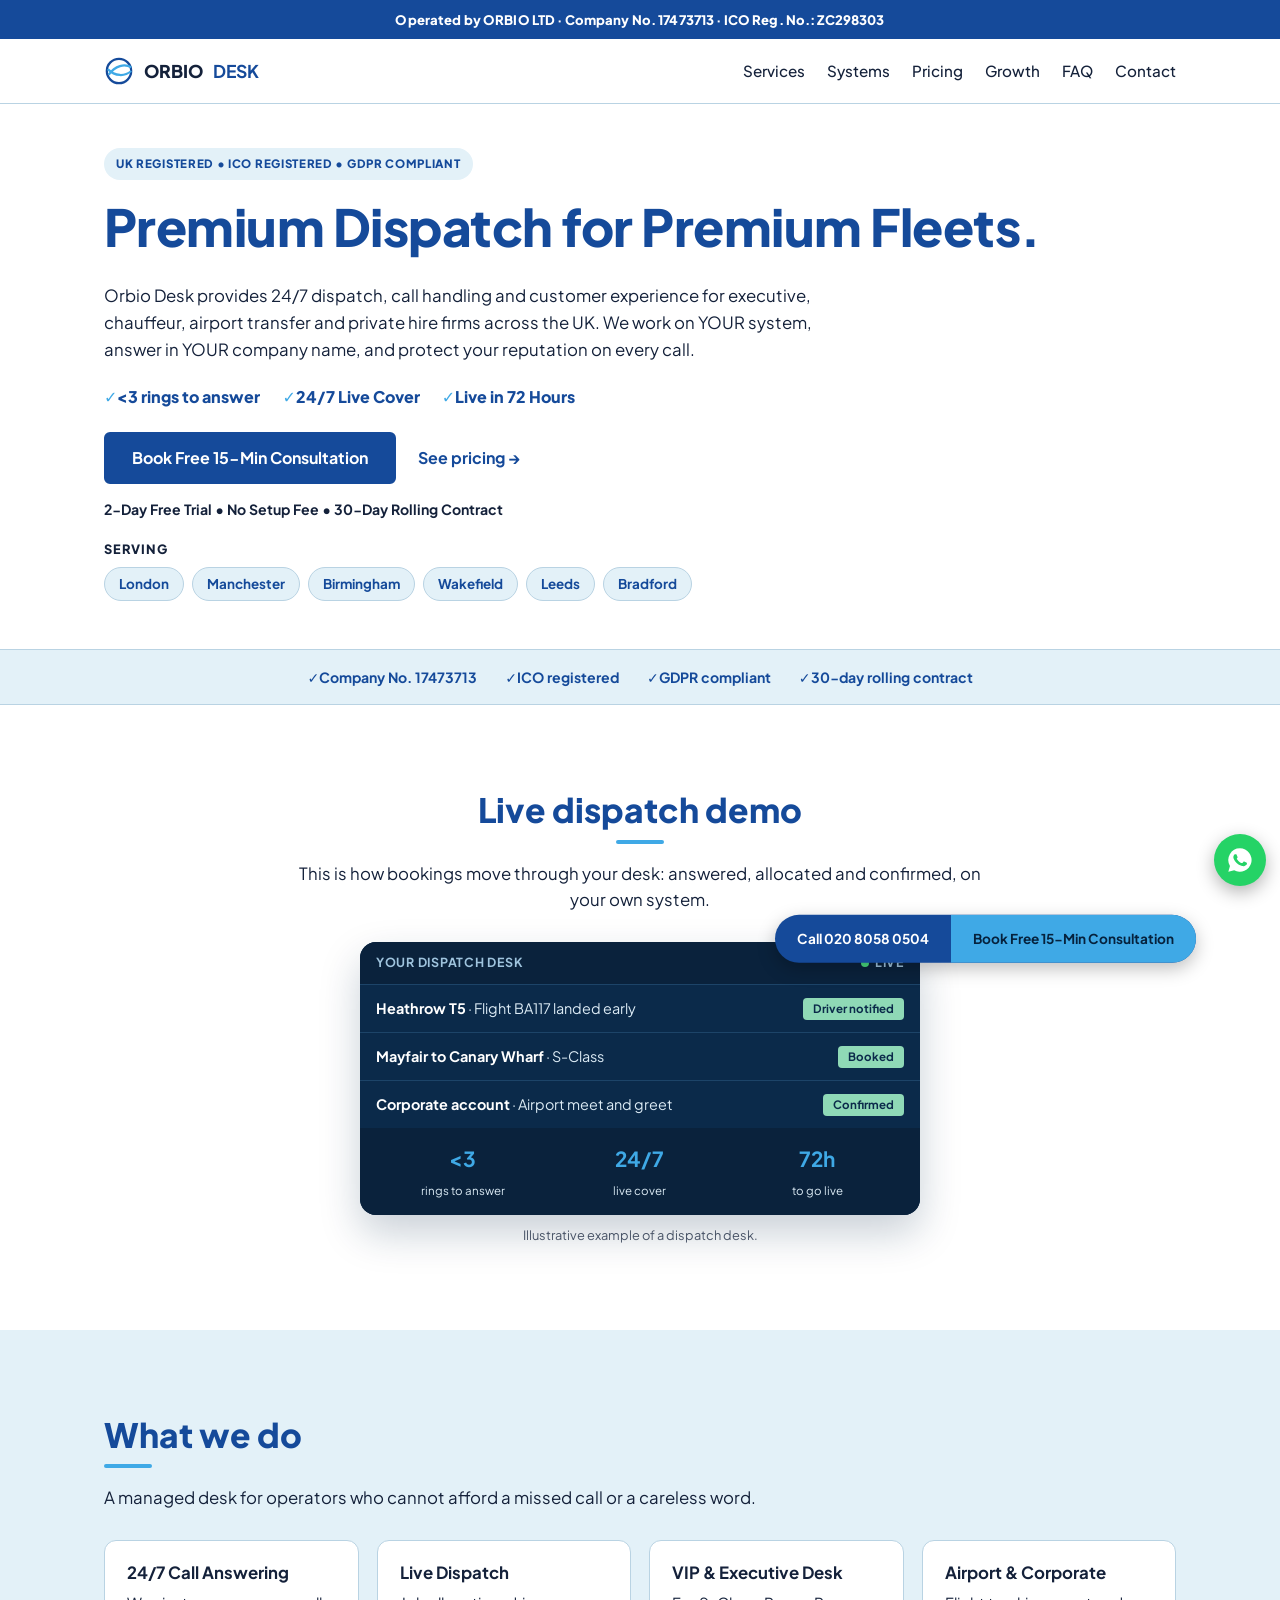
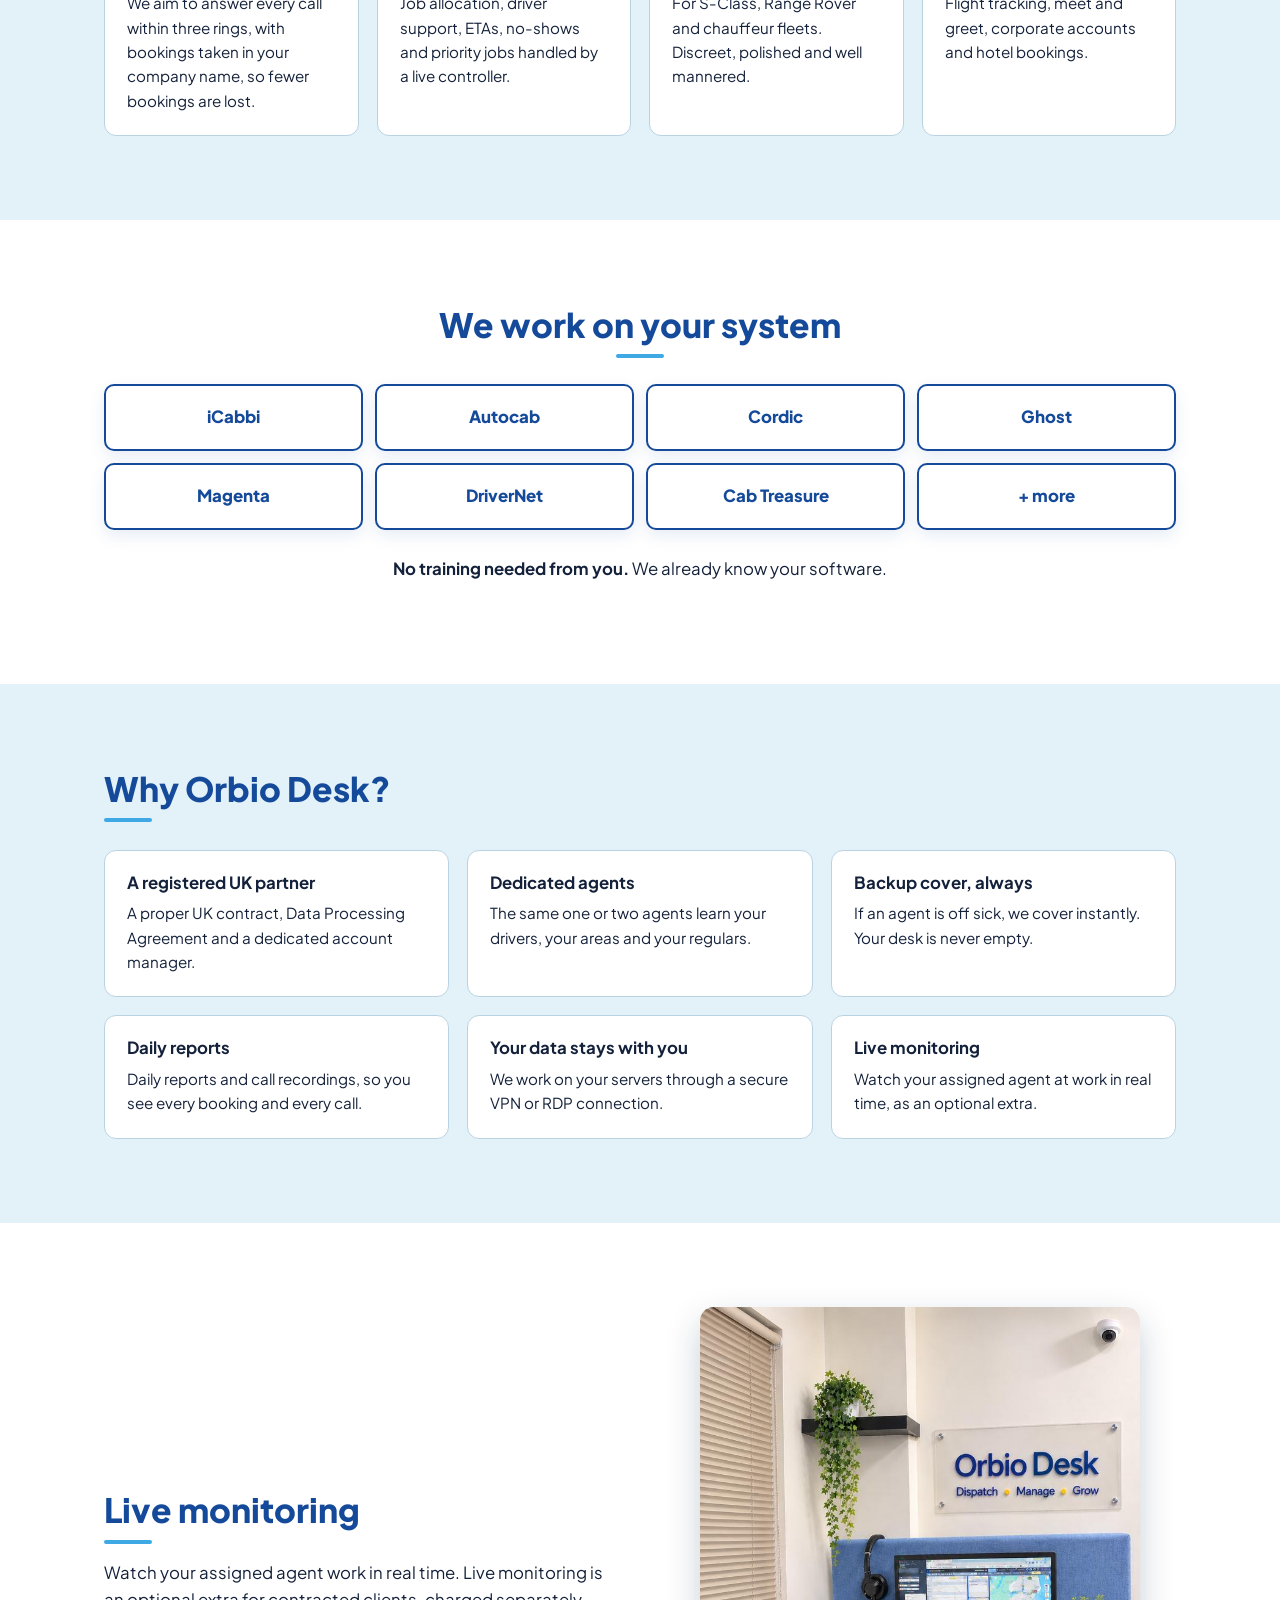
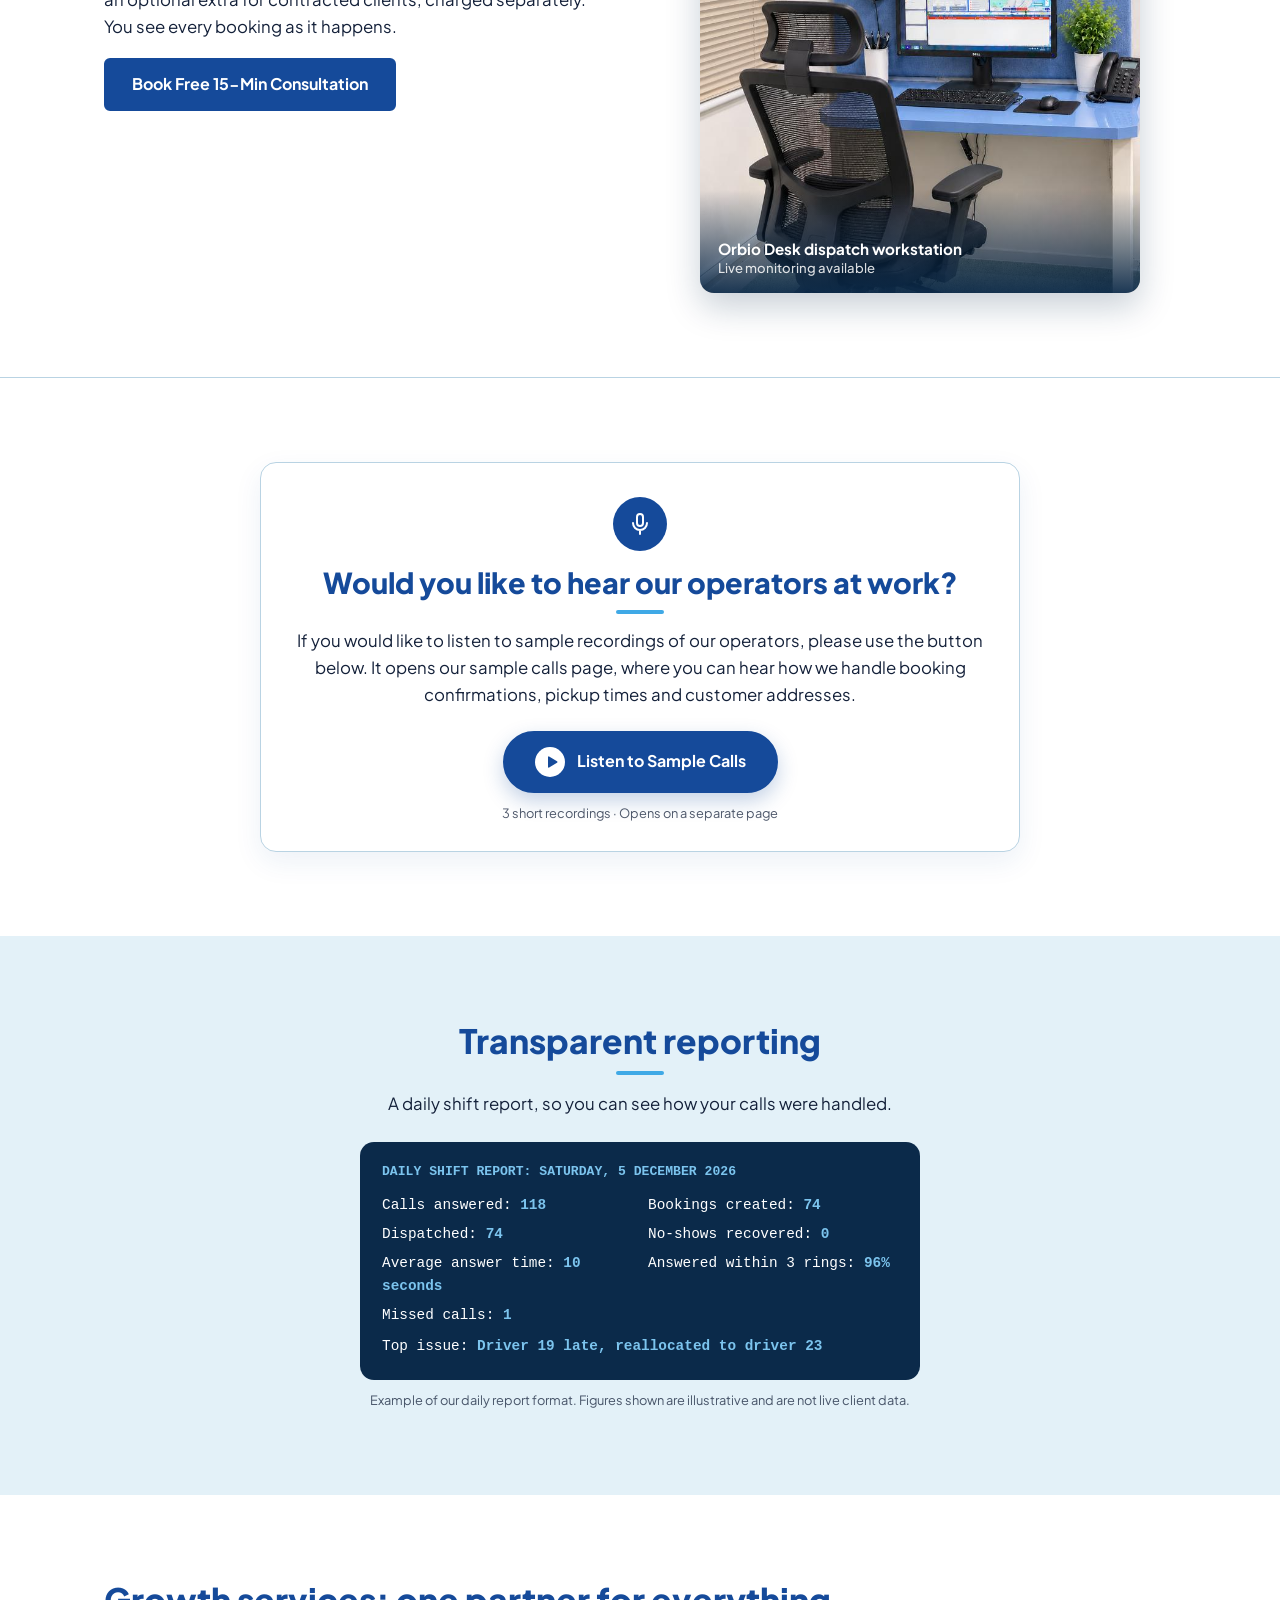
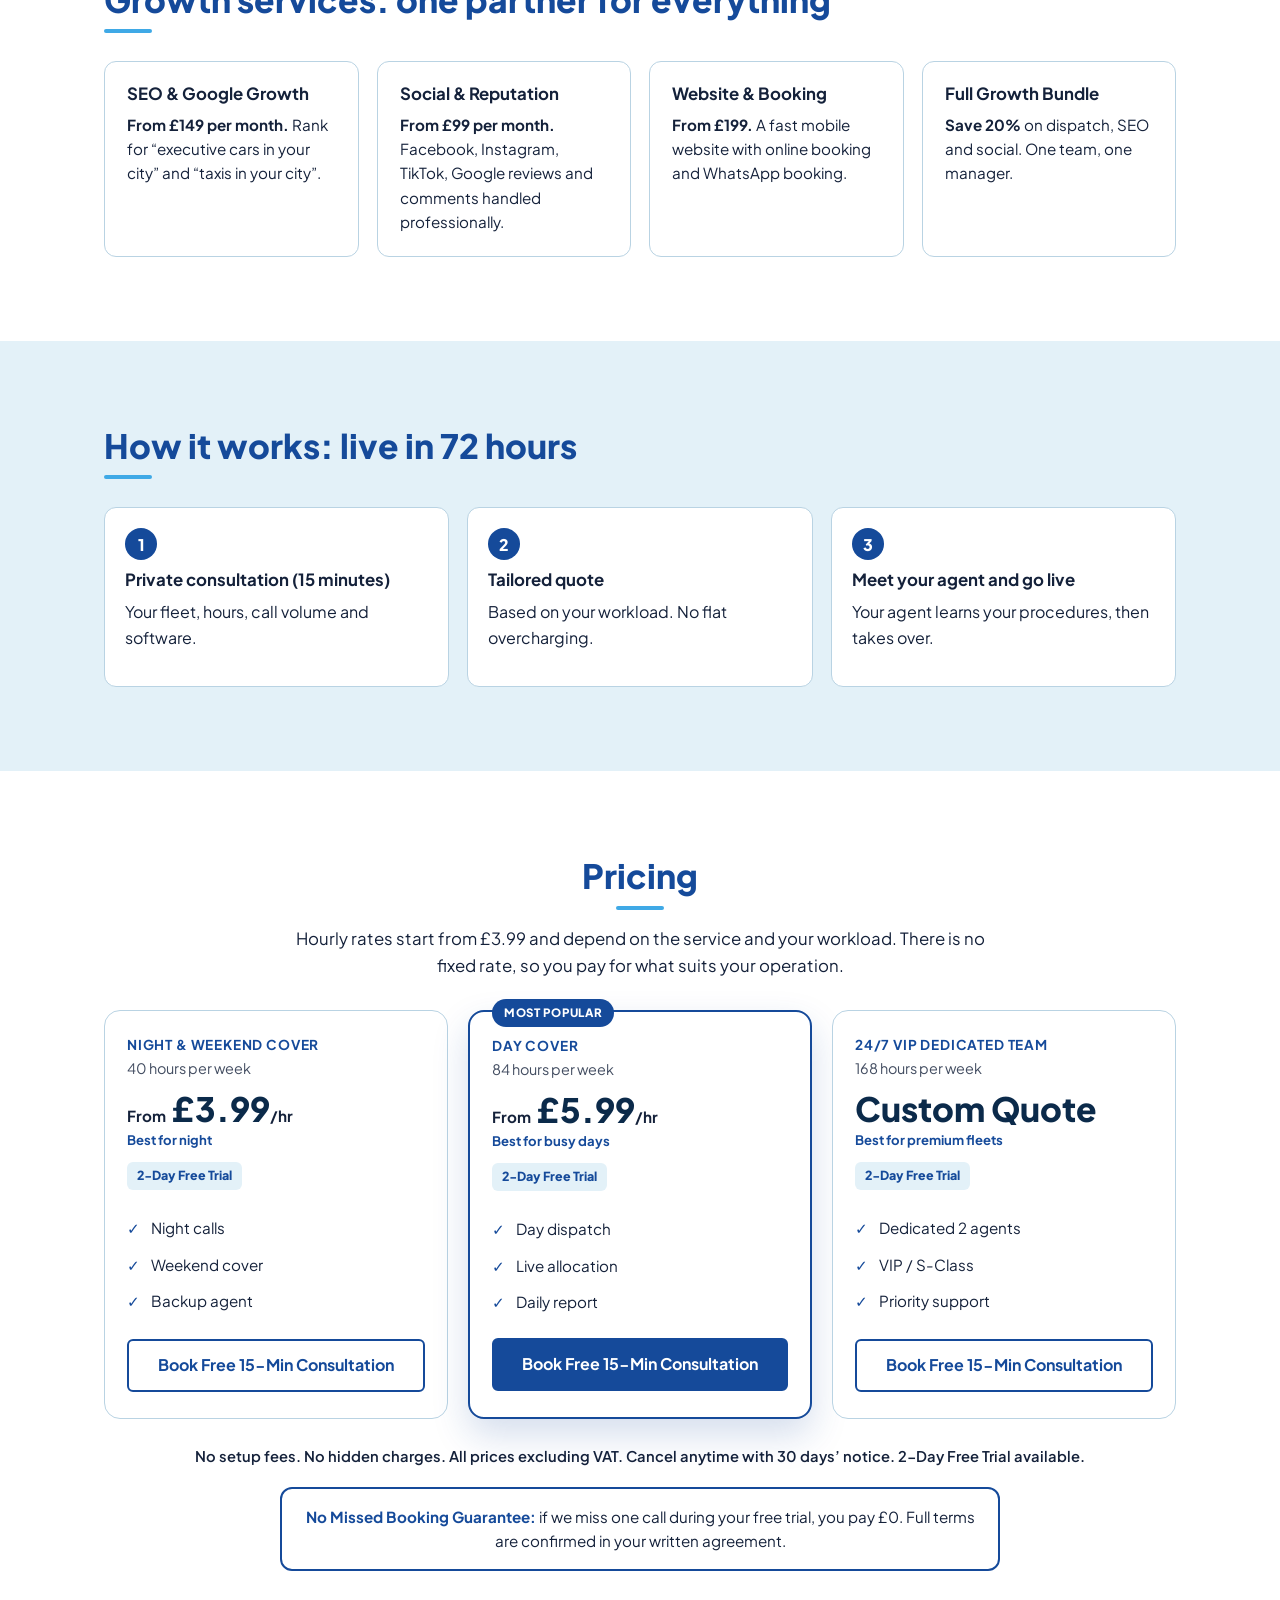
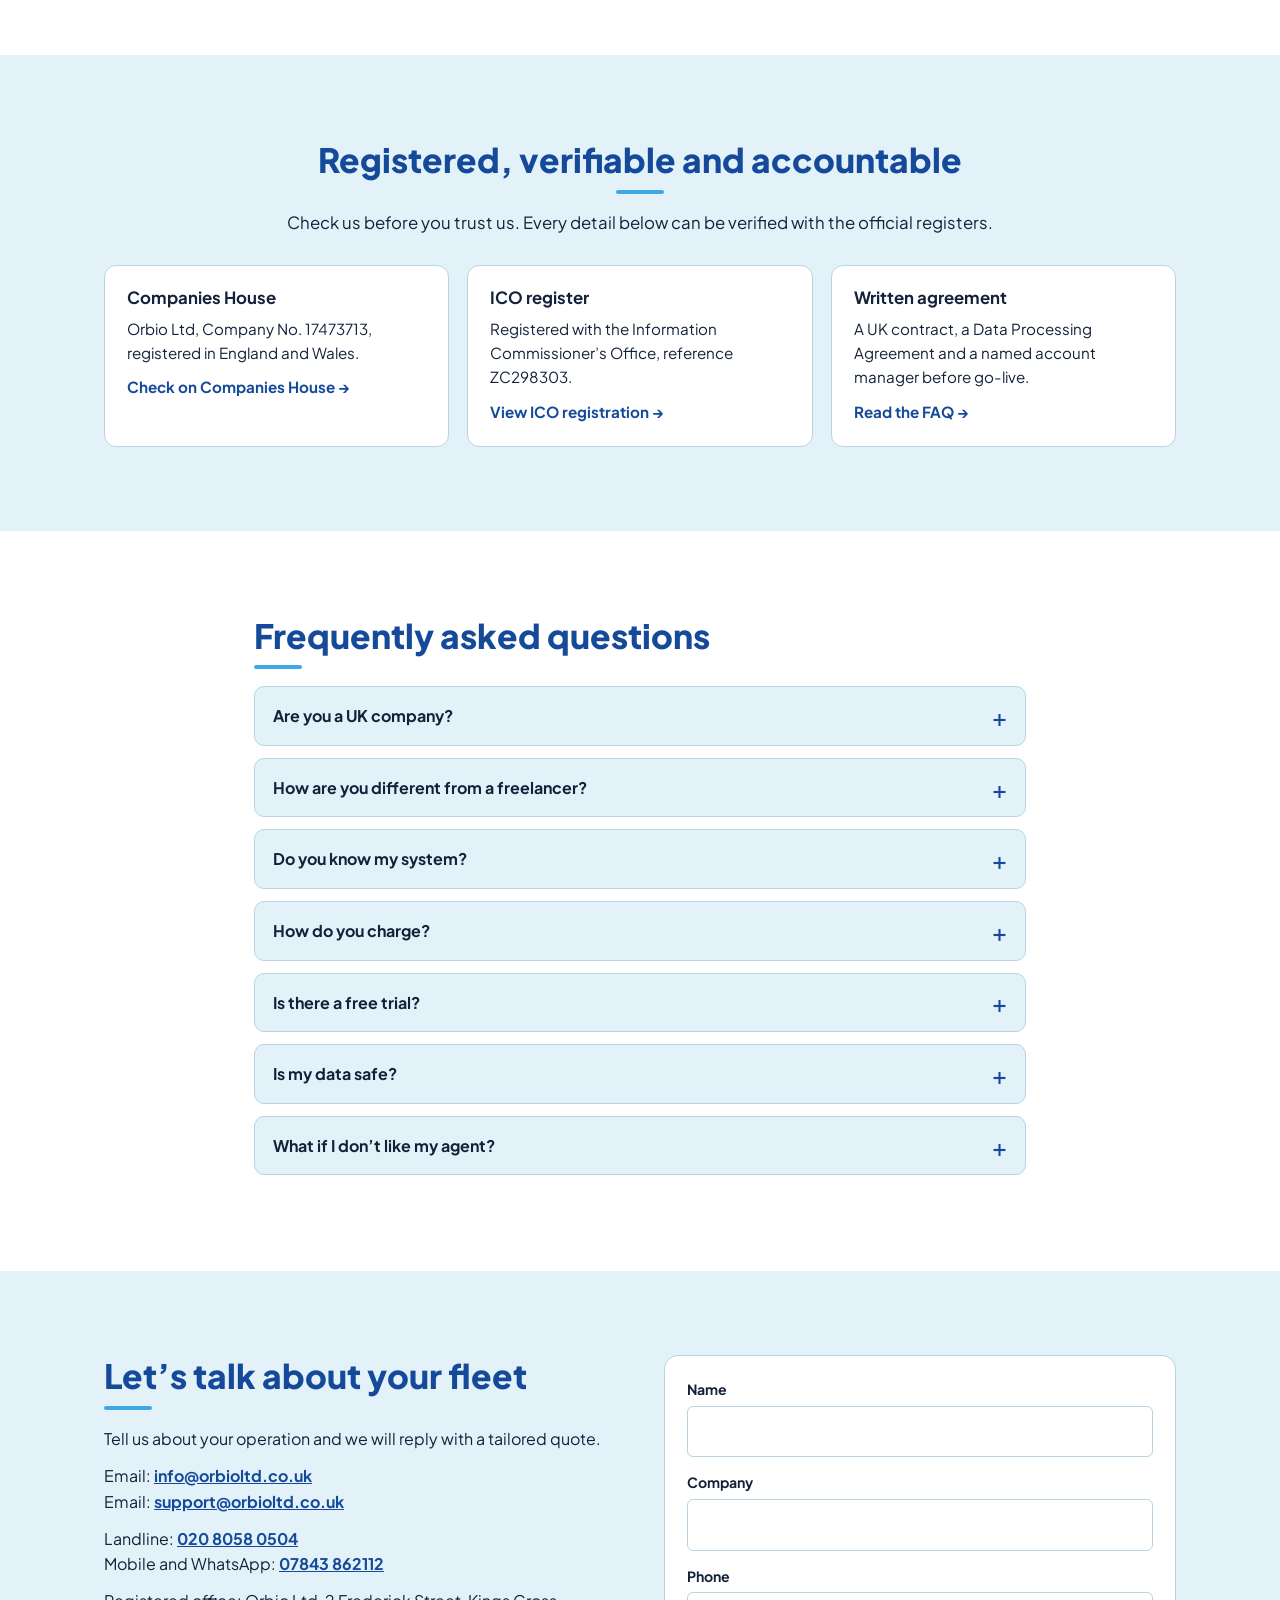
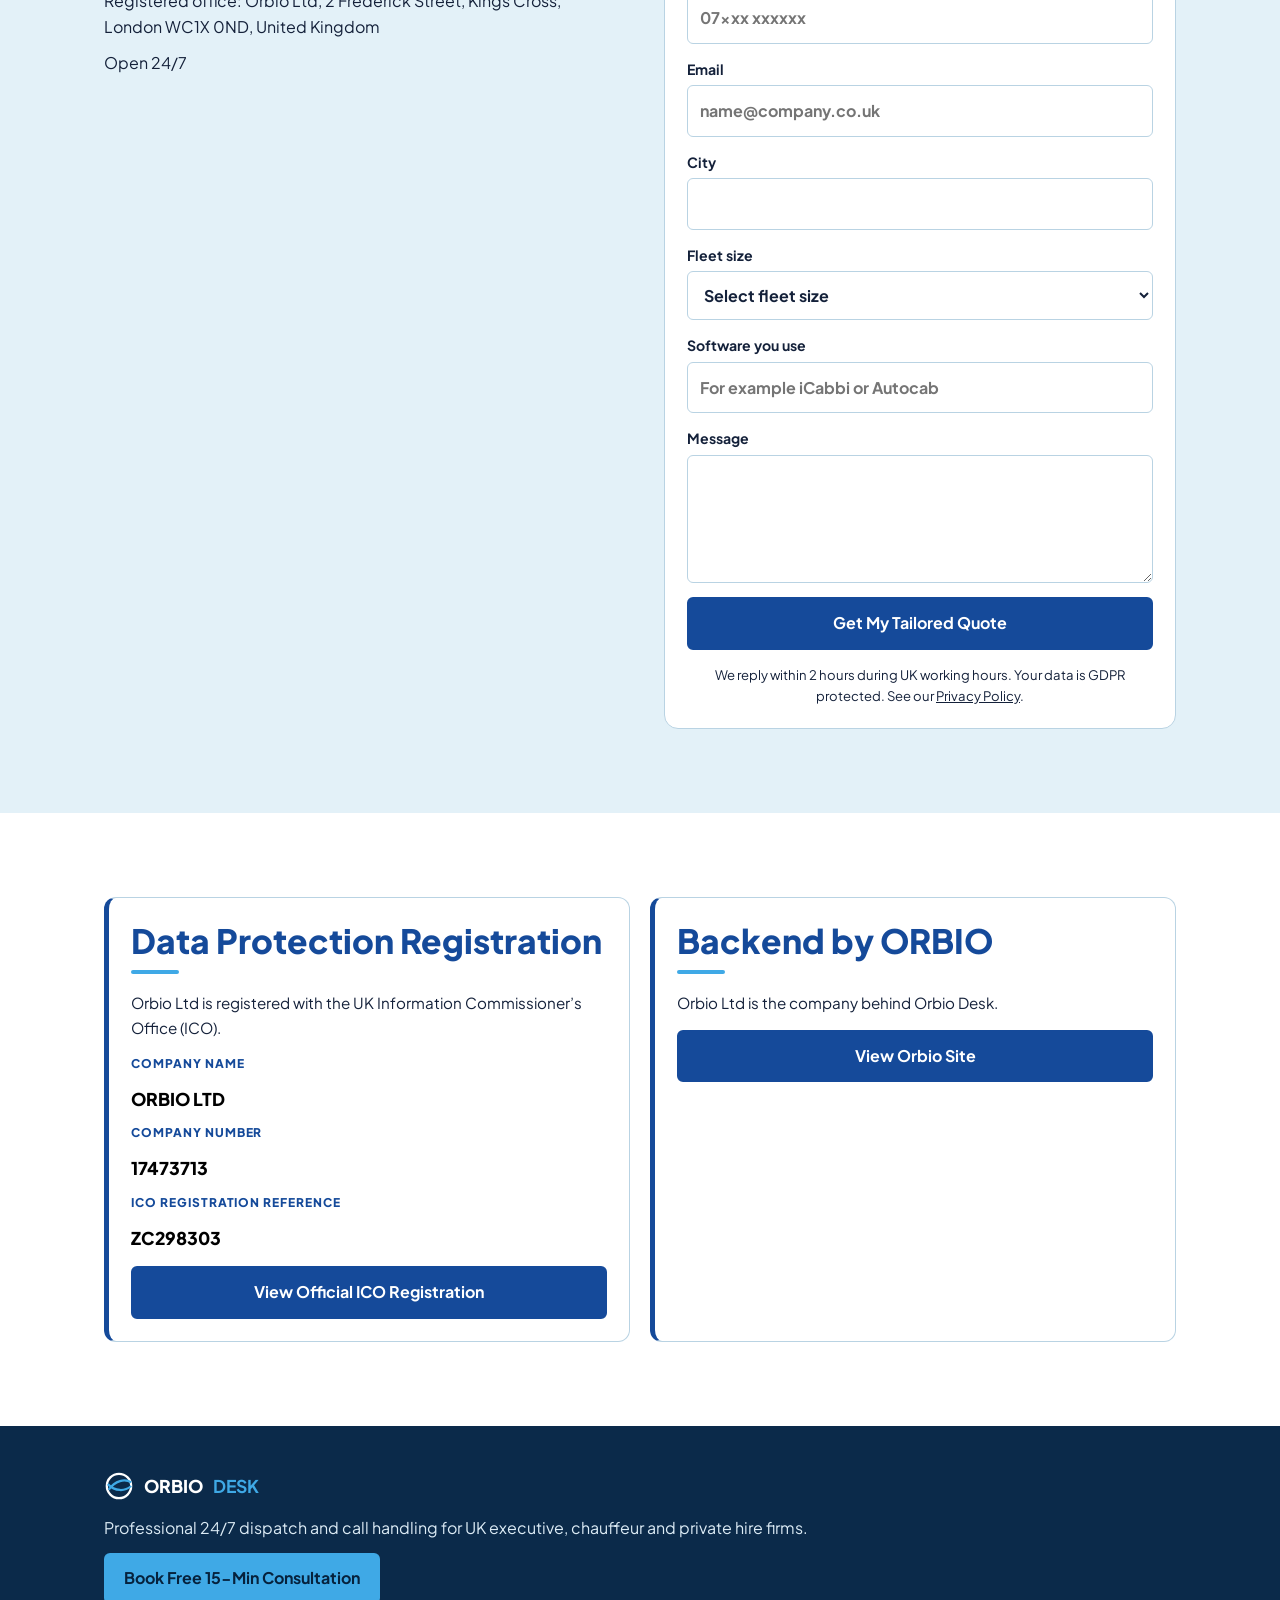
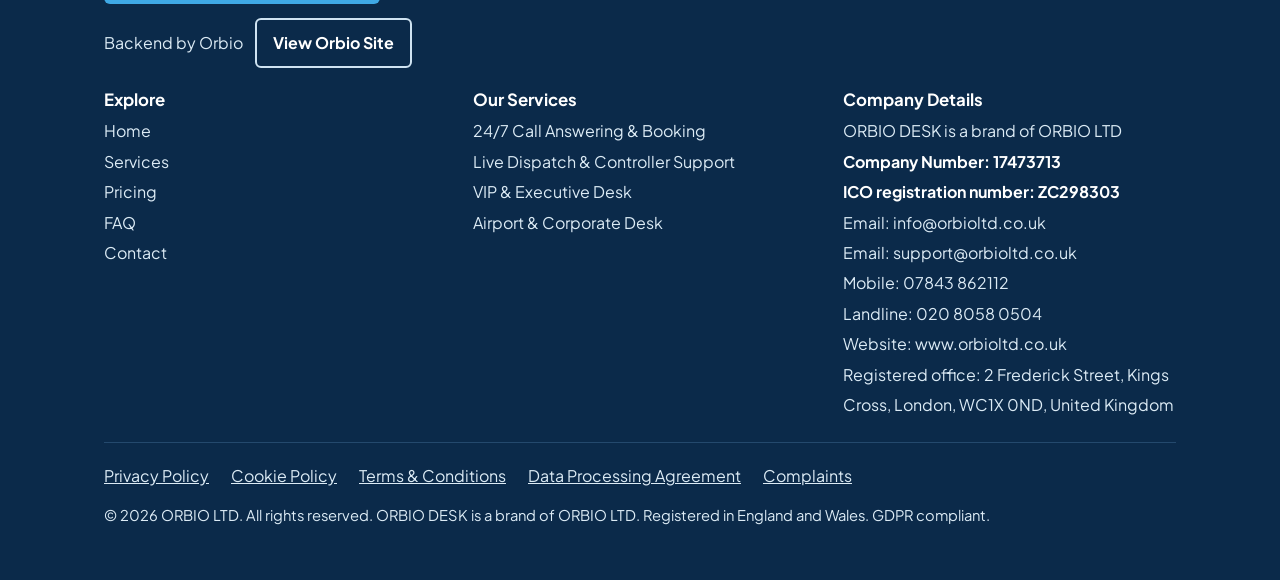
==== commit 1a825a66: "Add files via upload" ====
--- a/index.html
+++ b/index.html
@@ -1,1152 +1,240 @@
-<!doctype html>
+<!DOCTYPE html>
 <html lang="en-GB">
 <head>
 <meta charset="utf-8">
-<meta name="viewport" content="width=device-width,initial-scale=1">
-<title>Orbio Assist | Virtual Assistant &amp; Business Support for UK Businesses</title>
-<meta name="description" content="Dedicated virtual assistant for UK businesses - inbox, diary, customers, CRM, admin. UK registered, ICO registered. 10 hours free trial.">
-<meta name="theme-color" content="#0a1931">
-<meta property="og:type" content="website">
-<meta property="og:title" content="Orbio Assist | Virtual Assistant &amp; Business Support for UK Businesses">
-<meta property="og:description" content="Professional, flexible virtual assistant and business support services for UK businesses. Request a tailored proposal.">
-<link rel="icon" type="image/svg+xml" href="favicon.svg">
+<meta name="viewport" content="width=device-width, initial-scale=1">
+<title>Orbio Desk | 24/7 Dispatch &amp; Call Handling for UK Private Hire &amp; Executive Fleets</title>
+<meta name="description" content="Premium 24/7 dispatch, call answering &amp; live controller support for UK executive, chauffeur &amp; private hire firms. We work on your iCabbi / Autocab. UK Registered, ICO Registered, GDPR Compliant. 2-Day Free Trial.">
+<meta name="theme-color" content="#154a9a">
+<link rel="canonical" href="https://abdullahrehan849.github.io/orbio-desk/">
+<meta property="og:type" content="website"><meta property="og:site_name" content="Orbio Desk"><meta property="og:title" content="Orbio Desk | 24/7 Dispatch &amp; Call Handling for UK Private Hire &amp; Executive Fleets"><meta property="og:description" content="Premium 24/7 dispatch, call answering and live controller support for UK executive, chauffeur and private hire firms. UK registered, ICO registered, GDPR compliant. 2-Day Free Trial."><meta property="og:url" content="https://abdullahrehan849.github.io/orbio-desk/"><meta property="og:image" content="https://abdullahrehan849.github.io/orbio-desk/assets/img/monitoring.jpg"><meta name="twitter:card" content="summary_large_image">
+<link rel="icon" href="assets/img/favicon.svg" type="image/svg+xml">
 <link rel="manifest" href="site.webmanifest">
-<script type="application/ld+json">{"@context":"https://schema.org","@type":"ProfessionalService","name":"ORBIO ASSIST","legalName":"ORBIO LTD","description":"Dedicated virtual assistant and business support for UK businesses.","email":"info@orbioltd.co.uk","telephone":"+442080580504","address":{"@type":"PostalAddress","streetAddress":"2 Frederick Street, Kings Cross","addressLocality":"London","postalCode":"WC1X 0ND","addressCountry":"GB"},"areaServed":"GB","priceRange":"From £3.99 per hour"}</script>
-<link rel="preconnect" href="https://fonts.googleapis.com">
-<link rel="preconnect" href="https://fonts.gstatic.com" crossorigin>
-<link rel="stylesheet" href="https://fonts.googleapis.com/css2?family=Bricolage+Grotesque:opsz,wght@12..96,500;12..96,700;12..96,800&family=DM+Sans:wght@400;500;700&display=swap">
-<style>
-/* Layout: sticky white nav, deep-green hero with drifting blurred glow and two live phone mock-ups, mint/white sections, hash-routed pages, one shared proposal form at the end of every page */
-:root{
-  --ink:#0a1931; --ink-2:#4a5f7a; --green:#1459a8; --green-d:#0e4585; --leaf:#4fb3e8; --mint:#eaf4fc; --line:#d5e3f1; --white:#FFFFFF; --amber:#E8A33D;
-  --f-d:'Bricolage Grotesque',Georgia,'Times New Roman',serif; --f-b:'DM Sans',system-ui,-apple-system,'Segoe UI',Roboto,sans-serif;
-  color-scheme:light;
-}
-*{box-sizing:border-box}
-html{scroll-behavior:smooth}
-[hidden]{display:none!important}
-body{margin:0;background:var(--white);color:var(--ink);font:400 16px/1.65 var(--f-b);-webkit-font-smoothing:antialiased}
-body::before{content:"";position:fixed;inset:0 0 auto;height:env(safe-area-inset-top,0px);z-index:40;background:var(--white)}
-h1,h2,h3,h4{font-family:var(--f-d);line-height:1.08;margin:0;letter-spacing:-.02em;text-wrap:balance}
-p{margin:0}
-a{color:inherit}
-:focus-visible{outline:3px solid var(--leaf);outline-offset:2px}
-.wrap{max-width:1180px;margin:0 auto;padding-left:max(16px,env(safe-area-inset-left,0px));padding-right:max(16px,env(safe-area-inset-right,0px))}
-section{padding-block:76px}
-.alt{background:var(--mint)}
-.kicker{font-size:.78rem;font-weight:700;letter-spacing:.14em;text-transform:uppercase;color:var(--green)}
-.sec-head{display:grid;gap:14px;max-width:720px;margin-bottom:40px}
-.sec-head h2{font-size:clamp(1.9rem,3.8vw,2.9rem);font-weight:800}
-.sec-head p{color:var(--ink-2);font-size:1.05rem}
-.center{margin-inline:auto;text-align:center}
-
-.btn{display:inline-flex;align-items:center;justify-content:center;gap:8px;padding:14px 24px;border-radius:10px;border:2px solid transparent;background:transparent;font:700 .98rem/1.2 var(--f-b);cursor:pointer;text-decoration:none;transition:transform .15s,background .2s,color .2s,border-color .2s}
-.btn:hover{transform:translateY(-2px)}
-.btn-primary{background:var(--green);color:#fff}
-.btn-primary:hover{background:var(--green-d)}
-.btn-leaf{background:var(--leaf);color:#06203f}
-.btn-leaf:hover{background:#7cc8f0}
-.btn-ghost{border-color:rgba(255,255,255,.55);color:#fff}
-.btn-ghost:hover{background:rgba(255,255,255,.12)}
-.btn-line{border-color:var(--green);color:var(--green);background:transparent}
-.btn-line:hover{background:var(--green);color:#fff}
-.btn-sm{padding:10px 16px;font-size:.9rem}
-
-/* top bar */
-.topbar{background:#061225;color:#9db9db;font-size:.82rem}
-.topbar .wrap{display:flex;justify-content:space-between;align-items:center;gap:16px;min-height:38px;padding-block:6px}
-.topbar b{color:#fff;font-weight:700}
-.topbar a{text-decoration:none;color:#d6e6f8}
-.topbar a:hover{color:#fff;text-decoration:underline}
-.tb-r{display:flex;gap:20px}
-@media(max-width:700px){.tb-r{display:none}.topbar{font-size:.76rem}.topbar .wrap{justify-content:center;text-align:center}}
-
-/* header */
-.site-head{position:sticky;top:env(safe-area-inset-top,0px);z-index:30;background:var(--white);border-bottom:1px solid var(--line)}
-.bar{display:flex;align-items:center;gap:20px;height:72px}
-.logo{display:flex;align-items:center;gap:10px;text-decoration:none;font:800 1.18rem/1 var(--f-d);letter-spacing:.02em;white-space:nowrap}
-.logo b{color:var(--green);font-weight:800}
-.logo svg{flex:none}
-#nav{display:flex;gap:6px;margin-left:auto}
-#nav a{padding:10px 12px;border-radius:8px;text-decoration:none;font-weight:500;color:var(--ink-2)}
-#nav a:hover{background:var(--mint);color:var(--ink)}
-#nav a.on{color:var(--green);font-weight:700;background:var(--mint)}
-.burger{display:none;margin-left:auto;width:44px;height:44px;border-radius:10px;border:1px solid var(--line);background:var(--white);cursor:pointer}
-@media(max-width:1100px){
-  .burger{display:grid;place-items:center}
-  .head-cta{display:none}
-  #nav{display:none;position:absolute;left:0;right:0;top:72px;background:var(--white);border-bottom:1px solid var(--line);flex-direction:column;padding:10px max(16px,env(safe-area-inset-left,0px)) 16px;margin:0}
-  #nav.open{display:flex}
-  #nav a{padding:14px 12px}
-}
-
-/* hero */
-.hero{position:relative;overflow:hidden;background:#0a1931;color:#fff;padding-block:68px 72px}
-.blob{position:absolute;border-radius:50%;filter:blur(70px);animation:drift 18s ease-in-out infinite alternate;pointer-events:none}
-.b1{width:440px;height:440px;background:#2e7dd1;opacity:.55;top:-140px;left:-100px}
-.b2{width:380px;height:380px;background:#1459a8;opacity:.7;bottom:-160px;right:22%;animation-delay:-6s}
-.b3{width:320px;height:320px;background:#87ceeb;opacity:.22;top:28%;right:-90px;animation-delay:-11s}
-@keyframes drift{to{transform:translate(70px,45px) scale(1.18)}}
-.hero-video{position:absolute;inset:0;width:100%;height:100%;object-fit:cover;opacity:.4;filter:blur(3px)}
-.hero::after{content:"";position:absolute;inset:0;background:linear-gradient(95deg,rgba(10,25,49,.88) 0%,rgba(10,25,49,.5) 60%,rgba(10,25,49,.3) 100%);pointer-events:none}
-.hero .wrap{position:relative;z-index:1}
-.hero-grid{display:grid;grid-template-columns:1.02fr .98fr;gap:40px;align-items:center}
-.hero-grid>*{min-width:0}
-.eyebrow{display:inline-flex;align-items:center;gap:10px;padding:8px 16px;border:1px solid rgba(255,255,255,.28);border-radius:99px;font-size:.74rem;font-weight:700;letter-spacing:.14em;text-transform:uppercase;color:#d6e9fa}
-.dot{width:9px;height:9px;border-radius:50%;background:var(--leaf);box-shadow:0 0 0 0 rgba(79,179,232,.7);animation:pulse 2s infinite}
-@keyframes pulse{70%{box-shadow:0 0 0 10px rgba(79,179,232,0)}100%{box-shadow:0 0 0 0 rgba(79,179,232,0)}}
-.hero h1{font-size:clamp(2.5rem,5.6vw,4.3rem);font-weight:800;margin:22px 0 20px}
-.hero h1 em{font-style:normal;color:var(--leaf);display:block}
-.hero p.lead{font-size:1.12rem;color:#cbddf2;max-width:540px}
-.cta-row{display:flex;flex-wrap:wrap;gap:12px;margin-top:30px}
-.hero-note{margin-top:22px;font-size:.85rem;color:#9db9db}
-
-/* phones: every size uses cqw so the mock-up scales as one object */
-.phones{position:relative;container-type:inline-size;width:min(100%,470px);aspect-ratio:1/1.2;margin-inline:auto}
-.phone{position:absolute;width:51cqw;height:100cqw;background:#fff;color:#0a1931;border:1.6cqw solid #0a0f0d;border-radius:8cqw;overflow:hidden;box-shadow:0 5cqw 9cqw rgba(0,0,0,.45)}
-.pa{left:0;top:14cqw}
-.pb{right:0;top:7cqw;z-index:2}
-.notch{position:absolute;top:1.6cqw;left:50%;transform:translateX(-50%);width:15cqw;height:4cqw;border-radius:4cqw;background:#0a0f0d;z-index:3}
-.ph-in{position:absolute;inset:0;padding:7cqw 3.4cqw 0;display:flex;flex-direction:column;gap:1.8cqw;font-size:2.5cqw;line-height:1.3;background:#f5f9fe}
-.ph-in small{font-size:2.1cqw;color:#6c7f99;display:block}
-.ph-in b{font-weight:700}
-.ph-hello{display:flex;justify-content:space-between;align-items:center;padding-top:1.5cqw}
-.ph-hello b{font:800 3.6cqw/1.1 var(--f-d)}
-.av{width:6.6cqw;height:6.6cqw;border-radius:50%;background:#dcebfb;color:#1459a8;display:grid;place-items:center;font-size:2.2cqw;font-weight:700;flex:none}
-.card{background:#fff;border:1px solid #dce7f4;border-radius:2.8cqw;padding:2.4cqw 2.8cqw}
-.c-head{display:flex;justify-content:space-between;align-items:center;gap:1cqw;margin-bottom:1.2cqw}
-.c-head small{color:#1459a8;font-weight:700}
-.ring-row{display:flex;align-items:center;gap:2.4cqw}
-.ring{width:10cqw;height:10cqw;transform:rotate(-90deg);flex:none}
-.r-bg,.r-fg{fill:none;stroke-width:4;transition:stroke-dasharray .6s}
-.r-bg{stroke:#dce7f4}
-.r-fg{stroke:#1e7bd6;stroke-linecap:round}
-.ring-row b{font:800 3.4cqw/1.1 var(--f-d);white-space:nowrap}
-.ring-row small{white-space:nowrap}
-.pct{margin-left:auto;background:#dcebfb;color:#1459a8;font-weight:700;padding:.8cqw 1.8cqw;border-radius:1.6cqw}
-.card p{transition:opacity .3s}
-.fade{opacity:0}
-.pill{display:inline-block;font-size:2cqw;font-weight:700;padding:.5cqw 1.6cqw;border-radius:99px;white-space:nowrap;transition:background .3s,color .3s}
-.pill.new{background:#fff0d9;color:#A96300}
-.pill.prog{background:#E1ECFA;color:#2B5AA0}
-.pill.done{background:#dcebfb;color:#1459a8}
-.btn-o{padding:2cqw;text-align:center;border-radius:2.2cqw;font-weight:700;background:#1459a8;color:#fff}
-.btn-o.o{background:#fff;color:#1459a8;border:1px solid #1459a8}
-.tabbar{margin-top:auto;display:flex;justify-content:space-around;padding:2.2cqw 0 3.2cqw;border-top:1px solid #dce7f4;background:#fff;margin-inline:-3.4cqw;color:#7f92ac;font-size:2.1cqw}
-.tabbar .on{color:#1459a8;font-weight:700}
-.pb .ph-in{background:#fff}
-.t-head{display:flex;justify-content:space-between;align-items:center;margin-top:1cqw}
-.t-head h3{font-size:4.6cqw;font-weight:800}
-.add{background:#1459a8;color:#fff;font-weight:700;padding:1.4cqw 2.4cqw;border-radius:2cqw;font-size:2.2cqw}
-.tabs{display:flex;gap:3cqw;border-bottom:1px solid #dce7f4;font-size:2.2cqw;color:#6c7f99;padding-bottom:1.4cqw}
-.tabs .on{color:#1459a8;font-weight:700}
-#taskList{display:flex;flex-direction:column;gap:1.5cqw;margin-top:.5cqw}
-.t-row{display:flex;align-items:center;gap:2cqw;padding:1.9cqw 2.2cqw;border:1px solid #dce7f4;border-radius:2.8cqw;background:#fff;transition:background .3s,opacity .4s,transform .4s}
-.t-row.enter{animation:rowin .5s ease}
-.t-row.out{opacity:0;transform:translateX(6cqw)}
-.t-row.is-new{background:#FFF8EC;border-color:#F6DDB4}
-.t-row.is-done{background:#f2f7fd}
-@keyframes rowin{from{opacity:0;transform:translateY(-4cqw)}}
-.chk{width:4.2cqw;height:4.2cqw;border-radius:1.1cqw;border:.5cqw solid #b3c6de;flex:none;display:grid;place-items:center;transition:background .25s,border-color .25s}
-.chk svg{width:70%;height:70%;opacity:0;transform:scale(.3);transition:opacity .25s,transform .3s cubic-bezier(.3,1.6,.5,1)}
-.is-done .chk{background:#1e7bd6;border-color:#1e7bd6}
-.is-done .chk svg{opacity:1;transform:none}
-.t-main{flex:1;min-width:0}
-.t-title{display:block;white-space:nowrap;overflow:hidden;text-overflow:ellipsis;transition:color .3s}
-.is-done .t-title{text-decoration:line-through;color:#7f92ac}
-.toast{position:absolute;left:3cqw;right:3cqw;bottom:3.4cqw;background:#0a1931;color:#fff;padding:2.2cqw 2.8cqw;border-radius:2.6cqw;font-size:2.3cqw;display:flex;gap:1.6cqw;align-items:center;transition:opacity .3s,transform .3s}
-.toast.fade{opacity:0;transform:translateY(2cqw)}
-.toast i{font-style:normal;color:#7cc8f0;font-weight:700}
-.live{position:absolute;right:0;top:0;z-index:3;background:#0a1931;color:#fff;border:1px solid rgba(255,255,255,.18);padding:1.5cqw 3.2cqw;border-radius:99px;font-size:2.5cqw;font-weight:700;display:flex;gap:1.6cqw;align-items:center}
-.live .dot{width:2cqw;height:2cqw}
-.illus{position:absolute;left:0;bottom:0;font-size:2.4cqw;color:#9db9db}
-@media(max-width:900px){.hero-grid{grid-template-columns:1fr}.phones{margin-top:18px}}
-
-/* trust strip */
-.strip{background:var(--white);border-bottom:1px solid var(--line);padding-block:0}
-.strip .wrap{display:grid;grid-template-columns:repeat(4,1fr)}
-.strip .it{padding:24px 20px;border-right:1px solid var(--line);display:grid;gap:2px;min-width:0}
-.strip .it:last-child{border-right:0}
-.strip b{font:800 1.05rem/1.25 var(--f-d)}
-.strip span{color:var(--ink-2);font-size:.9rem}
-@media(max-width:780px){.strip .wrap{grid-template-columns:1fr 1fr}.strip .it:nth-child(2){border-right:0}.strip .it:nth-child(-n+2){border-bottom:1px solid var(--line)}}
-
-/* split blocks */
-.split{display:grid;grid-template-columns:1fr 1fr;gap:56px;align-items:center}
-.split>*{min-width:0}
-@media(max-width:860px){.split{grid-template-columns:1fr;gap:32px}}
-.ticks{list-style:none;margin:22px 0 0;padding:0;display:grid;gap:12px}
-.ticks li{display:flex;gap:12px;align-items:flex-start}
-.ticks li::before{content:"";flex:none;width:22px;height:22px;margin-top:2px;border-radius:50%;background:var(--green) url("data:image/svg+xml,%3Csvg xmlns='http://www.w3.org/2000/svg' viewBox='0 0 24 24' fill='none' stroke='white' stroke-width='3.4' stroke-linecap='round' stroke-linejoin='round'%3E%3Cpath d='M6 12.5l4 4 8-9'/%3E%3C/svg%3E") center/70% no-repeat}
-.panel{border-radius:20px;background:linear-gradient(150deg,#1459a8,#0a2a57);color:#fff;padding:34px;display:grid;gap:18px;position:relative;overflow:hidden}
-.panel::after{content:"";position:absolute;width:260px;height:260px;border-radius:50%;background:var(--leaf);opacity:.18;filter:blur(40px);right:-60px;bottom:-60px}
-.panel h3{font-size:1.5rem}
-.panel p{color:#c7dbf2}
-.stack{display:grid;gap:10px;position:relative;z-index:1}
-.stack div{display:flex;justify-content:space-between;gap:12px;padding:12px 16px;border-radius:10px;background:rgba(255,255,255,.1);font-weight:500}
-.stack span{color:var(--leaf);font-weight:700}
-
-/* chips */
-.chips{display:flex;flex-wrap:wrap;gap:10px}
-.chip{display:inline-flex;gap:10px;align-items:center;padding:11px 16px;border-radius:99px;background:var(--white);border:1px solid var(--line);text-decoration:none;font-weight:500;transition:border-color .2s,transform .15s}
-a.chip:hover{border-color:var(--green);transform:translateY(-2px)}
-.chip i{font:700 .72rem/1 var(--f-b);font-style:normal;color:var(--green);letter-spacing:.06em}
-.chips.plain .chip{cursor:default}
-
-/* CTA band */
-.band{background:linear-gradient(120deg,#0e4585,#1459a8);color:#fff;border-radius:22px;padding:44px;display:grid;grid-template-columns:1.3fr .7fr;gap:28px;align-items:center;position:relative;overflow:hidden}
-.band>*{min-width:0}
-.band h2{font-size:clamp(1.6rem,3vw,2.3rem);font-weight:800;margin-bottom:12px}
-.band p{color:#cbddf2;max-width:620px}
-.band .btn{justify-self:start}
-@media(max-width:780px){.band{grid-template-columns:1fr;padding:30px 22px}}
-
-/* steps */
-.steps{display:grid;grid-template-columns:repeat(5,1fr);gap:18px;counter-reset:s;position:relative}
-.step{background:var(--white);border:1px solid var(--line);border-radius:16px;padding:22px 18px;display:grid;gap:10px;align-content:start;min-width:0}
-.step::before{counter-increment:s;content:counter(s);width:38px;height:38px;border-radius:50%;background:var(--green);color:#fff;display:grid;place-items:center;font:800 1rem var(--f-d)}
-.step h3{font-size:1.02rem;letter-spacing:0}
-.step p{color:var(--ink-2);font-size:.92rem}
-@media(max-width:1000px){.steps{grid-template-columns:1fr 1fr}}
-@media(max-width:560px){.steps{grid-template-columns:1fr}}
-
-/* arrangement cards */
-.arr{display:grid;grid-template-columns:repeat(3,1fr);gap:16px}
-.arr div{padding:20px 22px;border:1px solid var(--line);border-radius:14px;background:var(--white);display:grid;gap:4px}
-.arr b{font:700 1.05rem var(--f-d)}
-.arr span{color:var(--ink-2);font-size:.93rem}
-@media(max-width:860px){.arr{grid-template-columns:1fr 1fr}}
-@media(max-width:520px){.arr{grid-template-columns:1fr}}
-
-/* page hero */
-.page-hero{position:relative;overflow:hidden;background:#0a1931;color:#fff;padding-block:64px 60px}
-.page-hero .wrap{position:relative;z-index:1;display:grid;gap:16px;max-width:1180px}
-.page-hero h1{font-size:clamp(2.1rem,4.6vw,3.4rem);font-weight:800;max-width:820px}
-.page-hero p{color:#cbddf2;max-width:680px;font-size:1.08rem}
-.page-hero .blob{opacity:.45}
-
-/* service name cards */
-.svc-grid{display:grid;grid-template-columns:repeat(3,1fr);gap:16px}
-@media(max-width:980px){.svc-grid{grid-template-columns:1fr 1fr}}
-@media(max-width:560px){.svc-grid{grid-template-columns:1fr}}
-.svc-card{display:flex;align-items:center;gap:16px;text-align:left;width:100%;padding:20px 22px;border:1px solid var(--line);border-radius:16px;background:var(--white);color:var(--ink);font:700 1.04rem/1.3 var(--f-d);cursor:pointer;transition:border-color .2s,box-shadow .2s,transform .2s;min-width:0}
-.svc-card:hover{border-color:var(--green);box-shadow:0 12px 28px rgba(10,25,49,.1);transform:translateY(-3px)}
-.svc-card .num{flex:none;width:40px;height:40px;border-radius:12px;background:var(--mint);color:var(--green);display:grid;place-items:center;font:800 .85rem var(--f-b);letter-spacing:.04em}
-.svc-card .nm{flex:1;min-width:0}
-.svc-card .go{flex:none;color:var(--green);font-size:1.2rem;transition:transform .2s}
-.svc-card:hover .go{transform:translateX(4px)}
-.incl{display:grid;grid-template-columns:repeat(4,1fr);gap:16px;margin-top:8px}
-@media(max-width:900px){.incl{grid-template-columns:1fr 1fr}}
-@media(max-width:480px){.incl{grid-template-columns:1fr}}
-.incl div{padding:18px 20px;border-radius:14px;background:var(--white);border:1px solid var(--line);display:grid;gap:4px}
-.incl b{font:700 1rem var(--f-d)}
-.incl span{color:var(--ink-2);font-size:.9rem}
-.legal-line{margin-top:28px;padding:16px 20px;border:1px solid var(--line);border-radius:12px;background:var(--mint);font-size:.92rem;color:var(--ink-2);text-align:center}
-.legal-line b{color:var(--ink)}
-main{animation:pagein .4s ease}
-@keyframes pagein{from{opacity:0;transform:translateY(8px)}}
-
-/* data protection registration */
-.reg{display:grid;grid-template-columns:auto 1fr auto;gap:24px;align-items:center;padding:28px 32px;border:1px solid var(--line);border-radius:20px;background:var(--white)}
-.reg>*{min-width:0}
-.reg .shield{width:64px;height:64px;border-radius:18px;background:var(--mint);display:grid;place-items:center}
-.reg h3{font-size:1.35rem;margin-bottom:6px}
-.reg p{color:var(--ink-2)}
-.reg .ref{margin-top:8px;font-weight:700;color:var(--ink)}
-.reg .ref b{color:var(--green);letter-spacing:.04em}
-@media(max-width:820px){.reg{grid-template-columns:1fr;padding:24px 20px;gap:16px}.reg .btn{justify-self:start}}
-
-/* plans */
-.plans{display:grid;grid-template-columns:repeat(4,1fr);gap:18px;align-items:stretch}
-@media(max-width:1060px){.plans{grid-template-columns:1fr 1fr}}
-@media(max-width:560px){.plans{grid-template-columns:1fr}}
-.plan{background:var(--white);border:1px solid var(--line);border-radius:18px;padding:26px 22px;display:flex;flex-direction:column;gap:14px;min-width:0;position:relative}
-.plan.top{background:#0a1f3f;color:#fff;border-color:#0a1f3f}
-.plan.pop{border:2px solid var(--green)}
-.badge{position:absolute;top:-13px;left:22px;background:var(--leaf);color:#06203f;font-size:.72rem;font-weight:700;letter-spacing:.08em;text-transform:uppercase;padding:5px 12px;border-radius:99px}
-.plan h3{font-size:1.25rem}
-.price{font:800 2.2rem/1 var(--f-d)}
-.price small{font:500 .9rem var(--f-b);color:var(--ink-2)}
-.top .price small,.top .hrs{color:#9db9db}
-.hrs{color:var(--ink-2);font-weight:500;font-size:.92rem}
-.plan ul{margin:0;padding:0;list-style:none;display:grid;gap:9px;font-size:.93rem;flex:1}
-.plan li{display:flex;gap:9px}
-.plan li::before{content:"\2713";color:var(--green);font-weight:800}
-.top li::before{color:var(--leaf)}
-.fine{margin-top:22px;color:var(--ink-2);font-size:.9rem}
-
-/* why */
-.pillars{display:grid;grid-template-columns:repeat(5,1fr);gap:16px}
-@media(max-width:1060px){.pillars{grid-template-columns:repeat(3,1fr)}}
-@media(max-width:700px){.pillars{grid-template-columns:1fr 1fr}}
-@media(max-width:440px){.pillars{grid-template-columns:1fr}}
-.pillar{background:var(--white);border:1px solid var(--line);border-radius:16px;padding:20px;display:grid;gap:8px;align-content:start;min-width:0}
-.pillar .ic{width:42px;height:42px;border-radius:12px;background:var(--mint);display:grid;place-items:center}
-.pillar h3{font-size:1.02rem;letter-spacing:0}
-.pillar p{color:var(--ink-2);font-size:.9rem}
-.tbl{overflow-x:auto;border:1px solid var(--line);border-radius:16px;background:var(--white)}
-table{border-collapse:collapse;width:100%;min-width:680px}
-th,td{padding:16px 18px;text-align:left;vertical-align:top;border-bottom:1px solid var(--line);font-size:.94rem}
-tr:last-child td{border-bottom:0}
-th{font:700 .8rem var(--f-b);letter-spacing:.1em;text-transform:uppercase;color:var(--ink-2);background:var(--mint)}
-th.us,td.us{background:#f1f7fe;color:var(--ink)}
-th.us{color:var(--green)}
-td:first-child{font-weight:700;width:22%}
-
-/* detail cards */
- .cols3{display:grid;grid-template-columns:repeat(3,1fr);gap:20px}
-@media(max-width:860px){.cols3{grid-template-columns:1fr}}
-.box{border:1px solid var(--line);border-radius:16px;padding:24px;background:var(--white);display:grid;gap:10px;align-content:start}
-.box h3{font-size:1.2rem}
-.box p{color:var(--ink-2);font-size:.95rem}
-
-/* faq */
-.faq{display:grid;gap:10px;max-width:860px}
-.faq details{border:1px solid var(--line);border-radius:14px;background:var(--white);padding:0 20px}
-.faq summary{padding:18px 0;font-weight:700;cursor:pointer;list-style:none;display:flex;justify-content:space-between;gap:16px}
-.faq summary::-webkit-details-marker{display:none}
-.faq summary::after{content:"+";color:var(--green);font-size:1.3rem;line-height:1}
-.faq details[open] summary::after{content:"\2212"}
-.faq p{padding-bottom:18px;color:var(--ink-2)}
-
-/* proposal */
-#proposal{background:linear-gradient(180deg,var(--mint),#fff 100%);scroll-margin-top:90px}
-.prop{display:grid;grid-template-columns:.85fr 1.15fr;gap:48px;align-items:start}
-.prop>*{min-width:0}
-@media(max-width:900px){.prop{grid-template-columns:1fr;gap:28px}}
-.prop h2{font-size:clamp(1.9rem,3.8vw,2.7rem);font-weight:800;margin:12px 0 16px}
-.prop p{color:var(--ink-2)}
-.contact-lines{margin-top:26px;display:grid;gap:12px;font-weight:500}
-.contact-lines span{color:var(--ink-2);font-size:.82rem;font-weight:700;letter-spacing:.08em;text-transform:uppercase;display:block}
-form{background:var(--white);border:1px solid var(--line);border-radius:20px;padding:30px;display:grid;gap:16px;box-shadow:0 18px 44px rgba(10,25,49,.08)}
-.row2{display:grid;grid-template-columns:1fr 1fr;gap:16px}
-@media(max-width:560px){.row2{grid-template-columns:1fr}form{padding:22px 18px}}
-label{display:grid;gap:6px;font-weight:700;font-size:.9rem;min-width:0}
-input,select,textarea{width:100%;font:400 1rem var(--f-b);color:var(--ink);background:#fff;border:1.5px solid #b9cce3;border-radius:10px;padding:12px 14px}
-input:focus,select:focus,textarea:focus{outline:none;border-color:var(--green);box-shadow:0 0 0 3px rgba(79,179,232,.25)}
-textarea{min-height:110px;resize:vertical}
-.hp{position:absolute;left:-9999px;opacity:0;height:0;width:0}
-.consent{font-size:.82rem;color:var(--ink-2);font-weight:400}
-.msg{padding:12px 14px;border-radius:10px;font-size:.92rem;font-weight:500}
-.msg.err{background:#FDECEA;color:#8A1F11}
-.msg.warn{background:#FFF4DE;color:#7A4A00}
-.thanks{background:var(--white);border:1px solid var(--line);border-radius:20px;padding:40px 30px;text-align:center;display:grid;gap:12px;justify-items:center}
-.thanks .big{width:60px;height:60px;border-radius:50%;background:var(--green);display:grid;place-items:center}
-
-/* footer */
-footer{background:#0a1931;color:#b9cde8;padding-block:56px 30px}
-.f-grid{display:grid;grid-template-columns:1.3fr .8fr 1.1fr 1.4fr;gap:36px}
-.f-grid>*{min-width:0}
-@media(max-width:1000px){.f-grid{grid-template-columns:1fr 1fr}}
-@media(max-width:560px){.f-grid{grid-template-columns:1fr;gap:28px}}
-footer h4{color:#fff;font-size:1rem;margin-bottom:14px;letter-spacing:0}
-footer a{text-decoration:none}
-footer a:hover{color:#fff;text-decoration:underline}
-footer ul{list-style:none;margin:0;padding:0;display:grid;gap:8px}
-footer .logo{color:#fff;margin-bottom:14px}
-footer .logo b{color:var(--leaf)}
-.f-small{font-size:.88rem;line-height:1.7;overflow-wrap:anywhere}
-.backend{margin-top:18px;display:flex;flex-wrap:wrap;gap:12px;align-items:center;font-weight:500;color:#fff}
-.legal-links{display:flex;flex-wrap:wrap;gap:6px 18px;margin-top:36px;padding-top:22px;border-top:1px solid rgba(255,255,255,.14);font-size:.88rem}
-.legal-links button{background:none;border:0;color:inherit;font:inherit;cursor:pointer;padding:0;text-decoration:underline}
-.copy{margin-top:14px;font-size:.82rem;color:#8fa9cf}
-
-/* whatsapp */
-.wa{position:fixed;right:max(16px,env(safe-area-inset-right,0px));bottom:max(16px,env(safe-area-inset-bottom,0px));z-index:35;display:flex;align-items:center;gap:10px;flex-direction:row-reverse}
-.wa a.fab{width:58px;height:58px;border-radius:50%;background:#25D366;display:grid;place-items:center;box-shadow:0 8px 22px rgba(0,0,0,.3);transition:transform .2s}
-.wa a.fab:hover{transform:scale(1.08)}
-.wa .tip{background:#fff;color:var(--ink);padding:10px 14px;border-radius:12px;box-shadow:0 8px 22px rgba(0,0,0,.18);font-weight:700;font-size:.9rem;opacity:0;transform:translateX(12px);transition:opacity .4s,transform .4s;pointer-events:none;max-width:60vw}
-.wa .tip.show{opacity:1;transform:none;pointer-events:auto}
-
-/* modal */
-.modal{position:fixed;inset:0;z-index:60;background:rgba(10,25,49,.7);display:grid;place-items:center;padding:20px}
-.modal .m{background:#fff;color:var(--ink);border-radius:18px;max-width:680px;width:100%;max-height:84vh;overflow:auto;padding:30px;display:grid;gap:12px}
-.modal h3{font-size:1.5rem}
-.modal h4{font-size:1rem;margin-top:8px;letter-spacing:0}
-.modal p,.modal li{color:var(--ink-2);font-size:.95rem}
-.modal ul{margin:0;padding-left:20px}
-
-/* light white + sky-blue theme */
-[id]{scroll-margin-top:96px}
-.hero{background:linear-gradient(180deg,#EAF4FC 0%,#FFFFFF 100%);color:var(--ink);padding-block:60px 56px}
-.hero::after{display:none}
-.b1{background:#BFE3F7;opacity:.6}.b2{background:#9CCBF0;opacity:.4}.b3{background:#D8EEFB;opacity:.9}
-.eyebrow{border-color:#B8D4EC;color:var(--green);background:#fff}
-.hero h1{font-size:clamp(2.4rem,5.2vw,3.9rem);margin:20px 0 10px;color:var(--ink)}
-.hero h1 .blue{color:var(--green)}
-.tagline{font:700 1.35rem/1.3 var(--f-d);color:var(--ink);margin-bottom:12px}
-.hero p.lead{color:var(--ink-2)}
-.hero-note{color:var(--ink-2)}
-.phone{box-shadow:0 5cqw 9cqw rgba(10,25,49,.22)}
-.page-hero{background:var(--mint);color:var(--ink)}
-.page-hero p{color:var(--ink-2)}
-.page-hero .kicker{color:var(--green)}
-.page-hero .blob{opacity:.35}
-.box strong{color:var(--ink);font-weight:700}
-#reviews{display:grid;grid-template-columns:repeat(3,1fr);gap:16px}
-@media(max-width:900px){#reviews{grid-template-columns:1fr 1fr}}
-@media(max-width:600px){#reviews{grid-template-columns:1fr}}
-.rev{border:1px solid var(--line);border-radius:18px;padding:28px;background:var(--white);display:grid;gap:12px;margin:0}
-.rev.empty{border-style:dashed;background:var(--mint);text-align:center;justify-items:center;color:var(--ink-2);padding:44px 28px}
-.stars{color:#B3C6DE;letter-spacing:.2em;font-size:1.4rem}
-.rev:not(.empty) .stars{color:var(--amber)}
-.rev blockquote{margin:0;font-size:1.02rem}
-.rev figcaption{display:grid;font-size:.9rem;color:var(--ink-2)}
-.rev figcaption b{color:var(--ink)}
-@media(prefers-reduced-motion:reduce){*{animation:none!important;transition:none!important}html{scroll-behavior:auto}}
-
-/* basic UK-trade theme */
-.blob{display:none!important}
-.hero,.page-hero{background:#f3f8fd!important;border-bottom:1px solid #d5e3f1}
-.band{background:#eaf4fc!important;border:1px solid #d5e3f1;box-shadow:none!important;color:#0a1931!important}
-.band h2,.band p{color:#0a1931!important}
-.alt{background:#f7fafd!important}
-.box,.rev,.svc-card,.plan,.step,.arr>div,.pillar{box-shadow:none!important;border-radius:6px!important}
-.btn{border-radius:4px!important;box-shadow:none!important}
-.kicker{background:none!important;padding:0!important;border-radius:0!important;color:#1459a8!important}
-
-/* plain UK business look */
-html body *{font-family:Arial,Helvetica,"Segoe UI",sans-serif!important}
-body,h1,h2,h3,h4,.logo,.btn,.kicker,.eyebrow{font-family:Arial,Helvetica,"Segoe UI",sans-serif!important}
-body{background:#fff!important;color:#222}
-h1,h2,h3{letter-spacing:0!important;font-weight:700!important;color:#0a2a4a}
-h1{font-size:clamp(28px,4vw,42px)!important;line-height:1.2!important}
-h2{font-size:clamp(22px,2.6vw,30px)!important}
-.hero,.page-hero{background:#fff!important;border-bottom:1px solid #e2e8ef}
-.hero h1 .blue{color:#1459a8}
-.eyebrow{display:none!important}
-.tagline{font-weight:400!important}
-.topbar{background:#1459a8!important}
-.site-head{box-shadow:none!important;border-bottom:1px solid #e2e8ef}
-.strip{background:#f3f7fb!important}
-.chip{border-radius:4px!important;background:#fff!important}
-.rev{background:#fff!important;border:1px solid #d5e3f1!important}
-.footer,footer{background:#0a2a4a!important}
-
-footer{padding-block:0 30px!important}
-.f-reg{background:#87ceeb;color:#000;padding-block:22px;border-bottom:4px solid #1459a8}
-.f-reg-in{display:grid;grid-template-columns:repeat(4,auto);gap:20px 32px;justify-content:space-between}
-.f-reg-in span{display:flex;flex-direction:column;gap:4px;min-width:0}
-.f-reg-in small{font-size:.72rem;text-transform:uppercase;letter-spacing:.06em;color:#0a2a4a;font-weight:700}
-.f-reg-in b{font-size:1.05rem;color:#000}
-.f-reg-in a,.f-reg-in a:hover{color:#000;text-decoration:underline}
-@media(max-width:900px){.f-reg-in{grid-template-columns:1fr 1fr}}
-@media(max-width:560px){.f-reg-in{grid-template-columns:1fr}}
-
-footer .f-reg{background:#ffffff!important;border-top:6px solid #1459a8!important;border-bottom:6px solid #1459a8!important;padding-block:26px!important}
-footer .f-reg-in small{color:#1459a8!important;font-size:.8rem!important;font-weight:800!important}
-footer .f-reg-in b,footer .f-reg-in b a,footer .f-reg-in b a span{color:#000000!important;font-size:1.3rem!important;font-weight:800!important;opacity:1!important}
-footer .f-small,footer .f-small a{color:#ffffff!important;font-size:1rem!important}
-footer .copy,footer .legal-links button{color:#ffffff!important}
-
-.topbar,.topbar .wrap{background:#87ceeb!important}
-.topbar{border-bottom:3px solid #1459a8;font-size:.95rem!important}
-.topbar,.topbar span,.topbar a,.topbar b,.topbar .ico{color:#000!important;opacity:1!important}
-.topbar b{font-weight:800!important}
-.topbar a{font-weight:600}
-
-.topbar,.topbar .wrap{background:#1459a8!important}
-.topbar{border-bottom:0!important;font-size:1.05rem!important}
-.topbar,.topbar span,.topbar a,.topbar b,.topbar .ico{color:#fff!important;opacity:1!important;font-weight:800!important;letter-spacing:.01em}
-.topbar .wrap{min-height:46px!important}
-@media(max-width:700px){.topbar{font-size:.9rem!important}}
-
-.topbar{font-size:1.15rem!important}
-.topbar .op{color:#000!important;font-weight:900!important}
-@media(max-width:700px){.topbar{font-size:.95rem!important}}
-
-.topbar{font-size:1.05rem!important}
-.topbar .wrap>span{white-space:nowrap}
-.topbar .tb-r{gap:18px!important}
-@media(max-width:1100px){.topbar{font-size:.95rem!important}.topbar .tb-r{display:none!important}}
-@media(max-width:700px){.topbar{font-size:.85rem!important}.topbar .wrap>span{white-space:normal}}
-
-html body .topbar,html body .topbar *{font-family:"Arial Black","Segoe UI Black",Arial,Helvetica,sans-serif!important;font-weight:900!important;color:#fff!important}
-.topbar{font-size:1.02rem!important}
-.topbar .op{color:#fff!important}
-.topbar .tb-r{gap:16px!important}
-@media(max-width:1250px){.topbar{font-size:.9rem!important}}
-@media(max-width:1100px){.topbar .tb-r{display:none!important}}
-@media(max-width:700px){.topbar{font-size:.8rem!important}}
-
-html body .topbar{font-size:1.35rem!important}
-html body .topbar .tb-r,html body .topbar .tb-r *{font-size:.9rem!important}
-.topbar .wrap{min-height:54px!important;padding-block:8px!important;justify-content:center!important}
-@media(max-width:1500px){.topbar .tb-r{display:none!important}}
-@media(max-width:1250px){html body .topbar{font-size:1.15rem!important}}
-@media(max-width:900px){html body .topbar{font-size:1rem!important}}
-@media(max-width:700px){html body .topbar{font-size:.9rem!important}.topbar .wrap>span{white-space:normal!important}}
-
-/* HireHarbour-style: large light headings, aqua bands, check bar */
-h1,h2{font-weight:500!important;color:#0b1b2b!important}
-h1{font-size:clamp(32px,4.6vw,54px)!important}
-h2{font-size:clamp(26px,3.2vw,38px)!important;line-height:1.2!important}
-.hero h1 .blue{font-weight:600}
-.alt,.strip{background:#e3f3f8!important}
-.band{background:#d8eef5!important}
-.checks{background:#d8eef5;border-block:1px solid #bfe0ea}
-.checks .wrap{display:flex;flex-wrap:wrap;justify-content:center;gap:10px 34px;padding-block:16px}
-.checks span{font-weight:700;color:#0b1b2b;font-size:.98rem;display:inline-flex;align-items:center;gap:8px}
-.checks>.wrap>span::before{content:"\2713";color:#1459a8;font-weight:900}
-.checks .ico{font-weight:800}
-.rev{padding:26px!important;display:flex;flex-direction:column;gap:14px}
-.rev blockquote{font-size:1.02rem!important;line-height:1.6;color:#0b1b2b;margin:0}
-.rev figcaption b{display:block;font-size:1rem}
-.rev .stars{color:#1459a8}
-.faq{max-width:none!important;grid-template-columns:repeat(3,1fr);align-items:start}
-@media(max-width:900px){.faq{grid-template-columns:1fr}}
-footer .f-reg-in b,footer .f-reg-in b a,footer .f-reg-in b a span{font-size:1.1rem!important}
-.f-reg-in{grid-template-columns:repeat(auto-fit,minmax(190px,1fr))!important}
-
-.hourly{display:grid;grid-template-columns:1fr 1fr;gap:0;border:1px solid var(--line);border-radius:14px;overflow:hidden;background:#fff;max-width:900px;margin-inline:auto}
-.hr-main{padding:40px 34px;background:#eaf4fc;display:flex;flex-direction:column;gap:12px;align-items:flex-start;justify-content:center}
-.hr-label{font-weight:700;color:#1459a8;text-transform:uppercase;letter-spacing:.08em;font-size:.82rem}
-.hr-price{font-size:clamp(2.6rem,6vw,3.8rem);font-weight:800;color:#0a1931;line-height:1}
-.hr-price small{font-size:1.4rem;font-weight:700;color:#1459a8}
-.hr-main p{color:#3a4a5e}
-.hr-list{display:flex;flex-direction:column}
-.hr-row{display:flex;justify-content:space-between;gap:12px;padding:18px 30px;border-bottom:1px solid var(--line);font-size:1.1rem}
-.hr-row:last-child{border-bottom:0}
-.hr-row b{color:#0a1931}
-@media(max-width:700px){.hourly{grid-template-columns:1fr}.hr-main{padding:28px 22px}.hr-row{padding:16px 22px}}
-#plans.plans{display:block!important}
-.hr-price small{white-space:nowrap}
-
-.ptable{display:grid;gap:26px;max-width:960px}
-.pt-intro{display:flex;flex-direction:column;gap:18px;align-items:flex-start}
-.pt-intro p{font-size:1.2rem;line-height:1.6;color:#0a1931;max-width:720px}
-.ptable .tbl table{background:#fff}
-.ptable thead th{background:#0a2a4a!important;color:#fff!important}
-.ptable td{vertical-align:top}
-@media(max-width:700px){.ptable .tbl{overflow:visible!important}.ptable table{min-width:0!important;width:100%!important;table-layout:fixed}.ptable th,.ptable td{padding:12px 8px!important;font-size:.86rem!important;word-break:normal;overflow-wrap:anywhere}.ptable th{font-size:.7rem!important;letter-spacing:.02em}}
-.msg.ok{background:#E6F6EC;color:#14532D;border:1px solid #9AD5AF}
-.msg.err{border:1px solid #F1A9A0}
-
-
-.mon{padding-block:56px 40px;text-align:center;position:static}
-.mon h2{font-size:clamp(1.7rem,3vw,2.2rem)!important;font-weight:800!important;color:#0a2a6a!important}
-.mon p{max-width:640px;margin:14px auto 28px;font-size:1.1rem;line-height:1.6;color:#1b2b3d}
-.live-card{position:relative;margin:0 auto;max-width:460px;border-radius:16px;overflow:hidden;box-shadow:0 14px 36px rgba(10,25,49,.18);background:#eaf4fc}
-.live-card img{display:block;width:100%;height:auto}
-.live-badge{position:absolute;top:14px;left:14px;display:inline-flex;align-items:center;gap:7px;background:#d4202c;color:#fff;font-weight:700;font-size:.85rem;padding:6px 12px;border-radius:4px;letter-spacing:.03em}
-.live-badge i{width:8px;height:8px;border-radius:50%;background:#fff;animation:livepulse 1.4s infinite}
-@keyframes livepulse{50%{opacity:.25}}
-@media(prefers-reduced-motion:reduce){.live-badge i{animation:none}}
-
-/* conversion layout */
-.hero-link{align-self:center;font-weight:700;color:#1459a8;text-decoration:none;padding:14px 6px}
-.hero-link:hover{text-decoration:underline}
-.hero-trust{display:flex;flex-wrap:wrap;gap:8px 22px;margin-top:20px;font-weight:700;color:#0a2a4a;font-size:.95rem}
-.hero-trust span::before{content:"\2713";color:#1459a8;margin-right:7px;font-weight:900}
-.offer{background:#0a2a4a;color:#fff;text-align:center}
-.offer .wrap{padding-block:13px;font-size:1.02rem}
-.offer a{color:#8fd0f5;font-weight:700;margin-left:8px}
-.bundles{display:grid;grid-template-columns:repeat(3,1fr);gap:20px}
-.bundle{border:1px solid var(--line);border-radius:14px;padding:26px;background:#fff;display:flex;flex-direction:column;gap:12px;min-width:0}
-.bundle h3{font-size:1.3rem;color:#0a2a4a}
-.bundle p{color:#3a4a5e}
-.bundle ul{margin:0;padding-left:20px;display:grid;gap:6px}
-.bundle details{margin-top:auto;border-top:1px solid var(--line);padding-top:14px}
-.bundle summary{cursor:pointer;font-weight:700;color:#1459a8;list-style:none}
-.bundle summary::-webkit-details-marker{display:none}
-.bundle summary::after{content:" +"}
-.bundle details[open] summary::after{content:" \2212"}
-.bundle .more{margin-top:12px;color:#3a4a5e}
-.allsvc{margin-top:26px;text-align:center}
-.allsvc summary{cursor:pointer;font-weight:700;color:#1459a8;display:inline-block;padding:10px 4px}
-.allsvc .chips{margin-top:16px;justify-content:center}
-.allsvc .chip{cursor:pointer;font:inherit}
-.steps{grid-template-columns:repeat(3,1fr)!important}
-.ind-grid{display:grid;grid-template-columns:repeat(4,1fr);gap:12px}
-.ind{display:flex;align-items:center;gap:12px;border:1px solid var(--line);border-radius:10px;padding:14px 16px;background:#fff;font-weight:600;color:#0a2a4a}
-.ind i{flex:none;width:26px;height:26px;border-radius:50%;background:#eaf4fc;position:relative}
-.ind i::after{content:"";position:absolute;left:9px;top:6px;width:6px;height:11px;border:solid #1459a8;border-width:0 2.5px 2.5px 0;transform:rotate(45deg)}
-.pcards{display:grid;grid-template-columns:repeat(3,1fr);gap:20px;align-items:stretch}
-.pcard{position:relative;border:1px solid var(--line);border-radius:14px;padding:30px 26px;background:#fff;display:flex;flex-direction:column;gap:12px;min-width:0}
-.pcard.pop{border:2px solid #1459a8;box-shadow:0 14px 34px rgba(20,89,168,.16)}
-.pop-tag{position:absolute;top:-13px;left:24px;background:#1459a8;color:#fff;font-size:.74rem;font-weight:800;letter-spacing:.06em;padding:5px 12px;border-radius:4px}
-.pcard h3{font-size:1.2rem;color:#0a2a4a}
-.pc-price{font-size:2.1rem;font-weight:800;color:#0a1931;line-height:1.1}
-.pc-price small{font-size:1rem;font-weight:600;color:#3a4a5e}
-.pcard p{color:#3a4a5e;flex:1}
-.pcard .btn{align-self:flex-start}
-.why6{grid-template-columns:repeat(3,1fr)!important}
-.guarantee{margin-top:26px;border:1px solid #9ac7e6;background:#eaf4fc;border-radius:12px;padding:20px 24px;display:flex;flex-wrap:wrap;gap:6px 18px;align-items:center}
-.guarantee b{color:#0a2a4a;font-size:1.1rem}
-.guarantee span{color:#1b2b3d}
-.reply-note{font-size:.9rem;color:#3a4a5e;margin:12px 0 0}
-@media(max-width:1000px){.bundles,.pcards,.why6{grid-template-columns:1fr!important}.ind-grid{grid-template-columns:repeat(2,1fr)}.steps{grid-template-columns:1fr!important}}
-@media(max-width:420px){.ind-grid{grid-template-columns:1fr 1fr;gap:10px}.ind{padding:12px;gap:8px;font-size:.9rem}}
-
-.legal-links a{color:#fff;text-decoration:underline;font-weight:600;margin-right:20px;display:inline-block;padding-block:4px}
-.consent a{color:#1459a8;text-decoration:underline}
-.hero h1{font-weight:800!important}
-</style>
-
+<link rel="preconnect" href="https://fonts.googleapis.com"><link rel="preconnect" href="https://fonts.gstatic.com" crossorigin>
+<link href="https://fonts.googleapis.com/css2?family=Plus+Jakarta+Sans:wght@400;500;700;800&display=swap" rel="stylesheet">
+<link rel="stylesheet" href="assets/css/style.css">
+<script type="application/ld+json">{"@context":"https://schema.org","@type":"ProfessionalService","name":"Orbio Desk","legalName":"Orbio Ltd","url":"https://abdullahrehan849.github.io/orbio-desk/","description":"24/7 dispatch, call handling and customer experience for UK executive, chauffeur, airport transfer and private hire firms.","identifier":"Company No. 17473713","telephone":"+442080580504","email":"info@orbioltd.co.uk","address":{"@type":"PostalAddress","streetAddress":"2 Frederick Street, Kings Cross","addressLocality":"London","postalCode":"WC1X 0ND","addressCountry":"GB"},"areaServed":["London","Manchester","Birmingham","Wakefield","Leeds","Bradford"],"openingHours":"Mo-Su 00:00-23:59"}</script>
 </head>
-<body>
-<div class="topbar"><div class="wrap">
-  <span><span class="op">Operated by</span> <b>ORBIO LTD</b> &middot; Company No. <b>17473713</b> &middot; ICO Reg. No.: <b class="ico">ZC298303</b></span>
-  <span class="tb-r"><a class="js-email" href="mailto:info@orbioltd.co.uk">info@orbioltd.co.uk</a><a class="js-email2" href="mailto:support@orbioltd.co.uk">support@orbioltd.co.uk</a><a class="js-phone" href="tel:07843862112">07843 862112</a><a class="js-land" href="tel:02080580504">020 8058 0504</a></span>
-</div></div>
-<noscript><p style="padding:16px;text-align:center">Please enable JavaScript to view this website, or email info@orbioltd.co.uk.</p></noscript>
-<header class="site-head">
-  <div class="wrap bar">
-    <a class="logo" href="#home" aria-label="ORBIO ASSIST home">
-      <svg width="34" height="34" viewBox="0 0 40 40" fill="none" aria-hidden="true"><circle cx="20" cy="20" r="16" stroke="#1459a8" stroke-width="3.2"/><ellipse cx="20" cy="20" rx="16" ry="6.5" stroke="#4fb3e8" stroke-width="2.4" transform="rotate(-28 20 20)"/><circle cx="30.5" cy="12.5" r="3.6" fill="#4fb3e8"/></svg>
-      <span>ORBIO <b>ASSIST</b></span>
-    </a>
-    <nav id="nav" aria-label="Main navigation">
-      <a href="#home" data-p="home">Home</a>
-      <a href="#services" data-p="services">Services</a>
-      <a href="#pricing" data-p="pricing">Pricing</a>
-      <a href="#about" data-p="about">About Us</a>
-      <a href="#contact" data-p="contact">Contact</a>
-    </nav>
-    <button class="btn btn-primary btn-sm head-cta" data-proposal>Get a Proposal</button>
-    <button class="burger" id="burger" aria-label="Open menu" aria-expanded="false"><svg width="22" height="22" viewBox="0 0 24 24" fill="none" stroke="#0a1931" stroke-width="2.4" stroke-linecap="round"><path d="M4 7h16M4 12h16M4 17h16"/></svg></button>
-  </div>
-</header>
-
-<!-- ============ HOME ============ -->
-<main id="p-home">
-  <div class="hero">
-    <div class="blob b1"></div><div class="blob b2"></div><div class="blob b3"></div>
-    <div class="wrap">
-      <div class="hero-grid">
-        <div>
-          <span class="eyebrow">UK registered &bull; ICO registered</span>
-          <h1>Your UK Business, <span class="blue">Run Without You</span> Doing The Boring Work.</h1>
-          <p class="tagline">One dedicated assistant for inbox, diary, customers, CRM and admin. You focus on growth, we handle the rest. Live in 72 hours.</p>
-          <div class="cta-row">
-            <button class="btn btn-primary" data-proposal>Get My Free Proposal</button>
-            <a class="hero-link" href="#pricing">See Bundles &amp; Pricing &rarr;</a>
-          </div>
-          <p class="hero-trust"><span>Dedicated Assistant</span><span>No Long Contract</span><span>10 Hours Free Trial</span></p>
-        </div>
-        <div class="phones" aria-label="Illustrative preview of a client dashboard that updates as tasks are completed">
-          <div class="live"><i class="dot"></i>Live preview</div>
-
-          <div class="phone pa"><i class="notch"></i>
-            <div class="ph-in">
-              <div class="ph-hello"><div><b>Good morning</b><small>Demo Business Ltd</small></div><span class="av">DB</span></div>
-              <div class="card">
-                <div class="c-head"><b>Your VA Support</b><small>View details</small></div>
-                <div class="ring-row">
-                  <svg class="ring" viewBox="0 0 36 36"><circle class="r-bg" cx="18" cy="18" r="15.9155"/><circle id="ringFg" class="r-fg" cx="18" cy="18" r="15.9155" stroke-dasharray="72 100"/></svg>
-                  <div><b id="hrs">14h 25m</b><small>of 20h this month</small></div>
-                  <span class="pct" id="pct">72%</span>
-                </div>
-              </div>
-              <div class="card">
-                <div class="c-head"><b>Latest Update</b><small id="upAgo">Just now</small></div>
-                <p id="upTxt">Social media calendar for next month completed and sent for your review.</p>
-              </div>
-              <div class="card">
-                <div class="c-head"><b>Next Booking</b><span class="pill done" id="bkPill">Booked</span></div>
-                <p id="bkTxt">Weekly check-in · Mon 10:00</p>
-              </div>
-              <div class="btn-o">Join a Call</div>
-              <div class="tabbar"><span class="on">Home</span><span>Tasks</span><span>Documents</span><span>More</span></div>
-            </div>
-          </div>
-
-          <div class="phone pb"><i class="notch"></i>
-            <div class="ph-in">
-              <div class="ph-hello"><div><small>Demo Business Ltd</small></div><span class="av">DB</span></div>
-              <div class="t-head"><div><h3>Tasks</h3><small>Everything in one place.</small></div><span class="add">+ Add Task</span></div>
-              <div class="tabs"><span class="on">All Tasks</span><span>With your VA</span><span>Completed</span></div>
-              <div id="taskList"></div>
-              <div class="toast" id="toast"><i>✓</i><span id="toastTxt">Appointment booked: Tue 10:30</span></div>
-            </div>
-          </div>
-        </div>
-      </div>
-    </div>
-  </div>
-
-  <div class="checks"><div class="wrap">
-    <span>UK registered company: 17473713</span>
-    <span>ICO registered: <span class="ico">ZC298303</span></span>
-    <span>UK data protection law</span>
-    <span>Dedicated assistant</span>
-    <span>No long contract</span>
-  </div></div>
-
-  <div class="offer"><div class="wrap"><b>Launch Offer:</b> first 10 UK businesses get 10 hours free. <a href="#proposal" data-proposal>Claim yours</a></div></div>
-
-  <section id="bundles">
-    <div class="wrap">
-      <div class="sec-head"><span class="kicker">What We Do</span><h2>Three ways we take work off your desk</h2></div>
-      <div class="bundles" id="bundles-grid"></div>
-      <details class="allsvc"><summary>See all 15 services</summary><div class="chips plain" id="homeServiceChips"></div></details>
-    </div>
-  </section>
-
-  <section class="alt" id="how">
-    <div class="wrap">
-      <div class="sec-head"><span class="kicker">How It Works</span><h2>Three simple steps</h2></div>
-      <div class="steps" id="steps"></div>
-    </div>
-  </section>
-
-  <section id="industries">
-    <div class="wrap">
-      <div class="sec-head"><span class="kicker">Industries</span><h2>Support for businesses like yours</h2></div>
-      <div class="ind-grid" id="industryChips"></div>
-      <div class="band" style="margin-top:32px">
-        <div><h2>Your Industry Not Listed? We Can Still Help.</h2><p>Tell us what you need and we will arrange the right support.</p></div>
-        <button class="btn btn-leaf" data-proposal data-service="Other / Custom requirement">Send Request</button>
-      </div>
-    </div>
-  </section>
-
-  <section class="alt" id="pricing">
-    <div class="wrap">
-      <div class="sec-head"><span class="kicker">Pricing</span><h2>Simple hourly pricing</h2></div>
-      <div class="pcards" id="plans"></div>
-      <p class="fine">Prices are per hour and exclude VAT where applicable. No fixed monthly commitment. Specialist work such as CRM, e-commerce and reporting is quoted at up to &pound;9.99 per hour. Your written proposal confirms the rate and scope. 10 hours free trial for the first 10 businesses.</p>
-    </div>
-  </section>
-
-  <section id="why">
-    <div class="wrap">
-      <div class="sec-head"><span class="kicker">Why ORBIO ASSIST</span><h2>What you get</h2></div>
-      <div class="pillars why6" id="whyCards"></div>
-      <div class="guarantee"><b>Week 1 Guarantee</b><span>If your assistant misses a deadline in the first week, we replace them free.</span></div>
-    </div>
-  </section>
-
-  <section class="mon" id="live-monitoring">
-    <div class="wrap">
-      <h2>Live monitoring</h2>
-      <p>If you wish, you can watch your assigned assistant at work in real time and see your tasks being handled. Live monitoring is an optional extra and is charged separately.</p>
-      <figure class="live-card"><span class="live-badge"><i></i>LIVE</span><img src="assets/live-monitoring.jpg" alt="An ORBIO ASSIST workstation" width="900" height="1200" loading="lazy"></figure>
-    </div>
-  </section>
-
-  <section id="reviewsSection" hidden>
-    <div class="wrap">
-      <div class="sec-head"><span class="kicker">Proof</span><h2>What clients say</h2></div>
-      <div id="reviews"></div>
-    </div>
-  </section>
-
-  <section class="alt">
-    <div class="wrap">
-      <div class="sec-head"><span class="kicker">FAQs</span><h2>Common questions</h2></div>
-      <div class="faq faq-list"></div>
-    </div>
-  </section>
-
-  <section class="alt">
-    <div class="wrap">
-      <div class="reg" style="margin-bottom:28px">
-        <span class="shield"><svg width="32" height="32" viewBox="0 0 24 24" fill="none" stroke="#1459a8" stroke-width="2" stroke-linecap="round" stroke-linejoin="round" aria-hidden="true"><path d="M12 3l7.500 3v5.500c0 4.600-3.100 8.300-7.500 9.500-4.400-1.200-7.500-4.900-7.500-9.500V6L12 3z"/><path d="M8.500 12l2.500 2.500 4.500-5"/></svg></span>
-        <div><h3>Data Protection Registration</h3><p>ORBIO LTD is registered with the UK Information Commissioner&rsquo;s Office (ICO).</p><p class="ref">ICO Registration Reference: <b class="ico">ZC298303</b></p></div>
-        <a class="btn btn-line js-ico-link" href="https://ico.org.uk/ESDWebPages/Entry/ZC298303" target="_blank" rel="noopener">View Official ICO Registration</a>
-      </div>
-      <div class="band">
-        <div><h2>Backend by Orbio</h2><p>ORBIO ASSIST is powered behind the scenes by Orbio, the technology company that runs our systems and tools. Visit the Orbio website to learn more about the company behind the brand.</p></div>
-        <a class="btn btn-leaf js-orbio" href="https://www.orbioltd.co.uk" target="_blank" rel="noopener">View Orbio Site</a>
-      </div>
-    </div>
-  </section>
+<body id="top">
+<div class="top">Operated by ORBIO LTD · Company No. 17473713 · ICO Reg. No.: ZC298303</div>
+<header class="nav"><div class="wrap">
+<a class="logo" href="#top"><svg width="30" height="30" viewBox="0 0 32 32" fill="none" stroke="#154a9a" stroke-width="2.4" aria-hidden="true"><circle cx="16" cy="16" r="13"/><path d="M5 20C12 10 22 8 29 12M4 14c8 8 18 8 25 2" stroke="#3fa9e6"/></svg>ORBIO <b>DESK</b></a>
+<button class="burger" aria-expanded="false" aria-controls="menu">Menu</button>
+<nav id="menu" aria-label="Main"><a href="#services">Services</a><a href="#systems">Systems</a><a href="#pricing">Pricing</a><a href="#growth">Growth</a><a href="#faq">FAQ</a><a href="#contact">Contact</a></nav>
+</div></header>
+
+<main>
+<section class="hero w"><div class="wrap">
+<span class="eyebrow">UK REGISTERED • ICO REGISTERED • GDPR COMPLIANT</span>
+<h1>Premium Dispatch for Premium Fleets.</h1>
+<p class="lead">Orbio Desk provides 24/7 dispatch, call handling and customer experience for executive, chauffeur, airport transfer and private hire firms across the UK. We work on YOUR system, answer in YOUR company name, and protect your reputation on every call.</p>
+<div class="tr"><span>&lt;3 rings to answer</span><span>24/7 Live Cover</span><span>Live in 72 Hours</span></div>
+<div class="cta"><a class="btn p" href="#contact">Book Free 15-Min Consultation</a><a class="tl" href="#pricing">See pricing &rarr;</a></div>
+<p class="micro">2-Day Free Trial • No Setup Fee • 30-Day Rolling Contract</p>
+<p class="sv">SERVING</p>
+<div class="pills"><span>London</span><span>Manchester</span><span>Birmingham</span><span>Wakefield</span><span>Leeds</span><span>Bradford</span></div>
+</div></section>
+
+<div class="trust"><div class="wrap"><ul><li>Company No. 17473713</li><li>ICO registered</li><li>GDPR compliant</li><li>30-day rolling contract</li></ul></div></div>
+
+<section class="w c"><div class="wrap">
+<h2>Live dispatch demo</h2>
+<p class="lead">This is how bookings move through your desk: answered, allocated and confirmed, on your own system.</p>
+<div class="desk" role="img" aria-label="Illustrative dispatch dashboard showing airport and executive bookings">
+<div class="bar"><span>Your dispatch desk</span><span><i class="dot"></i>Live</span></div>
+<div class="row"><span><b>Heathrow T5</b> · Flight BA117 landed early</span><span class="tag">Driver notified</span></div>
+<div class="row"><span><b>Mayfair to Canary Wharf</b> · S-Class</span><span class="tag">Booked</span></div>
+<div class="row"><span><b>Corporate account</b> · Airport meet and greet</span><span class="tag">Confirmed</span></div>
+<div class="stats"><div><strong>&lt;3</strong><span>rings to answer</span></div><div><strong>24/7</strong><span>live cover</span></div><div><strong>72h</strong><span>to go live</span></div></div>
+</div>
+<p class="cap">Illustrative example of a dispatch desk.</p>
+</div></section>
+
+<section id="services"><div class="wrap">
+<h2>What we do</h2>
+<p class="lead">A managed desk for operators who cannot afford a missed call or a careless word.</p>
+<div class="grid g4">
+<div class="card"><h3>24/7 Call Answering</h3><p>We aim to answer every call within three rings, with bookings taken in your company name, so fewer bookings are lost.</p></div>
+<div class="card"><h3>Live Dispatch</h3><p>Job allocation, driver support, ETAs, no-shows and priority jobs handled by a live controller.</p></div>
+<div class="card"><h3>VIP &amp; Executive Desk</h3><p>For S-Class, Range Rover and chauffeur fleets. Discreet, polished and well mannered.</p></div>
+<div class="card"><h3>Airport &amp; Corporate</h3><p>Flight tracking, meet and greet, corporate accounts and hotel bookings.</p></div>
+</div></div></section>
+
+<section id="systems" class="w"><div class="wrap c">
+<h2>We work on your system</h2>
+<div class="sys"><span>iCabbi</span><span>Autocab</span><span>Cordic</span><span>Ghost</span><span>Magenta</span><span>DriverNet</span><span>Cab Treasure</span><span>+ more</span></div>
+<p class="lead"><strong>No training needed from you.</strong> We already know your software.</p>
+</div></section>
+
+<section><div class="wrap">
+<h2>Why Orbio Desk?</h2>
+<div class="grid g3">
+<div class="card"><h3>A registered UK partner</h3><p>A proper UK contract, Data Processing Agreement and a dedicated account manager.</p></div>
+<div class="card"><h3>Dedicated agents</h3><p>The same one or two agents learn your drivers, your areas and your regulars.</p></div>
+<div class="card"><h3>Backup cover, always</h3><p>If an agent is off sick, we cover instantly. Your desk is never empty.</p></div>
+<div class="card"><h3>Daily reports</h3><p>Daily reports and call recordings, so you see every booking and every call.</p></div>
+<div class="card"><h3>Your data stays with you</h3><p>We work on your servers through a secure VPN or RDP connection.</p></div>
+<div class="card"><h3>Live monitoring</h3><p>Watch your assigned agent at work in real time, as an optional extra.</p></div>
+</div></div></section>
+
+<section class="w" id="monitoring"><div class="wrap two">
+<div>
+<h2>Live monitoring</h2>
+<p class="lead">Watch your assigned agent work in real time. Live monitoring is an optional extra for contracted clients, charged separately. You see every booking as it happens.</p>
+<a class="btn p" href="#contact">Book Free 15-Min Consultation</a>
+</div>
+<figure class="mon" style="margin:0 auto"><img src="assets/img/monitoring.jpg" width="720" height="960" loading="lazy" decoding="async" alt="Orbio Desk dispatch workstation with headset, dispatch software screen and desk phone"><figcaption>Orbio Desk dispatch workstation<small>Live monitoring available</small></figcaption></figure>
+</div></section>
+
+<section class="w aud c" id="audio"><div class="wrap">
+<div class="teaser"><span class="ai" aria-hidden="true"><svg viewBox="0 0 24 24" width="24" height="24" fill="none" stroke="currentColor" stroke-width="2" stroke-linecap="round" stroke-linejoin="round" aria-hidden="true"><rect x="9" y="2" width="6" height="12" rx="3"/><path d="M5 11a7 7 0 0 0 14 0M12 18v4"/></svg></span>
+<h2>Would you like to hear our operators at work?</h2>
+<p class="lead">If you would like to listen to sample recordings of our operators, please use the button below. It opens our sample calls page, where you can hear how we handle booking confirmations, pickup times and customer addresses.</p>
+<a class="btn listen" href="operator-samples.html" id="listenbtn"><span class="pl"><svg viewBox="0 0 24 24" width="18" height="18" fill="currentColor" aria-hidden="true"><path d="M8 5.5v13a1 1 0 0 0 1.5.9l10.5-6.5a1 1 0 0 0 0-1.8L9.5 4.6A1 1 0 0 0 8 5.5z"/></svg></span>Listen to Sample Calls</a>
+<p class="cap">3 short recordings · Opens on a separate page</p></div>
+</div></section>
+
+<section class="c"><div class="wrap">
+<h2>Transparent reporting</h2>
+<p class="lead">A daily shift report, so you can see how your calls were handled.</p>
+<div class="report" id="rep" style="margin-top:24px"></div>
+<p class="cap">Example of our daily report format. Figures shown are illustrative and are not live client data.</p>
+</div></section>
+
+<section id="growth" class="w"><div class="wrap">
+<h2>Growth services: one partner for everything</h2>
+<div class="grid g4">
+<div class="card"><h3>SEO &amp; Google Growth</h3><p><strong>From £149 per month.</strong> Rank for “executive cars in your city” and “taxis in your city”.</p></div>
+<div class="card"><h3>Social &amp; Reputation</h3><p><strong>From £99 per month.</strong> Facebook, Instagram, TikTok, Google reviews and comments handled professionally.</p></div>
+<div class="card"><h3>Website &amp; Booking</h3><p><strong>From £199.</strong> A fast mobile website with online booking and WhatsApp booking.</p></div>
+<div class="card"><h3>Full Growth Bundle</h3><p><strong>Save 20%</strong> on dispatch, SEO and social. One team, one manager.</p></div>
+</div></div></section>
+
+<section><div class="wrap">
+<h2>How it works: live in 72 hours</h2>
+<div class="steps">
+<div><h3>Private consultation (15 minutes)</h3><p>Your fleet, hours, call volume and software.</p></div>
+<div><h3>Tailored quote</h3><p>Based on your workload. No flat overcharging.</p></div>
+<div><h3>Meet your agent and go live</h3><p>Your agent learns your procedures, then takes over.</p></div>
+</div></div></section>
+
+<section id="pricing" class="w"><div class="wrap">
+<div class="c"><h2>Pricing</h2><p class="lead">Hourly rates start from £3.99 and depend on the service and your workload. There is no fixed rate, so you pay for what suits your operation.</p></div>
+<div class="plans">
+<div class="plan"><h3>NIGHT &amp; WEEKEND COVER</h3><div class="hrs">40 hours per week</div><div class="pr"><small>From</small> £3.99<small>/hr</small></div><div class="best">Best for night</div><span class="free">2-Day Free Trial</span>
+<ul><li>Night calls</li><li>Weekend cover</li><li>Backup agent</li></ul><a class="btn o blk" href="#contact">Book Free 15-Min Consultation</a></div>
+<div class="plan pop"><span class="badge">MOST POPULAR</span><h3>DAY COVER</h3><div class="hrs">84 hours per week</div><div class="pr"><small>From</small> £5.99<small>/hr</small></div><div class="best">Best for busy days</div><span class="free">2-Day Free Trial</span>
+<ul><li>Day dispatch</li><li>Live allocation</li><li>Daily report</li></ul><a class="btn p blk" href="#contact">Book Free 15-Min Consultation</a></div>
+<div class="plan"><h3>24/7 VIP DEDICATED TEAM</h3><div class="hrs">168 hours per week</div><div class="pr">Custom Quote</div><div class="best">Best for premium fleets</div><span class="free">2-Day Free Trial</span>
+<ul><li>Dedicated 2 agents</li><li>VIP / S-Class</li><li>Priority support</li></ul><a class="btn o blk" href="#contact">Book Free 15-Min Consultation</a></div>
+</div>
+<p class="pnote">No setup fees. No hidden charges. All prices excluding VAT. Cancel anytime with 30 days’ notice. 2-Day Free Trial available.</p>
+<p class="guar"><strong>No Missed Booking Guarantee:</strong> if we miss one call during your free trial, you pay £0. Full terms are confirmed in your written agreement.</p>
+</div></section>
+
+<section class="c"><div class="wrap">
+<h2>Registered, verifiable and accountable</h2>
+<p class="lead">Check us before you trust us. Every detail below can be verified with the official registers.</p>
+<div class="grid g3" style="text-align:left">
+<div class="card"><h3>Companies House</h3><p>Orbio Ltd, Company No. 17473713, registered in England and Wales.</p><p style="margin-top:10px"><a class="tl" href="https://find-and-update.company-information.service.gov.uk/company/17473713" target="_blank" rel="noopener">Check on Companies House &rarr;</a></p></div>
+<div class="card"><h3>ICO register</h3><p>Registered with the Information Commissioner’s Office, reference ZC298303.</p><p style="margin-top:10px"><a class="tl" href="https://ico.org.uk/ESDWebPages/Entry/ZC298303" target="_blank" rel="noopener">View ICO registration &rarr;</a></p></div>
+<div class="card"><h3>Written agreement</h3><p>A UK contract, a Data Processing Agreement and a named account manager before go-live.</p><p style="margin-top:10px"><a class="tl" href="#faq">Read the FAQ &rarr;</a></p></div>
+</div></div></section>
+
+<section id="faq" class="w"><div class="wrap" style="max-width:820px">
+<h2>Frequently asked questions</h2>
+<details><summary>Are you a UK company?</summary><p>Yes. Orbio Ltd is registered in England and Wales, Company No. 17473713, and registered with the ICO under ZC298303. You can verify us on Companies House and the ICO register.</p></details>
+<details><summary>How are you different from a freelancer?</summary><p>You get a managed team, backup cover, a proper contract and an account manager.</p></details>
+<details><summary>Do you know my system?</summary><p>Yes: iCabbi, Autocab, Cordic, Ghost, Magenta, DriverNet, Cab Treasure and more.</p></details>
+<details><summary>How do you charge?</summary><p>Hourly rates start from £3.99, depending on the service you need. The final quote is based on your workload. All prices exclude VAT.</p></details>
+<details><summary>Is there a free trial?</summary><p>Yes. We offer a 2-day free trial. If we miss one call during the trial, you pay £0. Full terms are confirmed in your written agreement.</p></details>
+<details><summary>Is my data safe?</summary><p>Yes. We are GDPR compliant, sign a Data Processing Agreement and work on your own servers.</p></details>
+<details><summary>What if I don’t like my agent?</summary><p>We replace them within 48 hours.</p></details>
+</div></section>
+
+<section id="contact"><div class="wrap two" style="align-items:start">
+<div class="cl">
+<h2>Let’s talk about your fleet</h2>
+<p>Tell us about your operation and we will reply with a tailored quote.</p>
+<p>Email: <a href="mailto:info@orbioltd.co.uk">info@orbioltd.co.uk</a><br>Email: <a href="mailto:support@orbioltd.co.uk">support@orbioltd.co.uk</a></p>
+<p>Landline: <a href="tel:+442080580504">020 8058 0504</a><br>Mobile and WhatsApp: <a href="tel:+447843862112">07843 862112</a></p>
+<p>Registered office: Orbio Ltd, 2 Frederick Street, Kings Cross, London WC1X 0ND, United Kingdom</p>
+<p>Open 24/7</p>
+</div>
+<form id="enq" method="post">
+<input type="hidden" name="access_key" value="3739f11a-dfcb-4aad-90a4-8e9174c6afeb">
+<input type="hidden" name="subject" value="New Proposal – Orbio Desk (Cab Dispatch)">
+<input type="hidden" name="_subject" value="New Proposal – Orbio Desk (Cab Dispatch)">
+<input type="hidden" name="from_name" value="Orbio Desk Website">
+<input type="checkbox" name="botcheck" class="hp" tabindex="-1" autocomplete="off" aria-hidden="true">
+<label>Name<input name="Name" required autocomplete="name"></label>
+<label>Company<input name="Company" required autocomplete="organization"></label>
+<label>Phone<input name="Phone" type="tel" required minlength="10" autocomplete="tel" placeholder="07xxx xxxxxx"></label>
+<label>Email<input name="email" type="email" required autocomplete="email" placeholder="name@company.co.uk"></label>
+<label>City<input name="City" required autocomplete="address-level2"></label>
+<label>Fleet size<select name="Fleet size" required><option value="">Select fleet size</option><option>1-10 vehicles</option><option>11-25 vehicles</option><option>26-50 vehicles</option><option>50+ vehicles</option></select></label>
+<label>Software you use<input name="Software" placeholder="For example iCabbi or Autocab"></label>
+<label>Message<textarea name="Message" rows="4"></textarea></label>
+<button class="btn p blk" type="submit" id="enqbtn">Get My Tailored Quote</button>
+<p class="fnote">We reply within 2 hours during UK working hours. Your data is GDPR protected. See our <a href="privacy.html" data-lg="privacy">Privacy Policy</a>.</p>
+<div id="enqmsg" class="fmsg" role="status" aria-live="polite" hidden></div>
+</form>
+</div></section>
+
+<section class="w" id="legal"><div class="wrap legalcards">
+<div class="card reg"><h2>Data Protection Registration</h2><p>Orbio Ltd is registered with the UK Information Commissioner’s Office (ICO).</p><dl><dt>Company name</dt><dd>ORBIO LTD</dd><dt>Company number</dt><dd>17473713</dd><dt>ICO registration reference</dt><dd>ZC298303</dd></dl><a class="btn p" href="https://ico.org.uk/ESDWebPages/Entry/ZC298303" target="_blank" rel="noopener">View Official ICO Registration</a></div>
+<div class="card reg"><h2>Backend by ORBIO</h2><p>Orbio Ltd is the company behind Orbio Desk.</p><a class="btn p" href="https://www.orbioltd.co.uk" target="_blank" rel="noopener">View Orbio Site</a></div>
+</div></section>
 </main>
 
-<!-- ============ SERVICES ============ -->
-<main id="p-services" hidden>
-  <div class="page-hero">
-    <div class="blob b1"></div><div class="blob b2"></div>
-    <div class="wrap">
-      <span class="kicker">Our Services</span>
-      <h1>Virtual assistant services for UK businesses</h1>
-      <p>Fifteen areas of professional support. Choose yours below, or tell us what you need.</p>
-      <div class="cta-row"><button class="btn btn-primary" data-proposal>Request a Proposal</button></div>
-    </div>
-  </div>
-  <section>
-    <div class="wrap">
-      <div class="sec-head"><span class="kicker">Industries &amp; Services</span><h2>Select your area of support</h2><p>Prefer a simple summary? See our <a href="#bundles">three bundles</a> and <a href="#pricing">pricing</a>.</p></div>
-      <div class="svc-grid" id="svcGrid"></div>
-      <div class="band" style="margin-top:44px">
-        <div><h2>Your Industry Not Listed? We Can Still Help.</h2><p>Tell us about your industry in a proposal and we will arrange the right support system for you.</p></div>
-        <button class="btn btn-leaf" data-proposal data-service="Other / Custom requirement">Send Request</button>
-      </div>
-      <p class="fine">ORBIO ASSIST provides administrative and business support. We do not provide regulated accounting, tax, legal or financial advice.</p>
-    </div>
-  </section>
-</main>
-
-<!-- ============ ABOUT ============ -->
-<main id="p-about" hidden>
-  <div class="page-hero">
-    <div class="blob b1"></div><div class="blob b3"></div>
-    <div class="wrap">
-      <span class="kicker">About Us</span>
-      <h1>About ORBIO ASSIST</h1>
-      <p>A UK business support brand operated by ORBIO LTD.</p>
-    </div>
-  </div>
-  <section>
-    <div class="wrap">
-      <div class="sec-head"><span class="kicker">Who We Are</span><h2>Practical support for busy businesses</h2><p>ORBIO ASSIST helps UK businesses with administration, customer communication and day-to-day operations, so owners and their teams can focus on growth.</p></div>
-      <div class="cta-row"><button class="btn btn-primary" data-proposal>Request a Proposal</button></div>
-    </div>
-  </section>
-  <section class="alt" id="why-us">
-    <div class="wrap">
-      <div class="sec-head"><span class="kicker">Why Choose Us</span><h2>What you can expect</h2></div>
-      <div class="pillars" id="pillars"></div>
-    </div>
-  </section>
-  <section>
-    <div class="wrap">
-      <div class="sec-head"><span class="kicker">How We Compare</span><h2>An easier yes than a new hire</h2></div>
-      <div class="tbl"><table>
-        <thead><tr><th></th><th class="us">ORBIO ASSIST</th><th>Freelancer</th><th>In-house employee</th></tr></thead>
-        <tbody>
-          <tr><td>Cost</td><td class="us">Pay by the hour, from &pound;3.99</td><td>Hourly or per project</td><td>Salary plus employer costs</td></tr>
-          <tr><td>Cover when away</td><td class="us">A team behind you</td><td>Often none</td><td>Arranged by you</td></tr>
-          <tr><td>Range of skills</td><td class="us">Fifteen service areas</td><td>A few specialisms</td><td>One person's skills</td></tr>
-          <tr><td>Scaling up or down</td><td class="us">Change support as you need</td><td>Limited by availability</td><td>Recruitment needed</td></tr>
-          <tr><td>Confidentiality</td><td class="us">Agreements available</td><td>Varies</td><td>Employment contract</td></tr>
-        </tbody>
-      </table></div>
-    </div>
-  </section>
-  <section>
-    <div class="wrap">
-      <div class="sec-head"><span class="kicker">Data Protection</span><h2>Your information is handled with care</h2><p>We handle business information with care and in line with UK data protection law, including UK GDPR and the Data Protection Act 2018.</p></div>
-      <div class="reg">
-        <span class="shield"><svg width="32" height="32" viewBox="0 0 24 24" fill="none" stroke="#1459a8" stroke-width="2" stroke-linecap="round" stroke-linejoin="round" aria-hidden="true"><path d="M12 3l7.500 3v5.500c0 4.600-3.100 8.300-7.500 9.500-4.400-1.200-7.500-4.900-7.500-9.500V6L12 3z"/><path d="M8.500 12l2.500 2.500 4.500-5"/></svg></span>
-        <div><h3>Data Protection Registration</h3><p>ORBIO LTD is registered with the UK Information Commissioner&rsquo;s Office (ICO).</p><p class="ref">ICO Registration Reference: <b class="ico">ZC298303</b></p></div>
-        <a class="btn btn-line js-ico-link" href="https://ico.org.uk/ESDWebPages/Entry/ZC298303" target="_blank" rel="noopener">View Official ICO Registration</a>
-      </div>
-    </div>
-  </section>
-  <section class="alt">
-    <div class="wrap">
-      <div class="band">
-        <div><h2>Backend by Orbio</h2><p>ORBIO ASSIST runs on systems built by Orbio. Visit the Orbio website to find out more.</p></div>
-        <a class="btn btn-leaf js-orbio" href="https://www.orbioltd.co.uk" target="_blank" rel="noopener">View Orbio Site</a>
-      </div>
-      <p class="legal-line">ORBIO ASSIST is a brand of <b>ORBIO LTD</b> &middot; Company Number <b>17473713</b> &middot; ICO registration number: <b class="ico">ZC298303</b></p>
-    </div>
-  </section>
-</main>
-
-<!-- ============ WHY CHOOSE US ============ -->
-<!-- ============ PROPOSAL (end of every page) ============ -->
-<section id="proposal">
-  <div class="wrap prop">
-    <div>
-      <span class="kicker">Send Your Proposal</span>
-      <h2>Get your free proposal</h2>
-      <p>Tell us a little about your business and what you need help with. We will come back to you with a tailored proposal.</p>
-      <div class="contact-lines">
-        <div><span>Email</span><a class="js-email" href="mailto:info@orbioltd.co.uk">info@orbioltd.co.uk</a><br><a class="js-email2" href="mailto:support@orbioltd.co.uk">support@orbioltd.co.uk</a></div>
-        <div><span>Telephone</span><a class="js-phone" href="tel:07843862112">07843 862112</a></div>
-        <div><span>Landline</span><a class="js-land" href="tel:02080580504">020 8058 0504</a></div>
-        <div><span>WhatsApp</span><a class="js-wa" href="https://wa.me/447843862112" target="_blank" rel="noopener">Chat with our team</a></div>
-      </div>
-    </div>
-    <div>
-      <form id="proposalForm" novalidate>
-        <input class="hp" type="checkbox" name="botcheck" tabindex="-1" autocomplete="off" aria-hidden="true">
-        <input type="hidden" name="subject" value="New Proposal – Orbio Assist (Virtual Assistant)">
-        <input type="hidden" name="_subject" value="New Proposal – Orbio Assist (Virtual Assistant)">
-        <input type="hidden" name="from_name" value="ORBIO ASSIST website">
-        <div class="row2">
-          <label for="f-name">Full name<input id="f-name" name="name" type="text" autocomplete="name" required></label>
-          <label for="f-company">Company name<input id="f-company" name="company" type="text" autocomplete="organization" required></label>
-        </div>
-                <div class="row2">
-          <label for="f-email">Email<input id="f-email" name="email" type="email" autocomplete="email" required></label>
-          <label for="f-phone">Phone (optional)<input id="f-phone" name="phone" type="tel" autocomplete="tel" placeholder="07xxx xxxxxx"></label>
-        </div>
-        <select id="f-service" name="service" hidden aria-hidden="true" tabindex="-1"></select>
-        <label for="f-msg">What do you need help with?<textarea id="f-msg" name="message" placeholder="Tell us a little about your business and the support you need." required></textarea></label>
-        <div class="msg" id="formMsg" role="status" aria-live="polite" hidden></div>
-        <button class="btn btn-primary" id="sendBtn" type="submit">Get My Free Proposal</button>
-        <p class="reply-note">We reply within 2 hours in UK working hours. Your details are handled under UK data protection law.</p>
-        <p class="consent">By sending this form you agree that ORBIO LTD may contact you about your enquiry. See our <a href="privacy-policy.html">Privacy Policy</a>.</p>
-      </form>
-      <div class="thanks" id="thanks" hidden>
-        <span class="big"><svg width="30" height="30" viewBox="0 0 24 24" fill="none" stroke="#fff" stroke-width="3" stroke-linecap="round" stroke-linejoin="round"><path d="M5 12.5l4.5 4.5L19 7"/></svg></span>
-        <h3 style="font-size:1.6rem">Thank you, your enquiry is with us</h3>
-        <p style="color:var(--ink-2)">We will review your requirements and get back to you with a tailored proposal. If your request is urgent, call <a class="js-phone" href="tel:07843862112">07843 862112</a>.</p>
-      </div>
-    </div>
-  </div>
-</section>
-
-<footer>
-  <div class="f-reg"><div class="wrap">
-    <div class="f-reg-in">
-      <span><small>Company Name</small><b>ORBIO LTD</b></span>
-      <span><small>Company Number</small><b>17473713</b></span>
-      <span><small>ICO Registration Number</small><b><a class="js-ico-link" href="https://ico.org.uk/ESDWebPages/Entry/ZC298303" target="_blank" rel="noopener"><span class="ico">ZC298303</span></a></b></span>
-      <span><small>Data Protection</small><b>UK data protection law</b></span>
-      <span><small>Registered Office</small><b>2 Frederick Street, Kings Cross, London, WC1X 0ND</b></span>
-    </div>
-  </div></div>
-  <div class="wrap">
-    <div class="f-grid" style="margin-top:44px">
-      <div>
-        <a class="logo" href="#home"><svg width="34" height="34" viewBox="0 0 40 40" fill="none" aria-hidden="true"><circle cx="20" cy="20" r="16" stroke="#4fb3e8" stroke-width="3.2"/><ellipse cx="20" cy="20" rx="16" ry="6.5" stroke="#fff" stroke-width="2.4" transform="rotate(-28 20 20)"/><circle cx="30.5" cy="12.5" r="3.6" fill="#4fb3e8"/></svg><span>ORBIO <b>ASSIST</b></span></a>
-        <p class="f-small">Professional virtual assistant and business support for UK businesses.</p>
-        <p style="margin-top:16px"><button class="btn btn-leaf btn-sm" data-proposal>Get a Proposal</button></p>
-        <div class="backend"><span>Backend by Orbio</span><a class="btn btn-ghost btn-sm js-orbio" href="https://www.orbioltd.co.uk" target="_blank" rel="noopener">View Orbio Site</a></div>
-      </div>
-      <div>
-        <h4>Explore</h4>
-        <ul><li><a href="#home">Home</a></li><li><a href="#services">Services</a></li><li><a href="#pricing">Pricing</a></li><li><a href="#about">About Us</a></li><li><a href="#contact">Contact</a></li></ul>
-      </div>
-      <div>
-        <h4>Our Services</h4>
-        <ul id="footServices"></ul>
-      </div>
-      <div class="f-small">
-        <h4>Company Details</h4>
-        ORBIO ASSIST is a brand of ORBIO LTD<br>
-        Company Number: 17473713<br>
-        ICO registration number: <a class="js-ico-link" href="https://ico.org.uk/ESDWebPages/Entry/ZC298303" target="_blank" rel="noopener"><span class="ico">ZC298303</span></a><br>
-        Email: <a class="js-email" href="mailto:info@orbioltd.co.uk">info@orbioltd.co.uk</a><br>
-        Support: <a class="js-email2" href="mailto:support@orbioltd.co.uk">support@orbioltd.co.uk</a><br>
-        Mobile: <a class="js-phone" href="tel:07843862112">07843 862112</a><br>
-        Landline: <a class="js-land" href="tel:02080580504">020 8058 0504</a><br>
-        Website: <a class="js-orbio-text" href="https://www.orbioltd.co.uk" target="_blank" rel="noopener">www.orbioltd.co.uk</a><br>
-        Registered office: 2 Frederick Street, Kings Cross, London, WC1X 0ND, United Kingdom
-      </div>
-    </div>
-    <div class="legal-links">
-      <a href="privacy-policy.html">Privacy Policy</a>
-      <a href="data-protection.html">Data Protection (DPA)</a>
-      <a href="complaints.html">Complaints</a>
-      <a href="cookie-policy.html">Cookie Policy</a>
-      <a href="terms.html">Terms &amp; Conditions</a>
-    </div>
-    <p class="copy">&copy; 2026 ORBIO LTD. All rights reserved. ORBIO ASSIST is a brand of ORBIO LTD.</p>
-  </div>
-</footer>
-
-<div class="wa">
-  <a class="fab js-wa" data-text="Hello ORBIO ASSIST, I'd like to discuss virtual assistant support." href="https://wa.me/447843862112?text=Hello%20ORBIO%20ASSIST%2C%20I%27d%20like%20to%20discuss%20virtual%20assistant%20support." target="_blank" rel="noopener" aria-label="Chat with ORBIO ASSIST on WhatsApp">
-    <svg width="32" height="32" viewBox="0 0 32 32" fill="#fff" aria-hidden="true"><path d="M16 3C8.8 3 3 8.7 3 15.8c0 2.3.6 4.5 1.8 6.4L3 29l7-1.8c1.8 1 3.9 1.500 6 1.500 7.200 0 13-5.700 13-12.800C29 8.700 23.200 3 16 3zm0 23.400c-1.900 0-3.800-.5-5.400-1.500l-.4-.2-4.100 1.100 1.100-4-.3-.4a10.300 10.300 0 0 1-1.600-5.500C5.300 10 10.100 5.400 16 5.400S26.700 10 26.700 15.800 21.900 26.400 16 26.400zm5.800-7.800c-.3-.2-1.900-.9-2.200-1-.3-.1-.5-.2-.7.200l-1 1.200c-.2.200-.4.200-.7.100-.3-.2-1.400-.5-2.600-1.600-1-.9-1.600-1.900-1.800-2.200-.2-.3 0-.5.100-.7l.5-.5c.1-.2.200-.3.300-.5.100-.2 0-.4 0-.5l-1-2.300c-.2-.6-.5-.5-.7-.5h-.6c-.2 0-.5.100-.8.400-.3.300-1.100 1.100-1.100 2.600s1.100 3 1.300 3.200c.2.200 2.200 3.300 5.300 4.600.7.300 1.300.5 1.800.7.700.2 1.400.2 2 .1.600-.1 1.900-.8 2.200-1.500.3-.7.300-1.400.2-1.500-.1-.1-.3-.2-.6-.4z"/></svg>
-  </a>
-  <div class="tip" id="waTip">Questions? Chat with us on WhatsApp</div>
-</div>
-
-<script>
-(function(){
-"use strict";
-var WEB3FORMS_KEY="3739f11a-dfcb-4aad-90a4-8e9174c6afeb";   // Web3Forms access key (same as Orbio Desk)
-/* ===== SETTINGS: change contact details here, everything on the site updates ===== */
-var CONTACT_EMAIL="info@orbioltd.co.uk";
-var SUPPORT_EMAIL="support@orbioltd.co.uk";
-var PHONE_DISPLAY="07843 862112";
-var PHONE_TEL="07843862112";
-var LANDLINE_DISPLAY="020 8058 0504";
-var LANDLINE_TEL="02080580504";
-var WHATSAPP_NUMBER="447843862112";          // international format, no + or spaces
-var ORBIO_SITE="https://www.orbioltd.co.uk"; // link used by every "View Orbio Site" button
-var ICO_NUMBER="ZC298303";
-var ICO_URL="https://ico.org.uk/ESDWebPages/Entry/ZC298303";
-/* ================================================================================ */
-var HERO_VIDEO="";                                 // optional: path to a looping hero video, e.g. "hero.mp4"
-
-/* ---------- data ---------- */
-var BUNDLES=[
-{t:"Admin & Diary",d:"Keep your inbox, diary and records in order.",items:["Inbox management","Calendar and diary","Data entry","CRM and database"],more:["Administrative Support","Executive & Personal Assistance","CRM & Database Management","Research, Reporting & Data Management"]},
-{t:"Customers & Sales",d:"Reply faster and follow up on every lead.",items:["Customer service","Lead generation","Follow-ups","Sales and business development support"],more:["Customer Service & Client Support","Lead Generation & Prospect Research","Sales & Business Development Support"]},
-{t:"Growth & Business",d:"Support for the wider running of your business.",items:["E-commerce","Real estate","Recruitment and HR","Finance and bookkeeping admin","Operations and project coordination","Social media and digital marketing"],more:["E-commerce & Online Store Management","Real Estate & Property Management Support","Automotive & Car Rental Business Support","Recruitment & HR Administration","Finance & Bookkeeping Administration","Operations & Project Coordination","Social Media Management","Digital Marketing Assistance"]}
-];
-var WHY=[["UK registered","ORBIO LTD, company number 17473713, ICO registered."],["Dedicated, not shared","Your own assistant who gets to know your business."],["Backup if sick","Cover arranged if your assistant is unavailable."],["Daily report","A short summary of what has been done."],["Your data stays with you","Handled with care under UK data protection law."],["Live monitoring optional","Watch your assistant at work, as an optional extra."]];
-var SERVICES=["Administrative Support","Executive & Personal Assistance","Customer Service & Client Support","Lead Generation & Prospect Research","Sales & Business Development Support","CRM & Database Management","E-commerce & Online Store Management","Real Estate & Property Management Support","Automotive & Car Rental Business Support","Social Media Management","Digital Marketing Assistance","Recruitment & HR Administration","Finance & Bookkeeping Administration","Research, Reporting & Data Management","Operations & Project Coordination"].map(function(t){return {t:t};});
-
-var INDUSTRIES=["Real Estate","Car Rental","E-commerce","Marketing Agencies","IT","Professional Services","Recruitment","Financial & Insurance","Travel","Healthcare","Education","Construction","Consulting","SMEs"];
-
-var STEPS=[["Tell us what you need","Share your business and the help you are looking for."],["Meet your assistant","We match you with a dedicated assistant."],["Go live in 72 hours","Once agreed, your support starts within 72 hours."]];
-
-
-var PILLARS=[["Professional support","Dependable help, delivered properly."],["Flexible arrangements","From a few hours to a dedicated assistant."],["Clear communication","You always know what is happening."],["Confidential handling","Careful treatment of your information."],["Tailored proposals","Built around your requirements."]];
-
-var FAQS=[
-["How fast can we start?","Once your proposal is agreed, your support can go live within 72 hours."],
-["What if I do not like my assistant?","Tell us and we will put it right, including arranging a replacement assistant where needed."],
-["Is my data safe?","We handle business information with care and in line with UK data protection law. ORBIO LTD is registered with the ICO (ZC298303)."],
-["Do you sign an NDA?","Yes. We can sign a confidentiality agreement on request."],
-["Can I cancel?","Yes. There is no long contract. You pay for the hours you use and can stop at any time."],
-["How much does it cost?","Our rates start from £3.99 per hour and go up to £9.99 per hour for specialist work. There is no fixed monthly commitment."],
-["How can I contact ORBIO ASSIST?","Email "+CONTACT_EMAIL+" or "+SUPPORT_EMAIL+", call "+PHONE_DISPLAY+" or "+LANDLINE_DISPLAY+", message us on WhatsApp or use the form on this page."]
-];
-
-
-/* ---------- helpers ---------- */
-function $(s,r){return (r||document).querySelector(s);}
-function $$(s,r){return Array.prototype.slice.call((r||document).querySelectorAll(s));}
-function pad(n){return n<10?"0"+n:""+n;}
-function esc(t){return String(t).replace(/&/g,"&amp;").replace(/</g,"&lt;").replace(/>/g,"&gt;");}
-var TICK='<svg viewBox="0 0 24 24" fill="none" stroke="#fff" stroke-width="4" stroke-linecap="round" stroke-linejoin="round"><path d="M5 12.5l4.5 4.5L19 7"/></svg>';
-
-/* ---------- apply settings ---------- */
-$$(".js-email").forEach(function(a){a.textContent=CONTACT_EMAIL;a.href="mailto:"+CONTACT_EMAIL;});
-$$(".js-email2").forEach(function(a){a.textContent=SUPPORT_EMAIL;a.href="mailto:"+SUPPORT_EMAIL;});
-$$(".js-land").forEach(function(a){a.textContent=LANDLINE_DISPLAY;a.href="tel:"+LANDLINE_TEL;});
-$$(".js-phone").forEach(function(a){a.textContent=PHONE_DISPLAY;a.href="tel:"+PHONE_TEL;});
-$$(".js-orbio").forEach(function(a){a.href=ORBIO_SITE;});
-$$(".js-orbio-text").forEach(function(a){a.href=ORBIO_SITE;a.textContent=ORBIO_SITE.replace(/^https?:\/\//,"");});
-$$(".js-wa").forEach(function(a){var t=a.getAttribute("data-text");a.href="https://wa.me/"+WHATSAPP_NUMBER+(t?"?text="+encodeURIComponent(t):"");});
-$$(".js-ico-link").forEach(function(a){a.href=ICO_URL;});
-
-/* ---------- render sections ---------- */
-$("#homeServiceChips").innerHTML=SERVICES.map(function(s){return '<button type="button" class="chip" data-proposal data-service="'+esc(s.t)+'">'+esc(s.t)+'</button>';}).join("");
-$("#bundles-grid").innerHTML=BUNDLES.map(function(g){return '<article class="bundle"><h3>'+esc(g.t)+'</h3><p>'+esc(g.d)+'</p><ul>'+g.items.map(function(i){return '<li>'+esc(i)+'</li>';}).join("")+'</ul><details><summary>See what&rsquo;s included</summary><ul class="more">'+g.more.map(function(i){return '<li>'+esc(i)+'</li>';}).join("")+'</ul></details></article>';}).join("");
-$("#whyCards").innerHTML=WHY.map(function(p){return '<div class="pillar"><span class="ic"><svg width="22" height="22" viewBox="0 0 24 24" fill="none" stroke="#1459a8" stroke-width="2.4" stroke-linecap="round" stroke-linejoin="round"><path d="M5 12.5l4.5 4.5L19 7"/></svg></span><h3>'+esc(p[0])+'</h3><p>'+esc(p[1])+'</p></div>';}).join("");
-var REVIEWS=[{"rating": 5, "name": "Raja Taxi Scotland", "role": "Taxi Dispatching", "text": "Orbio Assist has been handling our booking calls and dispatch support really well. Calls are answered promptly, usually within three rings, and bookings are passed to drivers accurately. Journey updates and customer enquiries are also handled efficiently."}, {"rating": 5, "name": "Royal Nawab", "role": "Restaurant Management", "text": "Orbio Assist has been a great help with handling customer calls, table reservations and enquiries. The team knows how to deal with customers politely, especially when handling complaints or busy periods. It has made our front-desk operations much smoother."}, {"rating": 5, "name": "PFG Group", "role": "Restaurant Operations", "text": "The team has helped us manage incoming calls, takeaway orders, reservation enquiries and customer follow-ups. They communicate clearly with customers and handle busy service periods professionally."}, {"rating": 5, "name": "Taskaler", "role": "E-commerce Management", "text": "Orbio Assist has supported our product research, listing management and order processing. Product hunting has been particularly helpful, and orders and customer queries are handled quickly and accurately."}, {"rating": 5, "name": "Be More Remote", "role": "Property Management", "text": "Orbio Assist has helped with uploading property listings, updating availability, managing enquiries and keeping property records up to date. We also receive regular updates, which makes managing our properties easier."}, {"rating": 5, "name": "Nycto", "role": "IT & Software Support", "text": "Orbio Assist has provided useful support with software administration, CRM updates, system monitoring and managing support requests. Their team keeps records organised and follows up on outstanding tasks."}, {"rating": 5, "name": "Bright Minds BPO", "role": "Operations Management", "text": "Orbio Assist has helped us manage daily operational tasks, maintain records, coordinate workflows and follow up on pending work. Their support has made our back-office processes more organised."}, {"rating": 5, "name": "A&H BPO Services", "role": "Claims Processing", "text": "Orbio Assist has been helpful with completing claim forms, entering customer information, checking supporting documents and updating claim records. Their attention to detail and timely follow-ups have been valuable to our workflow."}];
-function stars(n){var s="";for(var i=1;i<=5;i++){s+=i<=n?"&#9733;":"&#9734;";}return s;}
-if(REVIEWS.length){
-  $("#reviews").innerHTML=REVIEWS.map(function(r){return '<figure class="rev"><div class="stars" aria-label="'+(r.rating||5)+' out of 5 stars">'+stars(r.rating||5)+'</div><blockquote>&ldquo;'+esc(r.text)+'&rdquo;</blockquote><figcaption><b>'+esc(r.name||"Verified client")+'</b>'+(r.role?'<span>'+esc(r.role)+'</span>':'')+'</figcaption></figure>';}).join("");
-  $("#reviewsSection").hidden=false;
-}
-$("#footServices").innerHTML=SERVICES.slice(0,8).map(function(s){return '<li><a href="#services">'+esc(s.t)+'</a></li>';}).join("")+'<li><a href="#services">View all services</a></li>';
-$("#industryChips").innerHTML=INDUSTRIES.map(function(t){return '<span class="ind"><i aria-hidden="true"></i>'+esc(t)+'</span>';}).join("");
-$("#steps").innerHTML=STEPS.map(function(s){return '<div class="step"><h3>'+esc(s[0])+'</h3><p>'+esc(s[1])+'</p></div>';}).join("");
-$("#svcGrid").innerHTML=SERVICES.map(function(s,i){
-  return '<button type="button" class="svc-card" data-proposal data-service="'+esc(s.t)+'"><span class="num">'+pad(i+1)+'</span><span class="nm">'+esc(s.t)+'</span><span class="go" aria-hidden="true">&rarr;</span></button>';
-}).join("");
-$("#plans").innerHTML=[["Everyday Support","From &pound;3.99","/ hour","Inbox, diary, data entry and document preparation.","Everyday Support",""],["Customer & Sales Support","From &pound;5.99","/ hour","Enquiries, follow-ups, lead research and bookings.","Customer & Sales Support","pop"],["Dedicated Assistant","Custom quote","","Your own assistant, with optional 24/7 live monitoring.","Dedicated Assistant",""]].map(function(c){return '<div class="pcard'+(c[5]?' pop':'')+'">'+(c[5]?'<span class="pop-tag">MOST POPULAR</span>':'')+'<h3>'+esc(c[0])+'</h3><div class="pc-price">'+c[1]+(c[2]?' <small>'+c[2]+'</small>':'')+'</div><p>'+esc(c[3])+'</p><button class="btn '+(c[5]?'btn-primary':'btn-line')+'" data-proposal data-plan="'+esc(c[4])+'">Get My Free Proposal</button></div>';}).join("");
-$("#pillars").innerHTML=PILLARS.map(function(p,i){
-  return '<div class="pillar"><span class="ic"><svg width="22" height="22" viewBox="0 0 24 24" fill="none" stroke="#1459a8" stroke-width="2.4" stroke-linecap="round" stroke-linejoin="round"><path d="M5 12.5l4.5 4.5L19 7"/></svg></span><h3>'+esc(p[0])+'</h3><p>'+esc(p[1])+'</p></div>';
-}).join("");
-$$(".faq-list").forEach(function(el){
-  el.innerHTML=FAQS.map(function(f){return '<details><summary>'+esc(f[0])+'</summary><p>'+esc(f[1])+'</p></details>';}).join("");
-});
-var sel=$("#f-service");
-sel.innerHTML='<option value="">Not specified</option>'+SERVICES.map(function(s){return '<option>'+esc(s.t)+'</option>';}).join("")+'<option>Other / Custom requirement</option>';
-
-$$(".ico").forEach(function(el){el.textContent=ICO_NUMBER||"Pending";});
-
-/* ---------- routing ---------- */
-var PAGES=["home","services","about"];
-var TITLES={"home":"Orbio Assist | Virtual Assistant & Business Support for UK Businesses","services":"Our Services | ORBIO ASSIST","about":"About Us | ORBIO ASSIST"};
-var ALIAS={industries:["home","industries"],"why-us":["about","why-us"],pricing:["home","pricing"],bundles:["home","bundles"],contact:[null,"proposal"]};
-var current="home";
-function route(){
-  var h=(location.hash||"#home").slice(1),page,target=null;
-  if(ALIAS[h]){page=ALIAS[h][0]||current;target=ALIAS[h][1];}
-  else{if(PAGES.indexOf(h)<0)h="home";page=h;}
-  current=page;
-  PAGES.forEach(function(p){$("#p-"+p).hidden=(p!==page);});
-  $$("#nav a").forEach(function(a){a.classList.toggle("on",a.getAttribute("data-p")===h);});
-  $("#nav").classList.remove("open");$("#burger").setAttribute("aria-expanded","false");
-  try{document.title=TITLES[page];}catch(e){}
-  if(target){setTimeout(function(){var el=document.getElementById(target);if(el)el.scrollIntoView({behavior:"smooth",block:"start"});},80);}
-  else{window.scrollTo(0,0);}
-}
-window.addEventListener("hashchange",route);route();
-$("#burger").addEventListener("click",function(){var o=$("#nav").classList.toggle("open");this.setAttribute("aria-expanded",o?"true":"false");});
-
-/* ---------- proposal buttons ---------- */
-document.addEventListener("click",function(e){
-  var b=e.target.closest("[data-proposal]");
-  if(b){
-    e.preventDefault();
-    var s=b.getAttribute("data-service");if(s){sel.value=s;}
-    var plan=b.getAttribute("data-plan");
-    if(plan){var m=$("#f-msg");if(!m.value)m.value="I am interested in the "+plan+" plan.";}
-    $("#proposal").scrollIntoView({behavior:"smooth",block:"start"});
-    setTimeout(function(){try{$("#f-name").focus({preventScroll:true});}catch(x){}},500);
-    return;
-  }
-});
-
-
-/* ---------- form ---------- */
-var form=$("#proposalForm"),msg=$("#formMsg"),btn=$("#sendBtn");
-function showMsg(t,c){msg.textContent=t;msg.className="msg "+c;msg.hidden=false;}
-var sending=false,EMAIL_RE=/^[^\s@]+@[^\s@]+\.[^\s@]{2,}$/;
-form.addEventListener("submit",function(e){
-  e.preventDefault();
-  if(sending)return;
-  msg.hidden=true;
-  var em=$("#f-email");
-  if(!EMAIL_RE.test(em.value.trim())){em.setCustomValidity("Please enter a valid email address.");}else{em.setCustomValidity("");}
-  if(!form.checkValidity()){form.reportValidity();return;}
-  if(form.botcheck&&form.botcheck.checked){return;}
-  sending=true;btn.disabled=true;btn.textContent="Sending…";
-  var fd=new FormData(form);
-  fd.set("access_key",WEB3FORMS_KEY);
-  fd.set("subject","New Proposal – Orbio Assist (Virtual Assistant)");
-  fd.set("from_name","ORBIO ASSIST website");
-  fetch("https://api.web3forms.com/submit",{method:"POST",headers:{"Accept":"application/json"},body:fd}).then(function(r){return r.json();}).then(function(j){
-    if(j&&j.success){form.reset();showMsg("Thank you. Your proposal request has been sent. We will review it and get back to you shortly.","ok");}
-    else{throw new Error("fail");}
-  }).catch(function(){showMsg("Sorry, your proposal could not be sent. Please try again, or email "+CONTACT_EMAIL+" or call "+PHONE_DISPLAY+".","err");})
-  .then(function(){sending=false;btn.disabled=false;btn.textContent="Get My Free Proposal";});
-});
-$("#f-email").addEventListener("input",function(){this.setCustomValidity("");});
-
-/* ---------- WhatsApp tip ---------- */
-setTimeout(function(){var t=$("#waTip");t.classList.add("show");setTimeout(function(){t.classList.remove("show");},6000);},3500);
-
-/* ---------- hero video (optional) ---------- */
-if(HERO_VIDEO){
-  var v=document.createElement("video");v.className="hero-video";v.src=HERO_VIDEO;v.autoplay=true;v.muted=true;v.loop=true;v.playsInline=true;v.setAttribute("aria-hidden","true");
-  $(".hero").insertBefore(v,$(".hero").firstChild);
-}
-
-/* ---------- live phone mock-up ---------- */
-(function(){
-  var list=$("#taskList");if(!list)return;
-  var POOL=[["Chase supplier invoice","Today, 10:30"],["Confirm property viewing","Today, 11:15"],["Update CRM with 14 new contacts","Today, 12:00"],["Reply to customer enquiries","Today, 13:30"],["Schedule next week's social posts","Today, 14:00"],["Prepare monthly report","Today, 15:00"],["Book travel for client meeting","Tomorrow, 09:00"],["Qualify 20 new leads","Tomorrow, 10:30"],["Process Shopify orders","Today, 16:30"],["Arrange diary for Monday","Tomorrow, 11:00"]];
-  var TOASTS=["Appointment booked: Tue 10:30","CRM updated with 14 new contacts","Invoice reminder sent","Viewing confirmed: Wed 11:15","Weekly report sent for review","Customer enquiry answered"];
-  var UPDATES=["Social media calendar for next month completed and sent for your review.","14 new leads researched and added to your CRM.","Customer enquiries cleared, 3 follow-ups scheduled.","Monthly report prepared and ready for approval.","Supplier invoices chased, 2 payments confirmed."];
-  var BOOKINGS=["Weekly check-in · Mon 10:00","Client onboarding call · Tue 14:30","Property viewing · Wed 11:15","Supplier call · Thu 09:30","Team catch-up · Fri 12:00"];
-  var rows=[],pi=0,phase=0,ti=0,ui=0,bi=0,mins=865;
-  var ring=$("#ringFg"),hrs=$("#hrs"),pct=$("#pct"),upTxt=$("#upTxt"),upAgo=$("#upAgo"),bkTxt=$("#bkTxt"),bkPill=$("#bkPill"),toast=$("#toast"),toastTxt=$("#toastTxt");
-
-  function addRow(){
-    var d=POOL[pi++%POOL.length];
-    var el=document.createElement("div");el.className="t-row enter is-new";
-    el.innerHTML='<span class="chk">'+TICK+'</span><span class="t-main"><b class="t-title">'+esc(d[0])+'</b><small>'+esc(d[1])+'</small></span><span class="pill new">New</span>';
-    list.insertBefore(el,list.firstChild);
-    rows.unshift({el:el,state:"new"});
-    while(rows.length>5){var old=rows.pop();old.el.classList.add("out");(function(o){setTimeout(function(){if(o.el.parentNode)o.el.parentNode.removeChild(o.el);},450);})(old);}
-  }
-  function setState(r,s){
-    r.state=s;var p=r.el.querySelector(".pill");
-    r.el.classList.toggle("is-new",s==="new");r.el.classList.toggle("is-done",s==="done");
-    p.className="pill "+(s==="new"?"new":s==="prog"?"prog":"done");
-    p.textContent=s==="new"?"New":s==="prog"?"In progress":"Completed";
-  }
-  function oldest(state){for(var i=rows.length-1;i>=0;i--){if(rows[i].state===state)return rows[i];}return null;}
-  function swap(el,txt){el.classList.add("fade");setTimeout(function(){el.textContent=txt;el.classList.remove("fade");},300);}
-  function hoursUI(){
-    mins+=4;if(mins>1180)mins=520;
-    var h=Math.floor(mins/60),m=mins%60,p=Math.round(mins/12);
-    hrs.textContent=h+"h "+pad(m)+"m";pct.textContent=p+"%";ring.setAttribute("stroke-dasharray",p+" 100");
-  }
-  function step(){
-    if(document.hidden)return;
-    if(phase===0){addRow();bkPill.className="pill prog";bkPill.textContent="Booking…";bi++;swap(bkTxt,BOOKINGS[bi%BOOKINGS.length]);}
-    else if(phase===1){var n=oldest("new");if(n)setState(n,"prog");}
-    else if(phase===2){var g=oldest("prog");if(g)setState(g,"done");bkPill.className="pill done";bkPill.textContent="Booked ✓";}
-    else{
-      toast.classList.add("fade");setTimeout(function(){toastTxt.textContent=TOASTS[ti++%TOASTS.length];toast.classList.remove("fade");},300);
-      ui++;swap(upTxt,UPDATES[ui%UPDATES.length]);upAgo.textContent=(ui%3)+1+" min ago";
-      var g2=oldest("prog")||oldest("new");if(g2)setState(g2,g2.state==="new"?"prog":"done");
-    }
-    hoursUI();
-    phase=(phase+1)%4;
-  }
-  addRow();addRow();addRow();
-  setState(rows[2],"done");setState(rows[1],"prog");
-  if(!window.matchMedia("(prefers-reduced-motion: reduce)").matches){setInterval(step,1100);}
-})();
-})();
-</script>
-
+<footer><div class="wrap">
+<div class="fl"><svg width="30" height="30" viewBox="0 0 32 32" fill="none" stroke="#fff" stroke-width="2.4" aria-hidden="true"><circle cx="16" cy="16" r="13"/><path d="M5 20C12 10 22 8 29 12M4 14c8 8 18 8 25 2" stroke="#3fa9e6"/></svg>ORBIO <b>DESK</b></div>
+<p style="margin:10px 0 0">Professional 24/7 dispatch and call handling for UK executive, chauffeur and private hire firms.</p>
+<a class="gp" href="#contact">Book Free 15-Min Consultation</a>
+<div class="bk"><span>Backend by Orbio</span><a href="https://www.orbioltd.co.uk" target="_blank" rel="noopener">View Orbio Site</a></div>
+<div class="fg">
+<div><h3>Explore</h3><a href="#top">Home</a><a href="#services">Services</a><a href="#pricing">Pricing</a><a href="#faq">FAQ</a><a href="#contact">Contact</a></div>
+<div><h3>Our Services</h3><a href="#services">24/7 Call Answering &amp; Booking</a><a href="#services">Live Dispatch &amp; Controller Support</a><a href="#services">VIP &amp; Executive Desk</a><a href="#services">Airport &amp; Corporate Desk</a></div>
+<div class="cd"><h3>Company Details</h3>ORBIO DESK is a brand of ORBIO LTD<br><strong>Company Number: 17473713</strong><br><strong>ICO registration number: ZC298303</strong><br>Email: <a href="mailto:info@orbioltd.co.uk">info@orbioltd.co.uk</a><br>Email: <a href="mailto:support@orbioltd.co.uk">support@orbioltd.co.uk</a><br>Mobile: <a href="tel:+447843862112">07843 862112</a><br>Landline: <a href="tel:+442080580504">020 8058 0504</a><br>Website: <a href="https://www.orbioltd.co.uk" target="_blank" rel="noopener">www.orbioltd.co.uk</a><br>Registered office: 2 Frederick Street, Kings Cross, London, WC1X 0ND, United Kingdom</div>
+</div>
+<div class="lk"><a href="privacy.html" data-lg="privacy">Privacy Policy</a><a href="cookies.html" data-lg="cookies">Cookie Policy</a><a href="terms.html" data-lg="terms">Terms &amp; Conditions</a><a href="dpa.html" data-lg="dpa">Data Processing Agreement</a><a href="complaints.html" data-lg="complaints">Complaints</a></div>
+<p class="cp">© 2026 ORBIO LTD. All rights reserved. ORBIO DESK is a brand of ORBIO LTD. Registered in England and Wales. GDPR compliant.</p>
+</div></footer>
+
+<a class="wa" href="https://wa.me/447843862112?text=Hi%20Orbio%20Desk%2C%20I%20run%20a%20fleet%20and%20would%20like%20a%20tailored%20quote%20for%20night%20cover." target="_blank" rel="noopener" aria-label="Chat on WhatsApp"><svg viewBox="0 0 24 24" fill="currentColor" aria-hidden="true"><path d="M12 2a10 10 0 0 0-8.6 15.1L2 22l5-1.3A10 10 0 1 0 12 2zm5.2 14.1c-.2.6-1.3 1.2-1.8 1.2-.5.1-1 .2-3.3-.7-2.8-1.2-4.6-4-4.7-4.2-.1-.2-1.1-1.5-1.1-2.8s.7-2 1-2.3c.2-.3.5-.3.7-.3h.5c.2 0 .4 0 .6.5l.8 1.9c.1.2.1.3 0 .5l-.4.6c-.2.2-.3.3-.1.6.2.3.8 1.3 1.7 2.1 1.1 1 2.1 1.3 2.4 1.4.3.1.5.1.6-.1l.9-1.1c.2-.3.4-.2.6-.1l1.8.9c.3.1.4.2.5.3.1.2.1.8-.1 1.5z"/></svg></a>
+<div class="stick" id="stick"><a href="tel:+442080580504">Call 020 8058 0504</a><a href="#contact"><span class="s">Book Free Consultation</span><span class="l">Book Free 15-Min Consultation</span></a></div>
+<div class="xo" id="xo" role="dialog" aria-modal="true" aria-labelledby="xot"><div><button class="x" type="button" aria-label="Close">&times;</button><h2 id="xot">Get a free night cover audit</h2><p>See how many bookings you may have lost last month, and how night cover could help.</p><a class="btn p" href="#contact" id="xoc">Book Free 15-Min Consultation</a></div></div>
+<div class="lgm" id="lgm" role="dialog" aria-modal="true" aria-label="Legal information" hidden><div class="lgb"><button class="lgx" type="button" aria-label="Close">&times;</button><div id="lgc"></div><p class="lgf"><button class="btn p" type="button" id="lgdone">Close</button><a id="lgfull" href="privacy.html">Open as full page</a></p></div></div>
+<template id="lg-privacy"><div class="doc"><h1>Privacy Policy</h1><p class="meta">Last updated: 25 November 2026</p>
+<h2>Who we are</h2><p>Orbio Desk is a brand of Orbio Ltd, registered in England and Wales (Company No. 17473713) and registered with the Information Commissioner’s Office (ICO) under reference ZC298303. Orbio Ltd is the data controller for the personal data collected through this website.</p><p>Orbio Ltd, 2 Frederick Street, Kings Cross, London WC1X 0ND<br>Email: <a href="mailto:info@orbioltd.co.uk">info@orbioltd.co.uk</a> · Support: <a href="mailto:support@orbioltd.co.uk">support@orbioltd.co.uk</a><br>Landline: 020 8058 0504 · Mobile: 07843 862112</p>
+<h2>What we collect</h2><p>When you send us a proposal request, we collect the details you type into the form: your name, company, phone number, email address, city, fleet size, the software you use and your message.</p>
+<h2>Why we use it and our lawful basis</h2><ul><li>To reply to your enquiry and prepare a tailored quote (steps taken at your request before entering into a contract, and our legitimate interests in running our business).</li><li>To keep records of our communications and to protect our business from fraud and misuse (legitimate interests).</li></ul><p>We do not sell your personal data and we do not use it for automated decision making.</p>
+<h2>Who we share it with</h2><p>Form submissions are processed by Web3Forms, our form service provider, which passes them to our email inbox. Web3Forms may process data outside the UK. We rely on appropriate safeguards where required by UK data protection law. We may also share data with professional advisers or authorities where the law requires.</p>
+<h2>How long we keep it</h2><p>We keep enquiry details for as long as needed to deal with your request and for a reasonable period afterwards for our records, then delete them. If you become a client, your data is kept in line with our contract with you.</p>
+<h2>Your rights</h2><p>Under UK GDPR you have the right to access, correct, erase or restrict the use of your data, to object to its use, and to data portability, where these apply. To use any of these rights, contact us using the details above.</p>
+<h2>Complaints</h2><p>If you are unhappy with how we use your data, please contact us first. You may also complain to the ICO at <a href="https://ico.org.uk" target="_blank" rel="noopener">ico.org.uk</a> or by phone on 0303 123 1113.</p></div></template>
+<template id="lg-cookies"><div class="doc"><h1>Cookie Policy</h1><p class="meta">Last updated: 25 November 2026</p>
+<h2>Our approach</h2><p>This website does not set advertising or analytics cookies. It does not use tracking tools.</p>
+<h2>What this website uses</h2><ul><li><strong>Fonts:</strong> The site loads a font from Google Fonts. This means your browser contacts Google’s servers, and Google receives your IP address and browser details to deliver the font.</li><li><strong>Form service:</strong> When you send the proposal form, your browser contacts Web3Forms to deliver your message to us.</li></ul>
+<h2>If this changes</h2><p>If we add analytics, advertising or other non-essential cookies in future, we will ask for your consent first and update this page.</p>
+<h2>Contact</h2><p>Orbio Ltd, 2 Frederick Street, Kings Cross, London WC1X 0ND<br>Email: <a href="mailto:info@orbioltd.co.uk">info@orbioltd.co.uk</a> · Support: <a href="mailto:support@orbioltd.co.uk">support@orbioltd.co.uk</a><br>Landline: 020 8058 0504 · Mobile: 07843 862112</p></div></template>
+<template id="lg-terms"><div class="doc"><h1>Terms &amp; Conditions</h1><p class="meta">Last updated: 25 November 2026</p>
+<h2>About these terms</h2><p>These terms cover your use of this website. Orbio Desk is a brand of Orbio Ltd (Company No. 17473713), registered in England and Wales. Our dispatch and call handling services are provided under a separate written agreement.</p>
+<h2>Using the website</h2><p>The website is for general information about our services. Please use it lawfully and do not try to interfere with its operation or security.</p>
+<h2>Prices and proposals</h2><p>Prices shown on this website are guides and exclude VAT. The final price depends on the service you need and your workload, and is confirmed in your written proposal. A proposal request does not create a contract.</p>
+<h2>Our services</h2><p>Service terms, including the contract period, notice, any free trial and any extra charges (for example live monitoring), are set out in your written agreement with Orbio Ltd. Our standard arrangement is a rolling contract that can be ended with 30 days’ notice.</p>
+<h2>Our liability</h2><p>We take care to keep this website accurate but provide it without guarantees. Nothing in these terms limits liability that cannot be limited by law.</p>
+<h2>Governing law</h2><p>These terms are governed by the laws of England and Wales, and the courts of England and Wales have jurisdiction.</p>
+<h2>Contact</h2><p>Orbio Ltd, 2 Frederick Street, Kings Cross, London WC1X 0ND<br>Email: <a href="mailto:info@orbioltd.co.uk">info@orbioltd.co.uk</a> · Support: <a href="mailto:support@orbioltd.co.uk">support@orbioltd.co.uk</a><br>Landline: 020 8058 0504 · Mobile: 07843 862112</p></div></template>
+<template id="lg-dpa"><div class="doc"><h1>Data Processing Agreement</h1><p class="meta">Last updated: 25 November 2026</p>
+<h2>Overview</h2><p>When Orbio Ltd handles calls, bookings and customer information on behalf of a client, the client is the data controller and Orbio Ltd acts as a data processor. We sign a Data Processing Agreement (DPA) with every client before go-live.</p>
+<h2>What the DPA covers</h2><ul><li>The subject matter, duration, nature and purpose of the processing.</li><li>The types of personal data and categories of people involved, such as passengers, drivers and corporate contacts.</li><li>Processing only on the client’s documented instructions.</li><li>Confidentiality commitments for all agents.</li><li>Appropriate security measures, including working on the client’s own systems through a secure VPN or RDP connection.</li><li>Rules on using sub-processors and on international transfers.</li><li>Help with data subject requests and with breach notification.</li><li>Return or deletion of data when the service ends.</li></ul>
+<h2>Request a copy</h2><p>To receive our DPA for review, email <a href="mailto:info@orbioltd.co.uk">info@orbioltd.co.uk</a>.</p><p>Orbio Ltd, 2 Frederick Street, Kings Cross, London WC1X 0ND<br>Email: <a href="mailto:info@orbioltd.co.uk">info@orbioltd.co.uk</a> · Support: <a href="mailto:support@orbioltd.co.uk">support@orbioltd.co.uk</a><br>Landline: 020 8058 0504 · Mobile: 07843 862112</p></div></template>
+<template id="lg-complaints"><div class="doc"><h1>Complaints</h1><p class="meta">Last updated: 25 November 2026</p>
+<h2>How to complain</h2><p>We want to put things right. If you are unhappy with our service, please tell us by email at <a href="mailto:support@orbioltd.co.uk">support@orbioltd.co.uk</a> or call 020 8058 0504. Please include your name, company and details of the problem.</p>
+<h2>What happens next</h2><ul><li>We aim to acknowledge your complaint within 2 working days.</li><li>We aim to investigate and reply with our findings within 14 days.</li><li>If it needs longer, we will tell you why and give you a date.</li></ul>
+<h2>Data protection complaints</h2><p>If your complaint is about how we use personal data, you can also contact the Information Commissioner’s Office at <a href="https://ico.org.uk" target="_blank" rel="noopener">ico.org.uk</a> or on 0303 123 1113.</p>
+<h2>Our details</h2><p>Orbio Ltd, 2 Frederick Street, Kings Cross, London WC1X 0ND<br>Email: <a href="mailto:info@orbioltd.co.uk">info@orbioltd.co.uk</a> · Support: <a href="mailto:support@orbioltd.co.uk">support@orbioltd.co.uk</a><br>Landline: 020 8058 0504 · Mobile: 07843 862112</p></div></template>
+<script src="assets/js/main.js" defer></script>
 </body>
 </html>
--- a/assets/css/style.css
+++ b/assets/css/style.css
@@ -0,0 +1,123 @@
+:root{--blue:#154a9a;--blue-d:#0f3a7c;--navy:#0b2a4a;--sky:#3fa9e6;--ink:#14213a;--mist:#e3f1f8;--line:#b9d3e3;--white:#fff;--wa:#25d366;--r:12px}
+*{box-sizing:border-box}html{scroll-behavior:smooth;scroll-padding-top:76px}
+body{margin:0;font-family:'Plus Jakarta Sans',system-ui,-apple-system,'Segoe UI',Arial,sans-serif;color:var(--ink);background:var(--white);line-height:1.6;-webkit-text-size-adjust:100%}
+a{color:inherit}img,svg{max-width:100%}
+.wrap{max-width:1120px;margin:0 auto;padding:0 24px}
+section{padding:60px 0;background:var(--mist)}section.w{background:var(--white)}
+h1,h2,h3{color:var(--blue);line-height:1.2;margin:0 0 .5em}
+h1{font-size:2rem;font-weight:800;letter-spacing:-.01em}
+h2{font-size:1.6rem;font-weight:800}h2:after{content:"";display:block;width:48px;height:4px;border-radius:4px;background:var(--sky);margin-top:10px}
+.c h2:after,.c.h2:after{margin-left:auto;margin-right:auto}
+h3{font-size:1.05rem;color:var(--ink)}
+p{margin:0 0 1em}.lead{font-size:1.05rem;max-width:60ch}.c{text-align:center}.c .lead{margin-left:auto;margin-right:auto}
+@media(min-width:861px){section{padding:84px 0}h1{font-size:3.2rem}h2{font-size:2.1rem}}
+.btn{display:inline-block;padding:14px 26px;border-radius:6px;font-weight:700;text-decoration:none;border:2px solid var(--blue);cursor:pointer;font:inherit;font-weight:700;text-align:center;line-height:1.3}
+.btn.p{background:var(--blue);color:#fff}.btn.p:hover{background:var(--blue-d);border-color:var(--blue-d)}
+.btn.o{background:var(--white);color:var(--blue)}.btn.o:hover{background:var(--mist)}
+.btn.blk{display:block;width:100%}
+.tl{color:var(--blue);font-weight:700;text-decoration:none}.tl:hover{text-decoration:underline}
+:focus-visible{outline:3px solid var(--sky);outline-offset:2px}
+.top{background:var(--blue);color:#fff;text-align:center;font-size:.82rem;font-weight:800;padding:9px 16px;letter-spacing:.01em}
+header.nav{position:sticky;top:0;z-index:40;background:var(--white);border-bottom:1px solid var(--line)}
+.nav .wrap{display:flex;align-items:center;justify-content:space-between;height:64px}
+.logo{font-weight:800;font-size:1.1rem;color:var(--ink);text-decoration:none;display:flex;align-items:center;gap:10px}.logo b{color:var(--blue)}
+.nav nav{display:flex;gap:22px;align-items:center}.nav nav a{text-decoration:none;font-weight:500;font-size:.95rem}.nav nav a:hover{color:var(--blue)}
+.burger{display:none;background:var(--white);border:1px solid var(--line);border-radius:6px;padding:9px 14px;font:inherit;color:var(--ink)}
+@media(max-width:860px){.burger{display:block}.nav nav{display:none;position:absolute;top:64px;left:0;right:0;background:var(--white);flex-direction:column;align-items:stretch;gap:0;padding:10px 16px 16px;border-bottom:1px solid var(--line)}.nav nav.open{display:flex}.nav nav a{padding:12px 14px;border-radius:6px}.nav nav a:hover{background:var(--mist)}}
+.hero{background:var(--white);padding:44px 0 48px}
+.eyebrow{display:inline-block;background:var(--mist);color:var(--blue);font-weight:800;font-size:.72rem;letter-spacing:.06em;padding:7px 12px;border-radius:99px;margin-bottom:16px}
+.hero .lead{margin-bottom:20px}
+.tr{display:flex;flex-wrap:wrap;gap:8px 22px;font-weight:800;color:var(--blue);margin-bottom:22px}.tr span:before{content:"\2713 ";color:var(--sky)}
+.cta{display:flex;flex-wrap:wrap;align-items:center;gap:14px 22px}
+.micro{font-size:.88rem;font-weight:700;margin:14px 0 18px;color:var(--ink)}
+.pills{display:flex;flex-wrap:wrap;gap:8px}.pills span{background:var(--mist);border:1px solid var(--line);border-radius:99px;padding:5px 14px;font-size:.84rem;font-weight:700;color:var(--blue)}
+.sv{font-size:.8rem;font-weight:800;letter-spacing:.06em;color:var(--ink);margin:0 0 8px}
+.trust{background:var(--mist);border-block:1px solid var(--line)}
+.trust ul{list-style:none;margin:0;padding:16px 0;display:flex;flex-wrap:wrap;gap:8px 28px;justify-content:center;font-weight:700;font-size:.88rem;color:var(--blue)}.trust li:before{content:"\2713 ";color:var(--blue)}
+.grid{display:grid;gap:18px;grid-template-columns:1fr;margin-top:28px}
+@media(min-width:640px){.grid{grid-template-columns:repeat(2,1fr)}}@media(min-width:980px){.grid.g3{grid-template-columns:repeat(3,1fr)}.grid.g4{grid-template-columns:repeat(4,1fr)}}
+.card{border:1px solid var(--line);border-radius:var(--r);padding:22px;background:var(--white)}.card p{margin:0;font-size:.95rem}
+.desk{max-width:560px;margin:28px auto 0;background:var(--navy);color:#dcebf5;border-radius:16px;box-shadow:0 18px 40px rgba(11,42,74,.22);overflow:hidden;text-align:left}
+.desk .bar{display:flex;justify-content:space-between;align-items:center;background:#0a223c;padding:11px 16px;font-size:.78rem;font-weight:700;letter-spacing:.06em;text-transform:uppercase;color:#9fc4de}
+.dot{width:8px;height:8px;border-radius:50%;background:#4ade80;display:inline-block;margin-right:6px;animation:b 1.4s infinite}@keyframes b{50%{opacity:.3}}
+.row{display:grid;grid-template-columns:1fr auto;gap:8px 12px;padding:12px 16px;border-top:1px solid #1d4468;font-size:.9rem}.row b{color:#fff}
+.tag{font-size:.72rem;font-weight:700;color:#0b2a4a;background:#8fd9b6;border-radius:4px;padding:2px 10px;align-self:center;white-space:nowrap}
+.stats{display:grid;grid-template-columns:repeat(3,1fr);text-align:center;padding:14px;background:#0a223c}.stats strong{display:block;font-size:1.3rem;color:var(--sky)}.stats span{font-size:.72rem}
+.cap{font-size:.8rem;opacity:.75;margin:10px 0 0}
+.sys{display:grid;grid-template-columns:repeat(2,1fr);gap:12px;margin:26px 0}
+@media(min-width:640px){.sys{grid-template-columns:repeat(4,1fr)}}
+.sys span{background:var(--white);border:2px solid var(--blue);border-radius:10px;padding:18px 8px;text-align:center;font-weight:800;color:var(--blue);font-size:1.05rem;box-shadow:0 6px 16px rgba(21,74,154,.1)}
+.two{display:grid;gap:32px;grid-template-columns:1fr;align-items:center}@media(min-width:861px){.two{grid-template-columns:1fr 1fr;gap:48px}}
+.mon{position:relative;border-radius:14px;overflow:hidden;box-shadow:0 14px 34px rgba(11,42,74,.22);max-width:440px;margin:0 auto;width:100%}.mon img{display:block;width:100%;height:auto}
+.mon figcaption{position:absolute;left:0;right:0;bottom:0;background:linear-gradient(0deg,rgba(11,42,74,.92),rgba(11,42,74,0));color:#fff;padding:48px 18px 16px;font-weight:700;font-size:.95rem;line-height:1.4}.mon figcaption small{display:block;font-weight:500;opacity:.85;font-size:.82rem}
+.report{max-width:560px;margin:0 auto;text-align:left;background:var(--navy);color:#fff;border-radius:14px;padding:22px;font-family:ui-monospace,SFMono-Regular,Menlo,Consolas,monospace;font-size:.88rem}
+.report h3{color:#7cc4ee;font-size:.82rem;margin:0 0 14px;text-transform:uppercase}.report .g{display:grid;grid-template-columns:1fr;gap:6px 16px}.report .g+.g{margin-top:6px}.report .w{margin-top:8px}.report b{color:#7cc4ee}
+@media(min-width:520px){.report .g{grid-template-columns:1fr 1fr}.report{font-size:.9rem}}
+.steps{counter-reset:s;display:grid;gap:18px;grid-template-columns:1fr;margin-top:28px}@media(min-width:861px){.steps{grid-template-columns:repeat(3,1fr)}}
+.steps>div{counter-increment:s;border:1px solid var(--line);border-radius:var(--r);padding:20px;background:var(--white)}.steps>div:before{content:counter(s);display:flex;width:32px;height:32px;border-radius:50%;background:var(--blue);color:#fff;font-weight:800;align-items:center;justify-content:center;margin-bottom:10px}
+.plans{display:grid;gap:20px;grid-template-columns:1fr;margin-top:30px;align-items:stretch}@media(min-width:861px){.plans{grid-template-columns:repeat(3,1fr)}}
+.plan{position:relative;border:1px solid var(--line);border-radius:16px;padding:26px 22px;background:var(--white);display:flex;flex-direction:column}
+.plan.pop{border:2px solid var(--blue);box-shadow:0 16px 36px rgba(21,74,154,.18)}
+.badge{position:absolute;top:-13px;left:22px;background:var(--blue);color:#fff;font-size:.72rem;font-weight:800;letter-spacing:.06em;padding:5px 12px;border-radius:99px}
+.plan h3{font-size:.85rem;letter-spacing:.06em;color:var(--blue);margin-bottom:4px}.hrs{font-size:.9rem;opacity:.8;margin-bottom:10px}
+.pr{font-size:2.1rem;font-weight:800;color:var(--navy);line-height:1.1;margin-bottom:2px}.pr small{font-size:.95rem;font-weight:700;color:var(--ink)}.best{font-size:.82rem;font-weight:700;color:var(--blue);margin-bottom:12px}
+.plan ul{list-style:none;margin:8px 0 18px;padding:0;flex:1}.plan li{padding:6px 0 6px 24px;position:relative;font-size:.95rem}.plan li:before{content:"\2713";position:absolute;left:0;color:var(--blue);font-weight:800}
+.free{display:inline-block;background:var(--mist);color:var(--blue);border-radius:6px;font-size:.78rem;font-weight:800;padding:4px 10px;margin-bottom:12px;align-self:flex-start}
+.pnote{margin-top:26px;text-align:center;font-weight:600;font-size:.92rem}
+.guar{max-width:720px;margin:18px auto 0;background:var(--white);border:2px solid var(--blue);border-radius:var(--r);padding:16px 20px;text-align:center;font-size:.95rem}.guar strong{color:var(--blue)}
+details{border:1px solid var(--line);border-radius:10px;margin-bottom:12px;background:var(--mist)}
+summary{cursor:pointer;font-weight:700;color:var(--ink);padding:16px 48px 16px 18px;position:relative;list-style:none}summary::-webkit-details-marker{display:none}
+summary:after{content:"+";position:absolute;right:18px;top:50%;transform:translateY(-50%);font-size:1.5rem;font-weight:500;color:var(--blue);line-height:1}details[open] summary:after{content:"\2212"}
+details p{margin:0;padding:0 18px 16px}
+form{display:grid;gap:14px;background:var(--white);border:1px solid var(--line);border-radius:14px;padding:22px}
+label{font-weight:700;font-size:.88rem;display:grid;gap:5px}
+input,select,textarea{font:inherit;font-size:1rem;padding:12px;border:1.5px solid var(--line);border-radius:6px;background:var(--white);color:var(--ink);width:100%}
+.hp{position:absolute;left:-9999px;width:1px;height:1px;opacity:0}
+.fnote{font-size:.82rem;margin:0;text-align:center}
+.fmsg{border-radius:8px;padding:12px 14px;font-weight:600;font-size:.92rem}.fmsg.ok{background:#e4f6ec;color:#12643a;border:1px solid #9fd9b8}.fmsg.err{background:#fdeaea;color:#8f1d1d;border:1px solid #f0b3b3}
+#enqbtn[disabled]{opacity:.65;cursor:not-allowed}
+.cl a{color:var(--blue);font-weight:700}.cl p{margin-bottom:.7em}
+.reg{border-left:5px solid var(--blue)}.reg dl{margin:14px 0 0;display:grid;gap:10px}.reg dt{font-size:.75rem;font-weight:800;letter-spacing:.08em;color:var(--blue);text-transform:uppercase}.reg dd{margin:2px 0 0;font-weight:800;font-size:1.1rem;color:#000}
+.legalcards{display:grid;gap:20px;grid-template-columns:1fr}@media(min-width:861px){.legalcards{grid-template-columns:1fr 1fr}}.legalcards .btn{display:block;margin-top:14px}
+footer{background:var(--navy);color:#dcebf5;padding:44px 0 36px;font-size:1rem;line-height:1.9}
+footer h3{color:#fff;font-size:1.05rem;margin:22px 0 6px}footer a{text-decoration:none;display:block}footer a:hover{text-decoration:underline}
+footer .fl{display:flex;align-items:center;gap:10px;font-weight:800;color:#fff;font-size:1.1rem}footer .fl b{color:var(--sky)}
+footer .gp{display:inline-block;background:var(--sky);color:#06223d;font-weight:700;padding:10px 20px;border-radius:6px;margin:10px 0 14px}
+footer .bk{display:flex;align-items:center;gap:12px;flex-wrap:wrap}footer .bk a{display:inline-block;border:2px solid #cfe3f1;color:#fff;font-weight:700;padding:8px 16px;border-radius:6px}
+footer .cd strong{color:#fff}footer .cd a{display:inline}
+footer .lk{border-top:1px solid #24496d;margin-top:22px;padding-top:18px;display:flex;flex-wrap:wrap;gap:6px 22px}footer .lk a{text-decoration:underline}footer .cp{font-size:.92rem;margin-top:10px}
+footer .fg{display:grid;grid-template-columns:repeat(auto-fit,minmax(240px,1fr));gap:0 36px}
+.wa{position:fixed;right:14px;bottom:14px;z-index:50;background:var(--wa);color:#fff;border-radius:50%;width:52px;height:52px;display:flex;align-items:center;justify-content:center;box-shadow:0 6px 18px rgba(0,0,0,.3);transition:bottom .25s}.wa svg{width:28px;height:28px}
+body.sk .wa{bottom:62px}
+.stick{position:fixed;left:0;right:0;bottom:0;z-index:45;height:48px;background:var(--blue);display:flex;transform:translateY(100%);transition:transform .25s}
+body.sk .stick{transform:none}
+.stick a{flex:1;display:flex;align-items:center;justify-content:center;color:#fff;font-weight:700;font-size:.85rem;text-decoration:none;padding:0 8px;text-align:center}.stick a+a{background:var(--sky);color:#06223d}
+.stick .s{display:inline}.stick .l{display:none}@media(min-width:520px){.stick .s{display:none}.stick .l{display:inline}}
+@media(min-width:861px){.stick{left:auto;right:84px;bottom:14px;width:auto;border-radius:99px;height:48px;overflow:hidden;box-shadow:0 6px 18px rgba(0,0,0,.25);transform:translateY(160%)}.stick a{padding:0 22px;white-space:nowrap}body.sk .wa{bottom:14px}}
+.xo{position:fixed;inset:0;background:rgba(11,42,74,.65);z-index:80;display:none;align-items:center;justify-content:center;padding:20px}.xo.show{display:flex}
+.xo div{background:var(--white);border-radius:16px;max-width:460px;width:100%;padding:32px 28px;text-align:center;position:relative}.xo h2{font-size:1.5rem}.xo h2:after{margin-left:auto;margin-right:auto}
+.xo button.x{position:absolute;top:10px;right:14px;background:none;border:0;font-size:1.8rem;line-height:1;cursor:pointer;color:var(--ink)}
+@media(prefers-reduced-motion:reduce){*{animation:none!important;scroll-behavior:auto!important;transition:none!important}}
+.doc{max-width:820px;margin:0 auto;padding:48px 20px 80px}.doc h1{font-size:clamp(1.8rem,4vw,2.4rem)}.doc h2{font-size:1.25rem;margin-top:1.8em}.doc h2:after{display:none}.doc li{margin-bottom:.4em}.doc .meta{opacity:.75;font-size:.9rem}.doc .note{background:var(--mist);border-left:4px solid var(--blue);padding:12px 16px;border-radius:6px;font-size:.92rem}
+.dh{background:var(--white);border-bottom:1px solid var(--line)}.dh .wrap{display:flex;align-items:center;justify-content:space-between;height:64px}.dh a.btn{padding:8px 16px}
+.df{background:var(--navy);color:#dcebf5;padding:28px 0;font-size:.92rem;line-height:1.8}.df a{text-decoration:underline;margin-right:16px}
+
+.lgm{position:fixed;inset:0;background:rgba(11,42,74,.7);z-index:90;display:flex;align-items:center;justify-content:center;padding:14px}.lgm[hidden]{display:none}
+.lgb{background:var(--white);border-radius:14px;width:100%;max-width:760px;max-height:90vh;overflow:auto;padding:30px 22px 22px;position:relative;-webkit-overflow-scrolling:touch}
+.lgb .doc{padding:0}.lgb .doc h1{font-size:1.6rem;padding-right:34px}.lgb .doc h2{font-size:1.1rem;margin-top:1.4em}
+.lgx{position:absolute;top:8px;right:12px;background:none;border:0;font-size:2rem;line-height:1;cursor:pointer;color:var(--ink);padding:4px 8px}
+.lgf{display:flex;flex-wrap:wrap;gap:12px 20px;align-items:center;margin:20px 0 0;border-top:1px solid var(--line);padding-top:16px}.lgf .btn{padding:10px 22px}.lgf a{font-weight:700;color:var(--blue)}
+body.lgo{overflow:hidden}
+
+.aud{border-top:1px solid var(--line)}
+.ac{padding:20px}.ac h3{font-size:1rem;margin:0 0 14px;color:var(--ink)}
+.ah{display:flex;align-items:center;justify-content:space-between;margin-bottom:12px}
+.ai{width:38px;height:38px;border-radius:50%;background:var(--blue);color:#fff;display:flex;align-items:center;justify-content:center}
+.ad{font-size:.8rem;font-weight:700;color:var(--blue);background:var(--mist);border-radius:99px;padding:4px 12px}
+.ac audio{display:block;width:100%;height:48px;border-radius:99px;background:var(--mist);border:1px solid var(--line)}
+
+.teaser{max-width:760px;margin:0 auto;background:var(--white);border:1px solid var(--line);border-radius:16px;padding:34px 22px 28px;text-align:center;box-shadow:0 10px 28px rgba(21,74,154,.08)}
+.teaser .ai{margin:0 auto 14px;width:54px;height:54px}.teaser h2{font-size:1.45rem}.teaser .lead{margin-bottom:22px}
+.btn.listen{display:inline-flex;align-items:center;justify-content:center;gap:12px;padding:14px 30px;border-radius:99px;background:var(--blue);color:#fff;box-shadow:0 8px 20px rgba(21,74,154,.25);transition:transform .15s,background .15s}
+.btn.listen:hover{background:var(--blue-d);transform:translateY(-2px)}.btn.listen .pl{width:30px;height:30px;border-radius:50%;background:#fff;color:var(--blue);display:inline-flex;align-items:center;justify-content:center;padding-left:2px}
+@media(min-width:861px){.teaser h2{font-size:1.8rem}}
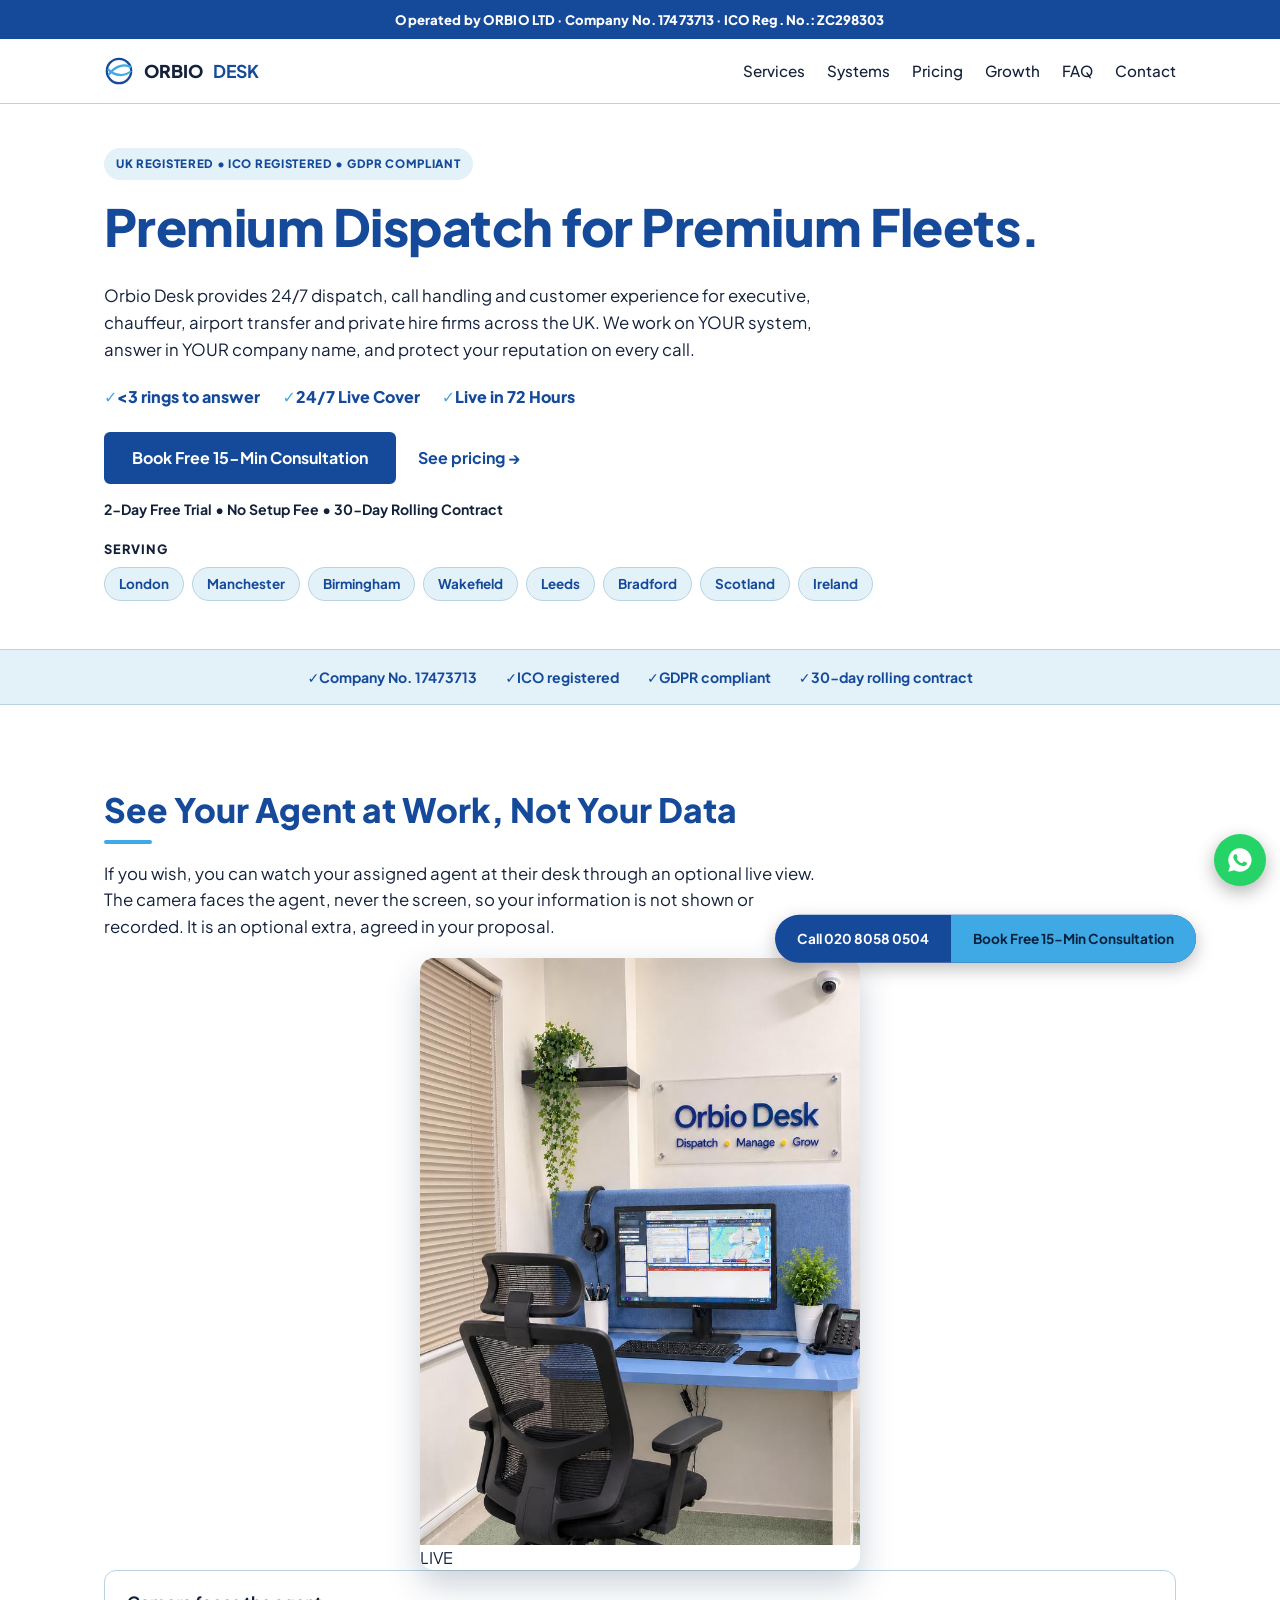
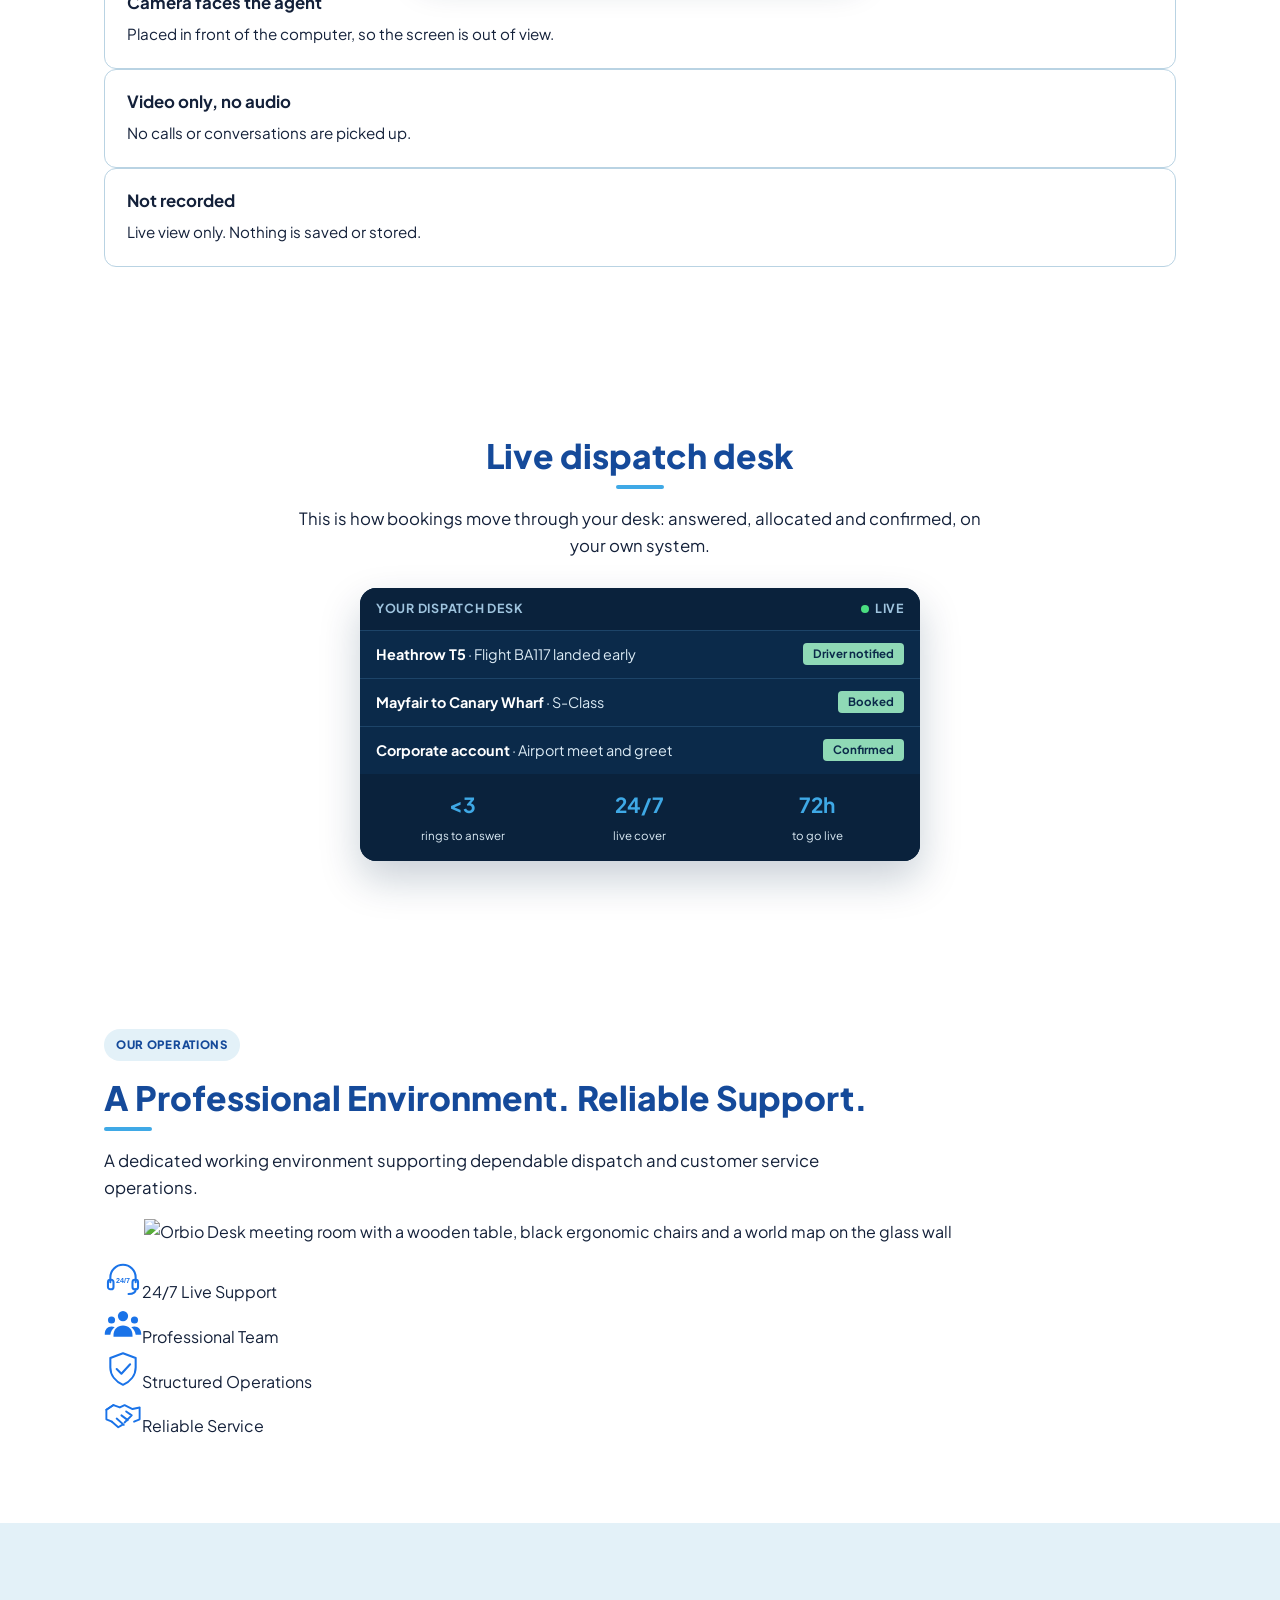
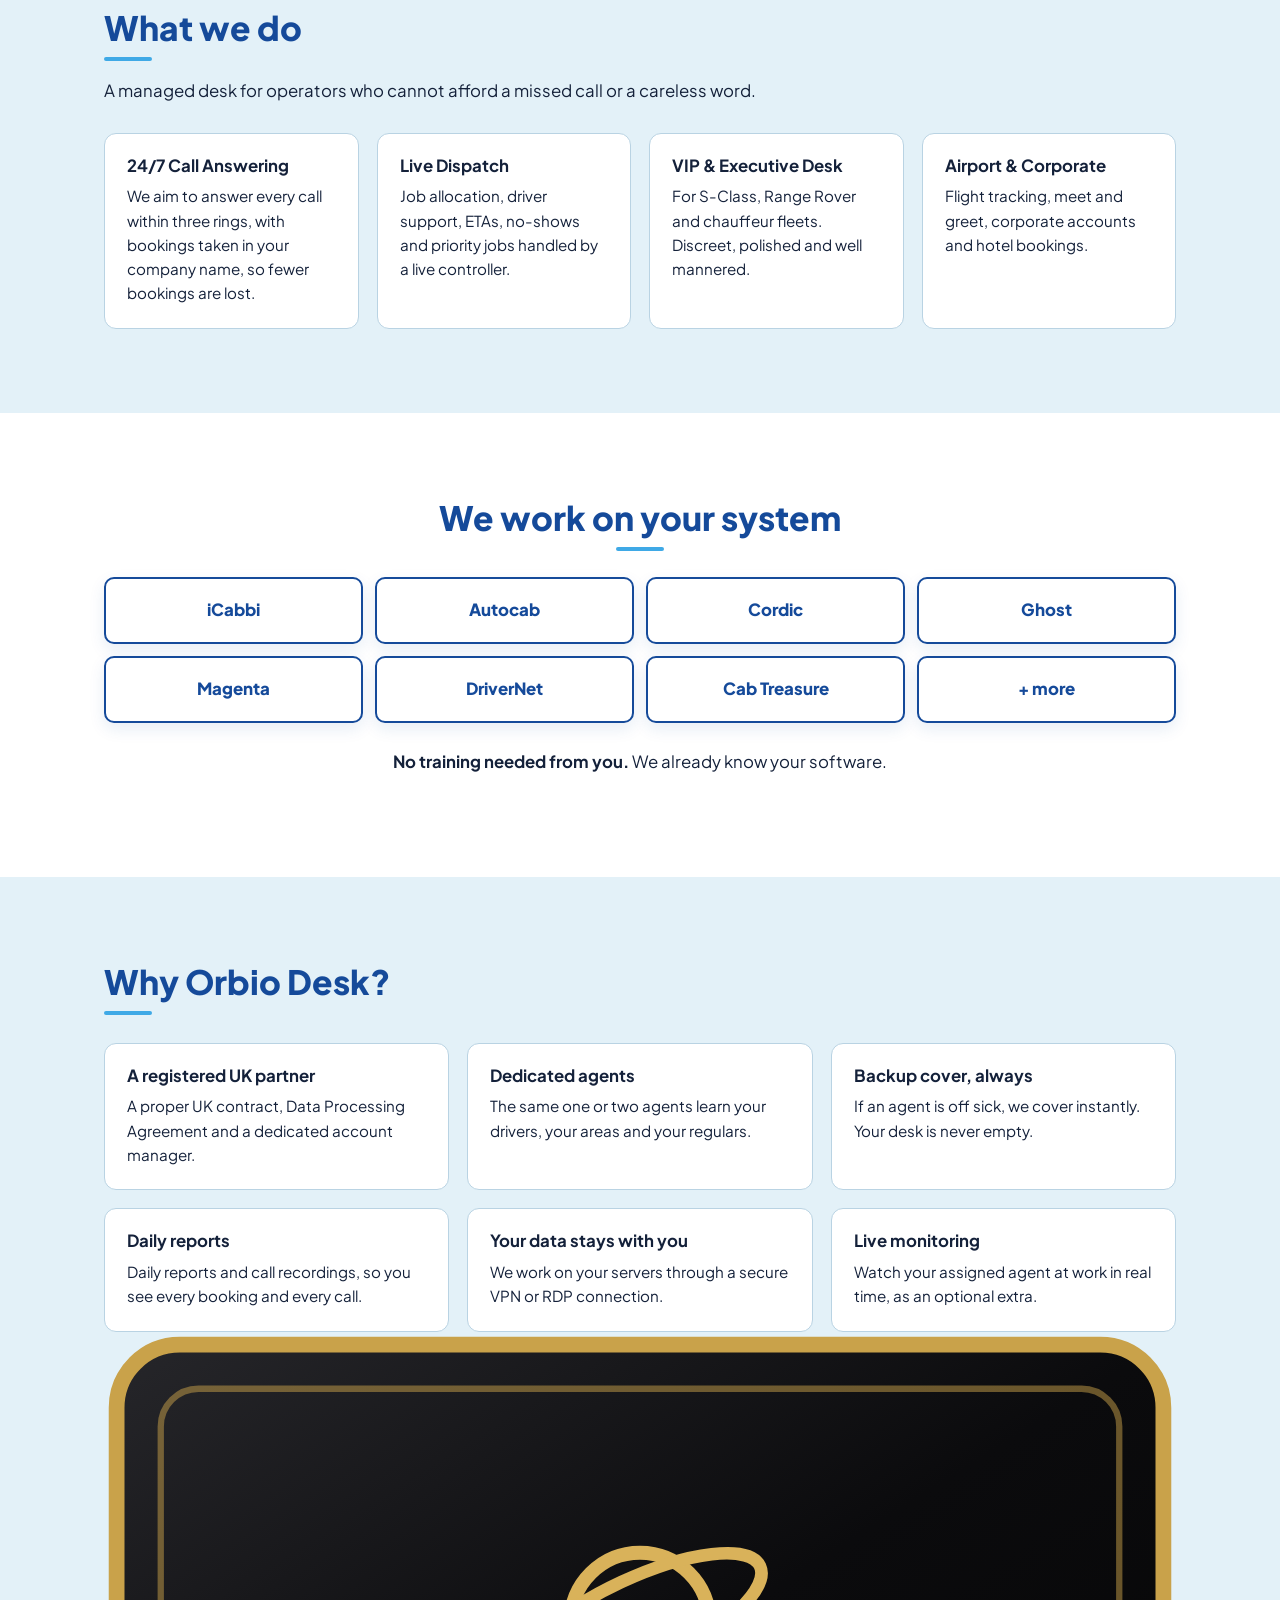
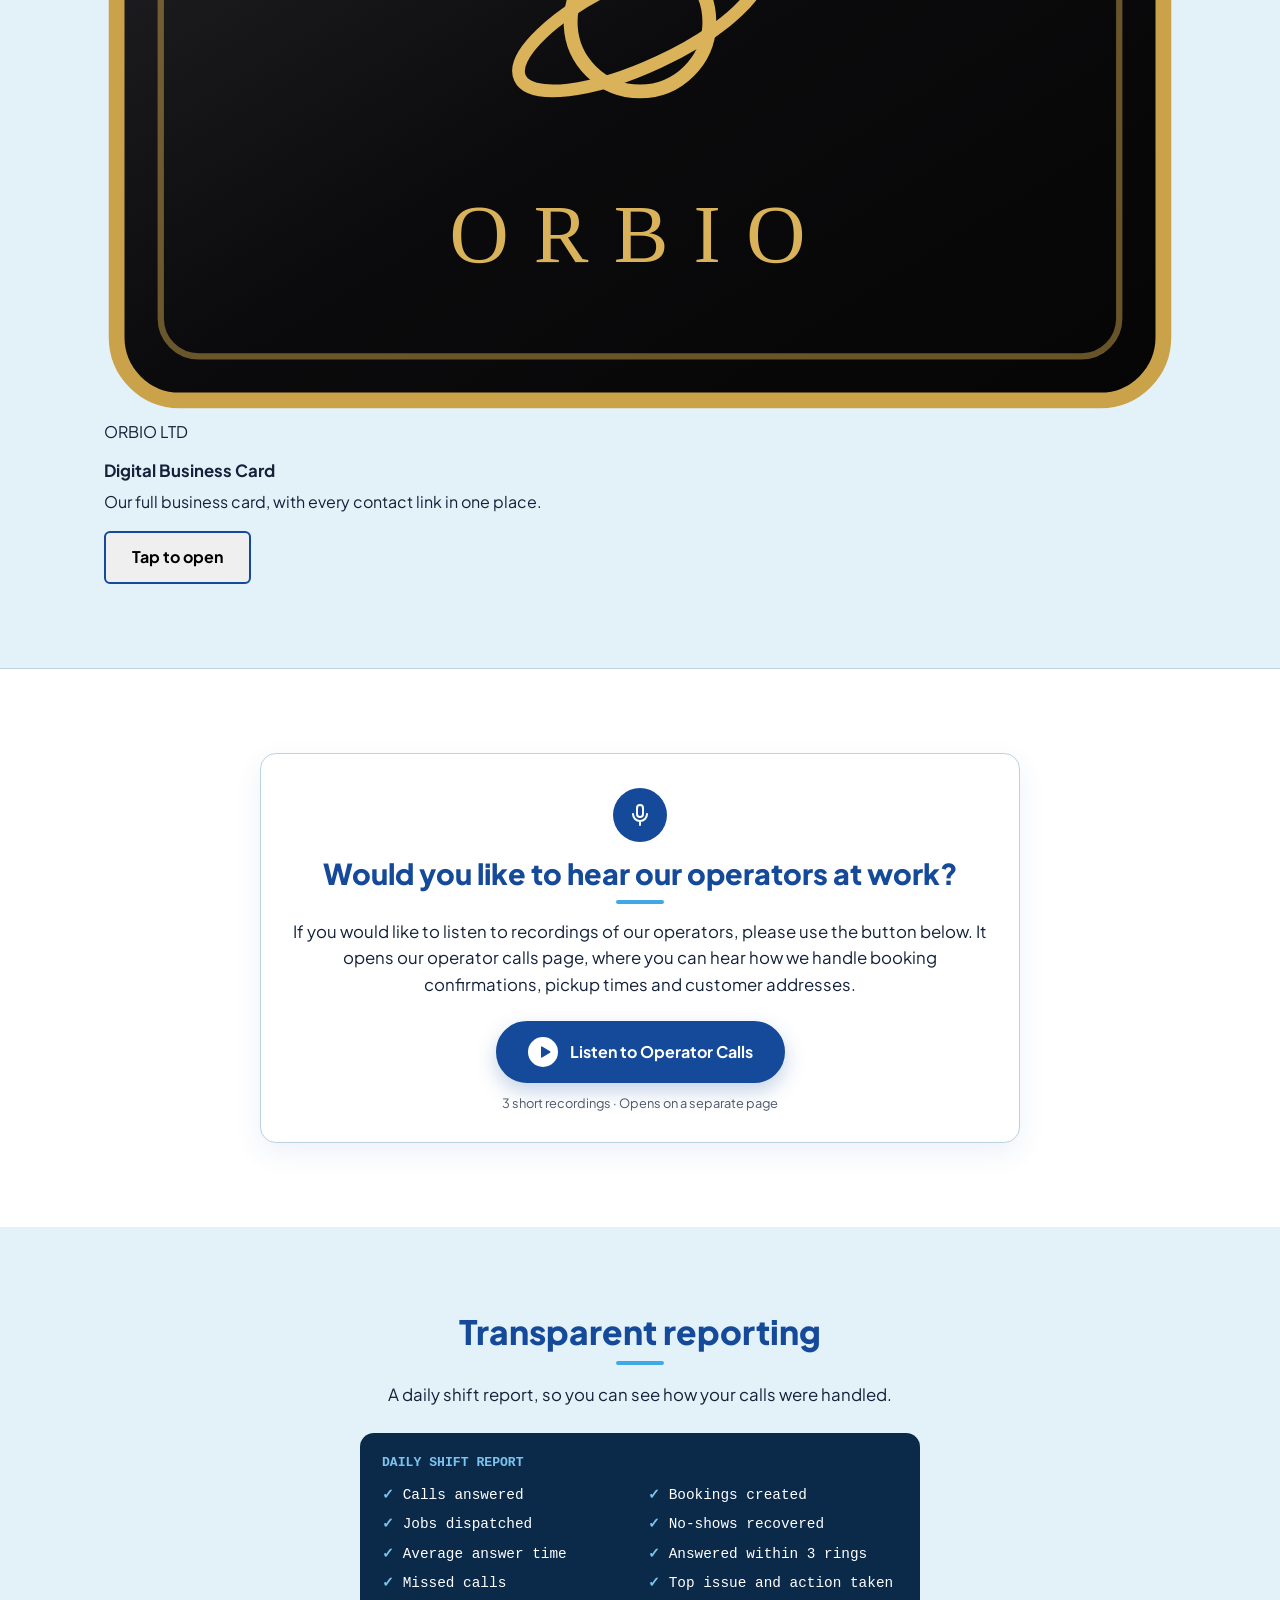
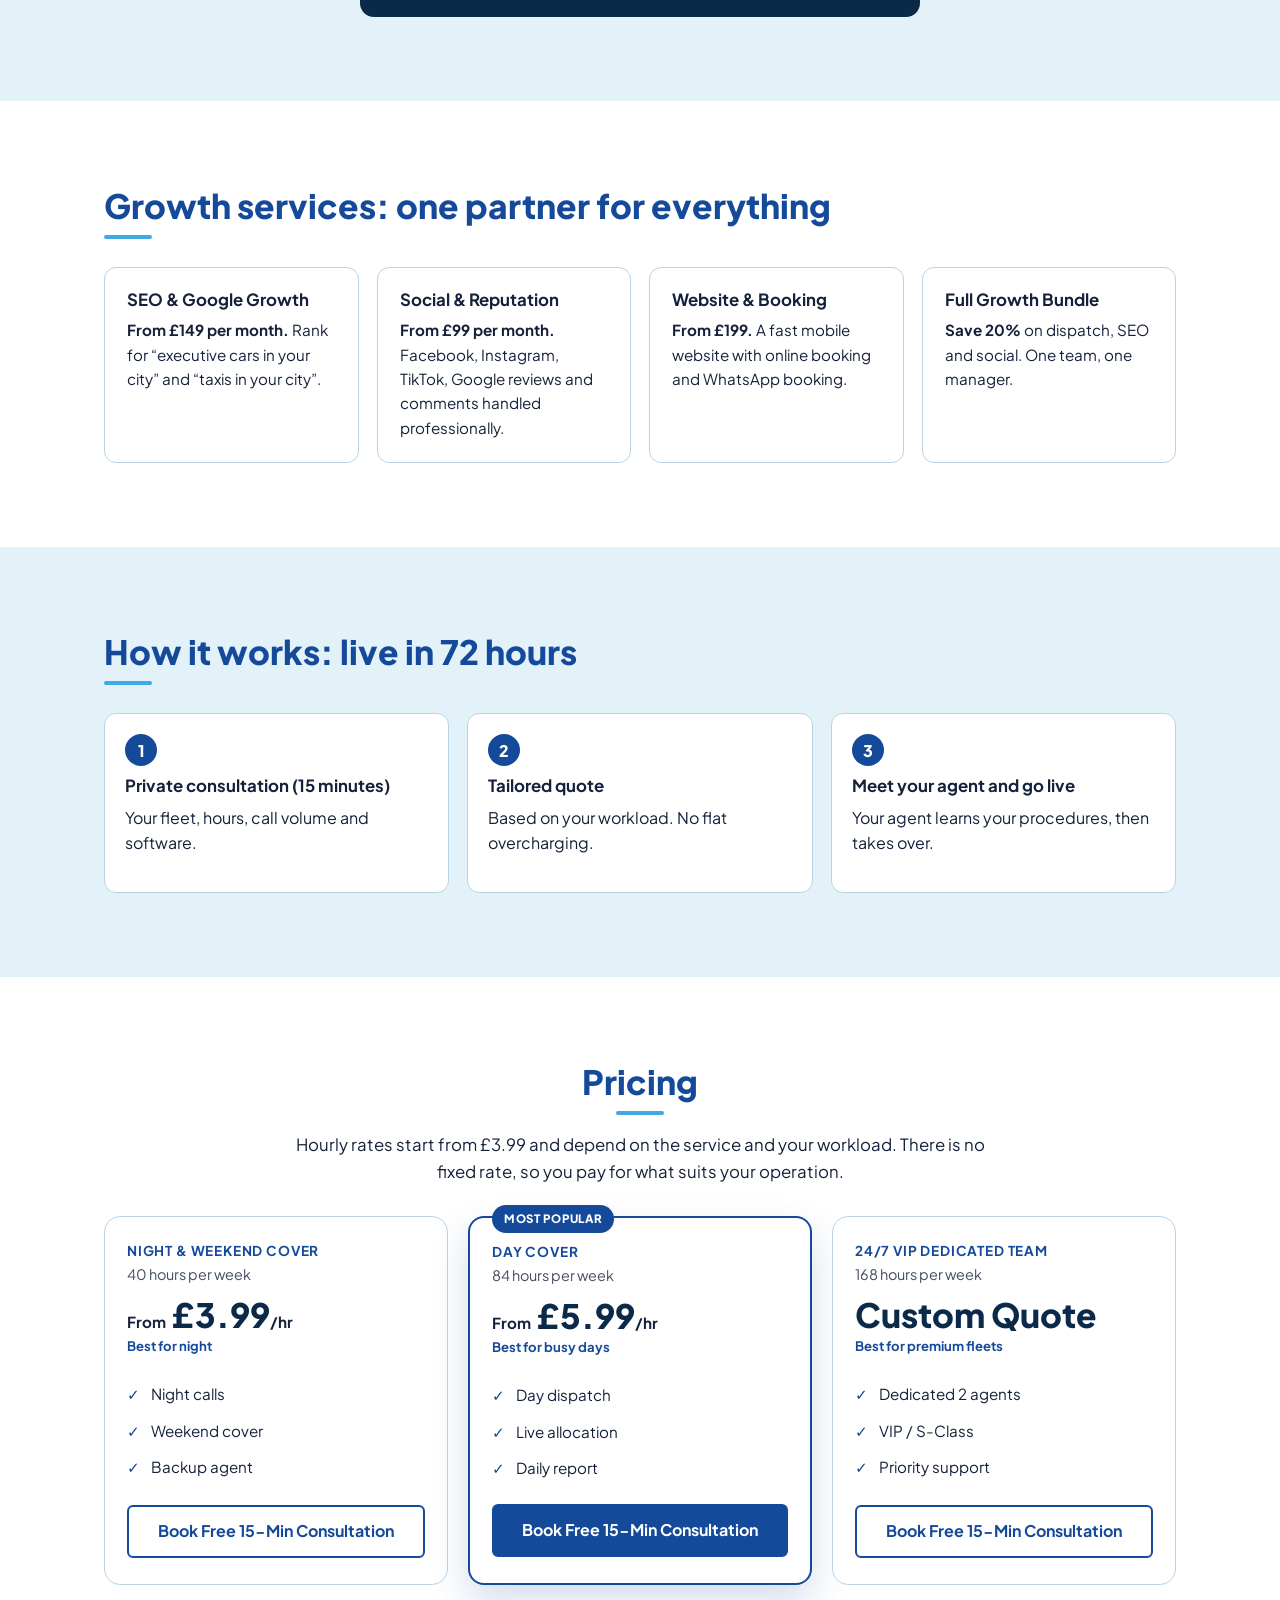
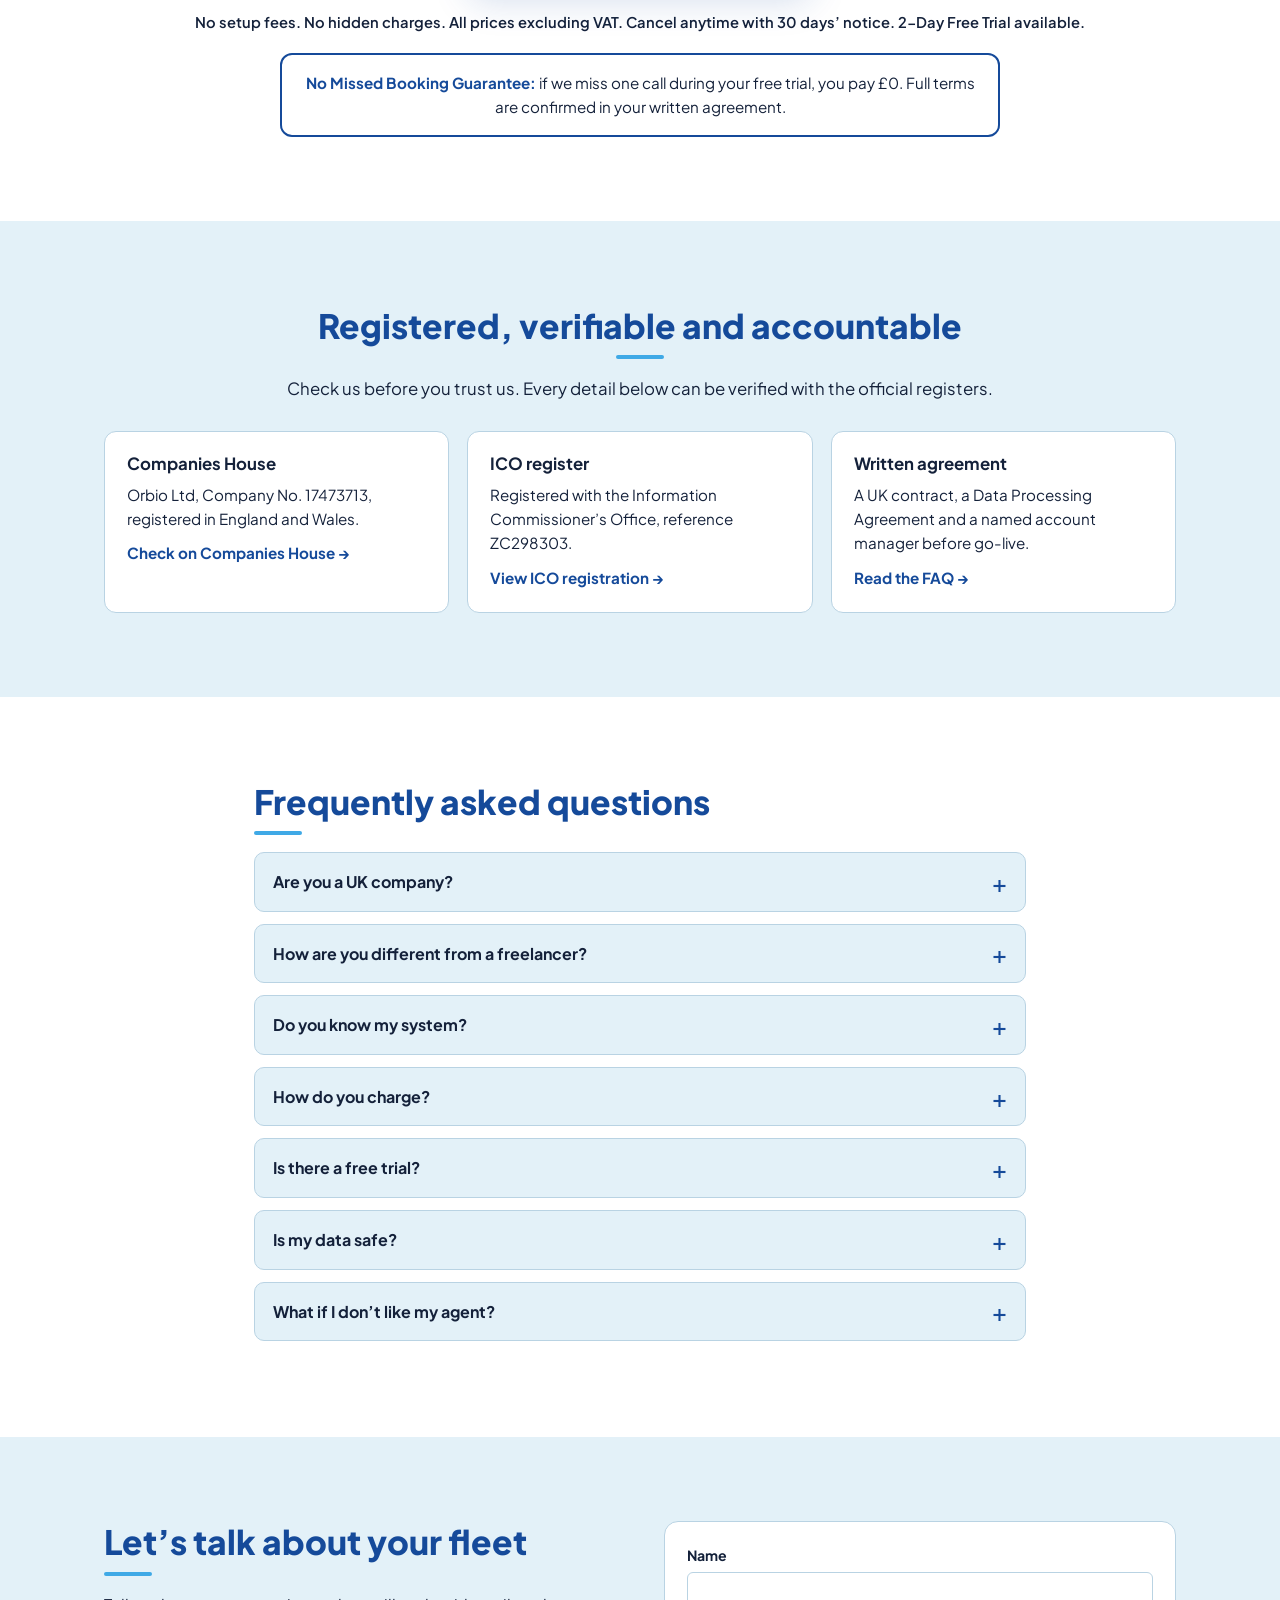
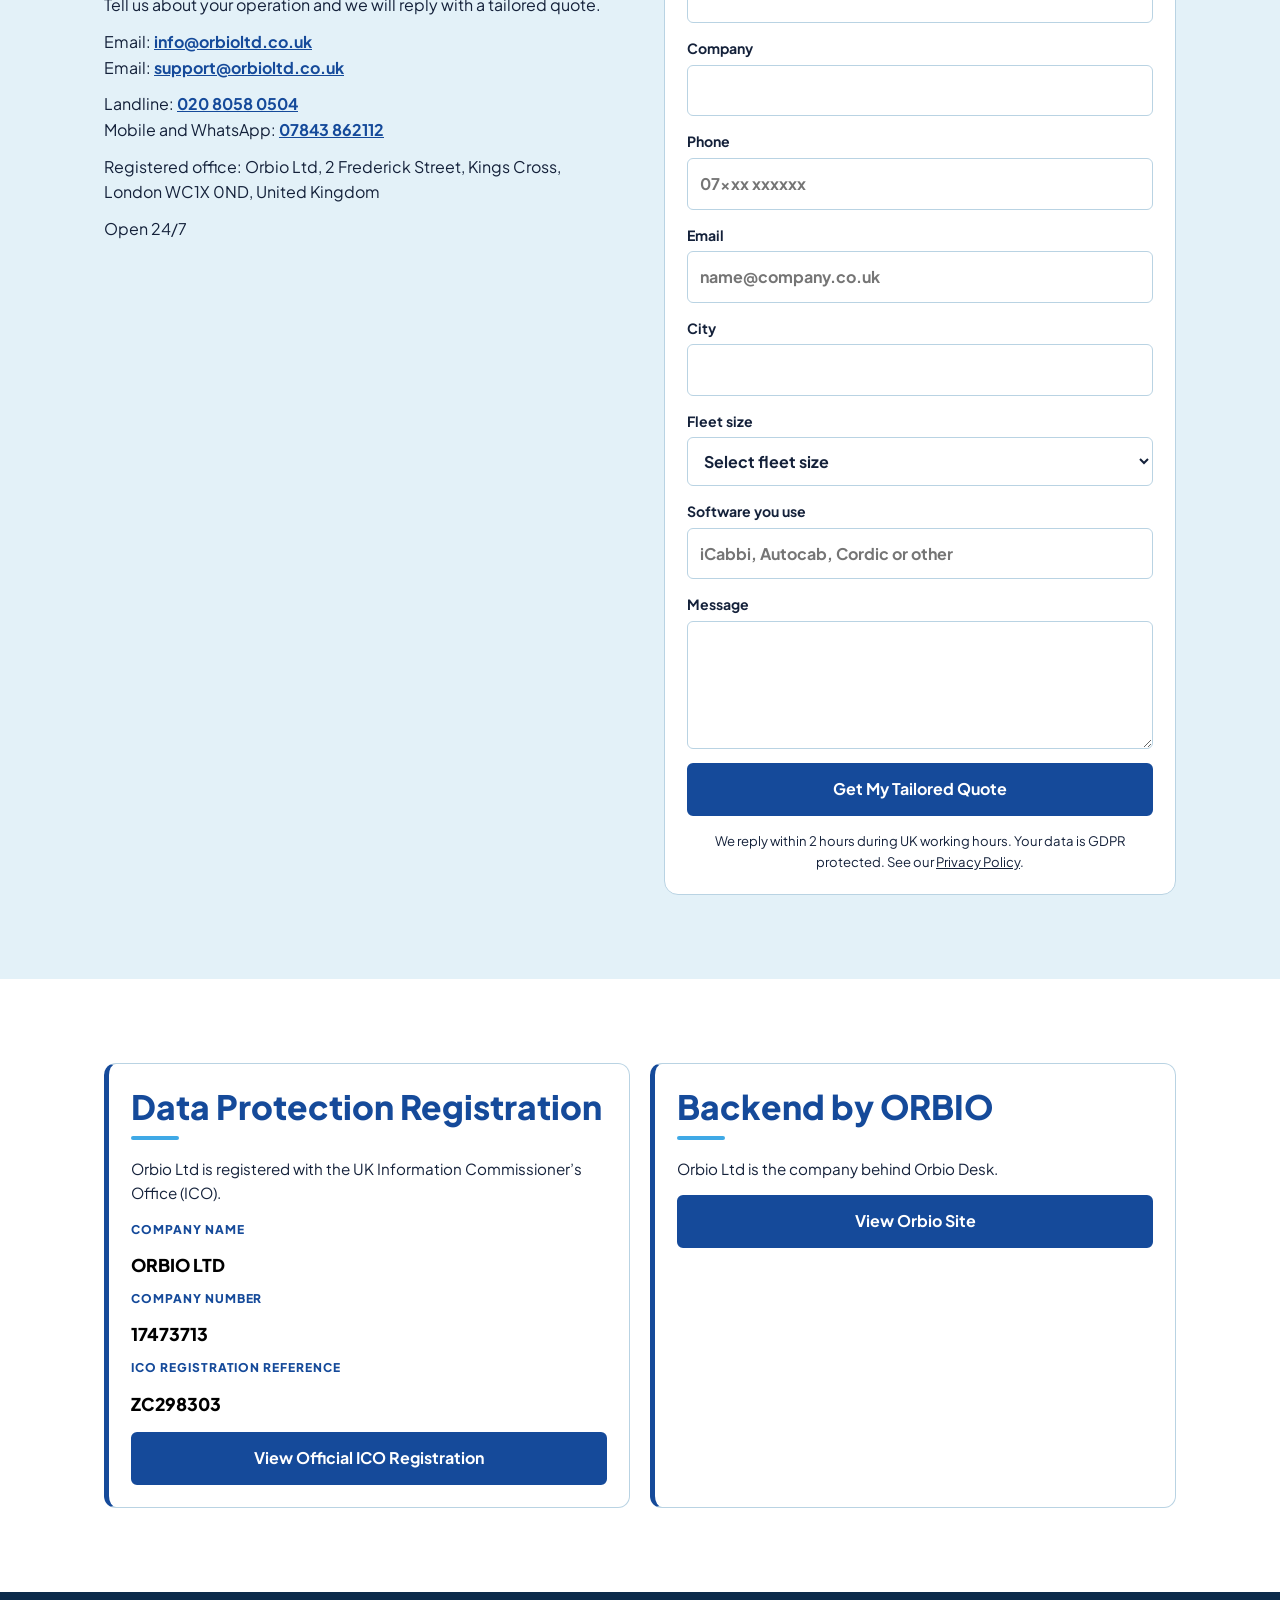
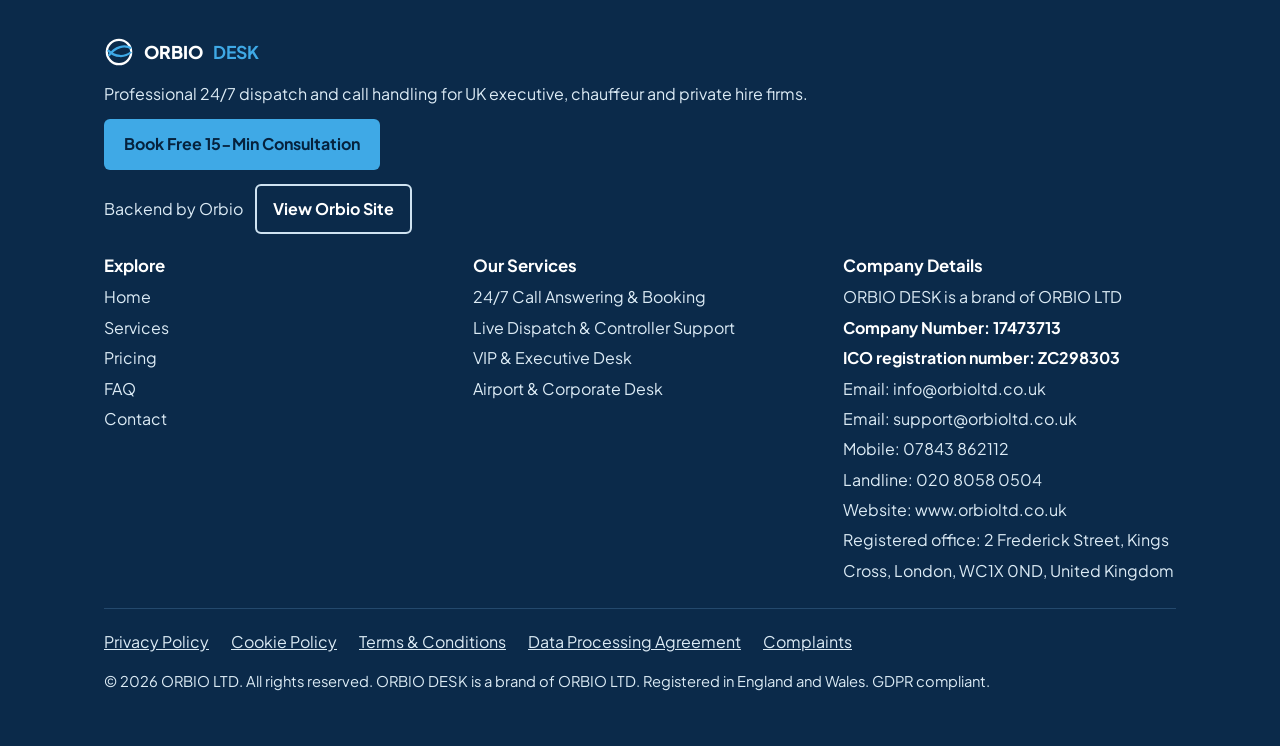
==== commit 4c68ba11: "Add files via upload" ====
--- a/index.html
+++ b/index.html
@@ -13,7 +13,7 @@
 <link rel="preconnect" href="https://fonts.googleapis.com"><link rel="preconnect" href="https://fonts.gstatic.com" crossorigin>
 <link href="https://fonts.googleapis.com/css2?family=Plus+Jakarta+Sans:wght@400;500;700;800&display=swap" rel="stylesheet">
 <link rel="stylesheet" href="assets/css/style.css">
-<script type="application/ld+json">{"@context":"https://schema.org","@type":"ProfessionalService","name":"Orbio Desk","legalName":"Orbio Ltd","url":"https://abdullahrehan849.github.io/orbio-desk/","description":"24/7 dispatch, call handling and customer experience for UK executive, chauffeur, airport transfer and private hire firms.","identifier":"Company No. 17473713","telephone":"+442080580504","email":"info@orbioltd.co.uk","address":{"@type":"PostalAddress","streetAddress":"2 Frederick Street, Kings Cross","addressLocality":"London","postalCode":"WC1X 0ND","addressCountry":"GB"},"areaServed":["London","Manchester","Birmingham","Wakefield","Leeds","Bradford"],"openingHours":"Mo-Su 00:00-23:59"}</script>
+<script type="application/ld+json">{"@context":"https://schema.org","@type":"ProfessionalService","name":"Orbio Desk","legalName":"Orbio Ltd","url":"https://abdullahrehan849.github.io/orbio-desk/","description":"24/7 dispatch, call handling and customer experience for UK executive, chauffeur, airport transfer and private hire firms.","identifier":"Company No. 17473713","telephone":"+442080580504","email":"info@orbioltd.co.uk","address":{"@type":"PostalAddress","streetAddress":"2 Frederick Street, Kings Cross","addressLocality":"London","postalCode":"WC1X 0ND","addressCountry":"GB"},"areaServed":["London","Manchester","Birmingham","Wakefield","Leeds","Bradford","Scotland","Ireland"],"openingHours":"Mo-Su 00:00-23:59"}</script>
 </head>
 <body id="top">
 <div class="top">Operated by ORBIO LTD · Company No. 17473713 · ICO Reg. No.: ZC298303</div>
@@ -26,29 +26,48 @@
 <main>
 <section class="hero w"><div class="wrap">
 <span class="eyebrow">UK REGISTERED • ICO REGISTERED • GDPR COMPLIANT</span>
-<h1>Premium Dispatch for Premium Fleets.</h1>
+<h1>Premium Dispatch for <span class="h1b">Premium Fleets.</span></h1>
 <p class="lead">Orbio Desk provides 24/7 dispatch, call handling and customer experience for executive, chauffeur, airport transfer and private hire firms across the UK. We work on YOUR system, answer in YOUR company name, and protect your reputation on every call.</p>
 <div class="tr"><span>&lt;3 rings to answer</span><span>24/7 Live Cover</span><span>Live in 72 Hours</span></div>
 <div class="cta"><a class="btn p" href="#contact">Book Free 15-Min Consultation</a><a class="tl" href="#pricing">See pricing &rarr;</a></div>
 <p class="micro">2-Day Free Trial • No Setup Fee • 30-Day Rolling Contract</p>
 <p class="sv">SERVING</p>
-<div class="pills"><span>London</span><span>Manchester</span><span>Birmingham</span><span>Wakefield</span><span>Leeds</span><span>Bradford</span></div>
+<div class="pills"><span>London</span><span>Manchester</span><span>Birmingham</span><span>Wakefield</span><span>Leeds</span><span>Bradford</span><span>Scotland</span><span>Ireland</span></div>
 </div></section>
 
 <div class="trust"><div class="wrap"><ul><li>Company No. 17473713</li><li>ICO registered</li><li>GDPR compliant</li><li>30-day rolling contract</li></ul></div></div>
 
+<section class="w mon-s" id="monitoring"><div class="wrap">
+<div class="mgrid">
+<div class="mh"><h2>See Your Agent at Work, Not Your Data</h2>
+<p class="lead">If you wish, you can watch your assigned agent at their desk through an optional live view. The camera faces the agent, never the screen, so your information is not shown or recorded. It is an optional extra, agreed in your proposal.</p></div>
+<figure class="mon"><img src="assets/img/monitoring.jpg" width="720" height="960" loading="lazy" decoding="async" alt="Orbio Desk dispatch workstation with headset, dispatch software screen and desk phone"><span class="lv"><i></i>LIVE</span></figure>
+<div class="mc">
+<div class="card"><h3>Camera faces the agent</h3><p>Placed in front of the computer, so the screen is out of view.</p></div>
+<div class="card"><h3>Video only, no audio</h3><p>No calls or conversations are picked up.</p></div>
+<div class="card"><h3>Not recorded</h3><p>Live view only. Nothing is saved or stored.</p></div>
+</div></div>
+</div></section>
+
 <section class="w c"><div class="wrap">
-<h2>Live dispatch demo</h2>
+<h2>Live dispatch desk</h2>
 <p class="lead">This is how bookings move through your desk: answered, allocated and confirmed, on your own system.</p>
-<div class="desk" role="img" aria-label="Illustrative dispatch dashboard showing airport and executive bookings">
+<div class="desk" role="img" aria-label="Dispatch dashboard showing airport and executive bookings">
 <div class="bar"><span>Your dispatch desk</span><span><i class="dot"></i>Live</span></div>
 <div class="row"><span><b>Heathrow T5</b> · Flight BA117 landed early</span><span class="tag">Driver notified</span></div>
 <div class="row"><span><b>Mayfair to Canary Wharf</b> · S-Class</span><span class="tag">Booked</span></div>
 <div class="row"><span><b>Corporate account</b> · Airport meet and greet</span><span class="tag">Confirmed</span></div>
 <div class="stats"><div><strong>&lt;3</strong><span>rings to answer</span></div><div><strong>24/7</strong><span>live cover</span></div><div><strong>72h</strong><span>to go live</span></div></div>
 </div>
-<p class="cap">Illustrative example of a dispatch desk.</p>
-</div></section>
+</div></section>
+
+<section class="w ops" id="operations"><div class="wrap"><div class="opsg">
+<div class="opst"><span class="eyebrow">OUR OPERATIONS</span>
+<h2>A Professional Environment. <span class="hl">Reliable Support.</span></h2>
+<p class="lead">A dedicated working environment supporting dependable dispatch and customer service operations.</p></div>
+<figure class="opsf"><img src="assets/img/our-operations.jpg" width="1100" height="688" loading="lazy" decoding="async" alt="Orbio Desk meeting room with a wooden table, black ergonomic chairs and a world map on the glass wall"></figure>
+<div class="opsh"><div class="ot"><svg viewBox="0 0 48 48" width="38" height="38" fill="none" stroke="#1a73e8" stroke-width="2.6" stroke-linecap="round" stroke-linejoin="round" aria-hidden="true"><path d="M8 28v-6a16 16 0 0 1 32 0v6"/><rect x="5" y="25" width="7" height="12" rx="3"/><rect x="36" y="25" width="7" height="12" rx="3"/><path d="M40 37c0 4-4 6-9 6"/><text x="24" y="29" text-anchor="middle" font-size="9" font-weight="700" fill="#1a73e8" stroke="none" font-family="Arial,sans-serif">24/7</text></svg><span>24/7 Live Support</span></div><div class="ot"><svg viewBox="0 0 48 48" width="38" height="38" fill="#1a73e8" aria-hidden="true"><circle cx="24" cy="14" r="6.5"/><path d="M12 38c0-7 5-12 12-12s12 5 12 12v2H12z"/><circle cx="9.5" cy="19" r="4.5"/><path d="M1 36c0-5 3.5-9 8.5-9 1.5 0 3 .4 4 1-3 2.3-5 5.5-5.5 9.5H1z"/><circle cx="38.5" cy="19" r="4.5"/><path d="M47 36c0-5-3.5-9-8.5-9-1.5 0-3 .4-4 1 3 2.3 5 5.5 5.5 9.5H47z"/></svg><span>Professional Team</span></div><div class="ot"><svg viewBox="0 0 48 48" width="38" height="38" fill="none" stroke="#1a73e8" stroke-width="2.6" stroke-linecap="round" stroke-linejoin="round" aria-hidden="true"><path d="M24 4l16 6v12c0 10-7 18-16 22C15 40 8 32 8 22V10z"/><path d="M16 24l6 6 11-12"/></svg><span>Structured Operations</span></div><div class="ot"><svg viewBox="0 0 48 48" width="38" height="38" fill="none" stroke="#1a73e8" stroke-width="2.4" stroke-linecap="round" stroke-linejoin="round" aria-hidden="true"><path d="M3 20l9-6 8 3 6-3 10 5 9-2"/><path d="M12 14L3 20v12l7 3"/><path d="M45 18v14l-7 3"/><path d="M10 35l8 7 5-3M16 31l9 8M22 27l8 6M28 22l7 5-9 9"/></svg><span>Reliable Service</span></div></div>
+</div></div></section>
 
 <section id="services"><div class="wrap">
 <h2>What we do</h2>
@@ -75,30 +94,26 @@
 <div class="card"><h3>Daily reports</h3><p>Daily reports and call recordings, so you see every booking and every call.</p></div>
 <div class="card"><h3>Your data stays with you</h3><p>We work on your servers through a secure VPN or RDP connection.</p></div>
 <div class="card"><h3>Live monitoring</h3><p>Watch your assigned agent at work in real time, as an optional extra.</p></div>
-</div></div></section>
-
-<section class="w" id="monitoring"><div class="wrap two">
-<div>
-<h2>Live monitoring</h2>
-<p class="lead">Watch your assigned agent work in real time. Live monitoring is an optional extra for contracted clients, charged separately. You see every booking as it happens.</p>
-<a class="btn p" href="#contact">Book Free 15-Min Consultation</a>
-</div>
-<figure class="mon" style="margin:0 auto"><img src="assets/img/monitoring.jpg" width="720" height="960" loading="lazy" decoding="async" alt="Orbio Desk dispatch workstation with headset, dispatch software screen and desk phone"><figcaption>Orbio Desk dispatch workstation<small>Live monitoring available</small></figcaption></figure>
+</div>
+<div class="bcpromo"><div class="bci"><svg viewBox="0 0 170 108" role="img" aria-hidden="true"><defs><linearGradient id="bcg" x1="0" y1="0" x2="1" y2="1"><stop offset="0" stop-color="#26262a"/><stop offset=".5" stop-color="#0b0b0d"/><stop offset="1" stop-color="#050505"/></linearGradient></defs><rect x="2" y="2" width="166" height="104" rx="10" fill="url(#bcg)" stroke="#c9a24a" stroke-width="2.5"/><rect x="9" y="9" width="152" height="90" rx="6" fill="none" stroke="#c9a24a" stroke-opacity=".5"/><circle cx="85" cy="46" r="11" fill="none" stroke="#d9b25a" stroke-width="2.2"/><ellipse cx="85" cy="46" rx="21" ry="7" transform="rotate(-25 85 46)" fill="none" stroke="#d9b25a" stroke-width="2"/><text x="85" y="84" text-anchor="middle" font-family="Georgia,serif" font-size="13" letter-spacing="4" fill="#d9b25a">ORBIO</text></svg></div><p class="bck">ORBIO LTD</p><h3>Digital Business Card</h3><p>Our full business card, with every contact link in one place.</p><button class="btn" type="button" data-bc="1" aria-label="Open the Orbio Ltd digital business card">Tap to open</button></div>
 </div></section>
 
 <section class="w aud c" id="audio"><div class="wrap">
 <div class="teaser"><span class="ai" aria-hidden="true"><svg viewBox="0 0 24 24" width="24" height="24" fill="none" stroke="currentColor" stroke-width="2" stroke-linecap="round" stroke-linejoin="round" aria-hidden="true"><rect x="9" y="2" width="6" height="12" rx="3"/><path d="M5 11a7 7 0 0 0 14 0M12 18v4"/></svg></span>
 <h2>Would you like to hear our operators at work?</h2>
-<p class="lead">If you would like to listen to sample recordings of our operators, please use the button below. It opens our sample calls page, where you can hear how we handle booking confirmations, pickup times and customer addresses.</p>
-<a class="btn listen" href="operator-samples.html" id="listenbtn"><span class="pl"><svg viewBox="0 0 24 24" width="18" height="18" fill="currentColor" aria-hidden="true"><path d="M8 5.5v13a1 1 0 0 0 1.5.9l10.5-6.5a1 1 0 0 0 0-1.8L9.5 4.6A1 1 0 0 0 8 5.5z"/></svg></span>Listen to Sample Calls</a>
+<p class="lead">If you would like to listen to recordings of our operators, please use the button below. It opens our operator calls page, where you can hear how we handle booking confirmations, pickup times and customer addresses.</p>
+<a class="btn listen" href="operator-samples.html" id="listenbtn"><span class="pl"><svg viewBox="0 0 24 24" width="18" height="18" fill="currentColor" aria-hidden="true"><path d="M8 5.5v13a1 1 0 0 0 1.5.9l10.5-6.5a1 1 0 0 0 0-1.8L9.5 4.6A1 1 0 0 0 8 5.5z"/></svg></span>Listen to Operator Calls</a>
 <p class="cap">3 short recordings · Opens on a separate page</p></div>
 </div></section>
 
 <section class="c"><div class="wrap">
 <h2>Transparent reporting</h2>
 <p class="lead">A daily shift report, so you can see how your calls were handled.</p>
-<div class="report" id="rep" style="margin-top:24px"></div>
-<p class="cap">Example of our daily report format. Figures shown are illustrative and are not live client data.</p>
+<div class="report" style="margin-top:24px"><h3>Daily shift report</h3>
+<div class="g"><div><b>&#10003;</b> Calls answered</div><div><b>&#10003;</b> Bookings created</div></div>
+<div class="g"><div><b>&#10003;</b> Jobs dispatched</div><div><b>&#10003;</b> No-shows recovered</div></div>
+<div class="g"><div><b>&#10003;</b> Average answer time</div><div><b>&#10003;</b> Answered within 3 rings</div></div>
+<div class="g"><div><b>&#10003;</b> Missed calls</div><div><b>&#10003;</b> Top issue and action taken</div></div></div>
 </div></section>
 
 <section id="growth" class="w"><div class="wrap">
@@ -121,11 +136,11 @@
 <section id="pricing" class="w"><div class="wrap">
 <div class="c"><h2>Pricing</h2><p class="lead">Hourly rates start from £3.99 and depend on the service and your workload. There is no fixed rate, so you pay for what suits your operation.</p></div>
 <div class="plans">
-<div class="plan"><h3>NIGHT &amp; WEEKEND COVER</h3><div class="hrs">40 hours per week</div><div class="pr"><small>From</small> £3.99<small>/hr</small></div><div class="best">Best for night</div><span class="free">2-Day Free Trial</span>
+<div class="plan"><h3>NIGHT &amp; WEEKEND COVER</h3><div class="hrs">40 hours per week</div><div class="pr"><small>From</small> £3.99<small>/hr</small></div><div class="best">Best for night</div>
 <ul><li>Night calls</li><li>Weekend cover</li><li>Backup agent</li></ul><a class="btn o blk" href="#contact">Book Free 15-Min Consultation</a></div>
-<div class="plan pop"><span class="badge">MOST POPULAR</span><h3>DAY COVER</h3><div class="hrs">84 hours per week</div><div class="pr"><small>From</small> £5.99<small>/hr</small></div><div class="best">Best for busy days</div><span class="free">2-Day Free Trial</span>
+<div class="plan pop"><span class="badge">MOST POPULAR</span><h3>DAY COVER</h3><div class="hrs">84 hours per week</div><div class="pr"><small>From</small> £5.99<small>/hr</small></div><div class="best">Best for busy days</div>
 <ul><li>Day dispatch</li><li>Live allocation</li><li>Daily report</li></ul><a class="btn p blk" href="#contact">Book Free 15-Min Consultation</a></div>
-<div class="plan"><h3>24/7 VIP DEDICATED TEAM</h3><div class="hrs">168 hours per week</div><div class="pr">Custom Quote</div><div class="best">Best for premium fleets</div><span class="free">2-Day Free Trial</span>
+<div class="plan"><h3>24/7 VIP DEDICATED TEAM</h3><div class="hrs">168 hours per week</div><div class="pr">Custom Quote</div><div class="best">Best for premium fleets</div>
 <ul><li>Dedicated 2 agents</li><li>VIP / S-Class</li><li>Priority support</li></ul><a class="btn o blk" href="#contact">Book Free 15-Min Consultation</a></div>
 </div>
 <p class="pnote">No setup fees. No hidden charges. All prices excluding VAT. Cancel anytime with 30 days’ notice. 2-Day Free Trial available.</p>
@@ -173,7 +188,7 @@
 <label>Email<input name="email" type="email" required autocomplete="email" placeholder="name@company.co.uk"></label>
 <label>City<input name="City" required autocomplete="address-level2"></label>
 <label>Fleet size<select name="Fleet size" required><option value="">Select fleet size</option><option>1-10 vehicles</option><option>11-25 vehicles</option><option>26-50 vehicles</option><option>50+ vehicles</option></select></label>
-<label>Software you use<input name="Software" placeholder="For example iCabbi or Autocab"></label>
+<label>Software you use<input name="Software" placeholder="iCabbi, Autocab, Cordic or other"></label>
 <label>Message<textarea name="Message" rows="4"></textarea></label>
 <button class="btn p blk" type="submit" id="enqbtn">Get My Tailored Quote</button>
 <p class="fnote">We reply within 2 hours during UK working hours. Your data is GDPR protected. See our <a href="privacy.html" data-lg="privacy">Privacy Policy</a>.</p>
@@ -204,6 +219,7 @@
 <a class="wa" href="https://wa.me/447843862112?text=Hi%20Orbio%20Desk%2C%20I%20run%20a%20fleet%20and%20would%20like%20a%20tailored%20quote%20for%20night%20cover." target="_blank" rel="noopener" aria-label="Chat on WhatsApp"><svg viewBox="0 0 24 24" fill="currentColor" aria-hidden="true"><path d="M12 2a10 10 0 0 0-8.6 15.1L2 22l5-1.3A10 10 0 1 0 12 2zm5.2 14.1c-.2.6-1.3 1.2-1.8 1.2-.5.1-1 .2-3.3-.7-2.8-1.2-4.6-4-4.7-4.2-.1-.2-1.1-1.5-1.1-2.8s.7-2 1-2.3c.2-.3.5-.3.7-.3h.5c.2 0 .4 0 .6.5l.8 1.9c.1.2.1.3 0 .5l-.4.6c-.2.2-.3.3-.1.6.2.3.8 1.3 1.7 2.1 1.1 1 2.1 1.3 2.4 1.4.3.1.5.1.6-.1l.9-1.1c.2-.3.4-.2.6-.1l1.8.9c.3.1.4.2.5.3.1.2.1.8-.1 1.5z"/></svg></a>
 <div class="stick" id="stick"><a href="tel:+442080580504">Call 020 8058 0504</a><a href="#contact"><span class="s">Book Free Consultation</span><span class="l">Book Free 15-Min Consultation</span></a></div>
 <div class="xo" id="xo" role="dialog" aria-modal="true" aria-labelledby="xot"><div><button class="x" type="button" aria-label="Close">&times;</button><h2 id="xot">Get a free night cover audit</h2><p>See how many bookings you may have lost last month, and how night cover could help.</p><a class="btn p" href="#contact" id="xoc">Book Free 15-Min Consultation</a></div></div>
+<div class="bcm" id="bcm" role="dialog" aria-modal="true" aria-label="Orbio Ltd business card" hidden><div class="bcp"><div class="bct"><a id="bcfull" href="assets/card/index.html" target="_blank" rel="noopener">Open full screen</a><button class="bcx" type="button" aria-label="Close">&times;</button></div><iframe id="bcf" title="Orbio Ltd digital business card" data-src="assets/card/index.html"></iframe></div></div>
 <div class="lgm" id="lgm" role="dialog" aria-modal="true" aria-label="Legal information" hidden><div class="lgb"><button class="lgx" type="button" aria-label="Close">&times;</button><div id="lgc"></div><p class="lgf"><button class="btn p" type="button" id="lgdone">Close</button><a id="lgfull" href="privacy.html">Open as full page</a></p></div></div>
 <template id="lg-privacy"><div class="doc"><h1>Privacy Policy</h1><p class="meta">Last updated: 25 November 2026</p>
 <h2>Who we are</h2><p>Orbio Desk is a brand of Orbio Ltd, registered in England and Wales (Company No. 17473713) and registered with the Information Commissioner’s Office (ICO) under reference ZC298303. Orbio Ltd is the data controller for the personal data collected through this website.</p><p>Orbio Ltd, 2 Frederick Street, Kings Cross, London WC1X 0ND<br>Email: <a href="mailto:info@orbioltd.co.uk">info@orbioltd.co.uk</a> · Support: <a href="mailto:support@orbioltd.co.uk">support@orbioltd.co.uk</a><br>Landline: 020 8058 0504 · Mobile: 07843 862112</p>
@@ -222,7 +238,7 @@
 <h2>About these terms</h2><p>These terms cover your use of this website. Orbio Desk is a brand of Orbio Ltd (Company No. 17473713), registered in England and Wales. Our dispatch and call handling services are provided under a separate written agreement.</p>
 <h2>Using the website</h2><p>The website is for general information about our services. Please use it lawfully and do not try to interfere with its operation or security.</p>
 <h2>Prices and proposals</h2><p>Prices shown on this website are guides and exclude VAT. The final price depends on the service you need and your workload, and is confirmed in your written proposal. A proposal request does not create a contract.</p>
-<h2>Our services</h2><p>Service terms, including the contract period, notice, any free trial and any extra charges (for example live monitoring), are set out in your written agreement with Orbio Ltd. Our standard arrangement is a rolling contract that can be ended with 30 days’ notice.</p>
+<h2>Our services</h2><p>Service terms, including the contract period, notice, any free trial and any extra charges (such as live monitoring), are set out in your written agreement with Orbio Ltd. Our standard arrangement is a rolling contract that can be ended with 30 days’ notice.</p>
 <h2>Our liability</h2><p>We take care to keep this website accurate but provide it without guarantees. Nothing in these terms limits liability that cannot be limited by law.</p>
 <h2>Governing law</h2><p>These terms are governed by the laws of England and Wales, and the courts of England and Wales have jurisdiction.</p>
 <h2>Contact</h2><p>Orbio Ltd, 2 Frederick Street, Kings Cross, London WC1X 0ND<br>Email: <a href="mailto:info@orbioltd.co.uk">info@orbioltd.co.uk</a> · Support: <a href="mailto:support@orbioltd.co.uk">support@orbioltd.co.uk</a><br>Landline: 020 8058 0504 · Mobile: 07843 862112</p></div></template>
